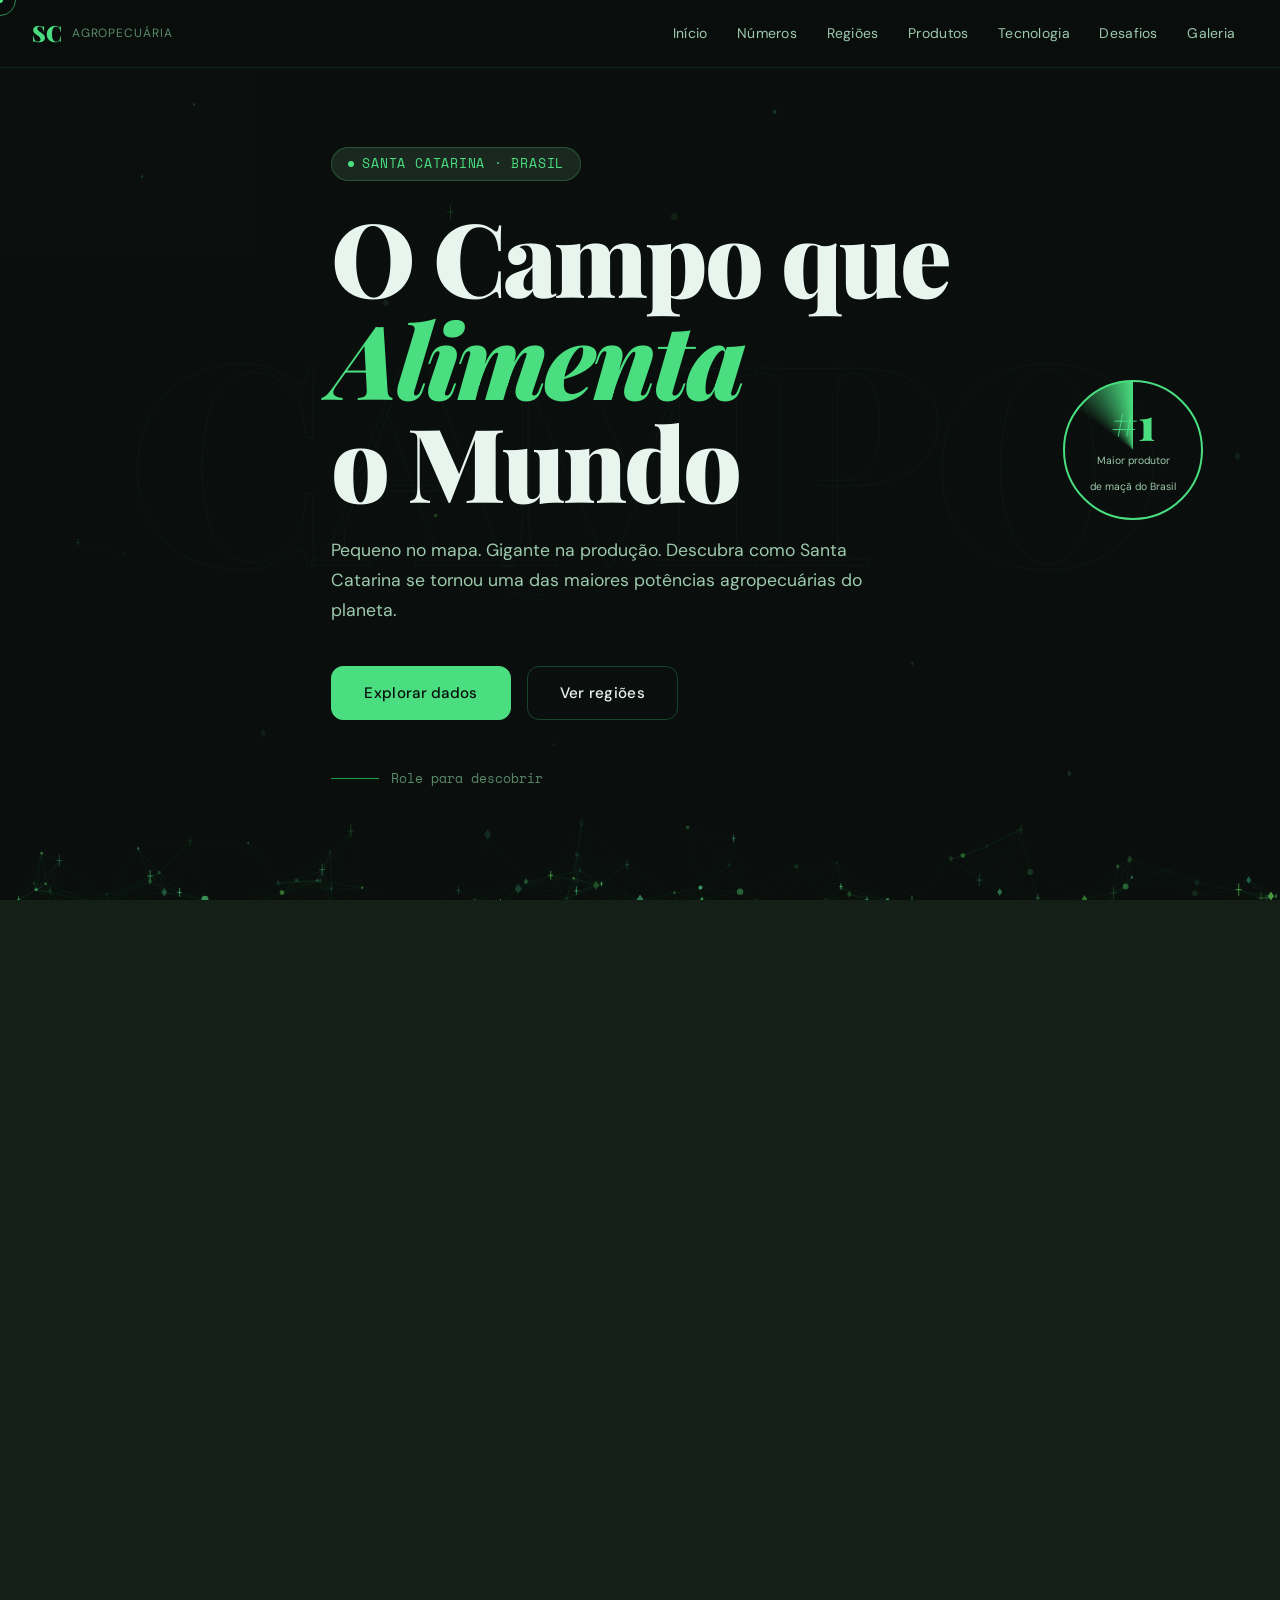
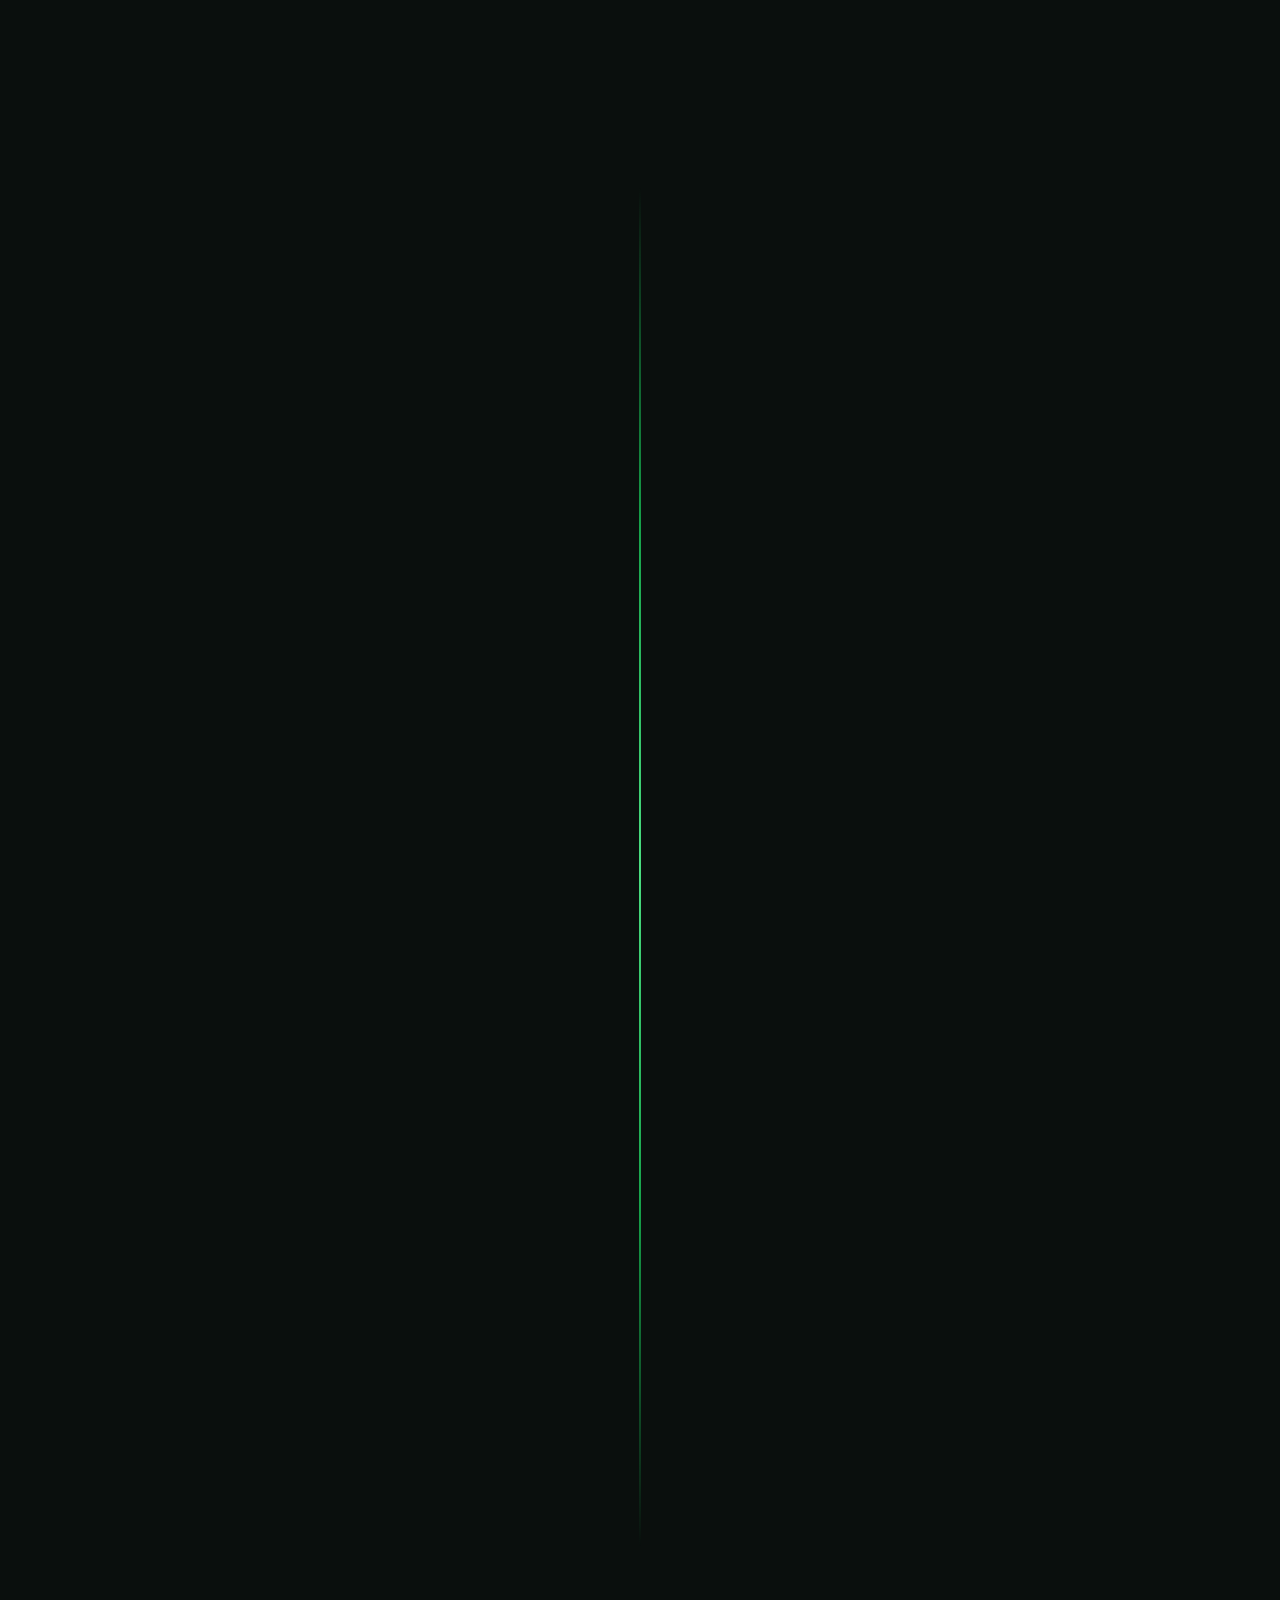
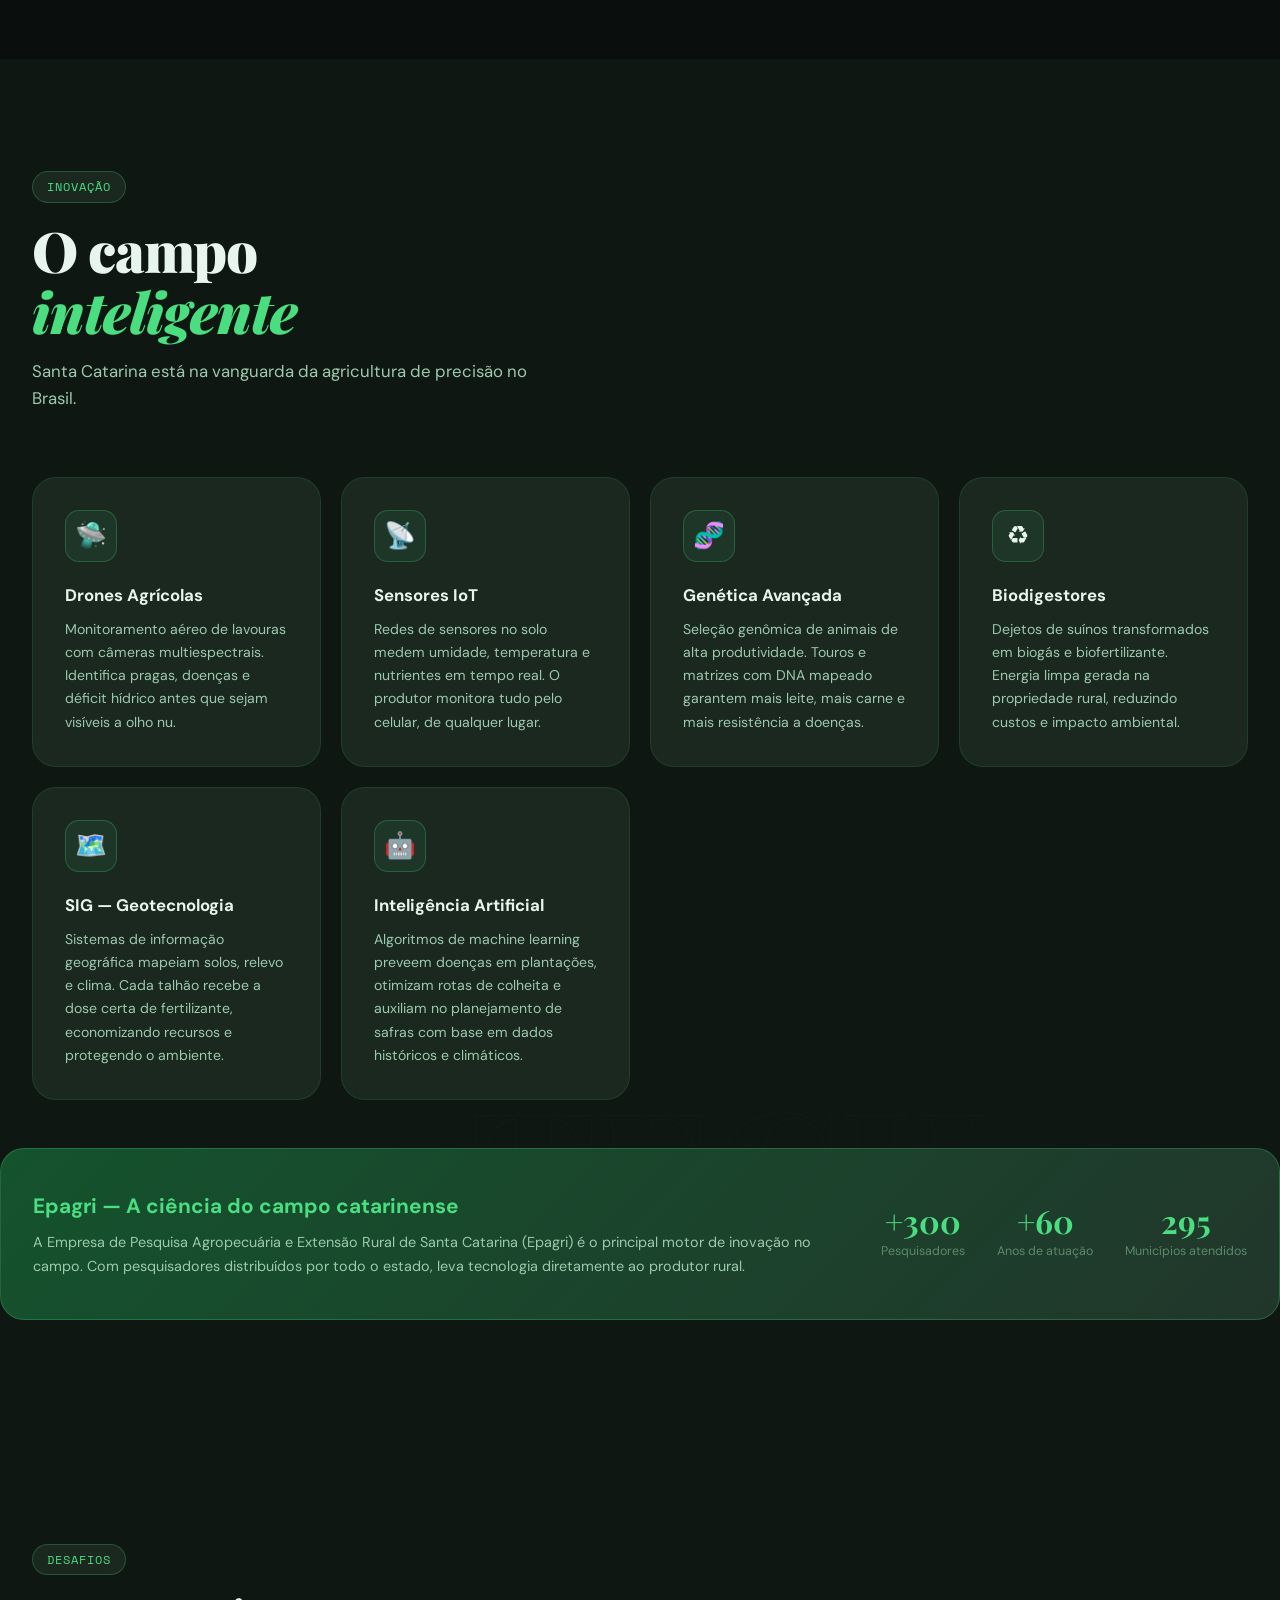
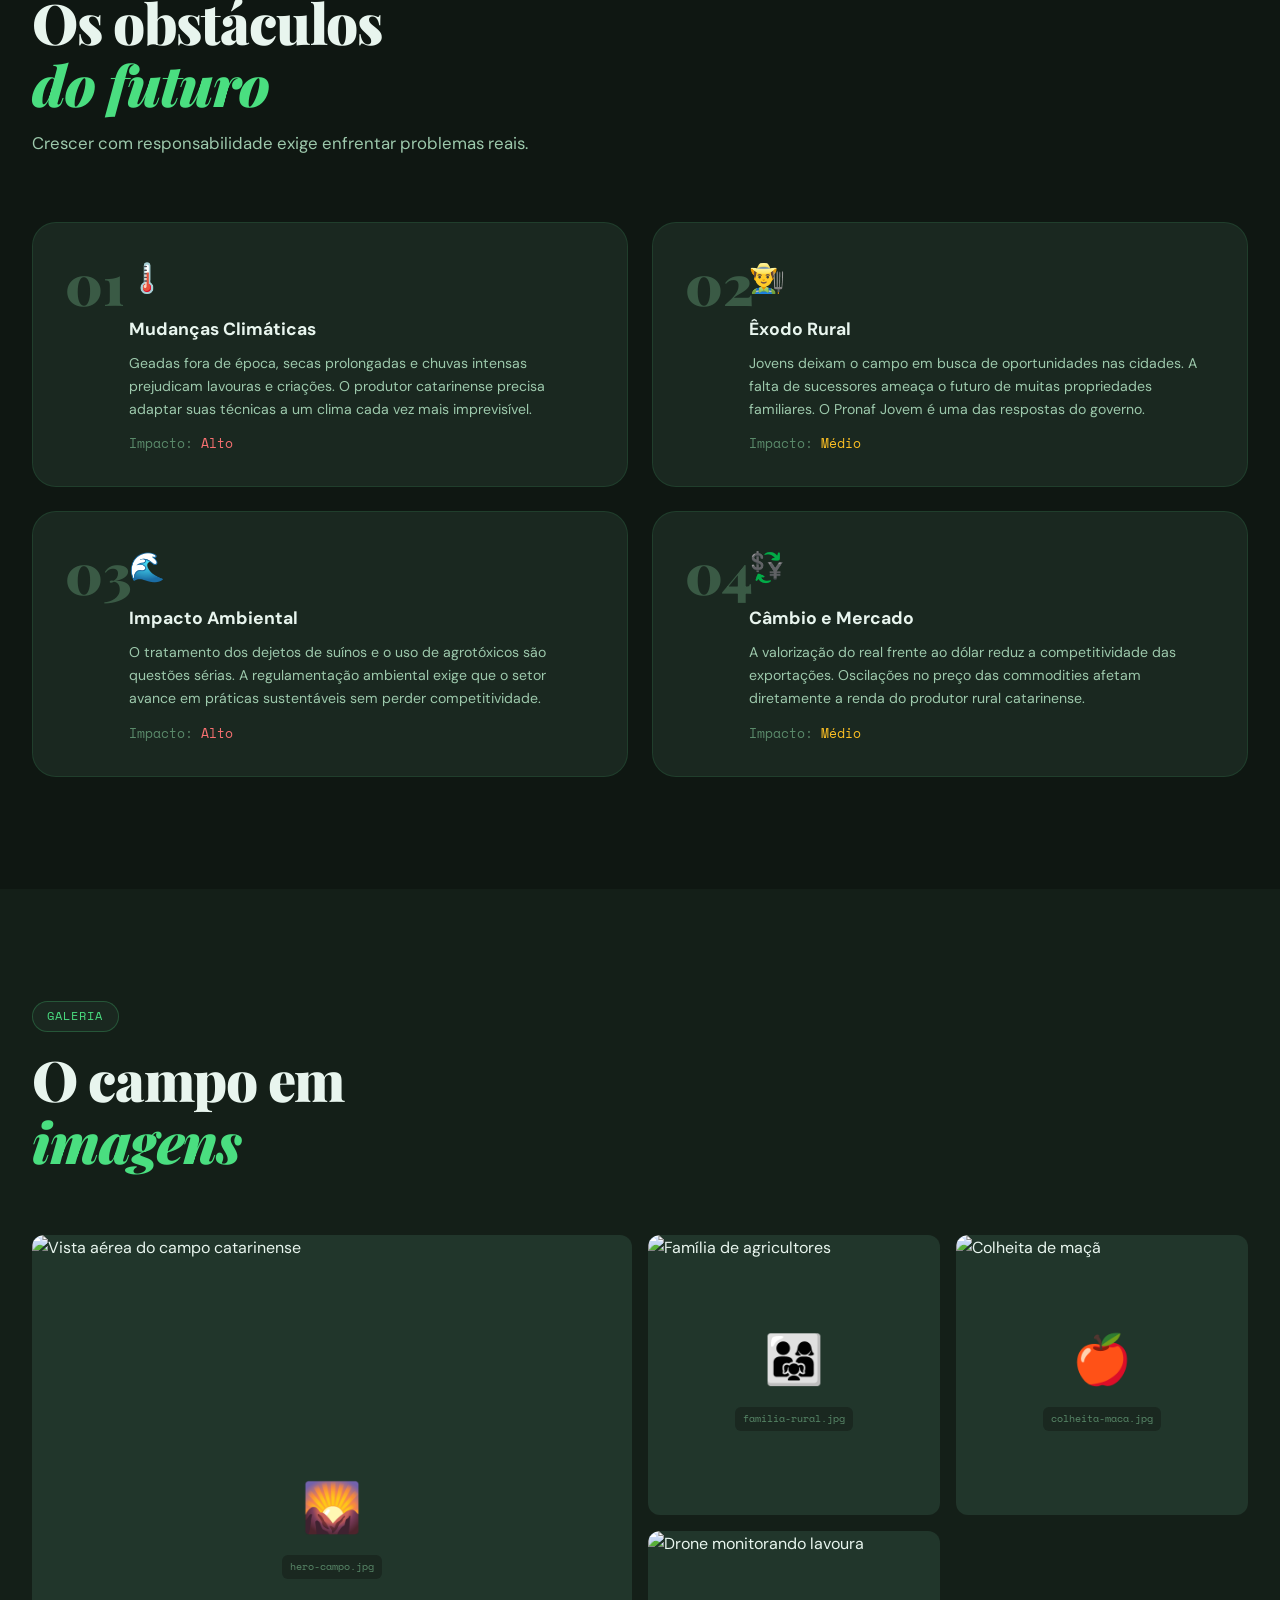
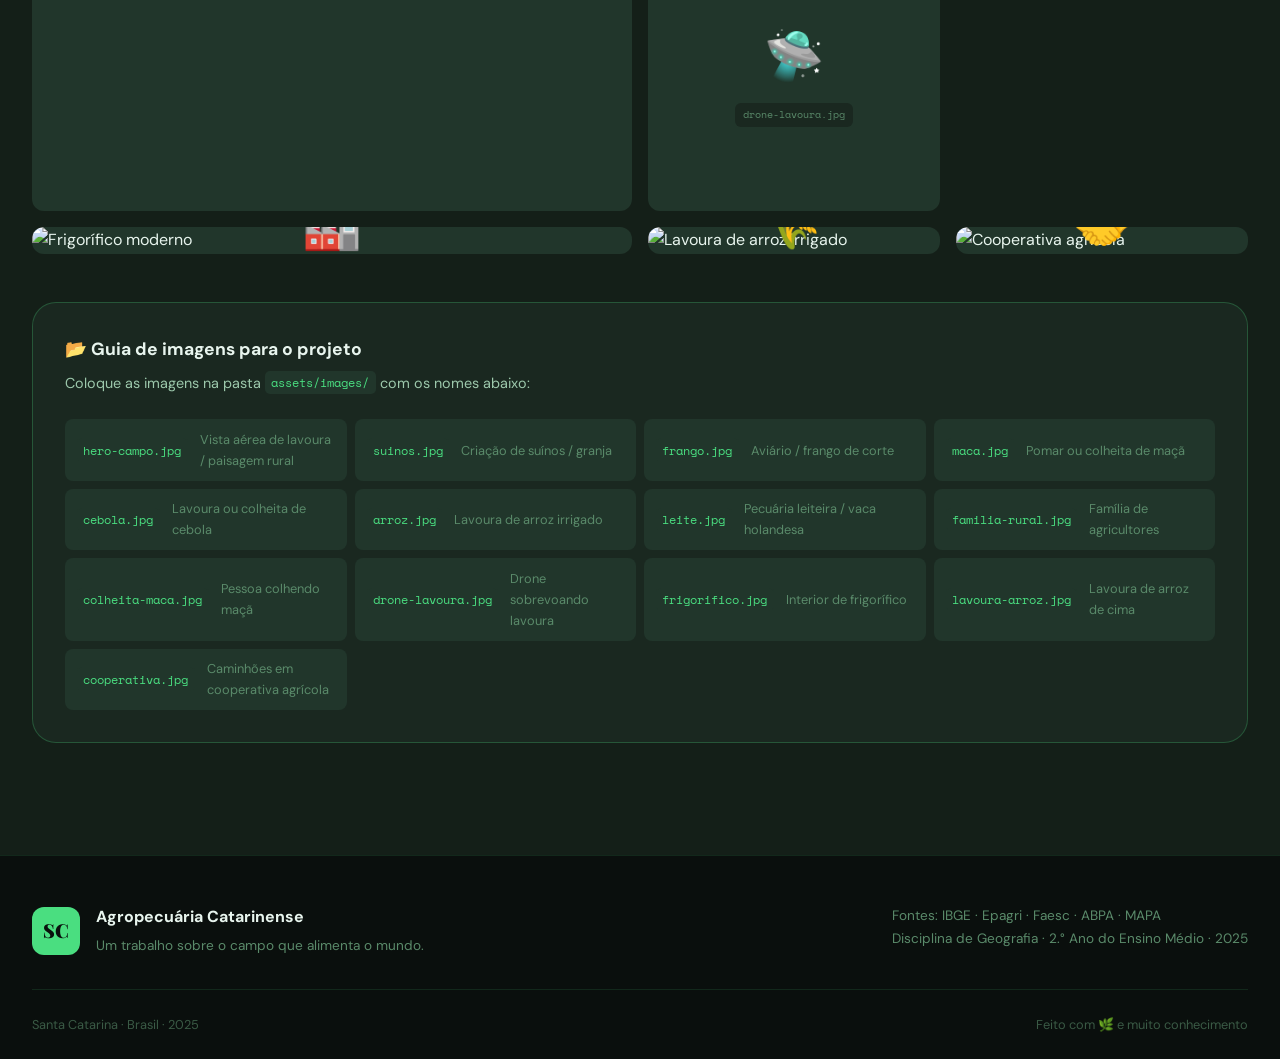
==== index.html @ 9f146b2c "Rename agropecuaria-preview.html to index.html" ====
<!DOCTYPE html>
<html lang="pt-BR">
<head>
  <meta charset="UTF-8" />
  <meta name="viewport" content="width=device-width, initial-scale=1.0" />
  <title>Agropecuária Catarinense — O Campo que Alimenta o Mundo</title>
  <style>
/* ═══════════════════════════════════════════════════════════════════
   AGROPECUÁRIA CATARINENSE — CSS
   Dark editorial × natural × data sci-fi
═══════════════════════════════════════════════════════════════════ */

/* ── TOKENS ──────────────────────────────────────────────────────── */
:root {
  --bg:          #0a0f0d;
  --bg2:         #0f1712;
  --bg3:         #141f18;
  --surface:     #1a2820;
  --surface2:    #21362b;

  --green:       #4ade80;
  --green-mid:   #22c55e;
  --green-dark:  #16a34a;
  --green-deep:  #14532d;
  --green-glow:  rgba(74,222,128,.18);

  --amber:       #fbbf24;
  --amber-dark:  #d97706;
  --red:         #f87171;

  --text:        #e8f5ee;
  --text2:       #9dc9ac;
  --text3:       #5a8a6a;
  --muted:       #3a5a45;

  --border:      rgba(74,222,128,.12);
  --border2:     rgba(74,222,128,.25);

  /* regions */
  --region-oeste:    #2d6a4f;
  --region-meio:     #40916c;
  --region-planalto: #52b788;
  --region-vale:     #74c69d;
  --region-litoral-n:#95d5b2;
  --region-sul:      #1b4332;
  --region-floripa:  #b7e4c7;

  --font-display: 'Playfair Display', Georgia, serif;
  --font-body:    'DM Sans', system-ui, sans-serif;
  --font-mono:    'Space Mono', monospace;

  --radius:  12px;
  --radius2: 24px;
  --shadow:  0 4px 32px rgba(0,0,0,.4);
  --glow:    0 0 40px rgba(74,222,128,.15);

  --nav-h: 68px;
}

/* ── RESET ───────────────────────────────────────────────────────── */
*, *::before, *::after { box-sizing: border-box; margin: 0; padding: 0; }
html { scroll-behavior: smooth; scroll-padding-top: calc(var(--nav-h) + 16px); }
body {
  background: var(--bg);
  color: var(--text);
  font-family: var(--font-body);
  font-size: 16px;
  line-height: 1.65;
  overflow-x: hidden;
  cursor: none;
}
img { display: block; max-width: 100%; }
a { color: inherit; text-decoration: none; }
em { font-style: italic; color: var(--green); }

/* ── SCROLLBAR ───────────────────────────────────────────────────── */
::-webkit-scrollbar { width: 4px; }
::-webkit-scrollbar-track { background: var(--bg); }
::-webkit-scrollbar-thumb { background: var(--green-dark); border-radius: 99px; }

/* ── SELECTION ───────────────────────────────────────────────────── */
::selection { background: var(--green-glow); color: var(--green); }

/* ═══════════════════════════════════════════════════════════════════
   CURSOR
═══════════════════════════════════════════════════════════════════ */
.cursor-dot {
  position: fixed; top: 0; left: 0; z-index: 9999;
  width: 6px; height: 6px;
  background: var(--green);
  border-radius: 50%;
  pointer-events: none;
  transform: translate(-50%, -50%);
  transition: transform .1s;
  mix-blend-mode: screen;
}
.cursor-ring {
  position: fixed; top: 0; left: 0; z-index: 9998;
  width: 32px; height: 32px;
  border: 1.5px solid var(--green);
  border-radius: 50%;
  pointer-events: none;
  transform: translate(-50%, -50%);
  transition: width .2s, height .2s, transform .08s, border-color .2s, opacity .2s;
  opacity: .6;
}
body:has(a:hover) .cursor-ring,
body:has(button:hover) .cursor-ring {
  width: 48px; height: 48px; opacity: 1; border-color: var(--amber);
}
@media (pointer: coarse) {
  .cursor-dot, .cursor-ring { display: none; }
  body { cursor: auto; }
}

/* ═══════════════════════════════════════════════════════════════════
   LOADER
═══════════════════════════════════════════════════════════════════ */
#loader {
  position: fixed; inset: 0; z-index: 8000;
  background: var(--bg);
  display: flex; align-items: center; justify-content: center;
  transition: opacity .5s, visibility .5s;
}
#loader.hidden { opacity: 0; visibility: hidden; }
.loader-inner { text-align: center; }
.loader-logo {
  font-family: var(--font-display);
  font-size: 4rem;
  font-weight: 900;
  color: var(--green);
  margin-bottom: 2rem;
  animation: pulse-glow 1.5s ease-in-out infinite;
}
.loader-bar {
  width: 200px; height: 2px;
  background: var(--surface2);
  border-radius: 99px;
  overflow: hidden;
  margin: 0 auto 1rem;
}
.loader-fill {
  height: 100%;
  background: linear-gradient(90deg, var(--green-dark), var(--green));
  border-radius: 99px;
  animation: load-fill 1.8s ease-out forwards;
}
@keyframes load-fill { from { width: 0 } to { width: 100% } }
.loader-text {
  color: var(--text3);
  font-size: .875rem;
  font-family: var(--font-mono);
  animation: blink .8s ease-in-out infinite;
}
@keyframes blink { 0%,100%{opacity:1} 50%{opacity:.4} }
@keyframes pulse-glow { 0%,100%{text-shadow:0 0 20px rgba(74,222,128,.3)} 50%{text-shadow:0 0 60px rgba(74,222,128,.8)} }

/* ═══════════════════════════════════════════════════════════════════
   NAV
═══════════════════════════════════════════════════════════════════ */
#navbar {
  position: fixed; top: 0; left: 0; right: 0; z-index: 500;
  height: var(--nav-h);
  background: rgba(10,15,13,.85);
  backdrop-filter: blur(20px) saturate(1.4);
  border-bottom: 1px solid var(--border);
  transition: background .3s, box-shadow .3s;
}
#navbar.scrolled {
  background: rgba(10,15,13,.97);
  box-shadow: 0 4px 32px rgba(0,0,0,.5);
}
.nav-inner {
  max-width: 1400px; margin: 0 auto;
  padding: 0 2rem;
  height: 100%;
  display: flex; align-items: center; gap: 2rem;
}
.nav-brand {
  display: flex; align-items: center; gap: .6rem;
  flex-shrink: 0;
}
.brand-sc {
  font-family: var(--font-display);
  font-size: 1.4rem;
  font-weight: 900;
  color: var(--green);
  line-height: 1;
}
.brand-label {
  font-size: .75rem;
  color: var(--text3);
  letter-spacing: .08em;
  text-transform: uppercase;
}
.nav-links {
  display: flex; gap: .25rem;
  list-style: none;
  margin-left: auto;
}
.nav-link {
  display: block;
  padding: .4rem .8rem;
  font-size: .875rem;
  color: var(--text2);
  border-radius: 8px;
  transition: color .2s, background .2s;
  letter-spacing: .02em;
}
.nav-link:hover { color: var(--green); background: var(--green-glow); }
.nav-menu-btn {
  display: none;
  flex-direction: column; gap: 5px;
  background: none; border: none;
  cursor: pointer; padding: 8px; margin-left: auto;
}
.nav-menu-btn span {
  display: block; width: 24px; height: 2px;
  background: var(--text); border-radius: 99px;
  transition: transform .3s, opacity .3s;
}
.nav-menu-btn.open span:nth-child(1) { transform: translateY(7px) rotate(45deg); }
.nav-menu-btn.open span:nth-child(2) { opacity: 0; }
.nav-menu-btn.open span:nth-child(3) { transform: translateY(-7px) rotate(-45deg); }
.nav-mobile {
  display: none;
  flex-direction: column;
  padding: 1rem 2rem;
  gap: .25rem;
  background: var(--bg2);
  border-top: 1px solid var(--border);
}
.nav-mobile.open { display: flex; }
.nav-mobile a {
  padding: .7rem 1rem;
  color: var(--text2);
  border-radius: 8px;
  font-size: .95rem;
  transition: background .2s, color .2s;
}
.nav-mobile a:hover { background: var(--surface); color: var(--green); }

/* ═══════════════════════════════════════════════════════════════════
   HERO
═══════════════════════════════════════════════════════════════════ */
#hero {
  position: relative;
  min-height: 100vh;
  display: flex; align-items: center;
  overflow: hidden;
  padding: var(--nav-h) 2rem 4rem;
}
#particleCanvas {
  position: absolute; inset: 0;
  width: 100%; height: 100%;
  pointer-events: none;
}
.hero-bg-text {
  position: absolute;
  top: 50%; left: 50%;
  transform: translate(-50%, -50%);
  font-family: var(--font-display);
  font-size: clamp(120px, 22vw, 280px);
  font-weight: 900;
  color: transparent;
  -webkit-text-stroke: 1px rgba(74,222,128,.04);
  user-select: none;
  pointer-events: none;
  white-space: nowrap;
  letter-spacing: -.04em;
}
.hero-content {
  position: relative; z-index: 2;
  max-width: 1400px; margin: 0 auto;
  padding: 4rem 0 2rem;
}
.hero-tag {
  display: inline-flex; align-items: center; gap: .5rem;
  padding: .35rem 1rem;
  background: var(--surface);
  border: 1px solid var(--border2);
  border-radius: 99px;
  font-size: .8rem;
  color: var(--green);
  font-family: var(--font-mono);
  letter-spacing: .06em;
  text-transform: uppercase;
  margin-bottom: 1.5rem;
}
.tag-dot {
  width: 6px; height: 6px;
  border-radius: 50%;
  background: var(--green);
  animation: blink 1.2s ease-in-out infinite;
}
.hero-title {
  font-family: var(--font-display);
  font-size: clamp(3rem, 8vw, 7.5rem);
  font-weight: 900;
  line-height: 1.0;
  letter-spacing: -.03em;
  color: var(--text);
  margin-bottom: 1.5rem;
}
.hero-title em { color: var(--green); font-style: italic; }
.hero-sub {
  max-width: 560px;
  color: var(--text2);
  font-size: 1.1rem;
  line-height: 1.7;
  margin-bottom: 2.5rem;
}
.hero-ctas { display: flex; gap: 1rem; flex-wrap: wrap; margin-bottom: 3rem; }
.btn {
  display: inline-flex; align-items: center; gap: .5rem;
  padding: .85rem 2rem;
  border-radius: var(--radius);
  font-size: .95rem;
  font-weight: 500;
  letter-spacing: .02em;
  transition: all .25s;
  border: 1px solid transparent;
  cursor: pointer;
}
.btn-primary {
  background: var(--green);
  color: var(--bg);
  border-color: var(--green);
}
.btn-primary:hover { background: var(--green-mid); box-shadow: 0 0 30px rgba(74,222,128,.35); transform: translateY(-2px); }
.btn-ghost {
  background: transparent;
  color: var(--text);
  border-color: var(--border2);
}
.btn-ghost:hover { border-color: var(--green); color: var(--green); transform: translateY(-2px); }
.hero-scroll-hint {
  display: flex; align-items: center; gap: .75rem;
  color: var(--text3);
  font-size: .8rem;
  font-family: var(--font-mono);
}
.scroll-line {
  width: 48px; height: 1px;
  background: var(--green-dark);
  position: relative; overflow: hidden;
}
.scroll-line::after {
  content: '';
  position: absolute; top: 0; left: -100%;
  width: 100%; height: 100%;
  background: var(--green);
  animation: slide-right 2s ease-in-out infinite;
}
@keyframes slide-right { to { left: 100%; } }

.hero-badge {
  position: absolute;
  right: clamp(2rem, 6vw, 8rem);
  top: 50%;
  transform: translateY(-50%);
  display: flex; flex-direction: column; align-items: center; justify-content: center;
  width: 140px; height: 140px;
  z-index: 2;
}
.badge-ring {
  position: absolute; inset: 0;
  border: 2px solid var(--green);
  border-radius: 50%;
  animation: spin 12s linear infinite;
  background: conic-gradient(from 0deg, transparent 85%, var(--green) 100%);
}
.badge-text {
  text-align: center;
  z-index: 1;
}
.badge-text span {
  display: block;
  font-family: var(--font-display);
  font-size: 2.8rem;
  font-weight: 900;
  color: var(--green);
  line-height: 1;
}
.badge-text small {
  font-size: .65rem;
  color: var(--text2);
  line-height: 1.3;
}
@keyframes spin { to { transform: rotate(360deg); } }

/* ═══════════════════════════════════════════════════════════════════
   SECTIONS COMMON
═══════════════════════════════════════════════════════════════════ */
section {
  padding: 7rem 2rem;
  max-width: 1400px;
  margin: 0 auto;
  position: relative;
}
#tech, #challenges {
  max-width: 100%;
  padding-left: 0; padding-right: 0;
}
#tech > *, #challenges > * { max-width: 1400px; margin-left: auto; margin-right: auto; padding-left: 2rem; padding-right: 2rem; }
#tech > .tech-grid, #challenges > .challenges-layout { padding-left: 2rem; padding-right: 2rem; }
#tech, #challenges { background: var(--bg2); }
#numbers, #gallery { background: var(--bg3); max-width: 100%; padding-left: 2rem; padding-right: 2rem; }
#numbers > *, #gallery > * { max-width: 1400px; margin-left: auto; margin-right: auto; }

.section-tag {
  display: inline-block;
  padding: .3rem .9rem;
  background: var(--surface);
  border: 1px solid var(--border2);
  border-radius: 99px;
  font-size: .75rem;
  color: var(--green);
  font-family: var(--font-mono);
  letter-spacing: .08em;
  text-transform: uppercase;
  margin-bottom: 1rem;
}
.section-header { margin-bottom: 4rem; }
.section-title {
  font-family: var(--font-display);
  font-size: clamp(2rem, 5vw, 3.5rem);
  font-weight: 900;
  line-height: 1.1;
  letter-spacing: -.02em;
  margin-bottom: 1rem;
}
.section-sub {
  max-width: 520px;
  color: var(--text2);
  font-size: 1.05rem;
}

/* ═══════════════════════════════════════════════════════════════════
   REVEAL ANIMATIONS
═══════════════════════════════════════════════════════════════════ */
.reveal-up, .reveal-left, .reveal-right {
  opacity: 0;
  transition: opacity .7s ease, transform .7s ease;
}
.reveal-up    { transform: translateY(40px); }
.reveal-left  { transform: translateX(-50px); }
.reveal-right { transform: translateX(50px); }

.reveal-up.visible,
.reveal-left.visible,
.reveal-right.visible {
  opacity: 1;
  transform: translate(0);
}

/* ═══════════════════════════════════════════════════════════════════
   NUMBERS / STATS
═══════════════════════════════════════════════════════════════════ */
.stats-grid {
  display: grid;
  grid-template-columns: repeat(auto-fit, minmax(280px, 1fr));
  gap: 1.25rem;
  max-width: 1400px; margin: 0 auto;
}
.stat-card {
  background: var(--surface);
  border: 1px solid var(--border);
  border-radius: var(--radius2);
  padding: 2rem;
  position: relative;
  overflow: hidden;
  transition: transform .3s, box-shadow .3s, border-color .3s;
}
.stat-card::before {
  content: '';
  position: absolute; inset: 0;
  background: radial-gradient(ellipse at top left, var(--green-glow), transparent 60%);
  opacity: 0;
  transition: opacity .3s;
}
.stat-card:hover { transform: translateY(-6px); box-shadow: var(--glow); border-color: var(--border2); }
.stat-card:hover::before { opacity: 1; }
.stat-icon { font-size: 2.5rem; margin-bottom: 1rem; }
.stat-number {
  font-family: var(--font-display);
  font-size: 3.2rem;
  font-weight: 900;
  color: var(--green);
  line-height: 1;
  margin-bottom: .5rem;
  letter-spacing: -.02em;
}
.stat-label { color: var(--text2); font-size: .9rem; line-height: 1.4; margin-bottom: .75rem; }
.stat-rank {
  display: inline-block;
  padding: .2rem .7rem;
  background: rgba(74,222,128,.1);
  border: 1px solid var(--border2);
  border-radius: 99px;
  font-size: .7rem;
  color: var(--green);
  font-family: var(--font-mono);
  text-transform: uppercase;
  letter-spacing: .06em;
}

/* ═══════════════════════════════════════════════════════════════════
   REGIONS / MAP
═══════════════════════════════════════════════════════════════════ */
.regions-layout {
  display: grid;
  grid-template-columns: 1fr 1fr;
  gap: 3rem;
  align-items: start;
}
.map-wrapper { position: sticky; top: calc(var(--nav-h) + 2rem); }
.map-container {
  background: var(--surface);
  border: 1px solid var(--border);
  border-radius: var(--radius2);
  padding: 2rem;
  box-shadow: var(--shadow);
}
.sc-map { width: 100%; }
.map-region {
  cursor: pointer;
  transition: opacity .2s, filter .2s;
  filter: brightness(.9);
}
.map-region:hover, .map-region.active {
  opacity: 1; filter: brightness(1.3) drop-shadow(0 0 12px currentColor);
}
.map-label {
  font-family: var(--font-mono);
  font-size: 9px;
  fill: rgba(255,255,255,.7);
  pointer-events: none;
  text-anchor: middle;
  dominant-baseline: middle;
}
.city-dot { fill: var(--amber); filter: drop-shadow(0 0 4px var(--amber)); animation: city-pulse 2s ease-in-out infinite; }
@keyframes city-pulse { 0%,100%{opacity:1;r:4px} 50%{opacity:.6;r:5px} }

.region-info-panel {
  min-height: 300px;
  display: flex; flex-direction: column; justify-content: center;
}
.region-placeholder {
  text-align: center; padding: 3rem;
  color: var(--text3);
  border: 1px dashed var(--muted);
  border-radius: var(--radius2);
}
.placeholder-icon { font-size: 3rem; margin-bottom: 1rem; opacity: .5; }
.region-detail {
  background: var(--surface);
  border: 1px solid var(--border2);
  border-radius: var(--radius2);
  padding: 2rem;
  animation: fade-in .4s ease;
}
@keyframes fade-in { from{opacity:0;transform:translateY(10px)} to{opacity:1;transform:none} }
.rd-tag {
  font-size: .7rem; font-family: var(--font-mono);
  color: var(--green); text-transform: uppercase;
  letter-spacing: .1em; margin-bottom: .5rem;
}
.rd-title {
  font-family: var(--font-display);
  font-size: 1.8rem; font-weight: 700;
  margin-bottom: .75rem;
}
.rd-desc { color: var(--text2); line-height: 1.7; margin-bottom: 1.25rem; }
.rd-products { display: flex; flex-wrap: wrap; gap: .5rem; margin-bottom: 1.25rem; }
.rd-products span {
  padding: .3rem .75rem;
  background: var(--surface2);
  border: 1px solid var(--border);
  border-radius: 99px;
  font-size: .8rem; color: var(--text2);
}
.rd-highlight {
  padding: 1rem 1.25rem;
  background: rgba(74,222,128,.07);
  border-left: 3px solid var(--green);
  border-radius: 0 8px 8px 0;
  font-size: .9rem; color: var(--text2); font-style: italic;
}

/* ═══════════════════════════════════════════════════════════════════
   PRODUCTS
═══════════════════════════════════════════════════════════════════ */
.products-grid {
  display: grid;
  grid-template-columns: repeat(auto-fit, minmax(320px, 1fr));
  gap: 1.5rem;
}
.product-card {
  background: var(--surface);
  border: 1px solid var(--border);
  border-radius: var(--radius2);
  overflow: hidden;
  position: relative;
  transition: transform .3s, box-shadow .3s;
}
.product-card:hover { transform: translateY(-8px) rotateX(2deg); box-shadow: 0 20px 60px rgba(0,0,0,.5), var(--glow); }
.pc-image {
  height: 200px;
  background: var(--surface2);
  overflow: hidden;
  display: flex; align-items: center; justify-content: center;
  position: relative;
}
.pc-image img {
  width: 100%; height: 100%;
  object-fit: cover;
  transition: transform .5s;
}
.product-card:hover .pc-image img { transform: scale(1.08); }
.pc-img-fallback {
  font-size: 4rem;
  position: absolute;
  opacity: .4;
}
.pc-image.img-placeholder { background: var(--surface2); }
.pc-image.img-placeholder .pc-img-fallback { opacity: 1; }
.pc-rank {
  position: absolute;
  top: 1rem; right: 1rem;
  padding: .25rem .7rem;
  background: var(--green);
  color: var(--bg);
  border-radius: 99px;
  font-size: .7rem;
  font-weight: 700;
  font-family: var(--font-mono);
  letter-spacing: .04em;
}
.pc-content { padding: 1.5rem; }
.pc-title {
  font-family: var(--font-display);
  font-size: 1.5rem; font-weight: 700;
  margin-bottom: .75rem;
}
.pc-desc { color: var(--text2); font-size: .9rem; line-height: 1.65; margin-bottom: 1rem; }
.pc-tags { display: flex; flex-wrap: wrap; gap: .35rem; margin-bottom: 1rem; }
.pc-tags span {
  padding: .2rem .6rem;
  background: var(--surface2);
  border: 1px solid var(--border);
  border-radius: 99px;
  font-size: .72rem; color: var(--text3);
}
.pc-bar {
  height: 6px; background: var(--surface2);
  border-radius: 99px; overflow: hidden; position: relative;
}
.pc-bar-fill {
  height: 100%;
  width: 0;
  border-radius: 99px;
  background: linear-gradient(90deg, var(--green-dark), var(--green));
  transition: width 1.4s cubic-bezier(.25,.46,.45,.94);
  position: relative;
}
.pc-bar-fill span {
  position: absolute;
  bottom: 12px; left: 0;
  font-size: .65rem;
  color: var(--text3);
  font-family: var(--font-mono);
  white-space: nowrap;
}

/* ═══════════════════════════════════════════════════════════════════
   TIMELINE
═══════════════════════════════════════════════════════════════════ */
#timeline { overflow: hidden; }
.timeline-track {
  position: relative;
  padding: 2rem 0;
}
.timeline-line {
  position: absolute;
  left: 50%; top: 0; bottom: 0;
  width: 2px;
  background: linear-gradient(to bottom, transparent, var(--green-dark), var(--green), var(--green-dark), transparent);
  transform: translateX(-50%);
}
.tl-item {
  display: flex;
  width: 50%;
  margin-bottom: 3rem;
  position: relative;
}
.tl-left {
  left: 0;
  padding-right: 3rem;
  justify-content: flex-end;
}
.tl-right {
  left: 50%;
  padding-left: 3rem;
  justify-content: flex-start;
}
.tl-dot {
  position: absolute;
  top: 1.5rem;
  width: 14px; height: 14px;
  border-radius: 50%;
  background: var(--green);
  border: 3px solid var(--bg);
  box-shadow: 0 0 12px var(--green);
}
.tl-left .tl-dot  { right: -7px; }
.tl-right .tl-dot { left: -7px; }
.tl-card {
  background: var(--surface);
  border: 1px solid var(--border);
  border-radius: var(--radius2);
  padding: 1.5rem;
  max-width: 400px;
  transition: border-color .3s, box-shadow .3s;
}
.tl-card:hover { border-color: var(--border2); box-shadow: var(--glow); }
.tl-year {
  font-family: var(--font-mono);
  font-size: .8rem;
  color: var(--green);
  letter-spacing: .06em;
  margin-bottom: .5rem;
}
.tl-card h4 { font-size: 1.1rem; margin-bottom: .5rem; }
.tl-card p { color: var(--text2); font-size: .9rem; line-height: 1.65; }

/* ═══════════════════════════════════════════════════════════════════
   TECH
═══════════════════════════════════════════════════════════════════ */
#tech { position: relative; overflow: hidden; padding-top: 7rem; padding-bottom: 7rem; }
.tech-bg-text {
  position: absolute;
  bottom: -2rem; right: -2rem;
  font-family: var(--font-display);
  font-size: clamp(80px, 14vw, 200px);
  font-weight: 900;
  color: transparent;
  -webkit-text-stroke: 1px rgba(74,222,128,.03);
  pointer-events: none;
  user-select: none;
}
.tech-grid {
  display: grid;
  grid-template-columns: repeat(auto-fit, minmax(260px, 1fr));
  gap: 1.25rem;
  margin-bottom: 3rem;
}
.tech-card {
  background: var(--surface);
  border: 1px solid var(--border);
  border-radius: var(--radius2);
  padding: 2rem;
  transition: transform .3s, box-shadow .3s, border-color .3s;
  position: relative; overflow: hidden;
}
.tech-card::after {
  content: '';
  position: absolute; bottom: 0; left: 0;
  width: 0; height: 2px;
  background: linear-gradient(90deg, var(--green-dark), var(--green));
  transition: width .4s;
}
.tech-card:hover { transform: translateY(-6px); box-shadow: var(--glow); border-color: var(--border2); }
.tech-card:hover::after { width: 100%; }
.tech-icon-wrap {
  width: 52px; height: 52px;
  background: rgba(74,222,128,.08);
  border: 1px solid var(--border2);
  border-radius: 14px;
  display: flex; align-items: center; justify-content: center;
  margin-bottom: 1.25rem;
}
.tech-icon { font-size: 1.6rem; }
.tech-card h4 { font-size: 1.05rem; margin-bottom: .5rem; }
.tech-card p { color: var(--text2); font-size: .88rem; line-height: 1.65; }
.epagri-banner {
  background: linear-gradient(135deg, var(--green-deep), var(--surface2));
  border: 1px solid var(--border2);
  border-radius: var(--radius2);
  padding: 2.5rem;
  display: flex; gap: 3rem; align-items: center;
  flex-wrap: wrap;
}
.epagri-text { flex: 1; min-width: 200px; }
.epagri-text h4 { font-size: 1.3rem; margin-bottom: .5rem; color: var(--green); }
.epagri-text p { color: var(--text2); font-size: .9rem; line-height: 1.65; }
.epagri-numbers { display: flex; gap: 2rem; flex-shrink: 0; }
.epagri-num { text-align: center; }
.epagri-num strong { display: block; font-family: var(--font-display); font-size: 2rem; color: var(--green); line-height: 1; }
.epagri-num span { font-size: .78rem; color: var(--text3); }

/* ═══════════════════════════════════════════════════════════════════
   CHALLENGES
═══════════════════════════════════════════════════════════════════ */
#challenges { padding-top: 7rem; padding-bottom: 7rem; }
.challenges-layout { display: grid; grid-template-columns: 1fr 1fr; gap: 1.5rem; }
.challenge-item {
  background: var(--surface);
  border: 1px solid var(--border);
  border-radius: var(--radius2);
  padding: 2rem;
  display: flex; gap: 1.5rem;
  transition: transform .3s, border-color .3s;
}
.challenge-item:hover { transform: translateY(-4px); border-color: var(--border2); }
.ch-number {
  font-family: var(--font-display);
  font-size: 3.5rem;
  font-weight: 900;
  color: var(--muted);
  line-height: 1;
  flex-shrink: 0;
  width: 2.5rem;
}
.ch-icon { font-size: 1.8rem; margin-bottom: .75rem; }
.ch-content h4 { font-size: 1.1rem; margin-bottom: .5rem; }
.ch-content p { color: var(--text2); font-size: .88rem; line-height: 1.65; margin-bottom: .75rem; }
.ch-impact { font-size: .8rem; font-family: var(--font-mono); color: var(--text3); }
.impact-alto { color: var(--red); }
.impact-medio { color: var(--amber); }

/* ═══════════════════════════════════════════════════════════════════
   GALLERY
═══════════════════════════════════════════════════════════════════ */
#gallery { padding-top: 7rem; padding-bottom: 7rem; }
.gallery-grid {
  display: grid;
  grid-template-columns: repeat(4, 1fr);
  grid-template-rows: 280px 280px;
  gap: 1rem;
  margin-bottom: 3rem;
}
.gi-large { grid-column: span 2; grid-row: span 2; }
.gi-wide  { grid-column: span 2; }
.gallery-item {
  position: relative;
  border-radius: var(--radius);
  overflow: hidden;
  background: var(--surface2);
  display: flex; align-items: center; justify-content: center;
  cursor: pointer;
}
.gallery-item img {
  width: 100%; height: 100%;
  object-fit: cover;
  transition: transform .5s;
}
.gallery-item:hover img { transform: scale(1.08); }
.gi-overlay {
  position: absolute; inset: 0;
  background: linear-gradient(to top, rgba(10,15,13,.9), transparent);
  display: flex; align-items: flex-end;
  padding: 1.25rem;
  opacity: 0;
  transition: opacity .3s;
}
.gallery-item:hover .gi-overlay { opacity: 1; }
.gi-overlay p { color: var(--text); font-size: .85rem; }
.gi-no-img { background: var(--surface2) !important; }
.gi-no-img .gi-no-img-content {
  display: flex !important;
}
.gi-no-img-content {
  display: none;
  flex-direction: column; align-items: center; gap: .5rem;
  font-size: 3rem;
  position: absolute;
  color: var(--text3);
}
.gi-no-img-content span {
  font-family: var(--font-mono);
  font-size: .65rem;
  color: var(--text3);
  background: var(--surface);
  padding: .2rem .5rem;
  border-radius: 6px;
}

.img-guide {
  background: var(--surface);
  border: 1px solid var(--border2);
  border-radius: var(--radius2);
  padding: 2rem;
}
.img-guide h4 { font-size: 1.1rem; margin-bottom: .5rem; }
.img-guide > p { color: var(--text2); font-size: .9rem; margin-bottom: 1.5rem; }
code {
  font-family: var(--font-mono);
  font-size: .85em;
  background: var(--surface2);
  padding: .15rem .4rem;
  border-radius: 5px;
  color: var(--green);
}
.img-guide-grid {
  display: grid;
  grid-template-columns: repeat(auto-fill, minmax(280px, 1fr));
  gap: .5rem;
}
.ig-item {
  display: flex; align-items: center; gap: .75rem;
  padding: .6rem .75rem;
  background: var(--surface2);
  border-radius: 8px;
  font-size: .85rem;
}
.ig-item code { flex-shrink: 0; }
.ig-item span { color: var(--text3); font-size: .8rem; }

/* ═══════════════════════════════════════════════════════════════════
   FOOTER
═══════════════════════════════════════════════════════════════════ */
footer {
  background: var(--bg);
  border-top: 1px solid var(--border);
  padding: 3rem 2rem 1.5rem;
}
.footer-inner {
  max-width: 1400px; margin: 0 auto;
  display: flex; gap: 2rem;
  justify-content: space-between;
  align-items: flex-start;
  flex-wrap: wrap;
  margin-bottom: 2rem;
}
.footer-brand { display: flex; gap: 1rem; align-items: center; }
.fb-logo {
  width: 48px; height: 48px;
  background: var(--green);
  color: var(--bg);
  border-radius: 12px;
  display: flex; align-items: center; justify-content: center;
  font-family: var(--font-display);
  font-size: 1.2rem;
  font-weight: 900;
  flex-shrink: 0;
}
.footer-brand strong { display: block; margin-bottom: .25rem; }
.footer-brand p { font-size: .85rem; color: var(--text3); }
.footer-info p { color: var(--text3); font-size: .85rem; line-height: 1.7; }
.footer-bottom {
  max-width: 1400px; margin: 0 auto;
  display: flex; justify-content: space-between;
  align-items: center;
  padding-top: 1.5rem;
  border-top: 1px solid var(--border);
  font-size: .8rem;
  color: var(--muted);
}

/* ═══════════════════════════════════════════════════════════════════
   RESPONSIVE
═══════════════════════════════════════════════════════════════════ */
@media (max-width: 1100px) {
  .regions-layout { grid-template-columns: 1fr; }
  .map-wrapper { position: static; }
  .timeline-line { left: 1.5rem; }
  .tl-item { width: 100%; left: 0 !important; padding-left: 3.5rem; padding-right: 0; justify-content: flex-start; }
  .tl-dot { left: -6px !important; right: auto !important; }
  .challenges-layout { grid-template-columns: 1fr; }
}
@media (max-width: 768px) {
  :root { --nav-h: 60px; }
  .nav-links { display: none; }
  .nav-menu-btn { display: flex; }
  .hero-badge { display: none; }
  .gallery-grid { grid-template-columns: 1fr 1fr; grid-template-rows: auto; }
  .gi-large, .gi-wide { grid-column: span 2; }
  .stats-grid { grid-template-columns: 1fr 1fr; }
  .products-grid { grid-template-columns: 1fr; }
  .epagri-numbers { gap: 1rem; }
  .footer-bottom { flex-direction: column; gap: .5rem; text-align: center; }
}
@media (max-width: 480px) {
  .stats-grid { grid-template-columns: 1fr; }
  .gallery-grid { grid-template-columns: 1fr; }
  .gi-large, .gi-wide { grid-column: span 1; }
  .challenge-item { flex-direction: column; }
  .ch-number { font-size: 2rem; }
  .epagri-banner { flex-direction: column; }
  .epagri-numbers { flex-wrap: wrap; justify-content: center; }
}

</style>
  <link rel="preconnect" href="https://fonts.googleapis.com" />
  <link rel="preconnect" href="https://fonts.gstatic.com" crossorigin />
  <link href="https://fonts.googleapis.com/css2?family=Playfair+Display:ital,wght@0,400;0,700;0,900;1,400;1,700&family=DM+Sans:wght@300;400;500;600&family=Space+Mono:wght@400;700&display=swap" rel="stylesheet" />
</head>
<body>

<!-- ══════════════════════════════════════════════════════ CURSOR PERSONALIZADO -->
<div class="cursor-dot"></div>
<div class="cursor-ring"></div>

<!-- ══════════════════════════════════════════════════════ LOADER -->
<div id="loader">
  <div class="loader-inner">
    <div class="loader-logo">SC</div>
    <div class="loader-bar"><div class="loader-fill"></div></div>
    <p class="loader-text">Carregando o campo catarinense...</p>
  </div>
</div>

<!-- ══════════════════════════════════════════════════════ NAV -->
<nav id="navbar">
  <div class="nav-inner">
    <div class="nav-brand">
      <span class="brand-sc">SC</span>
      <span class="brand-label">Agropecuária</span>
    </div>
    <ul class="nav-links">
      <li><a href="#hero" class="nav-link">Início</a></li>
      <li><a href="#numbers" class="nav-link">Números</a></li>
      <li><a href="#regions" class="nav-link">Regiões</a></li>
      <li><a href="#products" class="nav-link">Produtos</a></li>
      <li><a href="#tech" class="nav-link">Tecnologia</a></li>
      <li><a href="#challenges" class="nav-link">Desafios</a></li>
      <li><a href="#gallery" class="nav-link">Galeria</a></li>
    </ul>
    <button class="nav-menu-btn" id="menuBtn" aria-label="Menu">
      <span></span><span></span><span></span>
    </button>
  </div>
  <!-- mobile -->
  <div class="nav-mobile" id="mobileMenu">
    <a href="#hero">Início</a>
    <a href="#numbers">Números</a>
    <a href="#regions">Regiões</a>
    <a href="#products">Produtos</a>
    <a href="#tech">Tecnologia</a>
    <a href="#challenges">Desafios</a>
    <a href="#gallery">Galeria</a>
  </div>
</nav>

<!-- ══════════════════════════════════════════════════════ HERO -->
<section id="hero">
  <canvas id="particleCanvas"></canvas>

  <div class="hero-bg-text" aria-hidden="true">CAMPO</div>

  <div class="hero-content">
    <div class="hero-tag reveal-up" data-delay="0">
      <span class="tag-dot"></span> Santa Catarina · Brasil
    </div>
    <h1 class="hero-title reveal-up" data-delay="100">
      O Campo que<br/>
      <em>Alimenta</em><br/>
      o Mundo
    </h1>
    <p class="hero-sub reveal-up" data-delay="200">
      Pequeno no mapa. Gigante na produção. Descubra como Santa Catarina
      se tornou uma das maiores potências agropecuárias do planeta.
    </p>
    <div class="hero-ctas reveal-up" data-delay="300">
      <a href="#numbers" class="btn btn-primary">Explorar dados</a>
      <a href="#regions" class="btn btn-ghost">Ver regiões</a>
    </div>
    <div class="hero-scroll-hint reveal-up" data-delay="400">
      <div class="scroll-line"></div>
      <span>Role para descobrir</span>
    </div>
  </div>

  <div class="hero-badge">
    <div class="badge-ring"></div>
    <div class="badge-text">
      <span>#1</span>
      <small>Maior produtor<br/>de maçã do Brasil</small>
    </div>
  </div>
</section>

<!-- ══════════════════════════════════════════════════════ NUMBERS -->
<section id="numbers">
  <div class="section-header">
    <div class="section-tag reveal-up">Em Números</div>
    <h2 class="section-title reveal-up">Resultados que<br/><em>impressionam</em></h2>
    <p class="section-sub reveal-up">
      Um estado de 95 mil km² que coloca comida na mesa de bilhões de pessoas.
    </p>
  </div>

  <div class="stats-grid">
    <div class="stat-card reveal-up" data-delay="0">
      <div class="stat-icon">🐷</div>
      <div class="stat-number" data-target="6800" data-suffix="mil">0</div>
      <div class="stat-label">Toneladas de carne suína exportadas por ano</div>
      <div class="stat-rank">#1 do Brasil</div>
    </div>
    <div class="stat-card reveal-up" data-delay="80">
      <div class="stat-icon">🍎</div>
      <div class="stat-number" data-target="700" data-suffix="mil ton">0</div>
      <div class="stat-label">Toneladas de maçã produzidas anualmente</div>
      <div class="stat-rank">#1 do Brasil</div>
    </div>
    <div class="stat-card reveal-up" data-delay="160">
      <div class="stat-icon">🧅</div>
      <div class="stat-number" data-target="500" data-suffix="mil ton">0</div>
      <div class="stat-label">Toneladas de cebola por ano</div>
      <div class="stat-rank">#1 do Brasil</div>
    </div>
    <div class="stat-card reveal-up" data-delay="240">
      <div class="stat-icon">🐔</div>
      <div class="stat-number" data-target="15" data-suffix="%">0</div>
      <div class="stat-label">Das exportações brasileiras de proteína animal</div>
      <div class="stat-rank">Em apenas 1,1% do território</div>
    </div>
    <div class="stat-card reveal-up" data-delay="320">
      <div class="stat-icon">💰</div>
      <div class="stat-number" data-target="50" data-prefix="R$" data-suffix="bi">0</div>
      <div class="stat-label">Movimentados pelo agronegócio por ano</div>
      <div class="stat-rank">~30% do PIB estadual</div>
    </div>
    <div class="stat-card reveal-up" data-delay="400">
      <div class="stat-icon">🌾</div>
      <div class="stat-number" data-target="87" data-suffix="%">0</div>
      <div class="stat-label">Dos estabelecimentos são de agricultura familiar</div>
      <div class="stat-rank">Força do pequeno produtor</div>
    </div>
  </div>
</section>

<!-- ══════════════════════════════════════════════════════ REGIONS -->
<section id="regions">
  <div class="section-header">
    <div class="section-tag reveal-up">Mapa Regional</div>
    <h2 class="section-title reveal-up">Cada região,<br/><em>uma vocação</em></h2>
    <p class="section-sub reveal-up">
      A diversidade geográfica de SC é seu maior trunfo. Clique nas regiões para explorar.
    </p>
  </div>

  <div class="regions-layout">
    <!-- SVG Map -->
    <div class="map-wrapper reveal-left">
      <div class="map-container">
        <svg viewBox="0 0 500 420" class="sc-map" id="scMap" xmlns="http://www.w3.org/2000/svg">
          <!-- simplified SC map regions -->
          <!-- OESTE -->
          <path id="reg-oeste" class="map-region" data-region="oeste"
            d="M60,100 L180,90 L190,160 L185,220 L170,260 L80,270 L55,230 L50,170 Z"
            fill="var(--region-oeste)" stroke="var(--bg)" stroke-width="2"/>
          <text x="118" y="185" class="map-label">Oeste</text>

          <!-- MEIO-OESTE -->
          <path id="reg-meio-oeste" class="map-region" data-region="meio-oeste"
            d="M180,90 L270,85 L280,150 L285,200 L190,160 Z"
            fill="var(--region-meio)" stroke="var(--bg)" stroke-width="2"/>
          <text x="220" y="130" class="map-label">Meio-Oeste</text>

          <!-- PLANALTO SERRANO -->
          <path id="reg-planalto" class="map-region" data-region="planalto"
            d="M270,85 L360,80 L370,140 L360,190 L285,200 L280,150 Z"
            fill="var(--region-planalto)" stroke="var(--bg)" stroke-width="2"/>
          <text x="310" y="140" class="map-label">Planalto</text>

          <!-- VALE DO ITAJAI -->
          <path id="reg-vale" class="map-region" data-region="vale"
            d="M280,150 L360,140 L390,190 L380,240 L285,200 Z"
            fill="var(--region-vale)" stroke="var(--bg)" stroke-width="2"/>
          <text x="325" y="195" class="map-label">Vale do Itajaí</text>

          <!-- LITORAL NORTE -->
          <path id="reg-litoral-norte" class="map-region" data-region="litoral-norte"
            d="M360,80 L430,90 L440,170 L390,190 L370,140 Z"
            fill="var(--region-litoral-n)" stroke="var(--bg)" stroke-width="2"/>
          <text x="395" y="138" class="map-label" style="font-size:8px">Litoral Norte</text>

          <!-- SUL -->
          <path id="reg-sul" class="map-region" data-region="sul"
            d="M190,160 L285,200 L380,240 L370,320 L320,360 L240,370 L180,340 L160,280 L170,260 L185,220 Z"
            fill="var(--region-sul)" stroke="var(--bg)" stroke-width="2"/>
          <text x="270" y="290" class="map-label">Sul</text>

          <!-- GRANDE FLORIANOPOLIS -->
          <path id="reg-floripa" class="map-region" data-region="floripa"
            d="M380,240 L440,230 L450,300 L420,340 L370,320 Z"
            fill="var(--region-floripa)" stroke="var(--bg)" stroke-width="2"/>
          <text x="405" y="285" class="map-label" style="font-size:7px">Gr. Florianópolis</text>

          <!-- dots for cities -->
          <circle cx="118" cy="185" r="4" class="city-dot"/>
          <circle cx="220" cy="145" r="4" class="city-dot"/>
          <circle cx="310" cy="140" r="4" class="city-dot"/>
          <circle cx="330" cy="200" r="4" class="city-dot"/>
          <circle cx="270" cy="290" r="4" class="city-dot"/>
          <circle cx="410" cy="275" r="4" class="city-dot"/>
          <circle cx="400" cy="135" r="4" class="city-dot"/>
        </svg>
      </div>
    </div>

    <!-- Info panel -->
    <div class="region-info-panel reveal-right">
      <div class="region-placeholder" id="regionPlaceholder">
        <div class="placeholder-icon">🗺️</div>
        <p>Clique em uma região no mapa para ver detalhes</p>
      </div>
      <div class="region-detail" id="regionDetail" style="display:none">
        <div class="rd-tag" id="rdTag"></div>
        <h3 class="rd-title" id="rdTitle"></h3>
        <p class="rd-desc" id="rdDesc"></p>
        <div class="rd-products" id="rdProducts"></div>
        <div class="rd-highlight" id="rdHighlight"></div>
      </div>
    </div>
  </div>
</section>

<!-- ══════════════════════════════════════════════════════ PRODUCTS -->
<section id="products">
  <div class="section-header">
    <div class="section-tag reveal-up">Principais Produtos</div>
    <h2 class="section-title reveal-up">Do campo<br/><em>ao mundo</em></h2>
    <p class="section-sub reveal-up">
      Produtos catarinenses que chegam à mesa de bilhões de pessoas em dezenas de países.
    </p>
  </div>

  <div class="products-grid">

    <div class="product-card tilt-card reveal-up" data-delay="0">
      <div class="pc-image">
        <img src="assets/images/suinos.jpg" alt="Suinocultura catarinense" loading="lazy" onerror="this.parentElement.classList.add('img-placeholder');this.style.display='none'"/>
        <div class="pc-img-fallback">🐷</div>
      </div>
      <div class="pc-rank">#1 do Brasil</div>
      <div class="pc-content">
        <h3 class="pc-title">Suinocultura</h3>
        <p class="pc-desc">O oeste catarinense é o maior polo suinícola do mundo. Chapecó e Concórdia abrigam gigantes como BRF, Aurora e Seara. O sistema de integração conecta milhares de pequenos produtores às grandes empresas.</p>
        <div class="pc-tags">
          <span>Chapecó</span><span>Concórdia</span><span>BRF · Aurora · Seara</span>
        </div>
        <div class="pc-bar">
          <div class="pc-bar-fill" style="--pct:92%">
            <span>Participação no mercado nacional: 92%</span>
          </div>
        </div>
      </div>
    </div>

    <div class="product-card tilt-card reveal-up" data-delay="80">
      <div class="pc-image">
        <img src="assets/images/frango.jpg" alt="Avicultura catarinense" loading="lazy" onerror="this.parentElement.classList.add('img-placeholder');this.style.display='none'"/>
        <div class="pc-img-fallback">🐔</div>
      </div>
      <div class="pc-rank">#2 do Brasil</div>
      <div class="pc-content">
        <h3 class="pc-title">Avicultura</h3>
        <p class="pc-desc">O frango catarinense voa para mais de 150 países. O meio-oeste e o oeste do estado concentram os maiores frigoríficos de aves do hemisfério sul, com tecnologia de ponta em toda a cadeia produtiva.</p>
        <div class="pc-tags">
          <span>Videira</span><span>Caçador</span><span>Exportação global</span>
        </div>
        <div class="pc-bar">
          <div class="pc-bar-fill" style="--pct:78%">
            <span>Participação nas exportações BR: 78%</span>
          </div>
        </div>
      </div>
    </div>

    <div class="product-card tilt-card reveal-up" data-delay="160">
      <div class="pc-image">
        <img src="assets/images/maca.jpg" alt="Produção de maçã em SC" loading="lazy" onerror="this.parentElement.classList.add('img-placeholder');this.style.display='none'"/>
        <div class="pc-img-fallback">🍎</div>
      </div>
      <div class="pc-rank">#1 do Brasil</div>
      <div class="pc-content">
        <h3 class="pc-title">Maçã</h3>
        <p class="pc-desc">São Joaquim e Fraiburgo produzem as maçãs mais famosas do Brasil. O clima frio da serra catarinense cria condições únicas para o cultivo. A maçã SC é exportada para Europa, EUA e Ásia.</p>
        <div class="pc-tags">
          <span>São Joaquim</span><span>Fraiburgo</span><span>Clima serrano</span>
        </div>
        <div class="pc-bar">
          <div class="pc-bar-fill" style="--pct:95%">
            <span>Participação nacional: 95%</span>
          </div>
        </div>
      </div>
    </div>

    <div class="product-card tilt-card reveal-up" data-delay="240">
      <div class="pc-image">
        <img src="assets/images/cebola.jpg" alt="Produção de cebola no Alto Vale" loading="lazy" onerror="this.parentElement.classList.add('img-placeholder');this.style.display='none'"/>
        <div class="pc-img-fallback">🧅</div>
      </div>
      <div class="pc-rank">#1 do Brasil</div>
      <div class="pc-content">
        <h3 class="pc-title">Cebola</h3>
        <p class="pc-desc">O Alto Vale do Itajaí é o maior produtor de cebola do Brasil. Ituporanga é a "capital nacional da cebola" — uma cultura que chegou com os imigrantes alemães e se tornou tradição.</p>
        <div class="pc-tags">
          <span>Ituporanga</span><span>Alto Vale</span><span>Tradição alemã</span>
        </div>
        <div class="pc-bar">
          <div class="pc-bar-fill" style="--pct:55%">
            <span>Participação nacional: 55%</span>
          </div>
        </div>
      </div>
    </div>

    <div class="product-card tilt-card reveal-up" data-delay="320">
      <div class="pc-image">
        <img src="assets/images/arroz.jpg" alt="Lavouras de arroz no sul de SC" loading="lazy" onerror="this.parentElement.classList.add('img-placeholder');this.style.display='none'"/>
        <div class="pc-img-fallback">🌾</div>
      </div>
      <div class="pc-rank">#3 do Brasil</div>
      <div class="pc-content">
        <h3 class="pc-title">Arroz Irrigado</h3>
        <p class="pc-desc">As planícies do sul catarinense abrigam extensas lavouras de arroz irrigado. Araranguá e Tubarão são os maiores produtores. O arroz catarinense é reconhecido pela alta qualidade e produtividade.</p>
        <div class="pc-tags">
          <span>Araranguá</span><span>Tubarão</span><span>Arroz irrigado</span>
        </div>
        <div class="pc-bar">
          <div class="pc-bar-fill" style="--pct:62%">
            <span>Produtividade acima da média BR: 62%</span>
          </div>
        </div>
      </div>
    </div>

    <div class="product-card tilt-card reveal-up" data-delay="400">
      <div class="pc-image">
        <img src="assets/images/leite.jpg" alt="Pecuária leiteira em SC" loading="lazy" onerror="this.parentElement.classList.add('img-placeholder');this.style.display='none'"/>
        <div class="pc-img-fallback">🥛</div>
      </div>
      <div class="pc-rank">#5 do Brasil</div>
      <div class="pc-content">
        <h3 class="pc-title">Pecuária Leiteira</h3>
        <p class="pc-desc">O planalto serrano e o oeste catarinense têm forte tradição na produção de leite. O estado tem uma das maiores produtividades por vaca do país, graças ao clima ameno e à genética de alto padrão.</p>
        <div class="pc-tags">
          <span>Lages</span><span>Oeste SC</span><span>Genética avançada</span>
        </div>
        <div class="pc-bar">
          <div class="pc-bar-fill" style="--pct:48%">
            <span>Produtividade/vaca vs média BR: +48%</span>
          </div>
        </div>
      </div>
    </div>

  </div>
</section>

<!-- ══════════════════════════════════════════════════════ TIMELINE -->
<section id="timeline">
  <div class="section-header">
    <div class="section-tag reveal-up">História</div>
    <h2 class="section-title reveal-up">Uma jornada de<br/><em>séculos</em></h2>
  </div>

  <div class="timeline-track">
    <div class="timeline-line"></div>

    <div class="tl-item tl-left reveal-left">
      <div class="tl-dot"></div>
      <div class="tl-card">
        <div class="tl-year">Séc. XIX</div>
        <h4>A chegada dos imigrantes</h4>
        <p>Alemães e italianos chegam ao sul do Brasil trazendo sementes, técnicas e vontade de trabalhar. Fundam colônias que viriam a ser os maiores polos agropecuários do estado.</p>
      </div>
    </div>

    <div class="tl-item tl-right reveal-right">
      <div class="tl-dot"></div>
      <div class="tl-card">
        <div class="tl-year">1950–70</div>
        <h4>A revolução suinícola</h4>
        <p>O oeste catarinense se consolida como polo suinícola. Surgem as primeiras frigoríficas e cooperativas. O sistema de integração entre produtor e indústria começa a tomar forma.</p>
      </div>
    </div>

    <div class="tl-item tl-left reveal-left">
      <div class="tl-dot"></div>
      <div class="tl-card">
        <div class="tl-year">1970–90</div>
        <h4>Expansão das exportações</h4>
        <p>Sadia, Perdigão e Aurora começam a exportar para o mundo. A maçã catarinense conquista mercados internacionais. SC entra no mapa do agronegócio global.</p>
      </div>
    </div>

    <div class="tl-item tl-right reveal-right">
      <div class="tl-dot"></div>
      <div class="tl-card">
        <div class="tl-year">2000–10</div>
        <h4>Modernização tecnológica</h4>
        <p>Chegada da agricultura de precisão, máquinas modernas, genética avançada. A Epagri leva pesquisa ao campo. SC aumenta produtividade sem expandir área plantada.</p>
      </div>
    </div>

    <div class="tl-item tl-left reveal-left">
      <div class="tl-dot"></div>
      <div class="tl-card">
        <div class="tl-year">2020+</div>
        <h4>Sustentabilidade e inovação</h4>
        <p>Tratamento de dejetos, energia biogas, drones e sensores no campo. SC investe em ser referência mundial em agropecuária sustentável e de alta tecnologia.</p>
      </div>
    </div>

  </div>
</section>

<!-- ══════════════════════════════════════════════════════ TECH -->
<section id="tech">
  <div class="tech-bg-text" aria-hidden="true">TECH</div>
  <div class="section-header">
    <div class="section-tag reveal-up">Inovação</div>
    <h2 class="section-title reveal-up">O campo<br/><em>inteligente</em></h2>
    <p class="section-sub reveal-up">
      Santa Catarina está na vanguarda da agricultura de precisão no Brasil.
    </p>
  </div>

  <div class="tech-grid">
    <div class="tech-card reveal-up" data-delay="0">
      <div class="tech-icon-wrap">
        <div class="tech-icon">🛸</div>
      </div>
      <h4>Drones Agrícolas</h4>
      <p>Monitoramento aéreo de lavouras com câmeras multiespectrais. Identifica pragas, doenças e déficit hídrico antes que sejam visíveis a olho nu.</p>
    </div>
    <div class="tech-card reveal-up" data-delay="80">
      <div class="tech-icon-wrap">
        <div class="tech-icon">📡</div>
      </div>
      <h4>Sensores IoT</h4>
      <p>Redes de sensores no solo medem umidade, temperatura e nutrientes em tempo real. O produtor monitora tudo pelo celular, de qualquer lugar.</p>
    </div>
    <div class="tech-card reveal-up" data-delay="160">
      <div class="tech-icon-wrap">
        <div class="tech-icon">🧬</div>
      </div>
      <h4>Genética Avançada</h4>
      <p>Seleção genômica de animais de alta produtividade. Touros e matrizes com DNA mapeado garantem mais leite, mais carne e mais resistência a doenças.</p>
    </div>
    <div class="tech-card reveal-up" data-delay="240">
      <div class="tech-icon-wrap">
        <div class="tech-icon">♻️</div>
      </div>
      <h4>Biodigestores</h4>
      <p>Dejetos de suínos transformados em biogás e biofertilizante. Energia limpa gerada na propriedade rural, reduzindo custos e impacto ambiental.</p>
    </div>
    <div class="tech-card reveal-up" data-delay="320">
      <div class="tech-icon-wrap">
        <div class="tech-icon">🗺️</div>
      </div>
      <h4>SIG — Geotecnologia</h4>
      <p>Sistemas de informação geográfica mapeiam solos, relevo e clima. Cada talhão recebe a dose certa de fertilizante, economizando recursos e protegendo o ambiente.</p>
    </div>
    <div class="tech-card reveal-up" data-delay="400">
      <div class="tech-icon-wrap">
        <div class="tech-icon">🤖</div>
      </div>
      <h4>Inteligência Artificial</h4>
      <p>Algoritmos de machine learning preveem doenças em plantações, otimizam rotas de colheita e auxiliam no planejamento de safras com base em dados históricos e climáticos.</p>
    </div>
  </div>

  <div class="epagri-banner reveal-up">
    <div class="epagri-text">
      <h4>Epagri — A ciência do campo catarinense</h4>
      <p>A Empresa de Pesquisa Agropecuária e Extensão Rural de Santa Catarina (Epagri) é o principal motor de inovação no campo. Com pesquisadores distribuídos por todo o estado, leva tecnologia diretamente ao produtor rural.</p>
    </div>
    <div class="epagri-numbers">
      <div class="epagri-num">
        <strong>+300</strong>
        <span>Pesquisadores</span>
      </div>
      <div class="epagri-num">
        <strong>+60</strong>
        <span>Anos de atuação</span>
      </div>
      <div class="epagri-num">
        <strong>295</strong>
        <span>Municípios atendidos</span>
      </div>
    </div>
  </div>
</section>

<!-- ══════════════════════════════════════════════════════ CHALLENGES -->
<section id="challenges">
  <div class="section-header">
    <div class="section-tag reveal-up">Desafios</div>
    <h2 class="section-title reveal-up">Os obstáculos<br/><em>do futuro</em></h2>
    <p class="section-sub reveal-up">
      Crescer com responsabilidade exige enfrentar problemas reais.
    </p>
  </div>

  <div class="challenges-layout">
    <div class="challenge-item reveal-left" data-delay="0">
      <div class="ch-number">01</div>
      <div class="ch-content">
        <div class="ch-icon">🌡️</div>
        <h4>Mudanças Climáticas</h4>
        <p>Geadas fora de época, secas prolongadas e chuvas intensas prejudicam lavouras e criações. O produtor catarinense precisa adaptar suas técnicas a um clima cada vez mais imprevisível.</p>
        <div class="ch-impact">Impacto: <span class="impact-alto">Alto</span></div>
      </div>
    </div>
    <div class="challenge-item reveal-right" data-delay="80">
      <div class="ch-number">02</div>
      <div class="ch-content">
        <div class="ch-icon">👨‍🌾</div>
        <h4>Êxodo Rural</h4>
        <p>Jovens deixam o campo em busca de oportunidades nas cidades. A falta de sucessores ameaça o futuro de muitas propriedades familiares. O Pronaf Jovem é uma das respostas do governo.</p>
        <div class="ch-impact">Impacto: <span class="impact-medio">Médio</span></div>
      </div>
    </div>
    <div class="challenge-item reveal-left" data-delay="160">
      <div class="ch-number">03</div>
      <div class="ch-content">
        <div class="ch-icon">🌊</div>
        <h4>Impacto Ambiental</h4>
        <p>O tratamento dos dejetos de suínos e o uso de agrotóxicos são questões sérias. A regulamentação ambiental exige que o setor avance em práticas sustentáveis sem perder competitividade.</p>
        <div class="ch-impact">Impacto: <span class="impact-alto">Alto</span></div>
      </div>
    </div>
    <div class="challenge-item reveal-right" data-delay="240">
      <div class="ch-number">04</div>
      <div class="ch-content">
        <div class="ch-icon">💱</div>
        <h4>Câmbio e Mercado</h4>
        <p>A valorização do real frente ao dólar reduz a competitividade das exportações. Oscilações no preço das commodities afetam diretamente a renda do produtor rural catarinense.</p>
        <div class="ch-impact">Impacto: <span class="impact-medio">Médio</span></div>
      </div>
    </div>
  </div>
</section>

<!-- ══════════════════════════════════════════════════════ GALLERY -->
<section id="gallery">
  <div class="section-header">
    <div class="section-tag reveal-up">Galeria</div>
    <h2 class="section-title reveal-up">O campo em<br/><em>imagens</em></h2>
  </div>

  <div class="gallery-grid">
    <div class="gallery-item gi-large reveal-up" data-delay="0">
      <img src="assets/images/hero-campo.jpg" alt="Vista aérea do campo catarinense" loading="lazy" onerror="this.parentElement.classList.add('gi-no-img')"/>
      <div class="gi-no-img-content">🌄<span>hero-campo.jpg</span></div>
      <div class="gi-overlay">
        <p>Vista aérea das lavouras do oeste catarinense ao entardecer</p>
      </div>
    </div>
    <div class="gallery-item reveal-up" data-delay="60">
      <img src="assets/images/familia-rural.jpg" alt="Família de agricultores" loading="lazy" onerror="this.parentElement.classList.add('gi-no-img')"/>
      <div class="gi-no-img-content">👨‍👩‍👧<span>familia-rural.jpg</span></div>
      <div class="gi-overlay"><p>Família agricultora no oeste catarinense</p></div>
    </div>
    <div class="gallery-item reveal-up" data-delay="120">
      <img src="assets/images/colheita-maca.jpg" alt="Colheita de maçã" loading="lazy" onerror="this.parentElement.classList.add('gi-no-img')"/>
      <div class="gi-no-img-content">🍎<span>colheita-maca.jpg</span></div>
      <div class="gi-overlay"><p>Colheita de maçã em São Joaquim</p></div>
    </div>
    <div class="gallery-item reveal-up" data-delay="180">
      <img src="assets/images/drone-lavoura.jpg" alt="Drone monitorando lavoura" loading="lazy" onerror="this.parentElement.classList.add('gi-no-img')"/>
      <div class="gi-no-img-content">🛸<span>drone-lavoura.jpg</span></div>
      <div class="gi-overlay"><p>Monitoramento de lavoura com drone agrícola</p></div>
    </div>
    <div class="gallery-item gi-wide reveal-up" data-delay="240">
      <img src="assets/images/frigorifico.jpg" alt="Frigorífico moderno" loading="lazy" onerror="this.parentElement.classList.add('gi-no-img')"/>
      <div class="gi-no-img-content">🏭<span>frigorifico.jpg</span></div>
      <div class="gi-overlay"><p>Linha de produção em frigorífico do oeste catarinense</p></div>
    </div>
    <div class="gallery-item reveal-up" data-delay="300">
      <img src="assets/images/lavoura-arroz.jpg" alt="Lavoura de arroz irrigado" loading="lazy" onerror="this.parentElement.classList.add('gi-no-img')"/>
      <div class="gi-no-img-content">🌾<span>lavoura-arroz.jpg</span></div>
      <div class="gi-overlay"><p>Lavoura de arroz irrigado no sul do estado</p></div>
    </div>
    <div class="gallery-item reveal-up" data-delay="360">
      <img src="assets/images/cooperativa.jpg" alt="Cooperativa agrícola" loading="lazy" onerror="this.parentElement.classList.add('gi-no-img')"/>
      <div class="gi-no-img-content">🤝<span>cooperativa.jpg</span></div>
      <div class="gi-overlay"><p>Cooperativa agrícola recebendo a produção dos associados</p></div>
    </div>
  </div>

  <!-- image naming guide -->
  <div class="img-guide reveal-up">
    <h4>📂 Guia de imagens para o projeto</h4>
    <p>Coloque as imagens na pasta <code>assets/images/</code> com os nomes abaixo:</p>
    <div class="img-guide-grid">
      <div class="ig-item"><code>hero-campo.jpg</code><span>Vista aérea de lavoura / paisagem rural</span></div>
      <div class="ig-item"><code>suinos.jpg</code><span>Criação de suínos / granja</span></div>
      <div class="ig-item"><code>frango.jpg</code><span>Aviário / frango de corte</span></div>
      <div class="ig-item"><code>maca.jpg</code><span>Pomar ou colheita de maçã</span></div>
      <div class="ig-item"><code>cebola.jpg</code><span>Lavoura ou colheita de cebola</span></div>
      <div class="ig-item"><code>arroz.jpg</code><span>Lavoura de arroz irrigado</span></div>
      <div class="ig-item"><code>leite.jpg</code><span>Pecuária leiteira / vaca holandesa</span></div>
      <div class="ig-item"><code>familia-rural.jpg</code><span>Família de agricultores</span></div>
      <div class="ig-item"><code>colheita-maca.jpg</code><span>Pessoa colhendo maçã</span></div>
      <div class="ig-item"><code>drone-lavoura.jpg</code><span>Drone sobrevoando lavoura</span></div>
      <div class="ig-item"><code>frigorifico.jpg</code><span>Interior de frigorífico</span></div>
      <div class="ig-item"><code>lavoura-arroz.jpg</code><span>Lavoura de arroz de cima</span></div>
      <div class="ig-item"><code>cooperativa.jpg</code><span>Caminhões em cooperativa agrícola</span></div>
    </div>
  </div>
</section>

<!-- ══════════════════════════════════════════════════════ FOOTER -->
<footer id="footer">
  <div class="footer-inner">
    <div class="footer-brand">
      <div class="fb-logo">SC</div>
      <div>
        <strong>Agropecuária Catarinense</strong>
        <p>Um trabalho sobre o campo que alimenta o mundo.</p>
      </div>
    </div>
    <div class="footer-info">
      <p>Fontes: IBGE · Epagri · Faesc · ABPA · MAPA</p>
      <p>Disciplina de Geografia · 2.° Ano do Ensino Médio · 2025</p>
    </div>
  </div>
  <div class="footer-bottom">
    <span>Santa Catarina · Brasil · 2025</span>
    <span>Feito com 🌿 e muito conhecimento</span>
  </div>
</footer>

<script>
/* ═══════════════════════════════════════════════════════════════════
   AGROPECUÁRIA CATARINENSE — JS
   Particles · Counter · Tilt · Scroll Reveal · Map · Nav
═══════════════════════════════════════════════════════════════════ */

'use strict';

/* ─── UTIL ─────────────────────────────────────────────────────────── */
const $ = (sel, ctx = document) => ctx.querySelector(sel);
const $$ = (sel, ctx = document) => [...ctx.querySelectorAll(sel)];
const lerp = (a, b, t) => a + (b - a) * t;
const clamp = (v, lo, hi) => Math.max(lo, Math.min(hi, v));
const rnd = (a, b) => Math.random() * (b - a) + a;

/* ═══════════════════════════════════════════════════════════════════
   LOADER
═══════════════════════════════════════════════════════════════════ */
window.addEventListener('load', () => {
  setTimeout(() => {
    $('#loader').classList.add('hidden');
    document.body.style.overflow = 'visible';
    initReveal();
    triggerHeroReveals();
  }, 1900);
});
document.body.style.overflow = 'hidden';

/* ═══════════════════════════════════════════════════════════════════
   CURSOR
═══════════════════════════════════════════════════════════════════ */
(function initCursor() {
  const dot = $('.cursor-dot');
  const ring = $('.cursor-ring');
  if (!dot || !ring) return;
  if (window.matchMedia('(pointer:coarse)').matches) return;

  let mx = 0, my = 0, rx = 0, ry = 0;
  document.addEventListener('mousemove', e => { mx = e.clientX; my = e.clientY; });

  const tick = () => {
    dot.style.left  = mx + 'px';
    dot.style.top   = my + 'px';
    rx = lerp(rx, mx, .12);
    ry = lerp(ry, my, .12);
    ring.style.left = rx + 'px';
    ring.style.top  = ry + 'px';
    requestAnimationFrame(tick);
  };
  tick();
})();

/* ═══════════════════════════════════════════════════════════════════
   NAVBAR
═══════════════════════════════════════════════════════════════════ */
(function initNav() {
  const nav = $('#navbar');
  const btn = $('#menuBtn');
  const mob = $('#mobileMenu');
  if (!nav) return;

  window.addEventListener('scroll', () => {
    nav.classList.toggle('scrolled', window.scrollY > 60);
  }, { passive: true });

  btn?.addEventListener('click', () => {
    btn.classList.toggle('open');
    mob.classList.toggle('open');
  });

  // close mobile on link click
  $$('.nav-mobile a').forEach(a => {
    a.addEventListener('click', () => {
      btn.classList.remove('open');
      mob.classList.remove('open');
    });
  });

  // active nav link on scroll
  const links = $$('.nav-link');
  const sections = links.map(l => $(l.getAttribute('href'))).filter(Boolean);

  const io = new IntersectionObserver(entries => {
    entries.forEach(e => {
      if (e.isIntersecting) {
        links.forEach(l => l.classList.remove('active'));
        const link = links.find(l => l.getAttribute('href') === '#' + e.target.id);
        link?.classList.add('active');
      }
    });
  }, { threshold: .35 });

  sections.forEach(s => io.observe(s));
})();

/* ═══════════════════════════════════════════════════════════════════
   SCROLL REVEAL
═══════════════════════════════════════════════════════════════════ */
function initReveal() {
  const els = $$('.reveal-up, .reveal-left, .reveal-right');
  const io = new IntersectionObserver(entries => {
    entries.forEach(e => {
      if (e.isIntersecting) {
        const delay = parseInt(e.target.dataset.delay || 0);
        setTimeout(() => e.target.classList.add('visible'), delay);
        io.unobserve(e.target);
      }
    });
  }, { threshold: .1, rootMargin: '0px 0px -60px 0px' });

  els.forEach(el => io.observe(el));
}

function triggerHeroReveals() {
  $$('#hero .reveal-up').forEach(el => {
    const d = parseInt(el.dataset.delay || 0);
    setTimeout(() => el.classList.add('visible'), d + 200);
  });
}

/* ═══════════════════════════════════════════════════════════════════
   PARTICLE CANVAS
═══════════════════════════════════════════════════════════════════ */
(function initParticles() {
  const canvas = $('#particleCanvas');
  if (!canvas) return;
  const ctx = canvas.getContext('2d');

  let W, H, particles = [], mouse = { x: -9999, y: -9999 };

  const resize = () => {
    W = canvas.width  = canvas.offsetWidth;
    H = canvas.height = canvas.offsetHeight;
  };
  resize();
  window.addEventListener('resize', resize, { passive: true });

  canvas.parentElement.addEventListener('mousemove', e => {
    const r = canvas.getBoundingClientRect();
    mouse.x = e.clientX - r.left;
    mouse.y = e.clientY - r.top;
  });

  class Particle {
    constructor() { this.reset(true); }
    reset(init) {
      this.x  = rnd(0, W);
      this.y  = init ? rnd(0, H) : H + 10;
      this.vy = rnd(-0.3, -1.0);
      this.vx = rnd(-0.2, 0.2);
      this.r  = rnd(1, 3.5);
      this.a  = rnd(0.2, 0.7);
      this.life = rnd(0.003, 0.006);
      this.fa   = this.a;
      // shape: 0=circle 1=cross/grain 2=diamond
      this.shape = Math.floor(rnd(0, 3));
      this.hue   = rnd(110, 160);
    }
    update() {
      // mouse repulsion
      const dx = this.x - mouse.x, dy = this.y - mouse.y;
      const dist = Math.sqrt(dx * dx + dy * dy);
      if (dist < 120) {
        const force = (120 - dist) / 120;
        this.vx += (dx / dist) * force * .4;
        this.vy += (dy / dist) * force * .4;
      }
      this.vx = clamp(this.vx, -1.5, 1.5);
      this.vy = clamp(this.vy, -1.8, 0.2);
      this.x += this.vx;
      this.y += this.vy;
      this.vx *= .98;
      this.fa -= this.life;
      if (this.fa <= 0 || this.y < -20) this.reset(false);
    }
    draw() {
      ctx.save();
      ctx.globalAlpha = Math.max(0, this.fa);
      ctx.strokeStyle = `hsl(${this.hue},80%,65%)`;
      ctx.fillStyle   = `hsl(${this.hue},80%,65%)`;

      if (this.shape === 0) {
        ctx.beginPath();
        ctx.arc(this.x, this.y, this.r, 0, Math.PI * 2);
        ctx.fill();
      } else if (this.shape === 1) {
        // grain/seed shape
        ctx.lineWidth = 1;
        ctx.beginPath();
        ctx.moveTo(this.x, this.y - this.r * 2);
        ctx.lineTo(this.x, this.y + this.r * 2);
        ctx.moveTo(this.x - this.r, this.y);
        ctx.lineTo(this.x + this.r, this.y);
        ctx.stroke();
      } else {
        // diamond
        ctx.beginPath();
        ctx.moveTo(this.x, this.y - this.r * 1.5);
        ctx.lineTo(this.x + this.r, this.y);
        ctx.lineTo(this.x, this.y + this.r * 1.5);
        ctx.lineTo(this.x - this.r, this.y);
        ctx.closePath();
        ctx.fill();
      }
      ctx.restore();
    }
  }

  // init pool
  for (let i = 0; i < 120; i++) particles.push(new Particle());

  // connect nearby
  const connect = () => {
    for (let i = 0; i < particles.length; i++) {
      for (let j = i + 1; j < particles.length; j++) {
        const dx = particles[i].x - particles[j].x;
        const dy = particles[i].y - particles[j].y;
        const d  = Math.sqrt(dx * dx + dy * dy);
        if (d < 90) {
          ctx.save();
          ctx.globalAlpha = (1 - d / 90) * .12;
          ctx.strokeStyle = '#4ade80';
          ctx.lineWidth   = .5;
          ctx.beginPath();
          ctx.moveTo(particles[i].x, particles[i].y);
          ctx.lineTo(particles[j].x, particles[j].y);
          ctx.stroke();
          ctx.restore();
        }
      }
    }
  };

  const loop = () => {
    ctx.clearRect(0, 0, W, H);
    connect();
    particles.forEach(p => { p.update(); p.draw(); });
    requestAnimationFrame(loop);
  };
  loop();
})();

/* ═══════════════════════════════════════════════════════════════════
   COUNTER ANIMATION
═══════════════════════════════════════════════════════════════════ */
(function initCounters() {
  const els = $$('.stat-number');
  const io = new IntersectionObserver(entries => {
    entries.forEach(e => {
      if (!e.isIntersecting) return;
      const el = e.target;
      const target = parseFloat(el.dataset.target);
      const prefix = el.dataset.prefix || '';
      const suffix = el.dataset.suffix || '';
      const isFloat = !Number.isInteger(target);
      const duration = 2000;
      const start = performance.now();

      const tick = (now) => {
        const progress = clamp((now - start) / duration, 0, 1);
        const ease = 1 - Math.pow(1 - progress, 3); // cubic ease-out
        const val = ease * target;
        el.textContent = prefix + (isFloat ? val.toFixed(1) : Math.round(val)) + suffix;
        if (progress < 1) requestAnimationFrame(tick);
      };
      requestAnimationFrame(tick);
      io.unobserve(el);
    });
  }, { threshold: .4 });

  els.forEach(el => io.observe(el));
})();

/* ═══════════════════════════════════════════════════════════════════
   PRODUCT BAR ANIMATION
═══════════════════════════════════════════════════════════════════ */
(function initBars() {
  const bars = $$('.pc-bar-fill');
  const io = new IntersectionObserver(entries => {
    entries.forEach(e => {
      if (e.isIntersecting) {
        e.target.style.width = e.target.style.getPropertyValue('--pct') ||
          getComputedStyle(e.target).getPropertyValue('--pct');
        io.unobserve(e.target);
      }
    });
  }, { threshold: .3 });
  bars.forEach(b => io.observe(b));
})();

/* ═══════════════════════════════════════════════════════════════════
   TILT CARDS (3D hover)
═══════════════════════════════════════════════════════════════════ */
(function initTilt() {
  $$('.tilt-card').forEach(card => {
    card.addEventListener('mousemove', e => {
      const r = card.getBoundingClientRect();
      const cx = r.left + r.width / 2;
      const cy = r.top  + r.height / 2;
      const dx = (e.clientX - cx) / (r.width  / 2);
      const dy = (e.clientY - cy) / (r.height / 2);
      card.style.transform = `perspective(800px) rotateY(${dx * 6}deg) rotateX(${-dy * 6}deg) translateZ(4px)`;
    });
    card.addEventListener('mouseleave', () => {
      card.style.transform = '';
    });
  });
})();

/* ═══════════════════════════════════════════════════════════════════
   MAP INTERACTION
═══════════════════════════════════════════════════════════════════ */
(function initMap() {
  const data = {
    oeste: {
      tag: 'Região Oeste',
      title: 'Oeste Catarinense',
      desc: 'O coração da proteína animal do Brasil. Chapecó, Concórdia e São Miguel do Oeste são referência mundial em suinocultura e avicultura. Grandes frigoríficos e cooperativas estruturam a economia regional.',
      products: ['🐷 Suinocultura', '🐔 Avicultura', '🥛 Leite', '🌽 Milho'],
      highlight: 'Chapecó é conhecida como a "Capital do Agronegócio" do Sul do Brasil.'
    },
    'meio-oeste': {
      tag: 'Região Meio-Oeste',
      title: 'Meio-Oeste Catarinense',
      desc: 'Zona de transição entre o litoral e o interior, com forte produção de aves, suínos e grãos. Videira e Caçador se destacam pela indústria frigorífica e pelo cultivo de uvas e maçãs.',
      products: ['🐔 Frango', '🍇 Uva', '🍎 Maçã', '🌾 Grãos'],
      highlight: 'Videira é o maior polo de processamento de frango do hemisfério sul.'
    },
    planalto: {
      tag: 'Planalto Serrano',
      title: 'Planalto Serrano',
      desc: 'O clima frio e as noites geladas criam condições ideais para a produção de maçã, pera e kiwi. Lages é o principal centro, combinando pecuária de corte e produção fruticultora de alta qualidade.',
      products: ['🍎 Maçã', '🐄 Gado de corte', '🌲 Reflorestamento', '🥛 Leite'],
      highlight: 'São Joaquim possui as maiores altitudes para cultivo de maçã do Brasil, garantindo sabor incomparável.'
    },
    vale: {
      tag: 'Vale do Itajaí',
      title: 'Vale do Itajaí',
      desc: 'Forte influência da colonização alemã e italiana. O Alto Vale concentra a produção de cebola, alho e pêssego. Destaque para a agricultura familiar de pequenas propriedades altamente produtivas.',
      products: ['🧅 Cebola', '🧄 Alho', '🍑 Pêssego', '🥦 Hortaliças'],
      highlight: 'Ituporanga é a "Capital Nacional da Cebola" — SC produz mais de 55% de toda a cebola brasileira.'
    },
    'litoral-norte': {
      tag: 'Litoral Norte',
      title: 'Litoral Norte',
      desc: 'Região com forte horticultura e produção de arroz em algumas planícies. A proximidade do mar favorece o cultivo de plantas tropicais e a produção de banana e mandioca.',
      products: ['🍌 Banana', '🥬 Hortaliças', '🌿 Mandioca', '🦞 Aquicultura'],
      highlight: 'A região é referência em aquicultura — criação de camarão, ostra e mexilhão.'
    },
    sul: {
      tag: 'Região Sul',
      title: 'Sul Catarinense',
      desc: 'Planícies extensas, ideais para a rizicultura irrigada de alta produtividade. Araranguá e Tubarão lideram a produção de arroz. O sul também tem forte tradição na produção de fumo/tabaco.',
      products: ['🌾 Arroz irrigado', '🚬 Fumo/Tabaco', '🐄 Pecuária', '🌽 Milho'],
      highlight: 'O arroz do sul de SC tem produtividade 40% acima da média nacional, graças ao solo e clima favoráveis.'
    },
    floripa: {
      tag: 'Grande Florianópolis',
      title: 'Grande Florianópolis',
      desc: 'Área periurbana com destaque para a ostreicultura — Santa Catarina é o maior produtor de ostras e mexilhões do Brasil. Municípios como Palhoça e Santo Amaro da Imperatriz têm produção hortifrutigranjeira relevante.',
      products: ['🦪 Ostras e mexilhões', '🥬 Horticultura', '🌹 Floricultura', '🍓 Frutas'],
      highlight: 'Florianópolis e região respondem por 90% das ostras produzidas no Brasil.'
    },
  };

  const regions = $$('.map-region');
  const detail  = $('#regionDetail');
  const placeholder = $('#regionPlaceholder');

  regions.forEach(r => {
    r.addEventListener('click', () => {
      const id = r.dataset.region;
      const d  = data[id];
      if (!d) return;

      regions.forEach(x => x.classList.remove('active'));
      r.classList.add('active');

      $('#rdTag').textContent = d.tag;
      $('#rdTitle').textContent = d.title;
      $('#rdDesc').textContent = d.desc;
      $('#rdProducts').innerHTML = d.products.map(p => `<span>${p}</span>`).join('');
      $('#rdHighlight').textContent = d.highlight;

      placeholder.style.display = 'none';
      detail.style.display = 'block';
      detail.style.animation = 'none';
      void detail.offsetWidth;
      detail.style.animation = '';
    });
  });
})();

/* ═══════════════════════════════════════════════════════════════════
   PARALLAX BACKGROUND TEXTS
═══════════════════════════════════════════════════════════════════ */
(function initParallax() {
  const bgTexts = $$('.hero-bg-text, .tech-bg-text');
  window.addEventListener('scroll', () => {
    const sy = window.scrollY;
    bgTexts.forEach(el => {
      const rate = el.classList.contains('hero-bg-text') ? .3 : -.15;
      el.style.transform = `translate(-50%, calc(-50% + ${sy * rate}px))`;
    });
  }, { passive: true });
})();

/* ═══════════════════════════════════════════════════════════════════
   SMOOTH ANCHOR SCROLL
═══════════════════════════════════════════════════════════════════ */
document.querySelectorAll('a[href^="#"]').forEach(a => {
  a.addEventListener('click', e => {
    const target = document.querySelector(a.getAttribute('href'));
    if (!target) return;
    e.preventDefault();
    target.scrollIntoView({ behavior: 'smooth', block: 'start' });
  });
});

/* ═══════════════════════════════════════════════════════════════════
   GALLERY LIGHTBOX (simple)
═══════════════════════════════════════════════════════════════════ */
(function initLightbox() {
  const items = $$('.gallery-item');

  const overlay = document.createElement('div');
  overlay.style.cssText = `
    position:fixed;inset:0;z-index:9000;
    background:rgba(0,0,0,.92);
    display:none;align-items:center;justify-content:center;
    backdrop-filter:blur(12px);
    cursor:zoom-out;
  `;
  const img = document.createElement('img');
  img.style.cssText = `
    max-width:90vw;max-height:88vh;
    border-radius:16px;
    box-shadow:0 0 80px rgba(0,0,0,.8);
    transition:transform .3s;
    object-fit:contain;
  `;
  const cap = document.createElement('p');
  cap.style.cssText = `
    position:absolute;bottom:2rem;left:50%;transform:translateX(-50%);
    color:rgba(255,255,255,.7);font-family:var(--font-body,sans-serif);
    font-size:.9rem;text-align:center;
  `;
  overlay.appendChild(img);
  overlay.appendChild(cap);
  document.body.appendChild(overlay);

  overlay.addEventListener('click', () => {
    overlay.style.display = 'none';
    document.body.style.overflow = '';
  });

  items.forEach(item => {
    item.style.cursor = 'zoom-in';
    item.addEventListener('click', () => {
      const src = item.querySelector('img')?.src;
      if (!src) return;
      const isPlaceholder = item.classList.contains('gi-no-img');
      if (isPlaceholder) return;
      img.src = src;
      cap.textContent = item.querySelector('.gi-overlay p')?.textContent || '';
      overlay.style.display = 'flex';
      document.body.style.overflow = 'hidden';
    });
  });
})();

/* ═══════════════════════════════════════════════════════════════════
   FLOATING GRAIN BACKGROUND (subtle)
═══════════════════════════════════════════════════════════════════ */
(function initGrain() {
  const canvas = document.createElement('canvas');
  canvas.style.cssText = `
    position:fixed;inset:0;z-index:1;
    pointer-events:none;opacity:.025;
    mix-blend-mode:overlay;
  `;
  canvas.width  = 256;
  canvas.height = 256;
  document.body.appendChild(canvas);
  const ctx = canvas.getContext('2d');
  const imageData = ctx.createImageData(256, 256);
  for (let i = 0; i < imageData.data.length; i += 4) {
    const v = Math.random() * 255 | 0;
    imageData.data[i] = imageData.data[i+1] = imageData.data[i+2] = v;
    imageData.data[i+3] = 255;
  }
  ctx.putImageData(imageData, 0, 0);
})();

/* ═══════════════════════════════════════════════════════════════════
   KEYBOARD ACCESSIBILITY
═══════════════════════════════════════════════════════════════════ */
document.addEventListener('keydown', e => {
  if (e.key === 'Escape') {
    // close lightbox
    const overlay = document.querySelector('div[style*="z-index:9000"]');
    if (overlay) { overlay.style.display = 'none'; document.body.style.overflow = ''; }
  }
});

</script>
</body>
</html>
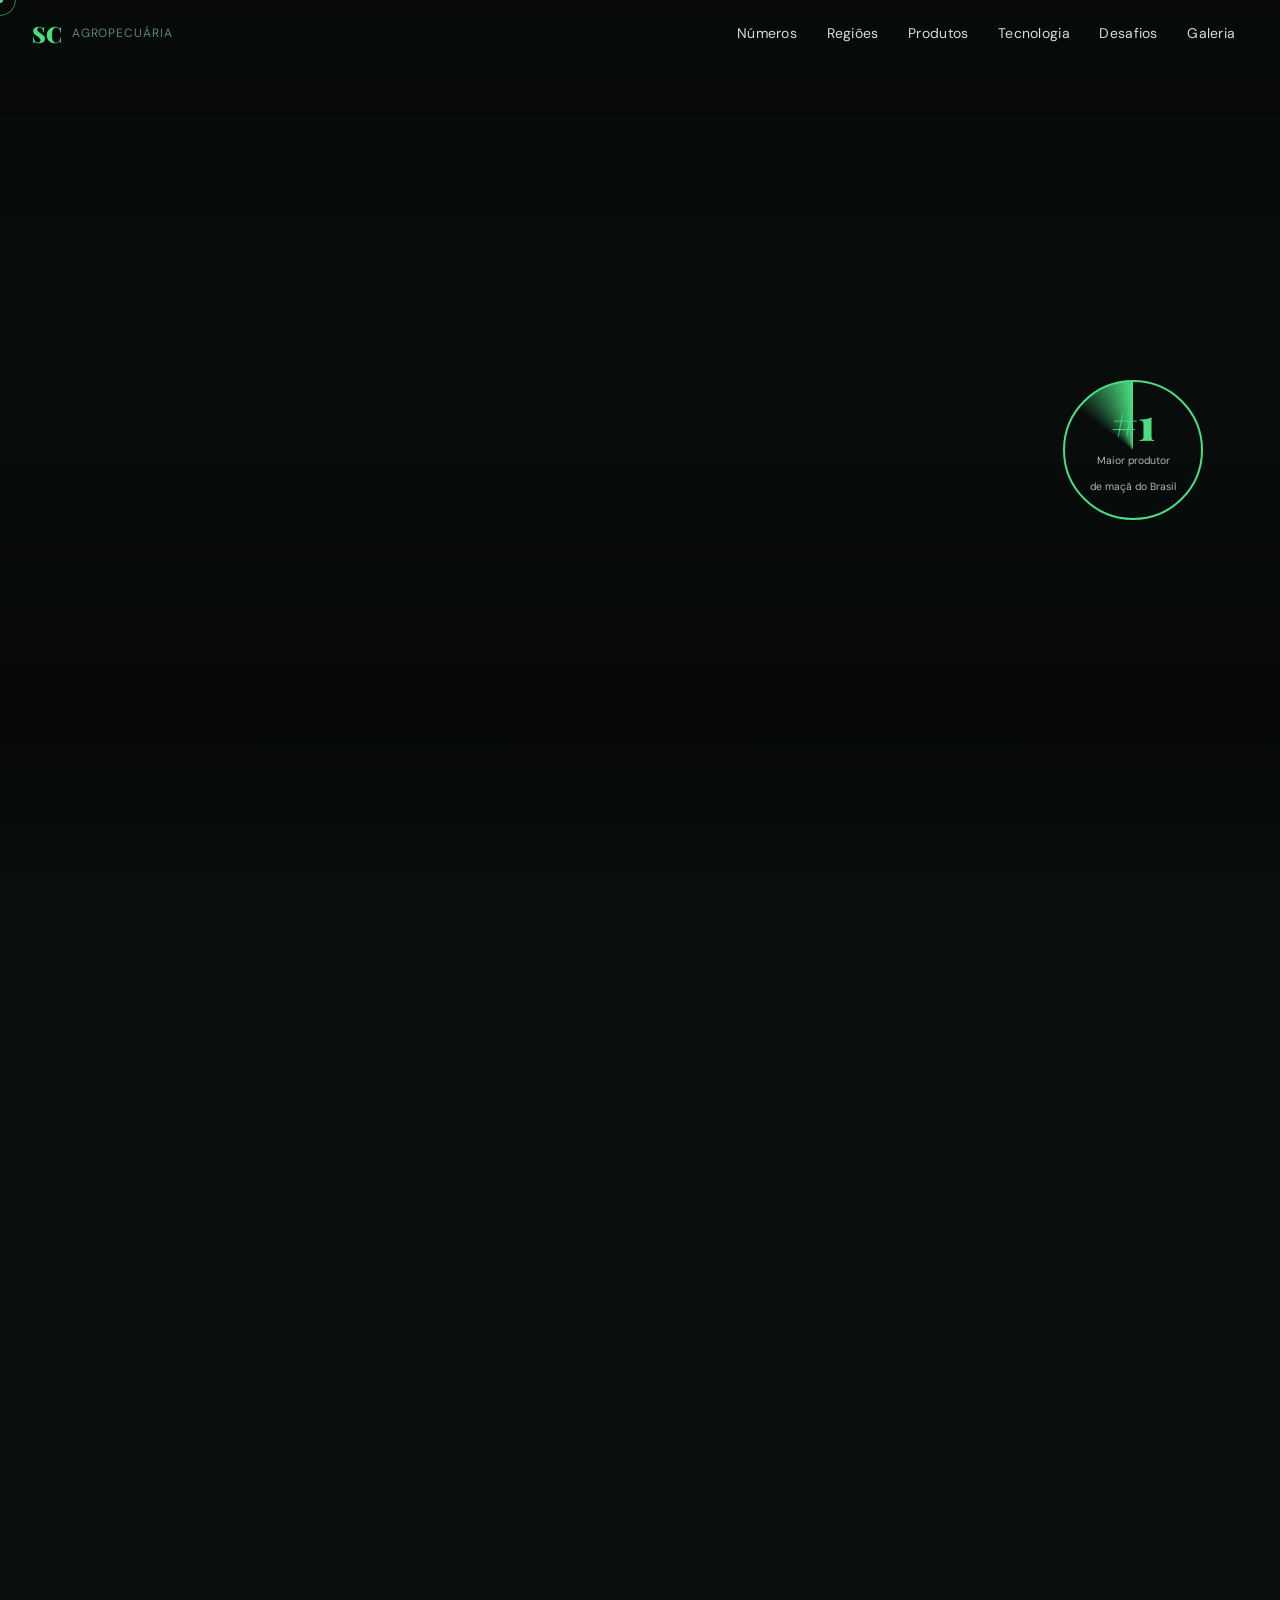
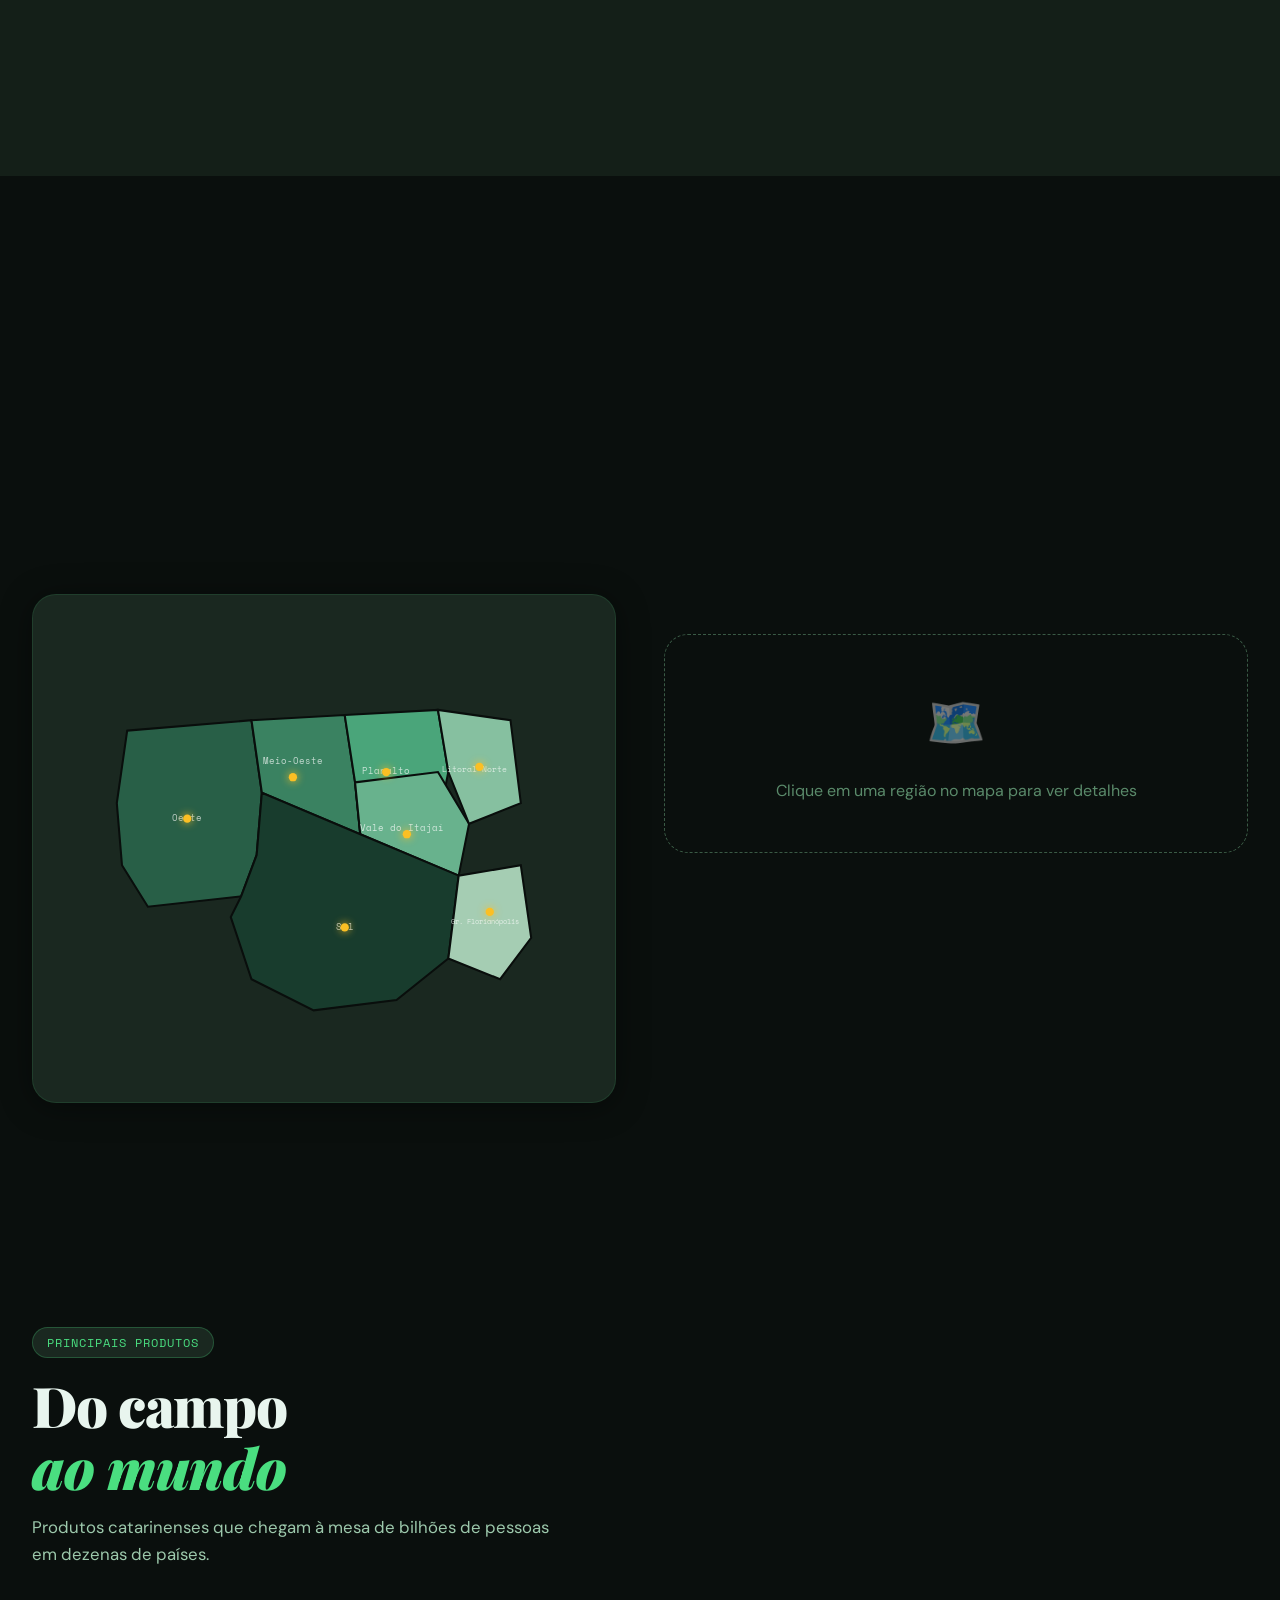
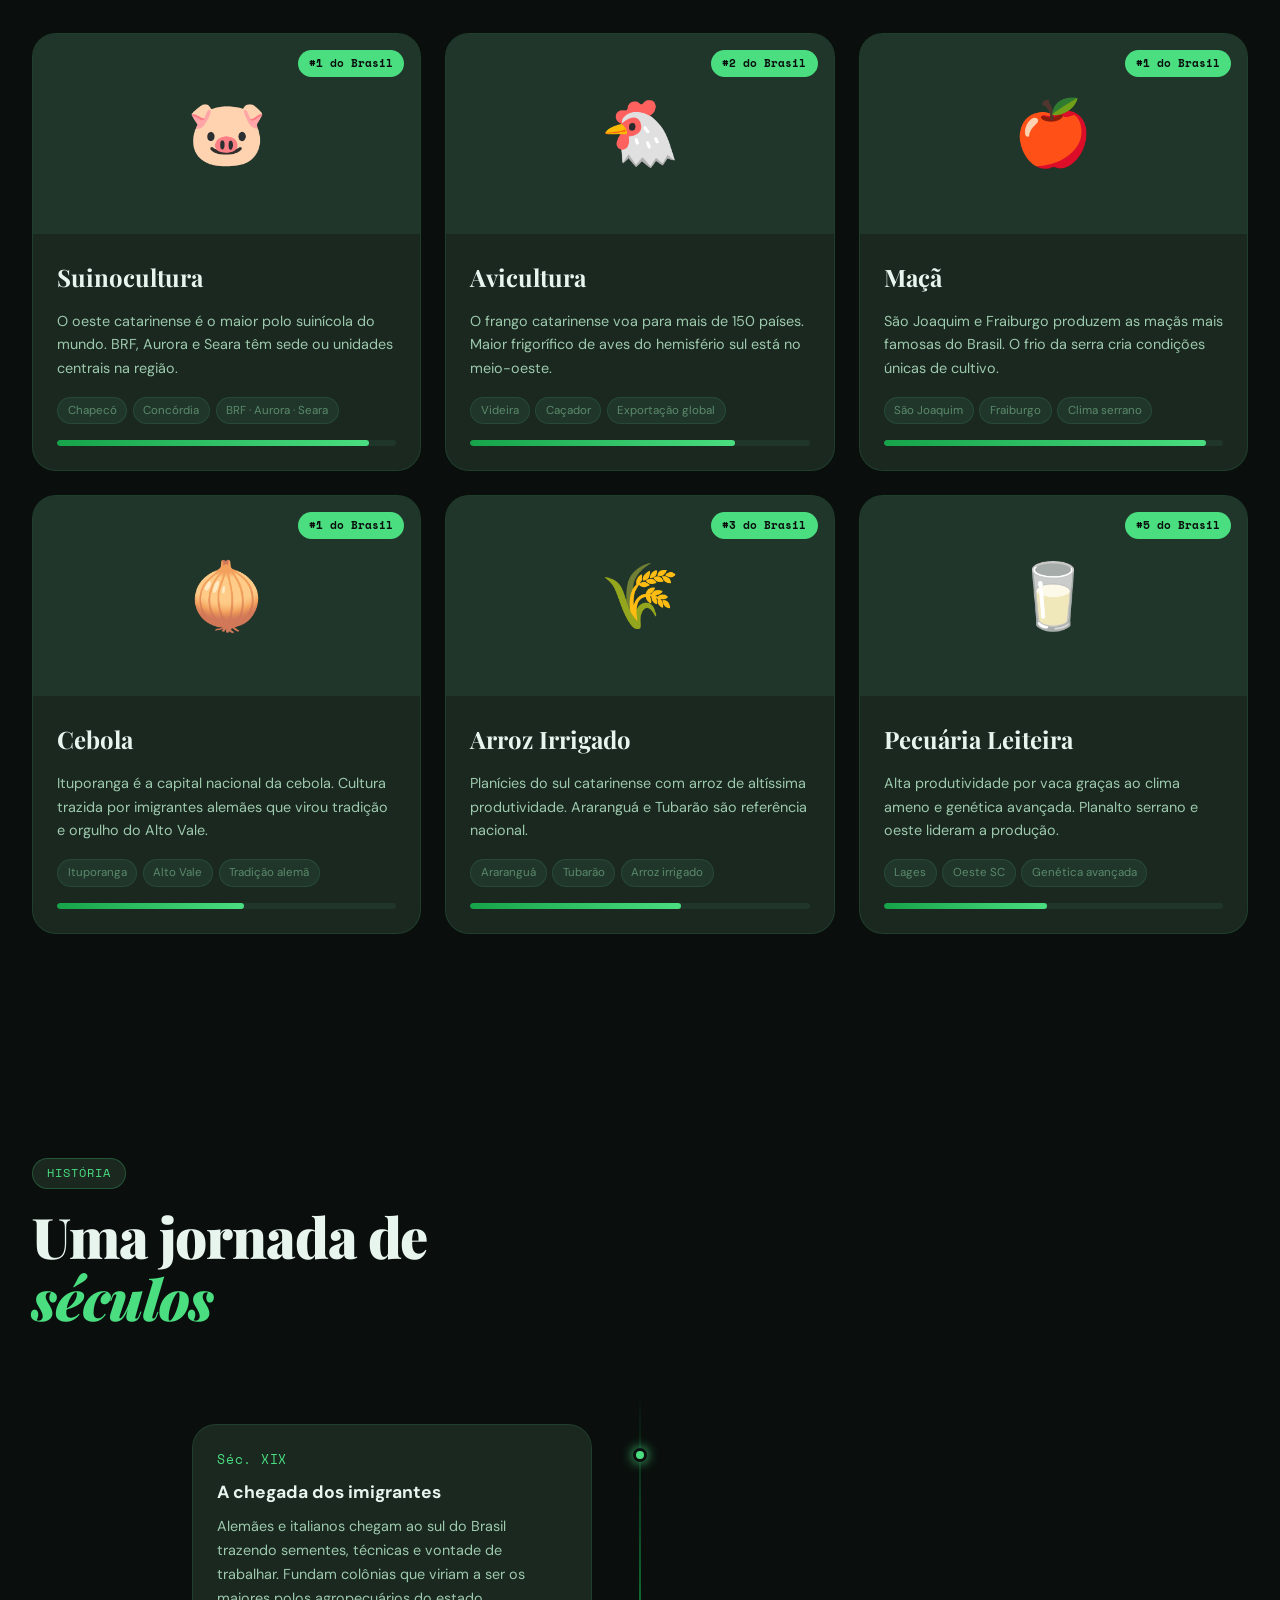
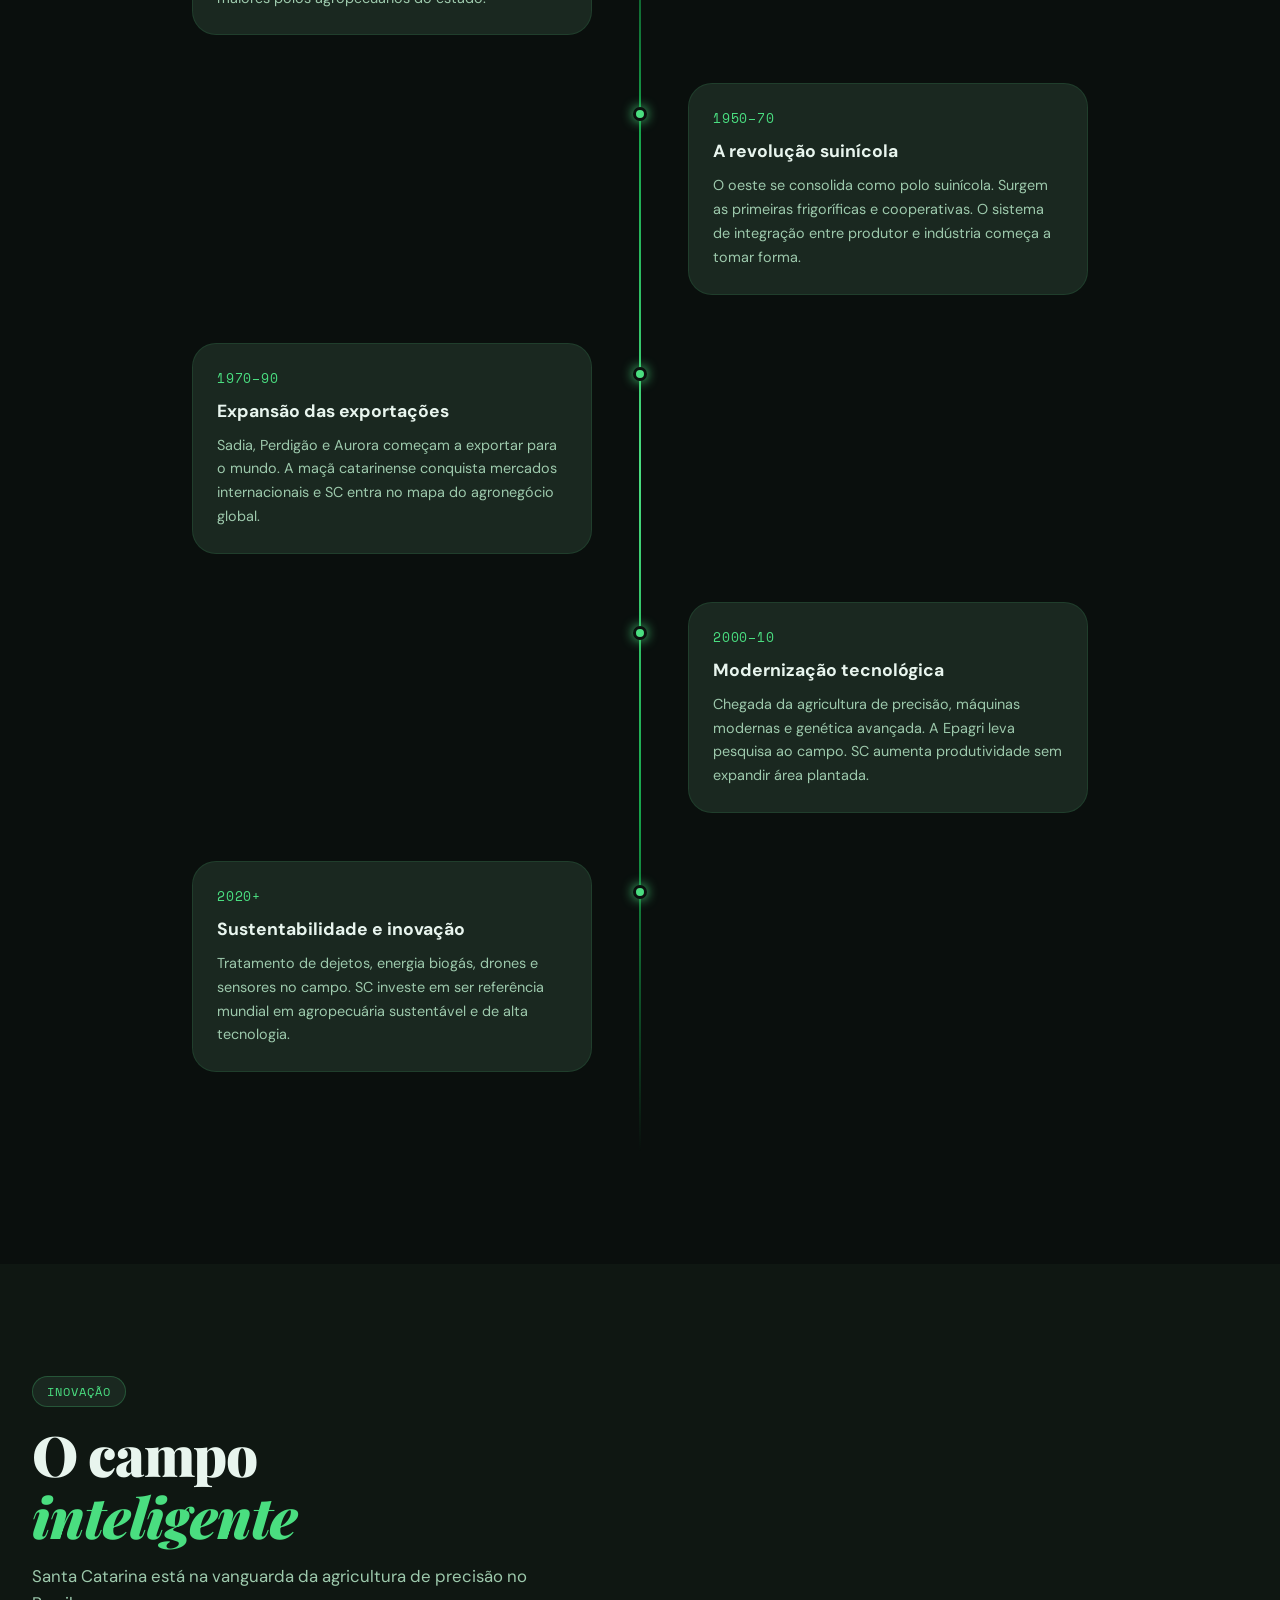
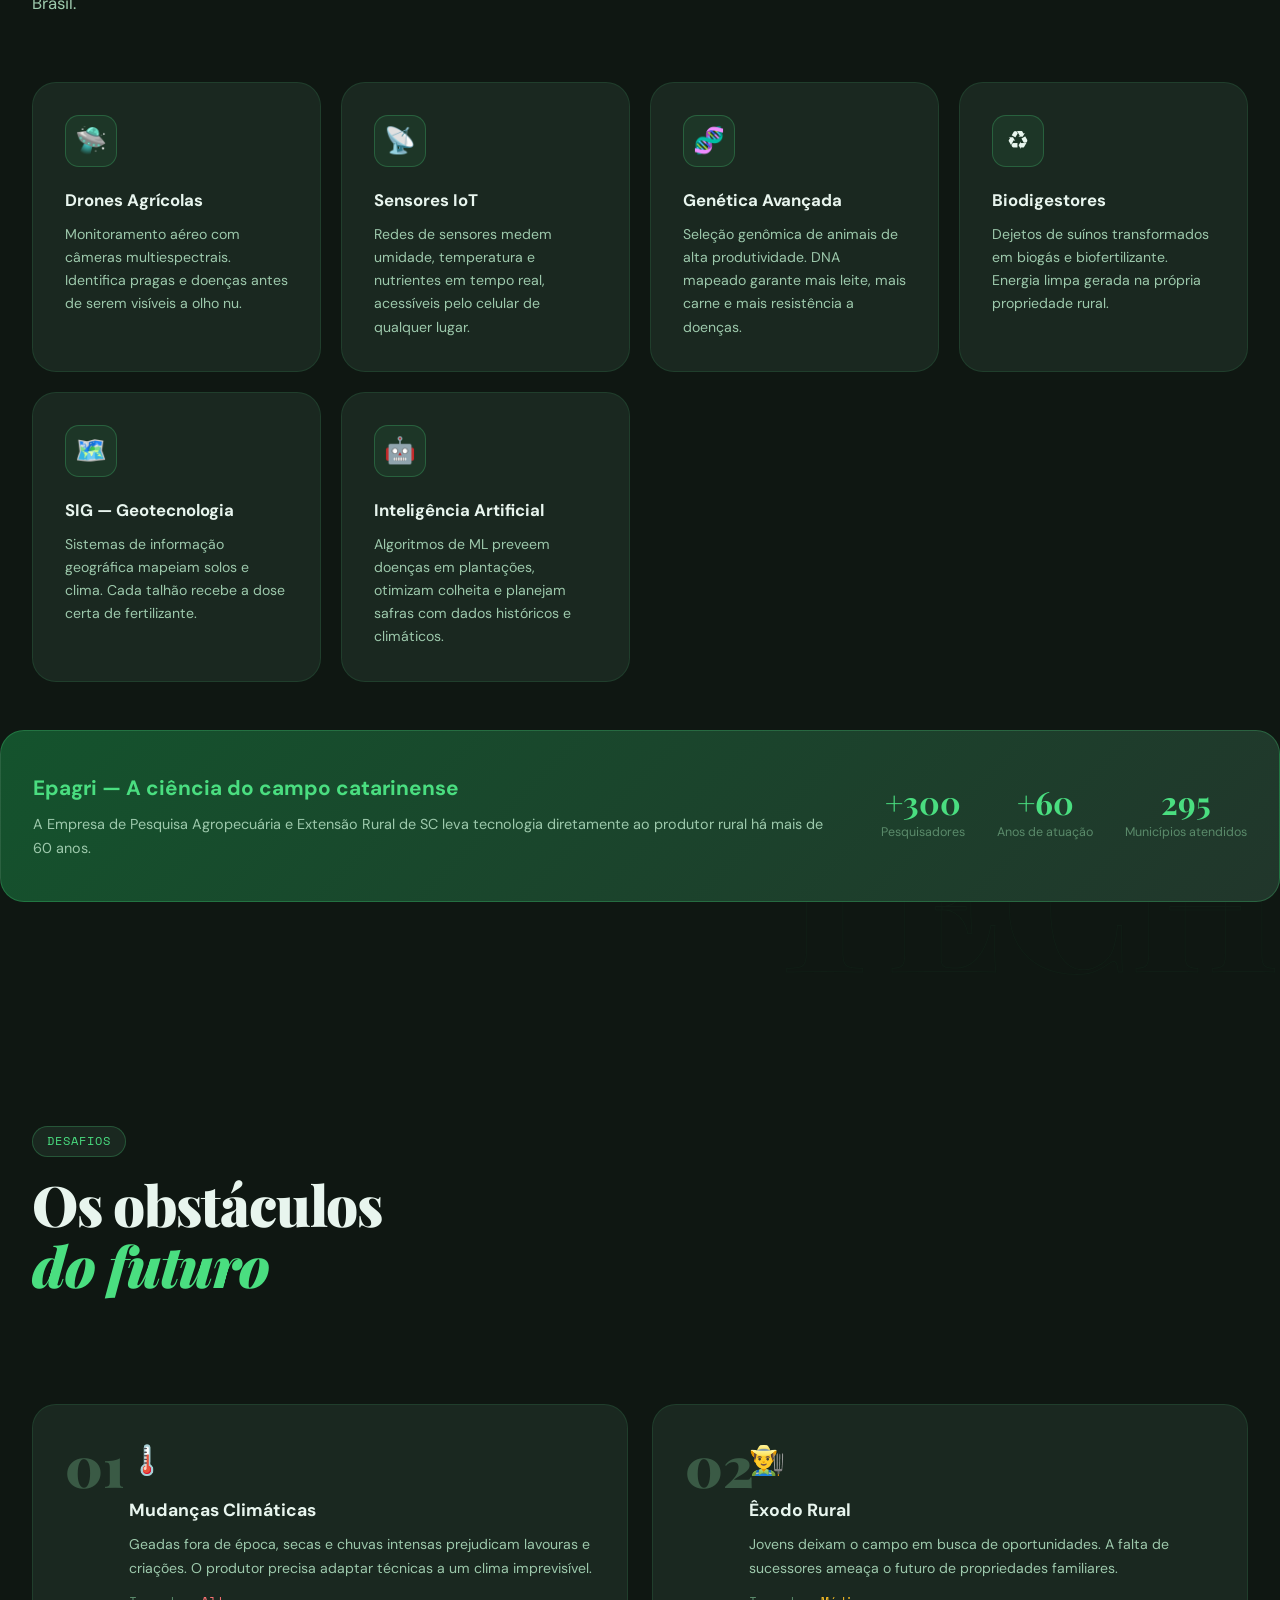
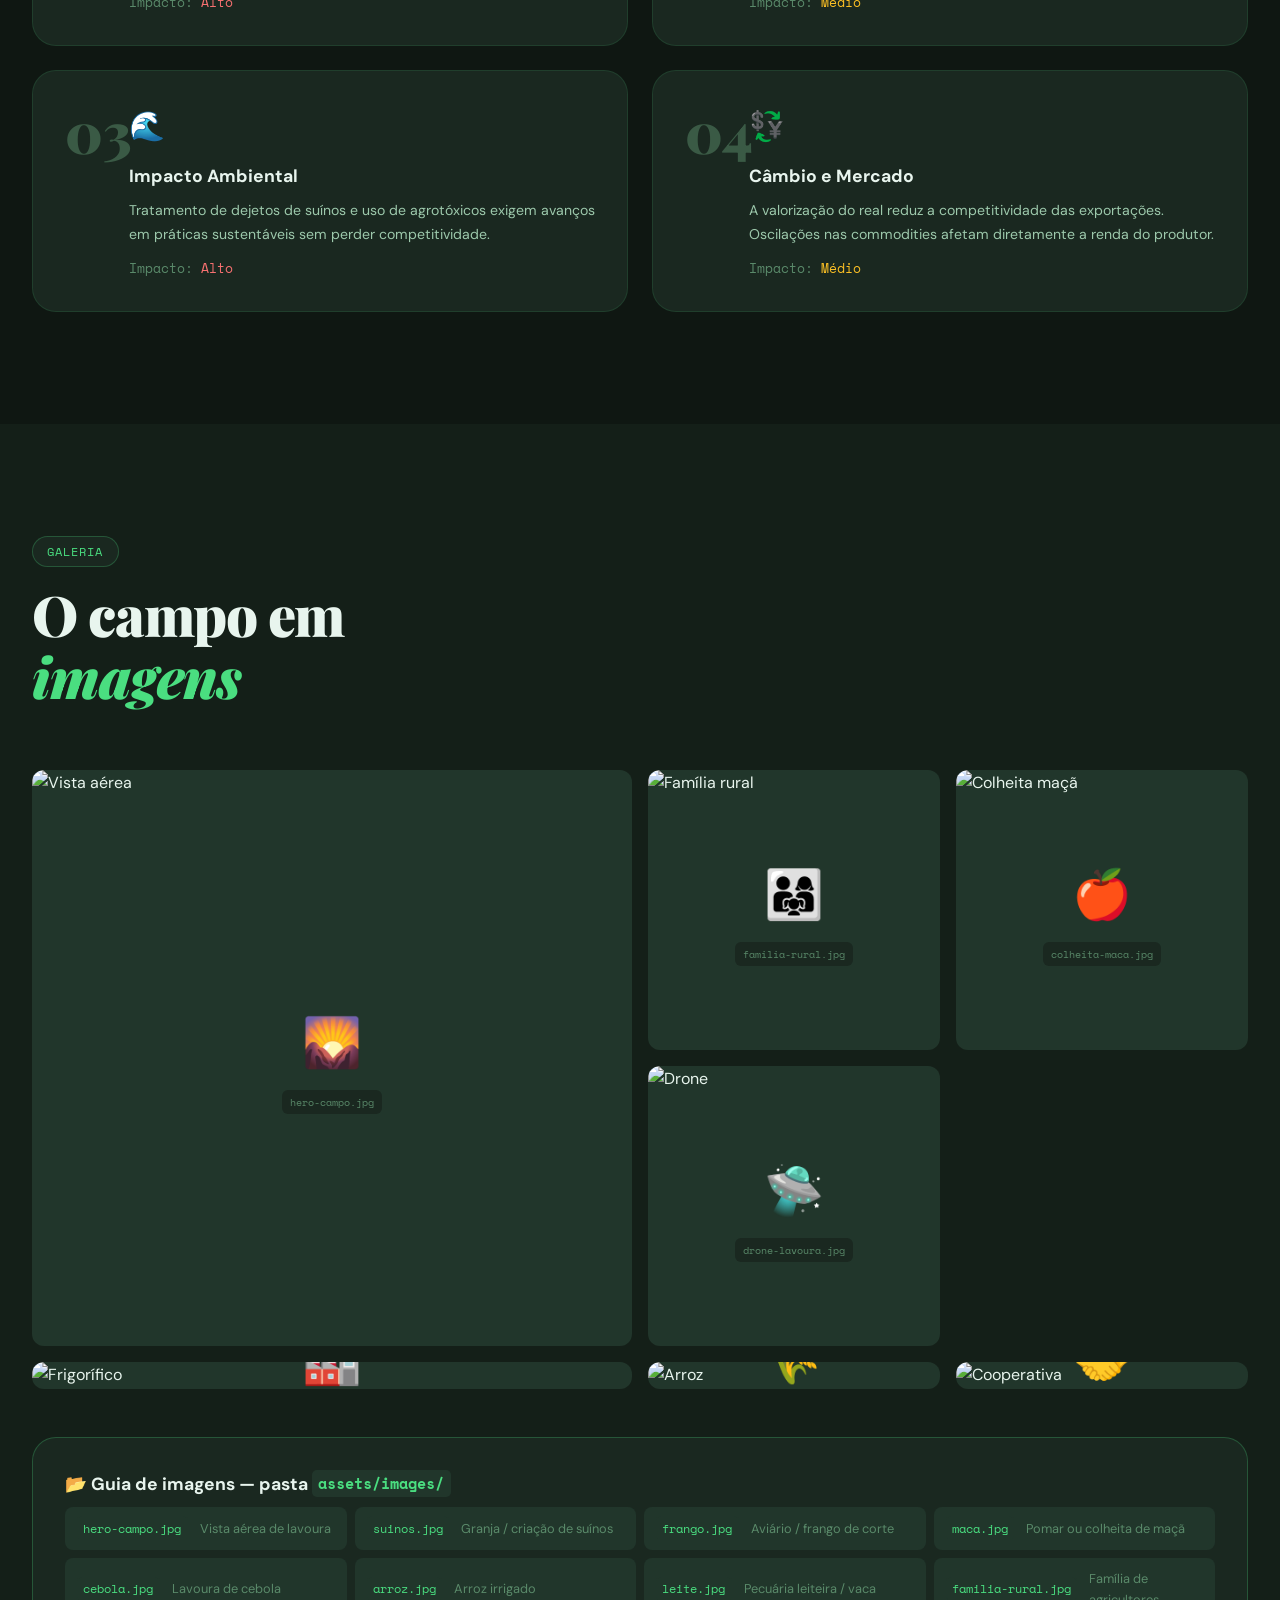
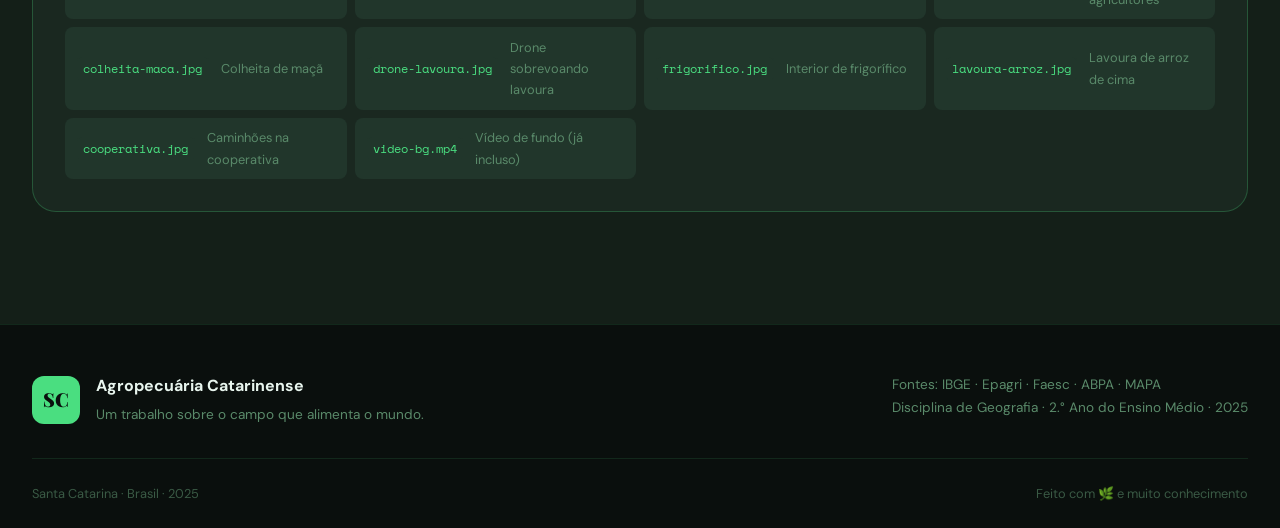
==== commit 2bcdc602: "Add files via upload" ====
--- a/index.html
+++ b/index.html
@@ -4,1005 +4,15 @@
   <meta charset="UTF-8" />
   <meta name="viewport" content="width=device-width, initial-scale=1.0" />
   <title>Agropecuária Catarinense — O Campo que Alimenta o Mundo</title>
-  <style>
-/* ═══════════════════════════════════════════════════════════════════
-   AGROPECUÁRIA CATARINENSE — CSS
-   Dark editorial × natural × data sci-fi
-═══════════════════════════════════════════════════════════════════ */
-
-/* ── TOKENS ──────────────────────────────────────────────────────── */
-:root {
-  --bg:          #0a0f0d;
-  --bg2:         #0f1712;
-  --bg3:         #141f18;
-  --surface:     #1a2820;
-  --surface2:    #21362b;
-
-  --green:       #4ade80;
-  --green-mid:   #22c55e;
-  --green-dark:  #16a34a;
-  --green-deep:  #14532d;
-  --green-glow:  rgba(74,222,128,.18);
-
-  --amber:       #fbbf24;
-  --amber-dark:  #d97706;
-  --red:         #f87171;
-
-  --text:        #e8f5ee;
-  --text2:       #9dc9ac;
-  --text3:       #5a8a6a;
-  --muted:       #3a5a45;
-
-  --border:      rgba(74,222,128,.12);
-  --border2:     rgba(74,222,128,.25);
-
-  /* regions */
-  --region-oeste:    #2d6a4f;
-  --region-meio:     #40916c;
-  --region-planalto: #52b788;
-  --region-vale:     #74c69d;
-  --region-litoral-n:#95d5b2;
-  --region-sul:      #1b4332;
-  --region-floripa:  #b7e4c7;
-
-  --font-display: 'Playfair Display', Georgia, serif;
-  --font-body:    'DM Sans', system-ui, sans-serif;
-  --font-mono:    'Space Mono', monospace;
-
-  --radius:  12px;
-  --radius2: 24px;
-  --shadow:  0 4px 32px rgba(0,0,0,.4);
-  --glow:    0 0 40px rgba(74,222,128,.15);
-
-  --nav-h: 68px;
-}
-
-/* ── RESET ───────────────────────────────────────────────────────── */
-*, *::before, *::after { box-sizing: border-box; margin: 0; padding: 0; }
-html { scroll-behavior: smooth; scroll-padding-top: calc(var(--nav-h) + 16px); }
-body {
-  background: var(--bg);
-  color: var(--text);
-  font-family: var(--font-body);
-  font-size: 16px;
-  line-height: 1.65;
-  overflow-x: hidden;
-  cursor: none;
-}
-img { display: block; max-width: 100%; }
-a { color: inherit; text-decoration: none; }
-em { font-style: italic; color: var(--green); }
-
-/* ── SCROLLBAR ───────────────────────────────────────────────────── */
-::-webkit-scrollbar { width: 4px; }
-::-webkit-scrollbar-track { background: var(--bg); }
-::-webkit-scrollbar-thumb { background: var(--green-dark); border-radius: 99px; }
-
-/* ── SELECTION ───────────────────────────────────────────────────── */
-::selection { background: var(--green-glow); color: var(--green); }
-
-/* ═══════════════════════════════════════════════════════════════════
-   CURSOR
-═══════════════════════════════════════════════════════════════════ */
-.cursor-dot {
-  position: fixed; top: 0; left: 0; z-index: 9999;
-  width: 6px; height: 6px;
-  background: var(--green);
-  border-radius: 50%;
-  pointer-events: none;
-  transform: translate(-50%, -50%);
-  transition: transform .1s;
-  mix-blend-mode: screen;
-}
-.cursor-ring {
-  position: fixed; top: 0; left: 0; z-index: 9998;
-  width: 32px; height: 32px;
-  border: 1.5px solid var(--green);
-  border-radius: 50%;
-  pointer-events: none;
-  transform: translate(-50%, -50%);
-  transition: width .2s, height .2s, transform .08s, border-color .2s, opacity .2s;
-  opacity: .6;
-}
-body:has(a:hover) .cursor-ring,
-body:has(button:hover) .cursor-ring {
-  width: 48px; height: 48px; opacity: 1; border-color: var(--amber);
-}
-@media (pointer: coarse) {
-  .cursor-dot, .cursor-ring { display: none; }
-  body { cursor: auto; }
-}
-
-/* ═══════════════════════════════════════════════════════════════════
-   LOADER
-═══════════════════════════════════════════════════════════════════ */
-#loader {
-  position: fixed; inset: 0; z-index: 8000;
-  background: var(--bg);
-  display: flex; align-items: center; justify-content: center;
-  transition: opacity .5s, visibility .5s;
-}
-#loader.hidden { opacity: 0; visibility: hidden; }
-.loader-inner { text-align: center; }
-.loader-logo {
-  font-family: var(--font-display);
-  font-size: 4rem;
-  font-weight: 900;
-  color: var(--green);
-  margin-bottom: 2rem;
-  animation: pulse-glow 1.5s ease-in-out infinite;
-}
-.loader-bar {
-  width: 200px; height: 2px;
-  background: var(--surface2);
-  border-radius: 99px;
-  overflow: hidden;
-  margin: 0 auto 1rem;
-}
-.loader-fill {
-  height: 100%;
-  background: linear-gradient(90deg, var(--green-dark), var(--green));
-  border-radius: 99px;
-  animation: load-fill 1.8s ease-out forwards;
-}
-@keyframes load-fill { from { width: 0 } to { width: 100% } }
-.loader-text {
-  color: var(--text3);
-  font-size: .875rem;
-  font-family: var(--font-mono);
-  animation: blink .8s ease-in-out infinite;
-}
-@keyframes blink { 0%,100%{opacity:1} 50%{opacity:.4} }
-@keyframes pulse-glow { 0%,100%{text-shadow:0 0 20px rgba(74,222,128,.3)} 50%{text-shadow:0 0 60px rgba(74,222,128,.8)} }
-
-/* ═══════════════════════════════════════════════════════════════════
-   NAV
-═══════════════════════════════════════════════════════════════════ */
-#navbar {
-  position: fixed; top: 0; left: 0; right: 0; z-index: 500;
-  height: var(--nav-h);
-  background: rgba(10,15,13,.85);
-  backdrop-filter: blur(20px) saturate(1.4);
-  border-bottom: 1px solid var(--border);
-  transition: background .3s, box-shadow .3s;
-}
-#navbar.scrolled {
-  background: rgba(10,15,13,.97);
-  box-shadow: 0 4px 32px rgba(0,0,0,.5);
-}
-.nav-inner {
-  max-width: 1400px; margin: 0 auto;
-  padding: 0 2rem;
-  height: 100%;
-  display: flex; align-items: center; gap: 2rem;
-}
-.nav-brand {
-  display: flex; align-items: center; gap: .6rem;
-  flex-shrink: 0;
-}
-.brand-sc {
-  font-family: var(--font-display);
-  font-size: 1.4rem;
-  font-weight: 900;
-  color: var(--green);
-  line-height: 1;
-}
-.brand-label {
-  font-size: .75rem;
-  color: var(--text3);
-  letter-spacing: .08em;
-  text-transform: uppercase;
-}
-.nav-links {
-  display: flex; gap: .25rem;
-  list-style: none;
-  margin-left: auto;
-}
-.nav-link {
-  display: block;
-  padding: .4rem .8rem;
-  font-size: .875rem;
-  color: var(--text2);
-  border-radius: 8px;
-  transition: color .2s, background .2s;
-  letter-spacing: .02em;
-}
-.nav-link:hover { color: var(--green); background: var(--green-glow); }
-.nav-menu-btn {
-  display: none;
-  flex-direction: column; gap: 5px;
-  background: none; border: none;
-  cursor: pointer; padding: 8px; margin-left: auto;
-}
-.nav-menu-btn span {
-  display: block; width: 24px; height: 2px;
-  background: var(--text); border-radius: 99px;
-  transition: transform .3s, opacity .3s;
-}
-.nav-menu-btn.open span:nth-child(1) { transform: translateY(7px) rotate(45deg); }
-.nav-menu-btn.open span:nth-child(2) { opacity: 0; }
-.nav-menu-btn.open span:nth-child(3) { transform: translateY(-7px) rotate(-45deg); }
-.nav-mobile {
-  display: none;
-  flex-direction: column;
-  padding: 1rem 2rem;
-  gap: .25rem;
-  background: var(--bg2);
-  border-top: 1px solid var(--border);
-}
-.nav-mobile.open { display: flex; }
-.nav-mobile a {
-  padding: .7rem 1rem;
-  color: var(--text2);
-  border-radius: 8px;
-  font-size: .95rem;
-  transition: background .2s, color .2s;
-}
-.nav-mobile a:hover { background: var(--surface); color: var(--green); }
-
-/* ═══════════════════════════════════════════════════════════════════
-   HERO
-═══════════════════════════════════════════════════════════════════ */
-#hero {
-  position: relative;
-  min-height: 100vh;
-  display: flex; align-items: center;
-  overflow: hidden;
-  padding: var(--nav-h) 2rem 4rem;
-}
-#particleCanvas {
-  position: absolute; inset: 0;
-  width: 100%; height: 100%;
-  pointer-events: none;
-}
-.hero-bg-text {
-  position: absolute;
-  top: 50%; left: 50%;
-  transform: translate(-50%, -50%);
-  font-family: var(--font-display);
-  font-size: clamp(120px, 22vw, 280px);
-  font-weight: 900;
-  color: transparent;
-  -webkit-text-stroke: 1px rgba(74,222,128,.04);
-  user-select: none;
-  pointer-events: none;
-  white-space: nowrap;
-  letter-spacing: -.04em;
-}
-.hero-content {
-  position: relative; z-index: 2;
-  max-width: 1400px; margin: 0 auto;
-  padding: 4rem 0 2rem;
-}
-.hero-tag {
-  display: inline-flex; align-items: center; gap: .5rem;
-  padding: .35rem 1rem;
-  background: var(--surface);
-  border: 1px solid var(--border2);
-  border-radius: 99px;
-  font-size: .8rem;
-  color: var(--green);
-  font-family: var(--font-mono);
-  letter-spacing: .06em;
-  text-transform: uppercase;
-  margin-bottom: 1.5rem;
-}
-.tag-dot {
-  width: 6px; height: 6px;
-  border-radius: 50%;
-  background: var(--green);
-  animation: blink 1.2s ease-in-out infinite;
-}
-.hero-title {
-  font-family: var(--font-display);
-  font-size: clamp(3rem, 8vw, 7.5rem);
-  font-weight: 900;
-  line-height: 1.0;
-  letter-spacing: -.03em;
-  color: var(--text);
-  margin-bottom: 1.5rem;
-}
-.hero-title em { color: var(--green); font-style: italic; }
-.hero-sub {
-  max-width: 560px;
-  color: var(--text2);
-  font-size: 1.1rem;
-  line-height: 1.7;
-  margin-bottom: 2.5rem;
-}
-.hero-ctas { display: flex; gap: 1rem; flex-wrap: wrap; margin-bottom: 3rem; }
-.btn {
-  display: inline-flex; align-items: center; gap: .5rem;
-  padding: .85rem 2rem;
-  border-radius: var(--radius);
-  font-size: .95rem;
-  font-weight: 500;
-  letter-spacing: .02em;
-  transition: all .25s;
-  border: 1px solid transparent;
-  cursor: pointer;
-}
-.btn-primary {
-  background: var(--green);
-  color: var(--bg);
-  border-color: var(--green);
-}
-.btn-primary:hover { background: var(--green-mid); box-shadow: 0 0 30px rgba(74,222,128,.35); transform: translateY(-2px); }
-.btn-ghost {
-  background: transparent;
-  color: var(--text);
-  border-color: var(--border2);
-}
-.btn-ghost:hover { border-color: var(--green); color: var(--green); transform: translateY(-2px); }
-.hero-scroll-hint {
-  display: flex; align-items: center; gap: .75rem;
-  color: var(--text3);
-  font-size: .8rem;
-  font-family: var(--font-mono);
-}
-.scroll-line {
-  width: 48px; height: 1px;
-  background: var(--green-dark);
-  position: relative; overflow: hidden;
-}
-.scroll-line::after {
-  content: '';
-  position: absolute; top: 0; left: -100%;
-  width: 100%; height: 100%;
-  background: var(--green);
-  animation: slide-right 2s ease-in-out infinite;
-}
-@keyframes slide-right { to { left: 100%; } }
-
-.hero-badge {
-  position: absolute;
-  right: clamp(2rem, 6vw, 8rem);
-  top: 50%;
-  transform: translateY(-50%);
-  display: flex; flex-direction: column; align-items: center; justify-content: center;
-  width: 140px; height: 140px;
-  z-index: 2;
-}
-.badge-ring {
-  position: absolute; inset: 0;
-  border: 2px solid var(--green);
-  border-radius: 50%;
-  animation: spin 12s linear infinite;
-  background: conic-gradient(from 0deg, transparent 85%, var(--green) 100%);
-}
-.badge-text {
-  text-align: center;
-  z-index: 1;
-}
-.badge-text span {
-  display: block;
-  font-family: var(--font-display);
-  font-size: 2.8rem;
-  font-weight: 900;
-  color: var(--green);
-  line-height: 1;
-}
-.badge-text small {
-  font-size: .65rem;
-  color: var(--text2);
-  line-height: 1.3;
-}
-@keyframes spin { to { transform: rotate(360deg); } }
-
-/* ═══════════════════════════════════════════════════════════════════
-   SECTIONS COMMON
-═══════════════════════════════════════════════════════════════════ */
-section {
-  padding: 7rem 2rem;
-  max-width: 1400px;
-  margin: 0 auto;
-  position: relative;
-}
-#tech, #challenges {
-  max-width: 100%;
-  padding-left: 0; padding-right: 0;
-}
-#tech > *, #challenges > * { max-width: 1400px; margin-left: auto; margin-right: auto; padding-left: 2rem; padding-right: 2rem; }
-#tech > .tech-grid, #challenges > .challenges-layout { padding-left: 2rem; padding-right: 2rem; }
-#tech, #challenges { background: var(--bg2); }
-#numbers, #gallery { background: var(--bg3); max-width: 100%; padding-left: 2rem; padding-right: 2rem; }
-#numbers > *, #gallery > * { max-width: 1400px; margin-left: auto; margin-right: auto; }
-
-.section-tag {
-  display: inline-block;
-  padding: .3rem .9rem;
-  background: var(--surface);
-  border: 1px solid var(--border2);
-  border-radius: 99px;
-  font-size: .75rem;
-  color: var(--green);
-  font-family: var(--font-mono);
-  letter-spacing: .08em;
-  text-transform: uppercase;
-  margin-bottom: 1rem;
-}
-.section-header { margin-bottom: 4rem; }
-.section-title {
-  font-family: var(--font-display);
-  font-size: clamp(2rem, 5vw, 3.5rem);
-  font-weight: 900;
-  line-height: 1.1;
-  letter-spacing: -.02em;
-  margin-bottom: 1rem;
-}
-.section-sub {
-  max-width: 520px;
-  color: var(--text2);
-  font-size: 1.05rem;
-}
-
-/* ═══════════════════════════════════════════════════════════════════
-   REVEAL ANIMATIONS
-═══════════════════════════════════════════════════════════════════ */
-.reveal-up, .reveal-left, .reveal-right {
-  opacity: 0;
-  transition: opacity .7s ease, transform .7s ease;
-}
-.reveal-up    { transform: translateY(40px); }
-.reveal-left  { transform: translateX(-50px); }
-.reveal-right { transform: translateX(50px); }
-
-.reveal-up.visible,
-.reveal-left.visible,
-.reveal-right.visible {
-  opacity: 1;
-  transform: translate(0);
-}
-
-/* ═══════════════════════════════════════════════════════════════════
-   NUMBERS / STATS
-═══════════════════════════════════════════════════════════════════ */
-.stats-grid {
-  display: grid;
-  grid-template-columns: repeat(auto-fit, minmax(280px, 1fr));
-  gap: 1.25rem;
-  max-width: 1400px; margin: 0 auto;
-}
-.stat-card {
-  background: var(--surface);
-  border: 1px solid var(--border);
-  border-radius: var(--radius2);
-  padding: 2rem;
-  position: relative;
-  overflow: hidden;
-  transition: transform .3s, box-shadow .3s, border-color .3s;
-}
-.stat-card::before {
-  content: '';
-  position: absolute; inset: 0;
-  background: radial-gradient(ellipse at top left, var(--green-glow), transparent 60%);
-  opacity: 0;
-  transition: opacity .3s;
-}
-.stat-card:hover { transform: translateY(-6px); box-shadow: var(--glow); border-color: var(--border2); }
-.stat-card:hover::before { opacity: 1; }
-.stat-icon { font-size: 2.5rem; margin-bottom: 1rem; }
-.stat-number {
-  font-family: var(--font-display);
-  font-size: 3.2rem;
-  font-weight: 900;
-  color: var(--green);
-  line-height: 1;
-  margin-bottom: .5rem;
-  letter-spacing: -.02em;
-}
-.stat-label { color: var(--text2); font-size: .9rem; line-height: 1.4; margin-bottom: .75rem; }
-.stat-rank {
-  display: inline-block;
-  padding: .2rem .7rem;
-  background: rgba(74,222,128,.1);
-  border: 1px solid var(--border2);
-  border-radius: 99px;
-  font-size: .7rem;
-  color: var(--green);
-  font-family: var(--font-mono);
-  text-transform: uppercase;
-  letter-spacing: .06em;
-}
-
-/* ═══════════════════════════════════════════════════════════════════
-   REGIONS / MAP
-═══════════════════════════════════════════════════════════════════ */
-.regions-layout {
-  display: grid;
-  grid-template-columns: 1fr 1fr;
-  gap: 3rem;
-  align-items: start;
-}
-.map-wrapper { position: sticky; top: calc(var(--nav-h) + 2rem); }
-.map-container {
-  background: var(--surface);
-  border: 1px solid var(--border);
-  border-radius: var(--radius2);
-  padding: 2rem;
-  box-shadow: var(--shadow);
-}
-.sc-map { width: 100%; }
-.map-region {
-  cursor: pointer;
-  transition: opacity .2s, filter .2s;
-  filter: brightness(.9);
-}
-.map-region:hover, .map-region.active {
-  opacity: 1; filter: brightness(1.3) drop-shadow(0 0 12px currentColor);
-}
-.map-label {
-  font-family: var(--font-mono);
-  font-size: 9px;
-  fill: rgba(255,255,255,.7);
-  pointer-events: none;
-  text-anchor: middle;
-  dominant-baseline: middle;
-}
-.city-dot { fill: var(--amber); filter: drop-shadow(0 0 4px var(--amber)); animation: city-pulse 2s ease-in-out infinite; }
-@keyframes city-pulse { 0%,100%{opacity:1;r:4px} 50%{opacity:.6;r:5px} }
-
-.region-info-panel {
-  min-height: 300px;
-  display: flex; flex-direction: column; justify-content: center;
-}
-.region-placeholder {
-  text-align: center; padding: 3rem;
-  color: var(--text3);
-  border: 1px dashed var(--muted);
-  border-radius: var(--radius2);
-}
-.placeholder-icon { font-size: 3rem; margin-bottom: 1rem; opacity: .5; }
-.region-detail {
-  background: var(--surface);
-  border: 1px solid var(--border2);
-  border-radius: var(--radius2);
-  padding: 2rem;
-  animation: fade-in .4s ease;
-}
-@keyframes fade-in { from{opacity:0;transform:translateY(10px)} to{opacity:1;transform:none} }
-.rd-tag {
-  font-size: .7rem; font-family: var(--font-mono);
-  color: var(--green); text-transform: uppercase;
-  letter-spacing: .1em; margin-bottom: .5rem;
-}
-.rd-title {
-  font-family: var(--font-display);
-  font-size: 1.8rem; font-weight: 700;
-  margin-bottom: .75rem;
-}
-.rd-desc { color: var(--text2); line-height: 1.7; margin-bottom: 1.25rem; }
-.rd-products { display: flex; flex-wrap: wrap; gap: .5rem; margin-bottom: 1.25rem; }
-.rd-products span {
-  padding: .3rem .75rem;
-  background: var(--surface2);
-  border: 1px solid var(--border);
-  border-radius: 99px;
-  font-size: .8rem; color: var(--text2);
-}
-.rd-highlight {
-  padding: 1rem 1.25rem;
-  background: rgba(74,222,128,.07);
-  border-left: 3px solid var(--green);
-  border-radius: 0 8px 8px 0;
-  font-size: .9rem; color: var(--text2); font-style: italic;
-}
-
-/* ═══════════════════════════════════════════════════════════════════
-   PRODUCTS
-═══════════════════════════════════════════════════════════════════ */
-.products-grid {
-  display: grid;
-  grid-template-columns: repeat(auto-fit, minmax(320px, 1fr));
-  gap: 1.5rem;
-}
-.product-card {
-  background: var(--surface);
-  border: 1px solid var(--border);
-  border-radius: var(--radius2);
-  overflow: hidden;
-  position: relative;
-  transition: transform .3s, box-shadow .3s;
-}
-.product-card:hover { transform: translateY(-8px) rotateX(2deg); box-shadow: 0 20px 60px rgba(0,0,0,.5), var(--glow); }
-.pc-image {
-  height: 200px;
-  background: var(--surface2);
-  overflow: hidden;
-  display: flex; align-items: center; justify-content: center;
-  position: relative;
-}
-.pc-image img {
-  width: 100%; height: 100%;
-  object-fit: cover;
-  transition: transform .5s;
-}
-.product-card:hover .pc-image img { transform: scale(1.08); }
-.pc-img-fallback {
-  font-size: 4rem;
-  position: absolute;
-  opacity: .4;
-}
-.pc-image.img-placeholder { background: var(--surface2); }
-.pc-image.img-placeholder .pc-img-fallback { opacity: 1; }
-.pc-rank {
-  position: absolute;
-  top: 1rem; right: 1rem;
-  padding: .25rem .7rem;
-  background: var(--green);
-  color: var(--bg);
-  border-radius: 99px;
-  font-size: .7rem;
-  font-weight: 700;
-  font-family: var(--font-mono);
-  letter-spacing: .04em;
-}
-.pc-content { padding: 1.5rem; }
-.pc-title {
-  font-family: var(--font-display);
-  font-size: 1.5rem; font-weight: 700;
-  margin-bottom: .75rem;
-}
-.pc-desc { color: var(--text2); font-size: .9rem; line-height: 1.65; margin-bottom: 1rem; }
-.pc-tags { display: flex; flex-wrap: wrap; gap: .35rem; margin-bottom: 1rem; }
-.pc-tags span {
-  padding: .2rem .6rem;
-  background: var(--surface2);
-  border: 1px solid var(--border);
-  border-radius: 99px;
-  font-size: .72rem; color: var(--text3);
-}
-.pc-bar {
-  height: 6px; background: var(--surface2);
-  border-radius: 99px; overflow: hidden; position: relative;
-}
-.pc-bar-fill {
-  height: 100%;
-  width: 0;
-  border-radius: 99px;
-  background: linear-gradient(90deg, var(--green-dark), var(--green));
-  transition: width 1.4s cubic-bezier(.25,.46,.45,.94);
-  position: relative;
-}
-.pc-bar-fill span {
-  position: absolute;
-  bottom: 12px; left: 0;
-  font-size: .65rem;
-  color: var(--text3);
-  font-family: var(--font-mono);
-  white-space: nowrap;
-}
-
-/* ═══════════════════════════════════════════════════════════════════
-   TIMELINE
-═══════════════════════════════════════════════════════════════════ */
-#timeline { overflow: hidden; }
-.timeline-track {
-  position: relative;
-  padding: 2rem 0;
-}
-.timeline-line {
-  position: absolute;
-  left: 50%; top: 0; bottom: 0;
-  width: 2px;
-  background: linear-gradient(to bottom, transparent, var(--green-dark), var(--green), var(--green-dark), transparent);
-  transform: translateX(-50%);
-}
-.tl-item {
-  display: flex;
-  width: 50%;
-  margin-bottom: 3rem;
-  position: relative;
-}
-.tl-left {
-  left: 0;
-  padding-right: 3rem;
-  justify-content: flex-end;
-}
-.tl-right {
-  left: 50%;
-  padding-left: 3rem;
-  justify-content: flex-start;
-}
-.tl-dot {
-  position: absolute;
-  top: 1.5rem;
-  width: 14px; height: 14px;
-  border-radius: 50%;
-  background: var(--green);
-  border: 3px solid var(--bg);
-  box-shadow: 0 0 12px var(--green);
-}
-.tl-left .tl-dot  { right: -7px; }
-.tl-right .tl-dot { left: -7px; }
-.tl-card {
-  background: var(--surface);
-  border: 1px solid var(--border);
-  border-radius: var(--radius2);
-  padding: 1.5rem;
-  max-width: 400px;
-  transition: border-color .3s, box-shadow .3s;
-}
-.tl-card:hover { border-color: var(--border2); box-shadow: var(--glow); }
-.tl-year {
-  font-family: var(--font-mono);
-  font-size: .8rem;
-  color: var(--green);
-  letter-spacing: .06em;
-  margin-bottom: .5rem;
-}
-.tl-card h4 { font-size: 1.1rem; margin-bottom: .5rem; }
-.tl-card p { color: var(--text2); font-size: .9rem; line-height: 1.65; }
-
-/* ═══════════════════════════════════════════════════════════════════
-   TECH
-═══════════════════════════════════════════════════════════════════ */
-#tech { position: relative; overflow: hidden; padding-top: 7rem; padding-bottom: 7rem; }
-.tech-bg-text {
-  position: absolute;
-  bottom: -2rem; right: -2rem;
-  font-family: var(--font-display);
-  font-size: clamp(80px, 14vw, 200px);
-  font-weight: 900;
-  color: transparent;
-  -webkit-text-stroke: 1px rgba(74,222,128,.03);
-  pointer-events: none;
-  user-select: none;
-}
-.tech-grid {
-  display: grid;
-  grid-template-columns: repeat(auto-fit, minmax(260px, 1fr));
-  gap: 1.25rem;
-  margin-bottom: 3rem;
-}
-.tech-card {
-  background: var(--surface);
-  border: 1px solid var(--border);
-  border-radius: var(--radius2);
-  padding: 2rem;
-  transition: transform .3s, box-shadow .3s, border-color .3s;
-  position: relative; overflow: hidden;
-}
-.tech-card::after {
-  content: '';
-  position: absolute; bottom: 0; left: 0;
-  width: 0; height: 2px;
-  background: linear-gradient(90deg, var(--green-dark), var(--green));
-  transition: width .4s;
-}
-.tech-card:hover { transform: translateY(-6px); box-shadow: var(--glow); border-color: var(--border2); }
-.tech-card:hover::after { width: 100%; }
-.tech-icon-wrap {
-  width: 52px; height: 52px;
-  background: rgba(74,222,128,.08);
-  border: 1px solid var(--border2);
-  border-radius: 14px;
-  display: flex; align-items: center; justify-content: center;
-  margin-bottom: 1.25rem;
-}
-.tech-icon { font-size: 1.6rem; }
-.tech-card h4 { font-size: 1.05rem; margin-bottom: .5rem; }
-.tech-card p { color: var(--text2); font-size: .88rem; line-height: 1.65; }
-.epagri-banner {
-  background: linear-gradient(135deg, var(--green-deep), var(--surface2));
-  border: 1px solid var(--border2);
-  border-radius: var(--radius2);
-  padding: 2.5rem;
-  display: flex; gap: 3rem; align-items: center;
-  flex-wrap: wrap;
-}
-.epagri-text { flex: 1; min-width: 200px; }
-.epagri-text h4 { font-size: 1.3rem; margin-bottom: .5rem; color: var(--green); }
-.epagri-text p { color: var(--text2); font-size: .9rem; line-height: 1.65; }
-.epagri-numbers { display: flex; gap: 2rem; flex-shrink: 0; }
-.epagri-num { text-align: center; }
-.epagri-num strong { display: block; font-family: var(--font-display); font-size: 2rem; color: var(--green); line-height: 1; }
-.epagri-num span { font-size: .78rem; color: var(--text3); }
-
-/* ═══════════════════════════════════════════════════════════════════
-   CHALLENGES
-═══════════════════════════════════════════════════════════════════ */
-#challenges { padding-top: 7rem; padding-bottom: 7rem; }
-.challenges-layout { display: grid; grid-template-columns: 1fr 1fr; gap: 1.5rem; }
-.challenge-item {
-  background: var(--surface);
-  border: 1px solid var(--border);
-  border-radius: var(--radius2);
-  padding: 2rem;
-  display: flex; gap: 1.5rem;
-  transition: transform .3s, border-color .3s;
-}
-.challenge-item:hover { transform: translateY(-4px); border-color: var(--border2); }
-.ch-number {
-  font-family: var(--font-display);
-  font-size: 3.5rem;
-  font-weight: 900;
-  color: var(--muted);
-  line-height: 1;
-  flex-shrink: 0;
-  width: 2.5rem;
-}
-.ch-icon { font-size: 1.8rem; margin-bottom: .75rem; }
-.ch-content h4 { font-size: 1.1rem; margin-bottom: .5rem; }
-.ch-content p { color: var(--text2); font-size: .88rem; line-height: 1.65; margin-bottom: .75rem; }
-.ch-impact { font-size: .8rem; font-family: var(--font-mono); color: var(--text3); }
-.impact-alto { color: var(--red); }
-.impact-medio { color: var(--amber); }
-
-/* ═══════════════════════════════════════════════════════════════════
-   GALLERY
-═══════════════════════════════════════════════════════════════════ */
-#gallery { padding-top: 7rem; padding-bottom: 7rem; }
-.gallery-grid {
-  display: grid;
-  grid-template-columns: repeat(4, 1fr);
-  grid-template-rows: 280px 280px;
-  gap: 1rem;
-  margin-bottom: 3rem;
-}
-.gi-large { grid-column: span 2; grid-row: span 2; }
-.gi-wide  { grid-column: span 2; }
-.gallery-item {
-  position: relative;
-  border-radius: var(--radius);
-  overflow: hidden;
-  background: var(--surface2);
-  display: flex; align-items: center; justify-content: center;
-  cursor: pointer;
-}
-.gallery-item img {
-  width: 100%; height: 100%;
-  object-fit: cover;
-  transition: transform .5s;
-}
-.gallery-item:hover img { transform: scale(1.08); }
-.gi-overlay {
-  position: absolute; inset: 0;
-  background: linear-gradient(to top, rgba(10,15,13,.9), transparent);
-  display: flex; align-items: flex-end;
-  padding: 1.25rem;
-  opacity: 0;
-  transition: opacity .3s;
-}
-.gallery-item:hover .gi-overlay { opacity: 1; }
-.gi-overlay p { color: var(--text); font-size: .85rem; }
-.gi-no-img { background: var(--surface2) !important; }
-.gi-no-img .gi-no-img-content {
-  display: flex !important;
-}
-.gi-no-img-content {
-  display: none;
-  flex-direction: column; align-items: center; gap: .5rem;
-  font-size: 3rem;
-  position: absolute;
-  color: var(--text3);
-}
-.gi-no-img-content span {
-  font-family: var(--font-mono);
-  font-size: .65rem;
-  color: var(--text3);
-  background: var(--surface);
-  padding: .2rem .5rem;
-  border-radius: 6px;
-}
-
-.img-guide {
-  background: var(--surface);
-  border: 1px solid var(--border2);
-  border-radius: var(--radius2);
-  padding: 2rem;
-}
-.img-guide h4 { font-size: 1.1rem; margin-bottom: .5rem; }
-.img-guide > p { color: var(--text2); font-size: .9rem; margin-bottom: 1.5rem; }
-code {
-  font-family: var(--font-mono);
-  font-size: .85em;
-  background: var(--surface2);
-  padding: .15rem .4rem;
-  border-radius: 5px;
-  color: var(--green);
-}
-.img-guide-grid {
-  display: grid;
-  grid-template-columns: repeat(auto-fill, minmax(280px, 1fr));
-  gap: .5rem;
-}
-.ig-item {
-  display: flex; align-items: center; gap: .75rem;
-  padding: .6rem .75rem;
-  background: var(--surface2);
-  border-radius: 8px;
-  font-size: .85rem;
-}
-.ig-item code { flex-shrink: 0; }
-.ig-item span { color: var(--text3); font-size: .8rem; }
-
-/* ═══════════════════════════════════════════════════════════════════
-   FOOTER
-═══════════════════════════════════════════════════════════════════ */
-footer {
-  background: var(--bg);
-  border-top: 1px solid var(--border);
-  padding: 3rem 2rem 1.5rem;
-}
-.footer-inner {
-  max-width: 1400px; margin: 0 auto;
-  display: flex; gap: 2rem;
-  justify-content: space-between;
-  align-items: flex-start;
-  flex-wrap: wrap;
-  margin-bottom: 2rem;
-}
-.footer-brand { display: flex; gap: 1rem; align-items: center; }
-.fb-logo {
-  width: 48px; height: 48px;
-  background: var(--green);
-  color: var(--bg);
-  border-radius: 12px;
-  display: flex; align-items: center; justify-content: center;
-  font-family: var(--font-display);
-  font-size: 1.2rem;
-  font-weight: 900;
-  flex-shrink: 0;
-}
-.footer-brand strong { display: block; margin-bottom: .25rem; }
-.footer-brand p { font-size: .85rem; color: var(--text3); }
-.footer-info p { color: var(--text3); font-size: .85rem; line-height: 1.7; }
-.footer-bottom {
-  max-width: 1400px; margin: 0 auto;
-  display: flex; justify-content: space-between;
-  align-items: center;
-  padding-top: 1.5rem;
-  border-top: 1px solid var(--border);
-  font-size: .8rem;
-  color: var(--muted);
-}
-
-/* ═══════════════════════════════════════════════════════════════════
-   RESPONSIVE
-═══════════════════════════════════════════════════════════════════ */
-@media (max-width: 1100px) {
-  .regions-layout { grid-template-columns: 1fr; }
-  .map-wrapper { position: static; }
-  .timeline-line { left: 1.5rem; }
-  .tl-item { width: 100%; left: 0 !important; padding-left: 3.5rem; padding-right: 0; justify-content: flex-start; }
-  .tl-dot { left: -6px !important; right: auto !important; }
-  .challenges-layout { grid-template-columns: 1fr; }
-}
-@media (max-width: 768px) {
-  :root { --nav-h: 60px; }
-  .nav-links { display: none; }
-  .nav-menu-btn { display: flex; }
-  .hero-badge { display: none; }
-  .gallery-grid { grid-template-columns: 1fr 1fr; grid-template-rows: auto; }
-  .gi-large, .gi-wide { grid-column: span 2; }
-  .stats-grid { grid-template-columns: 1fr 1fr; }
-  .products-grid { grid-template-columns: 1fr; }
-  .epagri-numbers { gap: 1rem; }
-  .footer-bottom { flex-direction: column; gap: .5rem; text-align: center; }
-}
-@media (max-width: 480px) {
-  .stats-grid { grid-template-columns: 1fr; }
-  .gallery-grid { grid-template-columns: 1fr; }
-  .gi-large, .gi-wide { grid-column: span 1; }
-  .challenge-item { flex-direction: column; }
-  .ch-number { font-size: 2rem; }
-  .epagri-banner { flex-direction: column; }
-  .epagri-numbers { flex-wrap: wrap; justify-content: center; }
-}
-
-</style>
   <link rel="preconnect" href="https://fonts.googleapis.com" />
   <link rel="preconnect" href="https://fonts.gstatic.com" crossorigin />
   <link href="https://fonts.googleapis.com/css2?family=Playfair+Display:ital,wght@0,400;0,700;0,900;1,400;1,700&family=DM+Sans:wght@300;400;500;600&family=Space+Mono:wght@400;700&display=swap" rel="stylesheet" />
+  <link rel="stylesheet" href="css/style.css" />
 </head>
 <body>
-
-<!-- ══════════════════════════════════════════════════════ CURSOR PERSONALIZADO -->
 <div class="cursor-dot"></div>
 <div class="cursor-ring"></div>
 
-<!-- ══════════════════════════════════════════════════════ LOADER -->
 <div id="loader">
   <div class="loader-inner">
     <div class="loader-logo">SC</div>
@@ -1011,7 +21,6 @@
   </div>
 </div>
 
-<!-- ══════════════════════════════════════════════════════ NAV -->
 <nav id="navbar">
   <div class="nav-inner">
     <div class="nav-brand">
@@ -1019,177 +28,123 @@
       <span class="brand-label">Agropecuária</span>
     </div>
     <ul class="nav-links">
-      <li><a href="#hero" class="nav-link">Início</a></li>
-      <li><a href="#numbers" class="nav-link">Números</a></li>
-      <li><a href="#regions" class="nav-link">Regiões</a></li>
-      <li><a href="#products" class="nav-link">Produtos</a></li>
-      <li><a href="#tech" class="nav-link">Tecnologia</a></li>
+      <li><a href="#numbers"    class="nav-link">Números</a></li>
+      <li><a href="#regions"    class="nav-link">Regiões</a></li>
+      <li><a href="#products"   class="nav-link">Produtos</a></li>
+      <li><a href="#tech"       class="nav-link">Tecnologia</a></li>
       <li><a href="#challenges" class="nav-link">Desafios</a></li>
-      <li><a href="#gallery" class="nav-link">Galeria</a></li>
+      <li><a href="#gallery"    class="nav-link">Galeria</a></li>
     </ul>
     <button class="nav-menu-btn" id="menuBtn" aria-label="Menu">
       <span></span><span></span><span></span>
     </button>
   </div>
-  <!-- mobile -->
   <div class="nav-mobile" id="mobileMenu">
-    <a href="#hero">Início</a>
-    <a href="#numbers">Números</a>
-    <a href="#regions">Regiões</a>
-    <a href="#products">Produtos</a>
-    <a href="#tech">Tecnologia</a>
-    <a href="#challenges">Desafios</a>
-    <a href="#gallery">Galeria</a>
+    <a href="#numbers">Números</a><a href="#regions">Regiões</a>
+    <a href="#products">Produtos</a><a href="#tech">Tecnologia</a>
+    <a href="#challenges">Desafios</a><a href="#gallery">Galeria</a>
   </div>
 </nav>
 
-<!-- ══════════════════════════════════════════════════════ HERO -->
-<section id="hero">
-  <canvas id="particleCanvas"></canvas>
-
-  <div class="hero-bg-text" aria-hidden="true">CAMPO</div>
-
-  <div class="hero-content">
-    <div class="hero-tag reveal-up" data-delay="0">
-      <span class="tag-dot"></span> Santa Catarina · Brasil
-    </div>
-    <h1 class="hero-title reveal-up" data-delay="100">
-      O Campo que<br/>
-      <em>Alimenta</em><br/>
-      o Mundo
-    </h1>
-    <p class="hero-sub reveal-up" data-delay="200">
-      Pequeno no mapa. Gigante na produção. Descubra como Santa Catarina
-      se tornou uma das maiores potências agropecuárias do planeta.
-    </p>
-    <div class="hero-ctas reveal-up" data-delay="300">
-      <a href="#numbers" class="btn btn-primary">Explorar dados</a>
-      <a href="#regions" class="btn btn-ghost">Ver regiões</a>
-    </div>
-    <div class="hero-scroll-hint reveal-up" data-delay="400">
-      <div class="scroll-line"></div>
-      <span>Role para descobrir</span>
-    </div>
-  </div>
-
-  <div class="hero-badge">
-    <div class="badge-ring"></div>
-    <div class="badge-text">
-      <span>#1</span>
-      <small>Maior produtor<br/>de maçã do Brasil</small>
-    </div>
-  </div>
-</section>
-
-<!-- ══════════════════════════════════════════════════════ NUMBERS -->
+<!-- ═══ VIDEO SCROLL SCRUB HERO ═══ -->
+<div id="videoScrollWrapper">
+  <div id="videoStickyPanel">
+    <video id="bgVideo" src="assets/video-bg.mp4" muted playsinline preload="auto"
+      disablePictureInPicture controlsList="nodownload nofullscreen noremoteplayback"
+      oncontextmenu="return false"></video>
+    <div class="video-overlay"></div>
+    <div class="scroll-progress-bar" id="scrollProgressBar"></div>
+
+    <div class="vs-block" id="vsBlock0" data-from="0" data-to="0.25">
+      <div class="vs-tag"><span class="tag-dot"></span> Santa Catarina · Brasil</div>
+      <h1 class="vs-title">O Campo que<br/><em>Alimenta</em><br/>o Mundo</h1>
+      <p class="vs-sub">Pequeno no mapa. Gigante na produção.<br/>Role para descobrir.</p>
+      <div class="vs-scroll-hint">
+        <div class="scroll-wheel"><div class="scroll-wheel-dot"></div></div>
+        <span>Role para explorar</span>
+      </div>
+    </div>
+
+    <div class="vs-block" id="vsBlock1" data-from="0.22" data-to="0.48">
+      <div class="vs-tag"><span class="tag-dot"></span> Em números</div>
+      <h2 class="vs-heading">1,1% do<br/>território nacional.</h2>
+      <p class="vs-stat-line">
+        <em class="big-num">15%</em>
+        <span>das exportações brasileiras<br/>de proteína animal</span>
+      </p>
+    </div>
+
+    <div class="vs-block" id="vsBlock2" data-from="0.44" data-to="0.70">
+      <div class="vs-tag"><span class="tag-dot"></span> Liderança</div>
+      <h2 class="vs-heading">Três vezes<br/><em>#1</em> do Brasil.</h2>
+      <div class="vs-trio">
+        <div class="vs-trio-item">🍎 Maçã</div>
+        <div class="vs-trio-item">🧅 Cebola</div>
+        <div class="vs-trio-item">🐷 Suíno</div>
+      </div>
+    </div>
+
+    <div class="vs-block" id="vsBlock3" data-from="0.66" data-to="0.92">
+      <div class="vs-tag"><span class="tag-dot"></span> Economia</div>
+      <h2 class="vs-heading"><em class="big-num">R$&nbsp;50bi</em><br/>movimentados por ano.</h2>
+      <p class="vs-sub">~30% do PIB catarinense vem do campo.</p>
+    </div>
+
+    <div class="vs-block" id="vsBlock4" data-from="0.88" data-to="1.0">
+      <div class="vs-tag"><span class="tag-dot"></span> Continue</div>
+      <h2 class="vs-heading">Explore o campo<br/>que alimenta<br/>o mundo.</h2>
+      <a href="#numbers" class="btn btn-primary vs-cta">Ver todos os dados ↓</a>
+    </div>
+
+    <div class="hero-badge">
+      <div class="badge-ring"></div>
+      <div class="badge-text"><span>#1</span><small>Maior produtor<br/>de maçã do Brasil</small></div>
+    </div>
+  </div>
+</div>
+
+<!-- ═══ NUMBERS ═══ -->
 <section id="numbers">
   <div class="section-header">
     <div class="section-tag reveal-up">Em Números</div>
     <h2 class="section-title reveal-up">Resultados que<br/><em>impressionam</em></h2>
-    <p class="section-sub reveal-up">
-      Um estado de 95 mil km² que coloca comida na mesa de bilhões de pessoas.
-    </p>
-  </div>
-
+    <p class="section-sub reveal-up">Um estado de 95 mil km² que coloca comida na mesa de bilhões de pessoas.</p>
+  </div>
   <div class="stats-grid">
-    <div class="stat-card reveal-up" data-delay="0">
-      <div class="stat-icon">🐷</div>
-      <div class="stat-number" data-target="6800" data-suffix="mil">0</div>
-      <div class="stat-label">Toneladas de carne suína exportadas por ano</div>
-      <div class="stat-rank">#1 do Brasil</div>
-    </div>
-    <div class="stat-card reveal-up" data-delay="80">
-      <div class="stat-icon">🍎</div>
-      <div class="stat-number" data-target="700" data-suffix="mil ton">0</div>
-      <div class="stat-label">Toneladas de maçã produzidas anualmente</div>
-      <div class="stat-rank">#1 do Brasil</div>
-    </div>
-    <div class="stat-card reveal-up" data-delay="160">
-      <div class="stat-icon">🧅</div>
-      <div class="stat-number" data-target="500" data-suffix="mil ton">0</div>
-      <div class="stat-label">Toneladas de cebola por ano</div>
-      <div class="stat-rank">#1 do Brasil</div>
-    </div>
-    <div class="stat-card reveal-up" data-delay="240">
-      <div class="stat-icon">🐔</div>
-      <div class="stat-number" data-target="15" data-suffix="%">0</div>
-      <div class="stat-label">Das exportações brasileiras de proteína animal</div>
-      <div class="stat-rank">Em apenas 1,1% do território</div>
-    </div>
-    <div class="stat-card reveal-up" data-delay="320">
-      <div class="stat-icon">💰</div>
-      <div class="stat-number" data-target="50" data-prefix="R$" data-suffix="bi">0</div>
-      <div class="stat-label">Movimentados pelo agronegócio por ano</div>
-      <div class="stat-rank">~30% do PIB estadual</div>
-    </div>
-    <div class="stat-card reveal-up" data-delay="400">
-      <div class="stat-icon">🌾</div>
-      <div class="stat-number" data-target="87" data-suffix="%">0</div>
-      <div class="stat-label">Dos estabelecimentos são de agricultura familiar</div>
-      <div class="stat-rank">Força do pequeno produtor</div>
-    </div>
-  </div>
-</section>
-
-<!-- ══════════════════════════════════════════════════════ REGIONS -->
+    <div class="stat-card reveal-up" data-delay="0"><div class="stat-icon">🐷</div><div class="stat-number" data-target="6800" data-suffix="mil">0</div><div class="stat-label">Toneladas de carne suína exportadas por ano</div><div class="stat-rank">#1 do Brasil</div></div>
+    <div class="stat-card reveal-up" data-delay="80"><div class="stat-icon">🍎</div><div class="stat-number" data-target="700" data-suffix="mil ton">0</div><div class="stat-label">Toneladas de maçã produzidas anualmente</div><div class="stat-rank">#1 do Brasil</div></div>
+    <div class="stat-card reveal-up" data-delay="160"><div class="stat-icon">🧅</div><div class="stat-number" data-target="500" data-suffix="mil ton">0</div><div class="stat-label">Toneladas de cebola por ano</div><div class="stat-rank">#1 do Brasil</div></div>
+    <div class="stat-card reveal-up" data-delay="240"><div class="stat-icon">🐔</div><div class="stat-number" data-target="15" data-suffix="%">0</div><div class="stat-label">Das exportações brasileiras de proteína animal</div><div class="stat-rank">Em apenas 1,1% do território</div></div>
+    <div class="stat-card reveal-up" data-delay="320"><div class="stat-icon">💰</div><div class="stat-number" data-target="50" data-prefix="R$" data-suffix="bi">0</div><div class="stat-label">Movimentados pelo agronegócio por ano</div><div class="stat-rank">~30% do PIB estadual</div></div>
+    <div class="stat-card reveal-up" data-delay="400"><div class="stat-icon">🌾</div><div class="stat-number" data-target="87" data-suffix="%">0</div><div class="stat-label">Dos estabelecimentos são de agricultura familiar</div><div class="stat-rank">Força do pequeno produtor</div></div>
+  </div>
+</section>
+
+<!-- ═══ REGIONS ═══ -->
 <section id="regions">
   <div class="section-header">
     <div class="section-tag reveal-up">Mapa Regional</div>
     <h2 class="section-title reveal-up">Cada região,<br/><em>uma vocação</em></h2>
-    <p class="section-sub reveal-up">
-      A diversidade geográfica de SC é seu maior trunfo. Clique nas regiões para explorar.
-    </p>
-  </div>
-
+    <p class="section-sub reveal-up">A diversidade geográfica de SC é seu maior trunfo. Clique nas regiões para explorar.</p>
+  </div>
   <div class="regions-layout">
-    <!-- SVG Map -->
     <div class="map-wrapper reveal-left">
       <div class="map-container">
-        <svg viewBox="0 0 500 420" class="sc-map" id="scMap" xmlns="http://www.w3.org/2000/svg">
-          <!-- simplified SC map regions -->
-          <!-- OESTE -->
-          <path id="reg-oeste" class="map-region" data-region="oeste"
-            d="M60,100 L180,90 L190,160 L185,220 L170,260 L80,270 L55,230 L50,170 Z"
-            fill="var(--region-oeste)" stroke="var(--bg)" stroke-width="2"/>
+        <svg viewBox="0 0 500 420" class="sc-map" xmlns="http://www.w3.org/2000/svg">
+          <path class="map-region" data-region="oeste" d="M60,100 L180,90 L190,160 L185,220 L170,260 L80,270 L55,230 L50,170 Z" fill="var(--region-oeste)" stroke="var(--bg)" stroke-width="2"/>
           <text x="118" y="185" class="map-label">Oeste</text>
-
-          <!-- MEIO-OESTE -->
-          <path id="reg-meio-oeste" class="map-region" data-region="meio-oeste"
-            d="M180,90 L270,85 L280,150 L285,200 L190,160 Z"
-            fill="var(--region-meio)" stroke="var(--bg)" stroke-width="2"/>
+          <path class="map-region" data-region="meio-oeste" d="M180,90 L270,85 L280,150 L285,200 L190,160 Z" fill="var(--region-meio)" stroke="var(--bg)" stroke-width="2"/>
           <text x="220" y="130" class="map-label">Meio-Oeste</text>
-
-          <!-- PLANALTO SERRANO -->
-          <path id="reg-planalto" class="map-region" data-region="planalto"
-            d="M270,85 L360,80 L370,140 L360,190 L285,200 L280,150 Z"
-            fill="var(--region-planalto)" stroke="var(--bg)" stroke-width="2"/>
+          <path class="map-region" data-region="planalto" d="M270,85 L360,80 L370,140 L360,190 L285,200 L280,150 Z" fill="var(--region-planalto)" stroke="var(--bg)" stroke-width="2"/>
           <text x="310" y="140" class="map-label">Planalto</text>
-
-          <!-- VALE DO ITAJAI -->
-          <path id="reg-vale" class="map-region" data-region="vale"
-            d="M280,150 L360,140 L390,190 L380,240 L285,200 Z"
-            fill="var(--region-vale)" stroke="var(--bg)" stroke-width="2"/>
+          <path class="map-region" data-region="vale" d="M280,150 L360,140 L390,190 L380,240 L285,200 Z" fill="var(--region-vale)" stroke="var(--bg)" stroke-width="2"/>
           <text x="325" y="195" class="map-label">Vale do Itajaí</text>
-
-          <!-- LITORAL NORTE -->
-          <path id="reg-litoral-norte" class="map-region" data-region="litoral-norte"
-            d="M360,80 L430,90 L440,170 L390,190 L370,140 Z"
-            fill="var(--region-litoral-n)" stroke="var(--bg)" stroke-width="2"/>
+          <path class="map-region" data-region="litoral-norte" d="M360,80 L430,90 L440,170 L390,190 L370,140 Z" fill="var(--region-litoral-n)" stroke="var(--bg)" stroke-width="2"/>
           <text x="395" y="138" class="map-label" style="font-size:8px">Litoral Norte</text>
-
-          <!-- SUL -->
-          <path id="reg-sul" class="map-region" data-region="sul"
-            d="M190,160 L285,200 L380,240 L370,320 L320,360 L240,370 L180,340 L160,280 L170,260 L185,220 Z"
-            fill="var(--region-sul)" stroke="var(--bg)" stroke-width="2"/>
+          <path class="map-region" data-region="sul" d="M190,160 L285,200 L380,240 L370,320 L320,360 L240,370 L180,340 L160,280 L170,260 L185,220 Z" fill="var(--region-sul)" stroke="var(--bg)" stroke-width="2"/>
           <text x="270" y="290" class="map-label">Sul</text>
-
-          <!-- GRANDE FLORIANOPOLIS -->
-          <path id="reg-floripa" class="map-region" data-region="floripa"
-            d="M380,240 L440,230 L450,300 L420,340 L370,320 Z"
-            fill="var(--region-floripa)" stroke="var(--bg)" stroke-width="2"/>
+          <path class="map-region" data-region="floripa" d="M380,240 L440,230 L450,300 L420,340 L370,320 Z" fill="var(--region-floripa)" stroke="var(--bg)" stroke-width="2"/>
           <text x="405" y="285" class="map-label" style="font-size:7px">Gr. Florianópolis</text>
-
-          <!-- dots for cities -->
           <circle cx="118" cy="185" r="4" class="city-dot"/>
           <circle cx="220" cy="145" r="4" class="city-dot"/>
           <circle cx="310" cy="140" r="4" class="city-dot"/>
@@ -1200,13 +155,8 @@
         </svg>
       </div>
     </div>
-
-    <!-- Info panel -->
     <div class="region-info-panel reveal-right">
-      <div class="region-placeholder" id="regionPlaceholder">
-        <div class="placeholder-icon">🗺️</div>
-        <p>Clique em uma região no mapa para ver detalhes</p>
-      </div>
+      <div class="region-placeholder" id="regionPlaceholder"><div class="placeholder-icon">🗺️</div><p>Clique em uma região no mapa para ver detalhes</p></div>
       <div class="region-detail" id="regionDetail" style="display:none">
         <div class="rd-tag" id="rdTag"></div>
         <h3 class="rd-title" id="rdTitle"></h3>
@@ -1218,922 +168,125 @@
   </div>
 </section>
 
-<!-- ══════════════════════════════════════════════════════ PRODUCTS -->
+<!-- ═══ PRODUCTS ═══ -->
 <section id="products">
   <div class="section-header">
     <div class="section-tag reveal-up">Principais Produtos</div>
     <h2 class="section-title reveal-up">Do campo<br/><em>ao mundo</em></h2>
-    <p class="section-sub reveal-up">
-      Produtos catarinenses que chegam à mesa de bilhões de pessoas em dezenas de países.
-    </p>
-  </div>
-
+    <p class="section-sub reveal-up">Produtos catarinenses que chegam à mesa de bilhões de pessoas em dezenas de países.</p>
+  </div>
   <div class="products-grid">
-
-    <div class="product-card tilt-card reveal-up" data-delay="0">
-      <div class="pc-image">
-        <img src="assets/images/suinos.jpg" alt="Suinocultura catarinense" loading="lazy" onerror="this.parentElement.classList.add('img-placeholder');this.style.display='none'"/>
-        <div class="pc-img-fallback">🐷</div>
-      </div>
-      <div class="pc-rank">#1 do Brasil</div>
-      <div class="pc-content">
-        <h3 class="pc-title">Suinocultura</h3>
-        <p class="pc-desc">O oeste catarinense é o maior polo suinícola do mundo. Chapecó e Concórdia abrigam gigantes como BRF, Aurora e Seara. O sistema de integração conecta milhares de pequenos produtores às grandes empresas.</p>
-        <div class="pc-tags">
-          <span>Chapecó</span><span>Concórdia</span><span>BRF · Aurora · Seara</span>
-        </div>
-        <div class="pc-bar">
-          <div class="pc-bar-fill" style="--pct:92%">
-            <span>Participação no mercado nacional: 92%</span>
-          </div>
-        </div>
-      </div>
-    </div>
-
-    <div class="product-card tilt-card reveal-up" data-delay="80">
-      <div class="pc-image">
-        <img src="assets/images/frango.jpg" alt="Avicultura catarinense" loading="lazy" onerror="this.parentElement.classList.add('img-placeholder');this.style.display='none'"/>
-        <div class="pc-img-fallback">🐔</div>
-      </div>
-      <div class="pc-rank">#2 do Brasil</div>
-      <div class="pc-content">
-        <h3 class="pc-title">Avicultura</h3>
-        <p class="pc-desc">O frango catarinense voa para mais de 150 países. O meio-oeste e o oeste do estado concentram os maiores frigoríficos de aves do hemisfério sul, com tecnologia de ponta em toda a cadeia produtiva.</p>
-        <div class="pc-tags">
-          <span>Videira</span><span>Caçador</span><span>Exportação global</span>
-        </div>
-        <div class="pc-bar">
-          <div class="pc-bar-fill" style="--pct:78%">
-            <span>Participação nas exportações BR: 78%</span>
-          </div>
-        </div>
-      </div>
-    </div>
-
-    <div class="product-card tilt-card reveal-up" data-delay="160">
-      <div class="pc-image">
-        <img src="assets/images/maca.jpg" alt="Produção de maçã em SC" loading="lazy" onerror="this.parentElement.classList.add('img-placeholder');this.style.display='none'"/>
-        <div class="pc-img-fallback">🍎</div>
-      </div>
-      <div class="pc-rank">#1 do Brasil</div>
-      <div class="pc-content">
-        <h3 class="pc-title">Maçã</h3>
-        <p class="pc-desc">São Joaquim e Fraiburgo produzem as maçãs mais famosas do Brasil. O clima frio da serra catarinense cria condições únicas para o cultivo. A maçã SC é exportada para Europa, EUA e Ásia.</p>
-        <div class="pc-tags">
-          <span>São Joaquim</span><span>Fraiburgo</span><span>Clima serrano</span>
-        </div>
-        <div class="pc-bar">
-          <div class="pc-bar-fill" style="--pct:95%">
-            <span>Participação nacional: 95%</span>
-          </div>
-        </div>
-      </div>
-    </div>
-
-    <div class="product-card tilt-card reveal-up" data-delay="240">
-      <div class="pc-image">
-        <img src="assets/images/cebola.jpg" alt="Produção de cebola no Alto Vale" loading="lazy" onerror="this.parentElement.classList.add('img-placeholder');this.style.display='none'"/>
-        <div class="pc-img-fallback">🧅</div>
-      </div>
-      <div class="pc-rank">#1 do Brasil</div>
-      <div class="pc-content">
-        <h3 class="pc-title">Cebola</h3>
-        <p class="pc-desc">O Alto Vale do Itajaí é o maior produtor de cebola do Brasil. Ituporanga é a "capital nacional da cebola" — uma cultura que chegou com os imigrantes alemães e se tornou tradição.</p>
-        <div class="pc-tags">
-          <span>Ituporanga</span><span>Alto Vale</span><span>Tradição alemã</span>
-        </div>
-        <div class="pc-bar">
-          <div class="pc-bar-fill" style="--pct:55%">
-            <span>Participação nacional: 55%</span>
-          </div>
-        </div>
-      </div>
-    </div>
-
-    <div class="product-card tilt-card reveal-up" data-delay="320">
-      <div class="pc-image">
-        <img src="assets/images/arroz.jpg" alt="Lavouras de arroz no sul de SC" loading="lazy" onerror="this.parentElement.classList.add('img-placeholder');this.style.display='none'"/>
-        <div class="pc-img-fallback">🌾</div>
-      </div>
-      <div class="pc-rank">#3 do Brasil</div>
-      <div class="pc-content">
-        <h3 class="pc-title">Arroz Irrigado</h3>
-        <p class="pc-desc">As planícies do sul catarinense abrigam extensas lavouras de arroz irrigado. Araranguá e Tubarão são os maiores produtores. O arroz catarinense é reconhecido pela alta qualidade e produtividade.</p>
-        <div class="pc-tags">
-          <span>Araranguá</span><span>Tubarão</span><span>Arroz irrigado</span>
-        </div>
-        <div class="pc-bar">
-          <div class="pc-bar-fill" style="--pct:62%">
-            <span>Produtividade acima da média BR: 62%</span>
-          </div>
-        </div>
-      </div>
-    </div>
-
-    <div class="product-card tilt-card reveal-up" data-delay="400">
-      <div class="pc-image">
-        <img src="assets/images/leite.jpg" alt="Pecuária leiteira em SC" loading="lazy" onerror="this.parentElement.classList.add('img-placeholder');this.style.display='none'"/>
-        <div class="pc-img-fallback">🥛</div>
-      </div>
-      <div class="pc-rank">#5 do Brasil</div>
-      <div class="pc-content">
-        <h3 class="pc-title">Pecuária Leiteira</h3>
-        <p class="pc-desc">O planalto serrano e o oeste catarinense têm forte tradição na produção de leite. O estado tem uma das maiores produtividades por vaca do país, graças ao clima ameno e à genética de alto padrão.</p>
-        <div class="pc-tags">
-          <span>Lages</span><span>Oeste SC</span><span>Genética avançada</span>
-        </div>
-        <div class="pc-bar">
-          <div class="pc-bar-fill" style="--pct:48%">
-            <span>Produtividade/vaca vs média BR: +48%</span>
-          </div>
-        </div>
-      </div>
-    </div>
-
-  </div>
-</section>
-
-<!-- ══════════════════════════════════════════════════════ TIMELINE -->
+    <div class="product-card tilt-card reveal-up" data-delay="0"><div class="pc-image"><img src="assets/images/suinos.jpg" alt="Suinocultura" loading="lazy" onerror="this.parentElement.classList.add('img-placeholder');this.style.display='none'"/><div class="pc-img-fallback">🐷</div></div><div class="pc-rank">#1 do Brasil</div><div class="pc-content"><h3 class="pc-title">Suinocultura</h3><p class="pc-desc">O oeste catarinense é o maior polo suinícola do mundo. BRF, Aurora e Seara têm sede ou unidades centrais na região.</p><div class="pc-tags"><span>Chapecó</span><span>Concórdia</span><span>BRF · Aurora · Seara</span></div><div class="pc-bar"><div class="pc-bar-fill" style="--pct:92%"><span>Mercado nacional: 92%</span></div></div></div></div>
+    <div class="product-card tilt-card reveal-up" data-delay="80"><div class="pc-image"><img src="assets/images/frango.jpg" alt="Avicultura" loading="lazy" onerror="this.parentElement.classList.add('img-placeholder');this.style.display='none'"/><div class="pc-img-fallback">🐔</div></div><div class="pc-rank">#2 do Brasil</div><div class="pc-content"><h3 class="pc-title">Avicultura</h3><p class="pc-desc">O frango catarinense voa para mais de 150 países. Maior frigorífico de aves do hemisfério sul está no meio-oeste.</p><div class="pc-tags"><span>Videira</span><span>Caçador</span><span>Exportação global</span></div><div class="pc-bar"><div class="pc-bar-fill" style="--pct:78%"><span>Exportações BR: 78%</span></div></div></div></div>
+    <div class="product-card tilt-card reveal-up" data-delay="160"><div class="pc-image"><img src="assets/images/maca.jpg" alt="Maçã" loading="lazy" onerror="this.parentElement.classList.add('img-placeholder');this.style.display='none'"/><div class="pc-img-fallback">🍎</div></div><div class="pc-rank">#1 do Brasil</div><div class="pc-content"><h3 class="pc-title">Maçã</h3><p class="pc-desc">São Joaquim e Fraiburgo produzem as maçãs mais famosas do Brasil. O frio da serra cria condições únicas de cultivo.</p><div class="pc-tags"><span>São Joaquim</span><span>Fraiburgo</span><span>Clima serrano</span></div><div class="pc-bar"><div class="pc-bar-fill" style="--pct:95%"><span>Participação nacional: 95%</span></div></div></div></div>
+    <div class="product-card tilt-card reveal-up" data-delay="240"><div class="pc-image"><img src="assets/images/cebola.jpg" alt="Cebola" loading="lazy" onerror="this.parentElement.classList.add('img-placeholder');this.style.display='none'"/><div class="pc-img-fallback">🧅</div></div><div class="pc-rank">#1 do Brasil</div><div class="pc-content"><h3 class="pc-title">Cebola</h3><p class="pc-desc">Ituporanga é a capital nacional da cebola. Cultura trazida por imigrantes alemães que virou tradição e orgulho do Alto Vale.</p><div class="pc-tags"><span>Ituporanga</span><span>Alto Vale</span><span>Tradição alemã</span></div><div class="pc-bar"><div class="pc-bar-fill" style="--pct:55%"><span>Participação nacional: 55%</span></div></div></div></div>
+    <div class="product-card tilt-card reveal-up" data-delay="320"><div class="pc-image"><img src="assets/images/arroz.jpg" alt="Arroz" loading="lazy" onerror="this.parentElement.classList.add('img-placeholder');this.style.display='none'"/><div class="pc-img-fallback">🌾</div></div><div class="pc-rank">#3 do Brasil</div><div class="pc-content"><h3 class="pc-title">Arroz Irrigado</h3><p class="pc-desc">Planícies do sul catarinense com arroz de altíssima produtividade. Araranguá e Tubarão são referência nacional.</p><div class="pc-tags"><span>Araranguá</span><span>Tubarão</span><span>Arroz irrigado</span></div><div class="pc-bar"><div class="pc-bar-fill" style="--pct:62%"><span>Produtividade acima da média: 62%</span></div></div></div></div>
+    <div class="product-card tilt-card reveal-up" data-delay="400"><div class="pc-image"><img src="assets/images/leite.jpg" alt="Leite" loading="lazy" onerror="this.parentElement.classList.add('img-placeholder');this.style.display='none'"/><div class="pc-img-fallback">🥛</div></div><div class="pc-rank">#5 do Brasil</div><div class="pc-content"><h3 class="pc-title">Pecuária Leiteira</h3><p class="pc-desc">Alta produtividade por vaca graças ao clima ameno e genética avançada. Planalto serrano e oeste lideram a produção.</p><div class="pc-tags"><span>Lages</span><span>Oeste SC</span><span>Genética avançada</span></div><div class="pc-bar"><div class="pc-bar-fill" style="--pct:48%"><span>Produtividade vs média BR: +48%</span></div></div></div></div>
+  </div>
+</section>
+
+<!-- ═══ TIMELINE ═══ -->
 <section id="timeline">
   <div class="section-header">
     <div class="section-tag reveal-up">História</div>
     <h2 class="section-title reveal-up">Uma jornada de<br/><em>séculos</em></h2>
   </div>
-
   <div class="timeline-track">
     <div class="timeline-line"></div>
-
-    <div class="tl-item tl-left reveal-left">
-      <div class="tl-dot"></div>
-      <div class="tl-card">
-        <div class="tl-year">Séc. XIX</div>
-        <h4>A chegada dos imigrantes</h4>
-        <p>Alemães e italianos chegam ao sul do Brasil trazendo sementes, técnicas e vontade de trabalhar. Fundam colônias que viriam a ser os maiores polos agropecuários do estado.</p>
-      </div>
-    </div>
-
-    <div class="tl-item tl-right reveal-right">
-      <div class="tl-dot"></div>
-      <div class="tl-card">
-        <div class="tl-year">1950–70</div>
-        <h4>A revolução suinícola</h4>
-        <p>O oeste catarinense se consolida como polo suinícola. Surgem as primeiras frigoríficas e cooperativas. O sistema de integração entre produtor e indústria começa a tomar forma.</p>
-      </div>
-    </div>
-
-    <div class="tl-item tl-left reveal-left">
-      <div class="tl-dot"></div>
-      <div class="tl-card">
-        <div class="tl-year">1970–90</div>
-        <h4>Expansão das exportações</h4>
-        <p>Sadia, Perdigão e Aurora começam a exportar para o mundo. A maçã catarinense conquista mercados internacionais. SC entra no mapa do agronegócio global.</p>
-      </div>
-    </div>
-
-    <div class="tl-item tl-right reveal-right">
-      <div class="tl-dot"></div>
-      <div class="tl-card">
-        <div class="tl-year">2000–10</div>
-        <h4>Modernização tecnológica</h4>
-        <p>Chegada da agricultura de precisão, máquinas modernas, genética avançada. A Epagri leva pesquisa ao campo. SC aumenta produtividade sem expandir área plantada.</p>
-      </div>
-    </div>
-
-    <div class="tl-item tl-left reveal-left">
-      <div class="tl-dot"></div>
-      <div class="tl-card">
-        <div class="tl-year">2020+</div>
-        <h4>Sustentabilidade e inovação</h4>
-        <p>Tratamento de dejetos, energia biogas, drones e sensores no campo. SC investe em ser referência mundial em agropecuária sustentável e de alta tecnologia.</p>
-      </div>
-    </div>
-
-  </div>
-</section>
-
-<!-- ══════════════════════════════════════════════════════ TECH -->
+    <div class="tl-item tl-left reveal-left"><div class="tl-dot"></div><div class="tl-card"><div class="tl-year">Séc. XIX</div><h4>A chegada dos imigrantes</h4><p>Alemães e italianos chegam ao sul do Brasil trazendo sementes, técnicas e vontade de trabalhar. Fundam colônias que viriam a ser os maiores polos agropecuários do estado.</p></div></div>
+    <div class="tl-item tl-right reveal-right"><div class="tl-dot"></div><div class="tl-card"><div class="tl-year">1950–70</div><h4>A revolução suinícola</h4><p>O oeste se consolida como polo suinícola. Surgem as primeiras frigoríficas e cooperativas. O sistema de integração entre produtor e indústria começa a tomar forma.</p></div></div>
+    <div class="tl-item tl-left reveal-left"><div class="tl-dot"></div><div class="tl-card"><div class="tl-year">1970–90</div><h4>Expansão das exportações</h4><p>Sadia, Perdigão e Aurora começam a exportar para o mundo. A maçã catarinense conquista mercados internacionais e SC entra no mapa do agronegócio global.</p></div></div>
+    <div class="tl-item tl-right reveal-right"><div class="tl-dot"></div><div class="tl-card"><div class="tl-year">2000–10</div><h4>Modernização tecnológica</h4><p>Chegada da agricultura de precisão, máquinas modernas e genética avançada. A Epagri leva pesquisa ao campo. SC aumenta produtividade sem expandir área plantada.</p></div></div>
+    <div class="tl-item tl-left reveal-left"><div class="tl-dot"></div><div class="tl-card"><div class="tl-year">2020+</div><h4>Sustentabilidade e inovação</h4><p>Tratamento de dejetos, energia biogás, drones e sensores no campo. SC investe em ser referência mundial em agropecuária sustentável e de alta tecnologia.</p></div></div>
+  </div>
+</section>
+
+<!-- ═══ TECH ═══ -->
 <section id="tech">
   <div class="tech-bg-text" aria-hidden="true">TECH</div>
   <div class="section-header">
     <div class="section-tag reveal-up">Inovação</div>
     <h2 class="section-title reveal-up">O campo<br/><em>inteligente</em></h2>
-    <p class="section-sub reveal-up">
-      Santa Catarina está na vanguarda da agricultura de precisão no Brasil.
-    </p>
-  </div>
-
+    <p class="section-sub reveal-up">Santa Catarina está na vanguarda da agricultura de precisão no Brasil.</p>
+  </div>
   <div class="tech-grid">
-    <div class="tech-card reveal-up" data-delay="0">
-      <div class="tech-icon-wrap">
-        <div class="tech-icon">🛸</div>
-      </div>
-      <h4>Drones Agrícolas</h4>
-      <p>Monitoramento aéreo de lavouras com câmeras multiespectrais. Identifica pragas, doenças e déficit hídrico antes que sejam visíveis a olho nu.</p>
-    </div>
-    <div class="tech-card reveal-up" data-delay="80">
-      <div class="tech-icon-wrap">
-        <div class="tech-icon">📡</div>
-      </div>
-      <h4>Sensores IoT</h4>
-      <p>Redes de sensores no solo medem umidade, temperatura e nutrientes em tempo real. O produtor monitora tudo pelo celular, de qualquer lugar.</p>
-    </div>
-    <div class="tech-card reveal-up" data-delay="160">
-      <div class="tech-icon-wrap">
-        <div class="tech-icon">🧬</div>
-      </div>
-      <h4>Genética Avançada</h4>
-      <p>Seleção genômica de animais de alta produtividade. Touros e matrizes com DNA mapeado garantem mais leite, mais carne e mais resistência a doenças.</p>
-    </div>
-    <div class="tech-card reveal-up" data-delay="240">
-      <div class="tech-icon-wrap">
-        <div class="tech-icon">♻️</div>
-      </div>
-      <h4>Biodigestores</h4>
-      <p>Dejetos de suínos transformados em biogás e biofertilizante. Energia limpa gerada na propriedade rural, reduzindo custos e impacto ambiental.</p>
-    </div>
-    <div class="tech-card reveal-up" data-delay="320">
-      <div class="tech-icon-wrap">
-        <div class="tech-icon">🗺️</div>
-      </div>
-      <h4>SIG — Geotecnologia</h4>
-      <p>Sistemas de informação geográfica mapeiam solos, relevo e clima. Cada talhão recebe a dose certa de fertilizante, economizando recursos e protegendo o ambiente.</p>
-    </div>
-    <div class="tech-card reveal-up" data-delay="400">
-      <div class="tech-icon-wrap">
-        <div class="tech-icon">🤖</div>
-      </div>
-      <h4>Inteligência Artificial</h4>
-      <p>Algoritmos de machine learning preveem doenças em plantações, otimizam rotas de colheita e auxiliam no planejamento de safras com base em dados históricos e climáticos.</p>
-    </div>
-  </div>
-
+    <div class="tech-card reveal-up" data-delay="0"><div class="tech-icon-wrap"><div class="tech-icon">🛸</div></div><h4>Drones Agrícolas</h4><p>Monitoramento aéreo com câmeras multiespectrais. Identifica pragas e doenças antes de serem visíveis a olho nu.</p></div>
+    <div class="tech-card reveal-up" data-delay="80"><div class="tech-icon-wrap"><div class="tech-icon">📡</div></div><h4>Sensores IoT</h4><p>Redes de sensores medem umidade, temperatura e nutrientes em tempo real, acessíveis pelo celular de qualquer lugar.</p></div>
+    <div class="tech-card reveal-up" data-delay="160"><div class="tech-icon-wrap"><div class="tech-icon">🧬</div></div><h4>Genética Avançada</h4><p>Seleção genômica de animais de alta produtividade. DNA mapeado garante mais leite, mais carne e mais resistência a doenças.</p></div>
+    <div class="tech-card reveal-up" data-delay="240"><div class="tech-icon-wrap"><div class="tech-icon">♻️</div></div><h4>Biodigestores</h4><p>Dejetos de suínos transformados em biogás e biofertilizante. Energia limpa gerada na própria propriedade rural.</p></div>
+    <div class="tech-card reveal-up" data-delay="320"><div class="tech-icon-wrap"><div class="tech-icon">🗺️</div></div><h4>SIG — Geotecnologia</h4><p>Sistemas de informação geográfica mapeiam solos e clima. Cada talhão recebe a dose certa de fertilizante.</p></div>
+    <div class="tech-card reveal-up" data-delay="400"><div class="tech-icon-wrap"><div class="tech-icon">🤖</div></div><h4>Inteligência Artificial</h4><p>Algoritmos de ML preveem doenças em plantações, otimizam colheita e planejam safras com dados históricos e climáticos.</p></div>
+  </div>
   <div class="epagri-banner reveal-up">
-    <div class="epagri-text">
-      <h4>Epagri — A ciência do campo catarinense</h4>
-      <p>A Empresa de Pesquisa Agropecuária e Extensão Rural de Santa Catarina (Epagri) é o principal motor de inovação no campo. Com pesquisadores distribuídos por todo o estado, leva tecnologia diretamente ao produtor rural.</p>
-    </div>
+    <div class="epagri-text"><h4>Epagri — A ciência do campo catarinense</h4><p>A Empresa de Pesquisa Agropecuária e Extensão Rural de SC leva tecnologia diretamente ao produtor rural há mais de 60 anos.</p></div>
     <div class="epagri-numbers">
-      <div class="epagri-num">
-        <strong>+300</strong>
-        <span>Pesquisadores</span>
-      </div>
-      <div class="epagri-num">
-        <strong>+60</strong>
-        <span>Anos de atuação</span>
-      </div>
-      <div class="epagri-num">
-        <strong>295</strong>
-        <span>Municípios atendidos</span>
-      </div>
-    </div>
-  </div>
-</section>
-
-<!-- ══════════════════════════════════════════════════════ CHALLENGES -->
+      <div class="epagri-num"><strong>+300</strong><span>Pesquisadores</span></div>
+      <div class="epagri-num"><strong>+60</strong><span>Anos de atuação</span></div>
+      <div class="epagri-num"><strong>295</strong><span>Municípios atendidos</span></div>
+    </div>
+  </div>
+</section>
+
+<!-- ═══ CHALLENGES ═══ -->
 <section id="challenges">
   <div class="section-header">
     <div class="section-tag reveal-up">Desafios</div>
     <h2 class="section-title reveal-up">Os obstáculos<br/><em>do futuro</em></h2>
-    <p class="section-sub reveal-up">
-      Crescer com responsabilidade exige enfrentar problemas reais.
-    </p>
-  </div>
-
+    <p class="section-sub reveal-up">Crescer com responsabilidade exige enfrentar problemas reais.</p>
+  </div>
   <div class="challenges-layout">
-    <div class="challenge-item reveal-left" data-delay="0">
-      <div class="ch-number">01</div>
-      <div class="ch-content">
-        <div class="ch-icon">🌡️</div>
-        <h4>Mudanças Climáticas</h4>
-        <p>Geadas fora de época, secas prolongadas e chuvas intensas prejudicam lavouras e criações. O produtor catarinense precisa adaptar suas técnicas a um clima cada vez mais imprevisível.</p>
-        <div class="ch-impact">Impacto: <span class="impact-alto">Alto</span></div>
-      </div>
-    </div>
-    <div class="challenge-item reveal-right" data-delay="80">
-      <div class="ch-number">02</div>
-      <div class="ch-content">
-        <div class="ch-icon">👨‍🌾</div>
-        <h4>Êxodo Rural</h4>
-        <p>Jovens deixam o campo em busca de oportunidades nas cidades. A falta de sucessores ameaça o futuro de muitas propriedades familiares. O Pronaf Jovem é uma das respostas do governo.</p>
-        <div class="ch-impact">Impacto: <span class="impact-medio">Médio</span></div>
-      </div>
-    </div>
-    <div class="challenge-item reveal-left" data-delay="160">
-      <div class="ch-number">03</div>
-      <div class="ch-content">
-        <div class="ch-icon">🌊</div>
-        <h4>Impacto Ambiental</h4>
-        <p>O tratamento dos dejetos de suínos e o uso de agrotóxicos são questões sérias. A regulamentação ambiental exige que o setor avance em práticas sustentáveis sem perder competitividade.</p>
-        <div class="ch-impact">Impacto: <span class="impact-alto">Alto</span></div>
-      </div>
-    </div>
-    <div class="challenge-item reveal-right" data-delay="240">
-      <div class="ch-number">04</div>
-      <div class="ch-content">
-        <div class="ch-icon">💱</div>
-        <h4>Câmbio e Mercado</h4>
-        <p>A valorização do real frente ao dólar reduz a competitividade das exportações. Oscilações no preço das commodities afetam diretamente a renda do produtor rural catarinense.</p>
-        <div class="ch-impact">Impacto: <span class="impact-medio">Médio</span></div>
-      </div>
-    </div>
-  </div>
-</section>
-
-<!-- ══════════════════════════════════════════════════════ GALLERY -->
+    <div class="challenge-item reveal-left"><div class="ch-number">01</div><div class="ch-content"><div class="ch-icon">🌡️</div><h4>Mudanças Climáticas</h4><p>Geadas fora de época, secas e chuvas intensas prejudicam lavouras e criações. O produtor precisa adaptar técnicas a um clima imprevisível.</p><div class="ch-impact">Impacto: <span class="impact-alto">Alto</span></div></div></div>
+    <div class="challenge-item reveal-right"><div class="ch-number">02</div><div class="ch-content"><div class="ch-icon">👨‍🌾</div><h4>Êxodo Rural</h4><p>Jovens deixam o campo em busca de oportunidades. A falta de sucessores ameaça o futuro de propriedades familiares.</p><div class="ch-impact">Impacto: <span class="impact-medio">Médio</span></div></div></div>
+    <div class="challenge-item reveal-left"><div class="ch-number">03</div><div class="ch-content"><div class="ch-icon">🌊</div><h4>Impacto Ambiental</h4><p>Tratamento de dejetos de suínos e uso de agrotóxicos exigem avanços em práticas sustentáveis sem perder competitividade.</p><div class="ch-impact">Impacto: <span class="impact-alto">Alto</span></div></div></div>
+    <div class="challenge-item reveal-right"><div class="ch-number">04</div><div class="ch-content"><div class="ch-icon">💱</div><h4>Câmbio e Mercado</h4><p>A valorização do real reduz a competitividade das exportações. Oscilações nas commodities afetam diretamente a renda do produtor.</p><div class="ch-impact">Impacto: <span class="impact-medio">Médio</span></div></div></div>
+  </div>
+</section>
+
+<!-- ═══ GALLERY ═══ -->
 <section id="gallery">
   <div class="section-header">
     <div class="section-tag reveal-up">Galeria</div>
     <h2 class="section-title reveal-up">O campo em<br/><em>imagens</em></h2>
   </div>
-
   <div class="gallery-grid">
-    <div class="gallery-item gi-large reveal-up" data-delay="0">
-      <img src="assets/images/hero-campo.jpg" alt="Vista aérea do campo catarinense" loading="lazy" onerror="this.parentElement.classList.add('gi-no-img')"/>
-      <div class="gi-no-img-content">🌄<span>hero-campo.jpg</span></div>
-      <div class="gi-overlay">
-        <p>Vista aérea das lavouras do oeste catarinense ao entardecer</p>
-      </div>
-    </div>
-    <div class="gallery-item reveal-up" data-delay="60">
-      <img src="assets/images/familia-rural.jpg" alt="Família de agricultores" loading="lazy" onerror="this.parentElement.classList.add('gi-no-img')"/>
-      <div class="gi-no-img-content">👨‍👩‍👧<span>familia-rural.jpg</span></div>
-      <div class="gi-overlay"><p>Família agricultora no oeste catarinense</p></div>
-    </div>
-    <div class="gallery-item reveal-up" data-delay="120">
-      <img src="assets/images/colheita-maca.jpg" alt="Colheita de maçã" loading="lazy" onerror="this.parentElement.classList.add('gi-no-img')"/>
-      <div class="gi-no-img-content">🍎<span>colheita-maca.jpg</span></div>
-      <div class="gi-overlay"><p>Colheita de maçã em São Joaquim</p></div>
-    </div>
-    <div class="gallery-item reveal-up" data-delay="180">
-      <img src="assets/images/drone-lavoura.jpg" alt="Drone monitorando lavoura" loading="lazy" onerror="this.parentElement.classList.add('gi-no-img')"/>
-      <div class="gi-no-img-content">🛸<span>drone-lavoura.jpg</span></div>
-      <div class="gi-overlay"><p>Monitoramento de lavoura com drone agrícola</p></div>
-    </div>
-    <div class="gallery-item gi-wide reveal-up" data-delay="240">
-      <img src="assets/images/frigorifico.jpg" alt="Frigorífico moderno" loading="lazy" onerror="this.parentElement.classList.add('gi-no-img')"/>
-      <div class="gi-no-img-content">🏭<span>frigorifico.jpg</span></div>
-      <div class="gi-overlay"><p>Linha de produção em frigorífico do oeste catarinense</p></div>
-    </div>
-    <div class="gallery-item reveal-up" data-delay="300">
-      <img src="assets/images/lavoura-arroz.jpg" alt="Lavoura de arroz irrigado" loading="lazy" onerror="this.parentElement.classList.add('gi-no-img')"/>
-      <div class="gi-no-img-content">🌾<span>lavoura-arroz.jpg</span></div>
-      <div class="gi-overlay"><p>Lavoura de arroz irrigado no sul do estado</p></div>
-    </div>
-    <div class="gallery-item reveal-up" data-delay="360">
-      <img src="assets/images/cooperativa.jpg" alt="Cooperativa agrícola" loading="lazy" onerror="this.parentElement.classList.add('gi-no-img')"/>
-      <div class="gi-no-img-content">🤝<span>cooperativa.jpg</span></div>
-      <div class="gi-overlay"><p>Cooperativa agrícola recebendo a produção dos associados</p></div>
-    </div>
-  </div>
-
-  <!-- image naming guide -->
+    <div class="gallery-item gi-large reveal-up" data-delay="0"><img src="assets/images/hero-campo.jpg" alt="Vista aérea" loading="lazy" onerror="this.parentElement.classList.add('gi-no-img')"/><div class="gi-no-img-content">🌄<span>hero-campo.jpg</span></div><div class="gi-overlay"><p>Vista aérea das lavouras do oeste ao entardecer</p></div></div>
+    <div class="gallery-item reveal-up" data-delay="60"><img src="assets/images/familia-rural.jpg" alt="Família rural" loading="lazy" onerror="this.parentElement.classList.add('gi-no-img')"/><div class="gi-no-img-content">👨‍👩‍👧<span>familia-rural.jpg</span></div><div class="gi-overlay"><p>Família agricultora no oeste catarinense</p></div></div>
+    <div class="gallery-item reveal-up" data-delay="120"><img src="assets/images/colheita-maca.jpg" alt="Colheita maçã" loading="lazy" onerror="this.parentElement.classList.add('gi-no-img')"/><div class="gi-no-img-content">🍎<span>colheita-maca.jpg</span></div><div class="gi-overlay"><p>Colheita de maçã em São Joaquim</p></div></div>
+    <div class="gallery-item reveal-up" data-delay="180"><img src="assets/images/drone-lavoura.jpg" alt="Drone" loading="lazy" onerror="this.parentElement.classList.add('gi-no-img')"/><div class="gi-no-img-content">🛸<span>drone-lavoura.jpg</span></div><div class="gi-overlay"><p>Monitoramento com drone agrícola</p></div></div>
+    <div class="gallery-item gi-wide reveal-up" data-delay="240"><img src="assets/images/frigorifico.jpg" alt="Frigorífico" loading="lazy" onerror="this.parentElement.classList.add('gi-no-img')"/><div class="gi-no-img-content">🏭<span>frigorifico.jpg</span></div><div class="gi-overlay"><p>Linha de produção em frigorífico do oeste</p></div></div>
+    <div class="gallery-item reveal-up" data-delay="300"><img src="assets/images/lavoura-arroz.jpg" alt="Arroz" loading="lazy" onerror="this.parentElement.classList.add('gi-no-img')"/><div class="gi-no-img-content">🌾<span>lavoura-arroz.jpg</span></div><div class="gi-overlay"><p>Lavoura de arroz irrigado no sul do estado</p></div></div>
+    <div class="gallery-item reveal-up" data-delay="360"><img src="assets/images/cooperativa.jpg" alt="Cooperativa" loading="lazy" onerror="this.parentElement.classList.add('gi-no-img')"/><div class="gi-no-img-content">🤝<span>cooperativa.jpg</span></div><div class="gi-overlay"><p>Cooperativa agrícola recebendo produção</p></div></div>
+  </div>
   <div class="img-guide reveal-up">
-    <h4>📂 Guia de imagens para o projeto</h4>
-    <p>Coloque as imagens na pasta <code>assets/images/</code> com os nomes abaixo:</p>
+    <h4>📂 Guia de imagens — pasta <code>assets/images/</code></h4>
     <div class="img-guide-grid">
-      <div class="ig-item"><code>hero-campo.jpg</code><span>Vista aérea de lavoura / paisagem rural</span></div>
-      <div class="ig-item"><code>suinos.jpg</code><span>Criação de suínos / granja</span></div>
+      <div class="ig-item"><code>hero-campo.jpg</code><span>Vista aérea de lavoura</span></div>
+      <div class="ig-item"><code>suinos.jpg</code><span>Granja / criação de suínos</span></div>
       <div class="ig-item"><code>frango.jpg</code><span>Aviário / frango de corte</span></div>
       <div class="ig-item"><code>maca.jpg</code><span>Pomar ou colheita de maçã</span></div>
-      <div class="ig-item"><code>cebola.jpg</code><span>Lavoura ou colheita de cebola</span></div>
-      <div class="ig-item"><code>arroz.jpg</code><span>Lavoura de arroz irrigado</span></div>
-      <div class="ig-item"><code>leite.jpg</code><span>Pecuária leiteira / vaca holandesa</span></div>
+      <div class="ig-item"><code>cebola.jpg</code><span>Lavoura de cebola</span></div>
+      <div class="ig-item"><code>arroz.jpg</code><span>Arroz irrigado</span></div>
+      <div class="ig-item"><code>leite.jpg</code><span>Pecuária leiteira / vaca</span></div>
       <div class="ig-item"><code>familia-rural.jpg</code><span>Família de agricultores</span></div>
-      <div class="ig-item"><code>colheita-maca.jpg</code><span>Pessoa colhendo maçã</span></div>
+      <div class="ig-item"><code>colheita-maca.jpg</code><span>Colheita de maçã</span></div>
       <div class="ig-item"><code>drone-lavoura.jpg</code><span>Drone sobrevoando lavoura</span></div>
       <div class="ig-item"><code>frigorifico.jpg</code><span>Interior de frigorífico</span></div>
       <div class="ig-item"><code>lavoura-arroz.jpg</code><span>Lavoura de arroz de cima</span></div>
-      <div class="ig-item"><code>cooperativa.jpg</code><span>Caminhões em cooperativa agrícola</span></div>
-    </div>
-  </div>
-</section>
-
-<!-- ══════════════════════════════════════════════════════ FOOTER -->
+      <div class="ig-item"><code>cooperativa.jpg</code><span>Caminhões na cooperativa</span></div>
+      <div class="ig-item"><code>video-bg.mp4</code><span>Vídeo de fundo (já incluso)</span></div>
+    </div>
+  </div>
+</section>
+
 <footer id="footer">
   <div class="footer-inner">
-    <div class="footer-brand">
-      <div class="fb-logo">SC</div>
-      <div>
-        <strong>Agropecuária Catarinense</strong>
-        <p>Um trabalho sobre o campo que alimenta o mundo.</p>
-      </div>
-    </div>
-    <div class="footer-info">
-      <p>Fontes: IBGE · Epagri · Faesc · ABPA · MAPA</p>
-      <p>Disciplina de Geografia · 2.° Ano do Ensino Médio · 2025</p>
-    </div>
-  </div>
-  <div class="footer-bottom">
-    <span>Santa Catarina · Brasil · 2025</span>
-    <span>Feito com 🌿 e muito conhecimento</span>
-  </div>
+    <div class="footer-brand"><div class="fb-logo">SC</div><div><strong>Agropecuária Catarinense</strong><p>Um trabalho sobre o campo que alimenta o mundo.</p></div></div>
+    <div class="footer-info"><p>Fontes: IBGE · Epagri · Faesc · ABPA · MAPA</p><p>Disciplina de Geografia · 2.° Ano do Ensino Médio · 2025</p></div>
+  </div>
+  <div class="footer-bottom"><span>Santa Catarina · Brasil · 2025</span><span>Feito com 🌿 e muito conhecimento</span></div>
 </footer>
 
-<script>
-/* ═══════════════════════════════════════════════════════════════════
-   AGROPECUÁRIA CATARINENSE — JS
-   Particles · Counter · Tilt · Scroll Reveal · Map · Nav
-═══════════════════════════════════════════════════════════════════ */
-
-'use strict';
-
-/* ─── UTIL ─────────────────────────────────────────────────────────── */
-const $ = (sel, ctx = document) => ctx.querySelector(sel);
-const $$ = (sel, ctx = document) => [...ctx.querySelectorAll(sel)];
-const lerp = (a, b, t) => a + (b - a) * t;
-const clamp = (v, lo, hi) => Math.max(lo, Math.min(hi, v));
-const rnd = (a, b) => Math.random() * (b - a) + a;
-
-/* ═══════════════════════════════════════════════════════════════════
-   LOADER
-═══════════════════════════════════════════════════════════════════ */
-window.addEventListener('load', () => {
-  setTimeout(() => {
-    $('#loader').classList.add('hidden');
-    document.body.style.overflow = 'visible';
-    initReveal();
-    triggerHeroReveals();
-  }, 1900);
-});
-document.body.style.overflow = 'hidden';
-
-/* ═══════════════════════════════════════════════════════════════════
-   CURSOR
-═══════════════════════════════════════════════════════════════════ */
-(function initCursor() {
-  const dot = $('.cursor-dot');
-  const ring = $('.cursor-ring');
-  if (!dot || !ring) return;
-  if (window.matchMedia('(pointer:coarse)').matches) return;
-
-  let mx = 0, my = 0, rx = 0, ry = 0;
-  document.addEventListener('mousemove', e => { mx = e.clientX; my = e.clientY; });
-
-  const tick = () => {
-    dot.style.left  = mx + 'px';
-    dot.style.top   = my + 'px';
-    rx = lerp(rx, mx, .12);
-    ry = lerp(ry, my, .12);
-    ring.style.left = rx + 'px';
-    ring.style.top  = ry + 'px';
-    requestAnimationFrame(tick);
-  };
-  tick();
-})();
-
-/* ═══════════════════════════════════════════════════════════════════
-   NAVBAR
-═══════════════════════════════════════════════════════════════════ */
-(function initNav() {
-  const nav = $('#navbar');
-  const btn = $('#menuBtn');
-  const mob = $('#mobileMenu');
-  if (!nav) return;
-
-  window.addEventListener('scroll', () => {
-    nav.classList.toggle('scrolled', window.scrollY > 60);
-  }, { passive: true });
-
-  btn?.addEventListener('click', () => {
-    btn.classList.toggle('open');
-    mob.classList.toggle('open');
-  });
-
-  // close mobile on link click
-  $$('.nav-mobile a').forEach(a => {
-    a.addEventListener('click', () => {
-      btn.classList.remove('open');
-      mob.classList.remove('open');
-    });
-  });
-
-  // active nav link on scroll
-  const links = $$('.nav-link');
-  const sections = links.map(l => $(l.getAttribute('href'))).filter(Boolean);
-
-  const io = new IntersectionObserver(entries => {
-    entries.forEach(e => {
-      if (e.isIntersecting) {
-        links.forEach(l => l.classList.remove('active'));
-        const link = links.find(l => l.getAttribute('href') === '#' + e.target.id);
-        link?.classList.add('active');
-      }
-    });
-  }, { threshold: .35 });
-
-  sections.forEach(s => io.observe(s));
-})();
-
-/* ═══════════════════════════════════════════════════════════════════
-   SCROLL REVEAL
-═══════════════════════════════════════════════════════════════════ */
-function initReveal() {
-  const els = $$('.reveal-up, .reveal-left, .reveal-right');
-  const io = new IntersectionObserver(entries => {
-    entries.forEach(e => {
-      if (e.isIntersecting) {
-        const delay = parseInt(e.target.dataset.delay || 0);
-        setTimeout(() => e.target.classList.add('visible'), delay);
-        io.unobserve(e.target);
-      }
-    });
-  }, { threshold: .1, rootMargin: '0px 0px -60px 0px' });
-
-  els.forEach(el => io.observe(el));
-}
-
-function triggerHeroReveals() {
-  $$('#hero .reveal-up').forEach(el => {
-    const d = parseInt(el.dataset.delay || 0);
-    setTimeout(() => el.classList.add('visible'), d + 200);
-  });
-}
-
-/* ═══════════════════════════════════════════════════════════════════
-   PARTICLE CANVAS
-═══════════════════════════════════════════════════════════════════ */
-(function initParticles() {
-  const canvas = $('#particleCanvas');
-  if (!canvas) return;
-  const ctx = canvas.getContext('2d');
-
-  let W, H, particles = [], mouse = { x: -9999, y: -9999 };
-
-  const resize = () => {
-    W = canvas.width  = canvas.offsetWidth;
-    H = canvas.height = canvas.offsetHeight;
-  };
-  resize();
-  window.addEventListener('resize', resize, { passive: true });
-
-  canvas.parentElement.addEventListener('mousemove', e => {
-    const r = canvas.getBoundingClientRect();
-    mouse.x = e.clientX - r.left;
-    mouse.y = e.clientY - r.top;
-  });
-
-  class Particle {
-    constructor() { this.reset(true); }
-    reset(init) {
-      this.x  = rnd(0, W);
-      this.y  = init ? rnd(0, H) : H + 10;
-      this.vy = rnd(-0.3, -1.0);
-      this.vx = rnd(-0.2, 0.2);
-      this.r  = rnd(1, 3.5);
-      this.a  = rnd(0.2, 0.7);
-      this.life = rnd(0.003, 0.006);
-      this.fa   = this.a;
-      // shape: 0=circle 1=cross/grain 2=diamond
-      this.shape = Math.floor(rnd(0, 3));
-      this.hue   = rnd(110, 160);
-    }
-    update() {
-      // mouse repulsion
-      const dx = this.x - mouse.x, dy = this.y - mouse.y;
-      const dist = Math.sqrt(dx * dx + dy * dy);
-      if (dist < 120) {
-        const force = (120 - dist) / 120;
-        this.vx += (dx / dist) * force * .4;
-        this.vy += (dy / dist) * force * .4;
-      }
-      this.vx = clamp(this.vx, -1.5, 1.5);
-      this.vy = clamp(this.vy, -1.8, 0.2);
-      this.x += this.vx;
-      this.y += this.vy;
-      this.vx *= .98;
-      this.fa -= this.life;
-      if (this.fa <= 0 || this.y < -20) this.reset(false);
-    }
-    draw() {
-      ctx.save();
-      ctx.globalAlpha = Math.max(0, this.fa);
-      ctx.strokeStyle = `hsl(${this.hue},80%,65%)`;
-      ctx.fillStyle   = `hsl(${this.hue},80%,65%)`;
-
-      if (this.shape === 0) {
-        ctx.beginPath();
-        ctx.arc(this.x, this.y, this.r, 0, Math.PI * 2);
-        ctx.fill();
-      } else if (this.shape === 1) {
-        // grain/seed shape
-        ctx.lineWidth = 1;
-        ctx.beginPath();
-        ctx.moveTo(this.x, this.y - this.r * 2);
-        ctx.lineTo(this.x, this.y + this.r * 2);
-        ctx.moveTo(this.x - this.r, this.y);
-        ctx.lineTo(this.x + this.r, this.y);
-        ctx.stroke();
-      } else {
-        // diamond
-        ctx.beginPath();
-        ctx.moveTo(this.x, this.y - this.r * 1.5);
-        ctx.lineTo(this.x + this.r, this.y);
-        ctx.lineTo(this.x, this.y + this.r * 1.5);
-        ctx.lineTo(this.x - this.r, this.y);
-        ctx.closePath();
-        ctx.fill();
-      }
-      ctx.restore();
-    }
-  }
-
-  // init pool
-  for (let i = 0; i < 120; i++) particles.push(new Particle());
-
-  // connect nearby
-  const connect = () => {
-    for (let i = 0; i < particles.length; i++) {
-      for (let j = i + 1; j < particles.length; j++) {
-        const dx = particles[i].x - particles[j].x;
-        const dy = particles[i].y - particles[j].y;
-        const d  = Math.sqrt(dx * dx + dy * dy);
-        if (d < 90) {
-          ctx.save();
-          ctx.globalAlpha = (1 - d / 90) * .12;
-          ctx.strokeStyle = '#4ade80';
-          ctx.lineWidth   = .5;
-          ctx.beginPath();
-          ctx.moveTo(particles[i].x, particles[i].y);
-          ctx.lineTo(particles[j].x, particles[j].y);
-          ctx.stroke();
-          ctx.restore();
-        }
-      }
-    }
-  };
-
-  const loop = () => {
-    ctx.clearRect(0, 0, W, H);
-    connect();
-    particles.forEach(p => { p.update(); p.draw(); });
-    requestAnimationFrame(loop);
-  };
-  loop();
-})();
-
-/* ═══════════════════════════════════════════════════════════════════
-   COUNTER ANIMATION
-═══════════════════════════════════════════════════════════════════ */
-(function initCounters() {
-  const els = $$('.stat-number');
-  const io = new IntersectionObserver(entries => {
-    entries.forEach(e => {
-      if (!e.isIntersecting) return;
-      const el = e.target;
-      const target = parseFloat(el.dataset.target);
-      const prefix = el.dataset.prefix || '';
-      const suffix = el.dataset.suffix || '';
-      const isFloat = !Number.isInteger(target);
-      const duration = 2000;
-      const start = performance.now();
-
-      const tick = (now) => {
-        const progress = clamp((now - start) / duration, 0, 1);
-        const ease = 1 - Math.pow(1 - progress, 3); // cubic ease-out
-        const val = ease * target;
-        el.textContent = prefix + (isFloat ? val.toFixed(1) : Math.round(val)) + suffix;
-        if (progress < 1) requestAnimationFrame(tick);
-      };
-      requestAnimationFrame(tick);
-      io.unobserve(el);
-    });
-  }, { threshold: .4 });
-
-  els.forEach(el => io.observe(el));
-})();
-
-/* ═══════════════════════════════════════════════════════════════════
-   PRODUCT BAR ANIMATION
-═══════════════════════════════════════════════════════════════════ */
-(function initBars() {
-  const bars = $$('.pc-bar-fill');
-  const io = new IntersectionObserver(entries => {
-    entries.forEach(e => {
-      if (e.isIntersecting) {
-        e.target.style.width = e.target.style.getPropertyValue('--pct') ||
-          getComputedStyle(e.target).getPropertyValue('--pct');
-        io.unobserve(e.target);
-      }
-    });
-  }, { threshold: .3 });
-  bars.forEach(b => io.observe(b));
-})();
-
-/* ═══════════════════════════════════════════════════════════════════
-   TILT CARDS (3D hover)
-═══════════════════════════════════════════════════════════════════ */
-(function initTilt() {
-  $$('.tilt-card').forEach(card => {
-    card.addEventListener('mousemove', e => {
-      const r = card.getBoundingClientRect();
-      const cx = r.left + r.width / 2;
-      const cy = r.top  + r.height / 2;
-      const dx = (e.clientX - cx) / (r.width  / 2);
-      const dy = (e.clientY - cy) / (r.height / 2);
-      card.style.transform = `perspective(800px) rotateY(${dx * 6}deg) rotateX(${-dy * 6}deg) translateZ(4px)`;
-    });
-    card.addEventListener('mouseleave', () => {
-      card.style.transform = '';
-    });
-  });
-})();
-
-/* ═══════════════════════════════════════════════════════════════════
-   MAP INTERACTION
-═══════════════════════════════════════════════════════════════════ */
-(function initMap() {
-  const data = {
-    oeste: {
-      tag: 'Região Oeste',
-      title: 'Oeste Catarinense',
-      desc: 'O coração da proteína animal do Brasil. Chapecó, Concórdia e São Miguel do Oeste são referência mundial em suinocultura e avicultura. Grandes frigoríficos e cooperativas estruturam a economia regional.',
-      products: ['🐷 Suinocultura', '🐔 Avicultura', '🥛 Leite', '🌽 Milho'],
-      highlight: 'Chapecó é conhecida como a "Capital do Agronegócio" do Sul do Brasil.'
-    },
-    'meio-oeste': {
-      tag: 'Região Meio-Oeste',
-      title: 'Meio-Oeste Catarinense',
-      desc: 'Zona de transição entre o litoral e o interior, com forte produção de aves, suínos e grãos. Videira e Caçador se destacam pela indústria frigorífica e pelo cultivo de uvas e maçãs.',
-      products: ['🐔 Frango', '🍇 Uva', '🍎 Maçã', '🌾 Grãos'],
-      highlight: 'Videira é o maior polo de processamento de frango do hemisfério sul.'
-    },
-    planalto: {
-      tag: 'Planalto Serrano',
-      title: 'Planalto Serrano',
-      desc: 'O clima frio e as noites geladas criam condições ideais para a produção de maçã, pera e kiwi. Lages é o principal centro, combinando pecuária de corte e produção fruticultora de alta qualidade.',
-      products: ['🍎 Maçã', '🐄 Gado de corte', '🌲 Reflorestamento', '🥛 Leite'],
-      highlight: 'São Joaquim possui as maiores altitudes para cultivo de maçã do Brasil, garantindo sabor incomparável.'
-    },
-    vale: {
-      tag: 'Vale do Itajaí',
-      title: 'Vale do Itajaí',
-      desc: 'Forte influência da colonização alemã e italiana. O Alto Vale concentra a produção de cebola, alho e pêssego. Destaque para a agricultura familiar de pequenas propriedades altamente produtivas.',
-      products: ['🧅 Cebola', '🧄 Alho', '🍑 Pêssego', '🥦 Hortaliças'],
-      highlight: 'Ituporanga é a "Capital Nacional da Cebola" — SC produz mais de 55% de toda a cebola brasileira.'
-    },
-    'litoral-norte': {
-      tag: 'Litoral Norte',
-      title: 'Litoral Norte',
-      desc: 'Região com forte horticultura e produção de arroz em algumas planícies. A proximidade do mar favorece o cultivo de plantas tropicais e a produção de banana e mandioca.',
-      products: ['🍌 Banana', '🥬 Hortaliças', '🌿 Mandioca', '🦞 Aquicultura'],
-      highlight: 'A região é referência em aquicultura — criação de camarão, ostra e mexilhão.'
-    },
-    sul: {
-      tag: 'Região Sul',
-      title: 'Sul Catarinense',
-      desc: 'Planícies extensas, ideais para a rizicultura irrigada de alta produtividade. Araranguá e Tubarão lideram a produção de arroz. O sul também tem forte tradição na produção de fumo/tabaco.',
-      products: ['🌾 Arroz irrigado', '🚬 Fumo/Tabaco', '🐄 Pecuária', '🌽 Milho'],
-      highlight: 'O arroz do sul de SC tem produtividade 40% acima da média nacional, graças ao solo e clima favoráveis.'
-    },
-    floripa: {
-      tag: 'Grande Florianópolis',
-      title: 'Grande Florianópolis',
-      desc: 'Área periurbana com destaque para a ostreicultura — Santa Catarina é o maior produtor de ostras e mexilhões do Brasil. Municípios como Palhoça e Santo Amaro da Imperatriz têm produção hortifrutigranjeira relevante.',
-      products: ['🦪 Ostras e mexilhões', '🥬 Horticultura', '🌹 Floricultura', '🍓 Frutas'],
-      highlight: 'Florianópolis e região respondem por 90% das ostras produzidas no Brasil.'
-    },
-  };
-
-  const regions = $$('.map-region');
-  const detail  = $('#regionDetail');
-  const placeholder = $('#regionPlaceholder');
-
-  regions.forEach(r => {
-    r.addEventListener('click', () => {
-      const id = r.dataset.region;
-      const d  = data[id];
-      if (!d) return;
-
-      regions.forEach(x => x.classList.remove('active'));
-      r.classList.add('active');
-
-      $('#rdTag').textContent = d.tag;
-      $('#rdTitle').textContent = d.title;
-      $('#rdDesc').textContent = d.desc;
-      $('#rdProducts').innerHTML = d.products.map(p => `<span>${p}</span>`).join('');
-      $('#rdHighlight').textContent = d.highlight;
-
-      placeholder.style.display = 'none';
-      detail.style.display = 'block';
-      detail.style.animation = 'none';
-      void detail.offsetWidth;
-      detail.style.animation = '';
-    });
-  });
-})();
-
-/* ═══════════════════════════════════════════════════════════════════
-   PARALLAX BACKGROUND TEXTS
-═══════════════════════════════════════════════════════════════════ */
-(function initParallax() {
-  const bgTexts = $$('.hero-bg-text, .tech-bg-text');
-  window.addEventListener('scroll', () => {
-    const sy = window.scrollY;
-    bgTexts.forEach(el => {
-      const rate = el.classList.contains('hero-bg-text') ? .3 : -.15;
-      el.style.transform = `translate(-50%, calc(-50% + ${sy * rate}px))`;
-    });
-  }, { passive: true });
-})();
-
-/* ═══════════════════════════════════════════════════════════════════
-   SMOOTH ANCHOR SCROLL
-═══════════════════════════════════════════════════════════════════ */
-document.querySelectorAll('a[href^="#"]').forEach(a => {
-  a.addEventListener('click', e => {
-    const target = document.querySelector(a.getAttribute('href'));
-    if (!target) return;
-    e.preventDefault();
-    target.scrollIntoView({ behavior: 'smooth', block: 'start' });
-  });
-});
-
-/* ═══════════════════════════════════════════════════════════════════
-   GALLERY LIGHTBOX (simple)
-═══════════════════════════════════════════════════════════════════ */
-(function initLightbox() {
-  const items = $$('.gallery-item');
-
-  const overlay = document.createElement('div');
-  overlay.style.cssText = `
-    position:fixed;inset:0;z-index:9000;
-    background:rgba(0,0,0,.92);
-    display:none;align-items:center;justify-content:center;
-    backdrop-filter:blur(12px);
-    cursor:zoom-out;
-  `;
-  const img = document.createElement('img');
-  img.style.cssText = `
-    max-width:90vw;max-height:88vh;
-    border-radius:16px;
-    box-shadow:0 0 80px rgba(0,0,0,.8);
-    transition:transform .3s;
-    object-fit:contain;
-  `;
-  const cap = document.createElement('p');
-  cap.style.cssText = `
-    position:absolute;bottom:2rem;left:50%;transform:translateX(-50%);
-    color:rgba(255,255,255,.7);font-family:var(--font-body,sans-serif);
-    font-size:.9rem;text-align:center;
-  `;
-  overlay.appendChild(img);
-  overlay.appendChild(cap);
-  document.body.appendChild(overlay);
-
-  overlay.addEventListener('click', () => {
-    overlay.style.display = 'none';
-    document.body.style.overflow = '';
-  });
-
-  items.forEach(item => {
-    item.style.cursor = 'zoom-in';
-    item.addEventListener('click', () => {
-      const src = item.querySelector('img')?.src;
-      if (!src) return;
-      const isPlaceholder = item.classList.contains('gi-no-img');
-      if (isPlaceholder) return;
-      img.src = src;
-      cap.textContent = item.querySelector('.gi-overlay p')?.textContent || '';
-      overlay.style.display = 'flex';
-      document.body.style.overflow = 'hidden';
-    });
-  });
-})();
-
-/* ═══════════════════════════════════════════════════════════════════
-   FLOATING GRAIN BACKGROUND (subtle)
-═══════════════════════════════════════════════════════════════════ */
-(function initGrain() {
-  const canvas = document.createElement('canvas');
-  canvas.style.cssText = `
-    position:fixed;inset:0;z-index:1;
-    pointer-events:none;opacity:.025;
-    mix-blend-mode:overlay;
-  `;
-  canvas.width  = 256;
-  canvas.height = 256;
-  document.body.appendChild(canvas);
-  const ctx = canvas.getContext('2d');
-  const imageData = ctx.createImageData(256, 256);
-  for (let i = 0; i < imageData.data.length; i += 4) {
-    const v = Math.random() * 255 | 0;
-    imageData.data[i] = imageData.data[i+1] = imageData.data[i+2] = v;
-    imageData.data[i+3] = 255;
-  }
-  ctx.putImageData(imageData, 0, 0);
-})();
-
-/* ═══════════════════════════════════════════════════════════════════
-   KEYBOARD ACCESSIBILITY
-═══════════════════════════════════════════════════════════════════ */
-document.addEventListener('keydown', e => {
-  if (e.key === 'Escape') {
-    // close lightbox
-    const overlay = document.querySelector('div[style*="z-index:9000"]');
-    if (overlay) { overlay.style.display = 'none'; document.body.style.overflow = ''; }
-  }
-});
-
-</script>
+<script src="js/video-scrub.js"></script>
+<script src="js/main.js"></script>
 </body>
 </html>
--- a/css/style.css
+++ b/css/style.css
@@ -0,0 +1,382 @@
+:root {
+  --bg:#0a0f0d; --bg2:#0f1712; --bg3:#141f18; --surface:#1a2820; --surface2:#21362b;
+  --green:#4ade80; --green-mid:#22c55e; --green-dark:#16a34a; --green-deep:#14532d;
+  --green-glow:rgba(74,222,128,.18);
+  --amber:#fbbf24; --red:#f87171;
+  --text:#e8f5ee; --text2:#9dc9ac; --text3:#5a8a6a; --muted:#3a5a45;
+  --border:rgba(74,222,128,.12); --border2:rgba(74,222,128,.25);
+  --region-oeste:#2d6a4f; --region-meio:#40916c; --region-planalto:#52b788;
+  --region-vale:#74c69d; --region-litoral-n:#95d5b2; --region-sul:#1b4332; --region-floripa:#b7e4c7;
+  --font-display:'Playfair Display',Georgia,serif;
+  --font-body:'DM Sans',system-ui,sans-serif;
+  --font-mono:'Space Mono',monospace;
+  --radius:12px; --radius2:24px;
+  --shadow:0 4px 32px rgba(0,0,0,.4);
+  --glow:0 0 40px rgba(74,222,128,.15);
+  --nav-h:68px;
+}
+*,*::before,*::after{box-sizing:border-box;margin:0;padding:0}
+html{scroll-behavior:smooth}
+body{background:var(--bg);color:var(--text);font-family:var(--font-body);font-size:16px;line-height:1.65;overflow-x:hidden;cursor:none}
+img{display:block;max-width:100%}
+a{color:inherit;text-decoration:none}
+em{font-style:italic;color:var(--green)}
+::-webkit-scrollbar{width:4px}
+::-webkit-scrollbar-track{background:var(--bg)}
+::-webkit-scrollbar-thumb{background:var(--green-dark);border-radius:99px}
+::selection{background:var(--green-glow);color:var(--green)}
+
+/* CURSOR */
+.cursor-dot{position:fixed;top:0;left:0;z-index:9999;width:6px;height:6px;background:var(--green);border-radius:50%;pointer-events:none;transform:translate(-50%,-50%);mix-blend-mode:screen}
+.cursor-ring{position:fixed;top:0;left:0;z-index:9998;width:32px;height:32px;border:1.5px solid var(--green);border-radius:50%;pointer-events:none;transform:translate(-50%,-50%);transition:width .2s,height .2s,border-color .2s,opacity .2s;opacity:.6}
+body:has(a:hover) .cursor-ring,body:has(button:hover) .cursor-ring{width:48px;height:48px;opacity:1;border-color:var(--amber)}
+@media(pointer:coarse){.cursor-dot,.cursor-ring{display:none}body{cursor:auto}}
+
+/* LOADER */
+#loader{position:fixed;inset:0;z-index:8000;background:var(--bg);display:flex;align-items:center;justify-content:center;transition:opacity .6s,visibility .6s}
+#loader.hidden{opacity:0;visibility:hidden}
+.loader-inner{text-align:center}
+.loader-logo{font-family:var(--font-display);font-size:4rem;font-weight:900;color:var(--green);margin-bottom:2rem;animation:pulse-glow 1.5s ease-in-out infinite}
+.loader-bar{width:200px;height:2px;background:var(--surface2);border-radius:99px;overflow:hidden;margin:0 auto 1rem}
+.loader-fill{height:100%;background:linear-gradient(90deg,var(--green-dark),var(--green));border-radius:99px;animation:load-fill 1.8s ease-out forwards}
+@keyframes load-fill{from{width:0}to{width:100%}}
+.loader-text{color:var(--text3);font-size:.875rem;font-family:var(--font-mono);animation:blink .8s ease-in-out infinite}
+@keyframes blink{0%,100%{opacity:1}50%{opacity:.4}}
+@keyframes pulse-glow{0%,100%{text-shadow:0 0 20px rgba(74,222,128,.3)}50%{text-shadow:0 0 60px rgba(74,222,128,.8)}}
+
+/* NAV — transparent on video, opaque after */
+#navbar{position:fixed;top:0;left:0;right:0;z-index:500;height:var(--nav-h);background:transparent;transition:background .4s,backdrop-filter .4s,box-shadow .4s}
+#navbar.solid{background:rgba(10,15,13,.92);backdrop-filter:blur(20px) saturate(1.4);box-shadow:0 4px 32px rgba(0,0,0,.5)}
+.nav-inner{max-width:1400px;margin:0 auto;padding:0 2rem;height:100%;display:flex;align-items:center;gap:2rem}
+.nav-brand{display:flex;align-items:center;gap:.6rem;flex-shrink:0}
+.brand-sc{font-family:var(--font-display);font-size:1.4rem;font-weight:900;color:var(--green);line-height:1}
+.brand-label{font-size:.75rem;color:var(--text3);letter-spacing:.08em;text-transform:uppercase}
+.nav-links{display:flex;gap:.25rem;list-style:none;margin-left:auto}
+.nav-link{display:block;padding:.4rem .8rem;font-size:.875rem;color:rgba(255,255,255,.85);border-radius:8px;transition:color .2s,background .2s;letter-spacing:.02em}
+.nav-link:hover{color:var(--green);background:var(--green-glow)}
+.nav-menu-btn{display:none;flex-direction:column;gap:5px;background:none;border:none;cursor:pointer;padding:8px;margin-left:auto}
+.nav-menu-btn span{display:block;width:24px;height:2px;background:var(--text);border-radius:99px;transition:transform .3s,opacity .3s}
+.nav-menu-btn.open span:nth-child(1){transform:translateY(7px) rotate(45deg)}
+.nav-menu-btn.open span:nth-child(2){opacity:0}
+.nav-menu-btn.open span:nth-child(3){transform:translateY(-7px) rotate(-45deg)}
+.nav-mobile{display:none;flex-direction:column;padding:1rem 2rem;gap:.25rem;background:var(--bg2);border-top:1px solid var(--border)}
+.nav-mobile.open{display:flex}
+.nav-mobile a{padding:.7rem 1rem;color:var(--text2);border-radius:8px;font-size:.95rem;transition:background .2s,color .2s}
+.nav-mobile a:hover{background:var(--surface);color:var(--green)}
+
+/* ═══ VIDEO SCROLL SCRUB HERO ═══ */
+#videoScrollWrapper{
+  position:relative;
+  height:600vh; /* scroll room */
+}
+#videoStickyPanel{
+  position:sticky;
+  top:0;
+  height:100vh;
+  width:100%;
+  overflow:hidden;
+}
+#bgVideo{
+  position:absolute;inset:0;
+  width:100%;height:100%;
+  object-fit:cover;
+  pointer-events:none;
+  user-select:none;
+  -webkit-user-select:none;
+}
+.video-overlay{
+  position:absolute;inset:0;
+  background:linear-gradient(
+    to bottom,
+    rgba(0,0,0,.35) 0%,
+    rgba(0,0,0,.1) 40%,
+    rgba(0,0,0,.45) 80%,
+    rgba(10,15,13,.95) 100%
+  );
+  pointer-events:none;
+}
+
+/* scroll progress bar at top */
+.scroll-progress-bar{
+  position:absolute;top:0;left:0;height:3px;width:0%;
+  background:linear-gradient(90deg,var(--green-dark),var(--green));
+  z-index:10;transition:width .1s linear;
+}
+
+/* VS BLOCKS — text panels that fade in/out over video */
+.vs-block{
+  position:absolute;inset:0;
+  display:flex;flex-direction:column;justify-content:center;
+  padding:calc(var(--nav-h) + 3rem) 8vw 5rem;
+  max-width:800px;
+  opacity:0;
+  pointer-events:none;
+  transition:opacity .35s ease, transform .4s ease;
+  transform:translateY(24px);
+}
+.vs-block.vs-visible{
+  opacity:1;
+  pointer-events:auto;
+  transform:translateY(0);
+}
+.vs-tag{
+  display:inline-flex;align-items:center;gap:.5rem;
+  padding:.35rem 1rem;
+  background:rgba(26,40,32,.55);
+  backdrop-filter:blur(8px);
+  border:1px solid var(--border2);
+  border-radius:99px;
+  font-size:.8rem;color:var(--green);font-family:var(--font-mono);
+  letter-spacing:.06em;text-transform:uppercase;
+  margin-bottom:1.5rem;width:fit-content;
+}
+.tag-dot{width:6px;height:6px;border-radius:50%;background:var(--green);animation:blink 1.2s ease-in-out infinite}
+.vs-title{
+  font-family:var(--font-display);
+  font-size:clamp(2.8rem,7vw,6.5rem);
+  font-weight:900;line-height:1.0;letter-spacing:-.03em;
+  color:#fff;
+  text-shadow:0 2px 40px rgba(0,0,0,.6);
+  margin-bottom:1.25rem;
+}
+.vs-title em{color:var(--green);font-style:italic}
+.vs-heading{
+  font-family:var(--font-display);
+  font-size:clamp(2rem,5.5vw,4.5rem);
+  font-weight:900;line-height:1.08;letter-spacing:-.025em;
+  color:#fff;
+  text-shadow:0 2px 30px rgba(0,0,0,.55);
+  margin-bottom:1.25rem;
+}
+.vs-heading em{color:var(--green);font-style:normal}
+.vs-sub{
+  max-width:480px;color:rgba(255,255,255,.8);font-size:1.1rem;line-height:1.7;
+  text-shadow:0 1px 12px rgba(0,0,0,.5);margin-bottom:1.5rem;
+}
+.vs-stat-line{
+  display:flex;align-items:center;gap:1.25rem;
+  background:rgba(26,40,32,.5);backdrop-filter:blur(10px);
+  border:1px solid var(--border2);border-radius:16px;
+  padding:1.25rem 1.5rem;width:fit-content;margin-top:.5rem;
+}
+.vs-stat-line span{color:rgba(255,255,255,.8);font-size:1rem;line-height:1.5}
+.big-num{
+  font-family:var(--font-display);font-size:clamp(2.5rem,6vw,4.5rem);
+  font-weight:900;color:var(--green);line-height:1;display:block;
+  text-shadow:0 0 30px rgba(74,222,128,.4);
+}
+.vs-trio{display:flex;gap:.75rem;flex-wrap:wrap;margin-top:.5rem}
+.vs-trio-item{
+  padding:.6rem 1.2rem;
+  background:rgba(26,40,32,.55);backdrop-filter:blur(8px);
+  border:1px solid var(--border2);border-radius:12px;
+  font-size:1rem;color:#fff;font-weight:500;
+  transition:transform .2s,background .2s;
+}
+.vs-trio-item:hover{transform:translateY(-3px);background:rgba(74,222,128,.15)}
+.vs-scroll-hint{display:flex;align-items:center;gap:.75rem;color:rgba(255,255,255,.6);font-size:.8rem;font-family:var(--font-mono);margin-top:2rem}
+.scroll-wheel{width:22px;height:36px;border:2px solid rgba(255,255,255,.5);border-radius:99px;display:flex;justify-content:center;padding-top:6px}
+.scroll-wheel-dot{width:3px;height:8px;background:#fff;border-radius:99px;animation:scroll-dot 1.6s ease-in-out infinite}
+@keyframes scroll-dot{0%{transform:translateY(0);opacity:1}100%{transform:translateY(10px);opacity:0}}
+.vs-cta{margin-top:1rem;width:fit-content}
+
+/* hero badge */
+.hero-badge{position:absolute;right:clamp(2rem,6vw,8rem);top:50%;transform:translateY(-50%);display:flex;flex-direction:column;align-items:center;justify-content:center;width:140px;height:140px;z-index:2}
+.badge-ring{position:absolute;inset:0;border:2px solid var(--green);border-radius:50%;animation:spin 12s linear infinite;background:conic-gradient(from 0deg,transparent 85%,var(--green) 100%)}
+.badge-text{text-align:center;z-index:1}
+.badge-text span{display:block;font-family:var(--font-display);font-size:2.8rem;font-weight:900;color:var(--green);line-height:1}
+.badge-text small{font-size:.65rem;color:rgba(255,255,255,.7);line-height:1.3}
+@keyframes spin{to{transform:rotate(360deg)}}
+
+/* BUTTONS */
+.btn{display:inline-flex;align-items:center;gap:.5rem;padding:.85rem 2rem;border-radius:var(--radius);font-size:.95rem;font-weight:500;letter-spacing:.02em;transition:all .25s;border:1px solid transparent;cursor:pointer}
+.btn-primary{background:var(--green);color:var(--bg);border-color:var(--green)}
+.btn-primary:hover{background:var(--green-mid);box-shadow:0 0 30px rgba(74,222,128,.35);transform:translateY(-2px)}
+
+/* SECTIONS */
+section{padding:7rem 2rem;max-width:1400px;margin:0 auto;position:relative}
+#tech,#challenges{max-width:100%;padding-left:0;padding-right:0}
+#tech>*,#challenges>*{max-width:1400px;margin-left:auto;margin-right:auto;padding-left:2rem;padding-right:2rem}
+#tech>.tech-grid,#challenges>.challenges-layout{padding-left:2rem;padding-right:2rem}
+#tech,#challenges{background:var(--bg2)}
+#numbers,#gallery{background:var(--bg3);max-width:100%;padding-left:2rem;padding-right:2rem}
+#numbers>*,#gallery>*{max-width:1400px;margin-left:auto;margin-right:auto}
+
+.section-tag{display:inline-block;padding:.3rem .9rem;background:var(--surface);border:1px solid var(--border2);border-radius:99px;font-size:.75rem;color:var(--green);font-family:var(--font-mono);letter-spacing:.08em;text-transform:uppercase;margin-bottom:1rem}
+.section-header{margin-bottom:4rem}
+.section-title{font-family:var(--font-display);font-size:clamp(2rem,5vw,3.5rem);font-weight:900;line-height:1.1;letter-spacing:-.02em;margin-bottom:1rem}
+.section-sub{max-width:520px;color:var(--text2);font-size:1.05rem}
+
+/* REVEAL */
+.reveal-up,.reveal-left,.reveal-right{opacity:0;transition:opacity .7s ease,transform .7s ease}
+.reveal-up{transform:translateY(40px)}
+.reveal-left{transform:translateX(-50px)}
+.reveal-right{transform:translateX(50px)}
+.reveal-up.visible,.reveal-left.visible,.reveal-right.visible{opacity:1;transform:translate(0)}
+
+/* STATS */
+.stats-grid{display:grid;grid-template-columns:repeat(auto-fit,minmax(280px,1fr));gap:1.25rem;max-width:1400px;margin:0 auto}
+.stat-card{background:var(--surface);border:1px solid var(--border);border-radius:var(--radius2);padding:2rem;position:relative;overflow:hidden;transition:transform .3s,box-shadow .3s,border-color .3s}
+.stat-card::before{content:'';position:absolute;inset:0;background:radial-gradient(ellipse at top left,var(--green-glow),transparent 60%);opacity:0;transition:opacity .3s}
+.stat-card:hover{transform:translateY(-6px);box-shadow:var(--glow);border-color:var(--border2)}
+.stat-card:hover::before{opacity:1}
+.stat-icon{font-size:2.5rem;margin-bottom:1rem}
+.stat-number{font-family:var(--font-display);font-size:3.2rem;font-weight:900;color:var(--green);line-height:1;margin-bottom:.5rem;letter-spacing:-.02em}
+.stat-label{color:var(--text2);font-size:.9rem;line-height:1.4;margin-bottom:.75rem}
+.stat-rank{display:inline-block;padding:.2rem .7rem;background:rgba(74,222,128,.1);border:1px solid var(--border2);border-radius:99px;font-size:.7rem;color:var(--green);font-family:var(--font-mono);text-transform:uppercase;letter-spacing:.06em}
+
+/* MAP */
+.regions-layout{display:grid;grid-template-columns:1fr 1fr;gap:3rem;align-items:start}
+.map-wrapper{position:sticky;top:calc(var(--nav-h) + 2rem)}
+.map-container{background:var(--surface);border:1px solid var(--border);border-radius:var(--radius2);padding:2rem;box-shadow:var(--shadow)}
+.sc-map{width:100%}
+.map-region{cursor:pointer;transition:opacity .2s,filter .2s;filter:brightness(.9)}
+.map-region:hover,.map-region.active{opacity:1;filter:brightness(1.3) drop-shadow(0 0 12px currentColor)}
+.map-label{font-family:var(--font-mono);font-size:9px;fill:rgba(255,255,255,.7);pointer-events:none;text-anchor:middle;dominant-baseline:middle}
+.city-dot{fill:var(--amber);filter:drop-shadow(0 0 4px var(--amber));animation:city-pulse 2s ease-in-out infinite}
+@keyframes city-pulse{0%,100%{opacity:1}50%{opacity:.6}}
+.region-info-panel{min-height:300px;display:flex;flex-direction:column;justify-content:center}
+.region-placeholder{text-align:center;padding:3rem;color:var(--text3);border:1px dashed var(--muted);border-radius:var(--radius2)}
+.placeholder-icon{font-size:3rem;margin-bottom:1rem;opacity:.5}
+.region-detail{background:var(--surface);border:1px solid var(--border2);border-radius:var(--radius2);padding:2rem;animation:fade-in .4s ease}
+@keyframes fade-in{from{opacity:0;transform:translateY(10px)}to{opacity:1;transform:none}}
+.rd-tag{font-size:.7rem;font-family:var(--font-mono);color:var(--green);text-transform:uppercase;letter-spacing:.1em;margin-bottom:.5rem}
+.rd-title{font-family:var(--font-display);font-size:1.8rem;font-weight:700;margin-bottom:.75rem}
+.rd-desc{color:var(--text2);line-height:1.7;margin-bottom:1.25rem}
+.rd-products{display:flex;flex-wrap:wrap;gap:.5rem;margin-bottom:1.25rem}
+.rd-products span{padding:.3rem .75rem;background:var(--surface2);border:1px solid var(--border);border-radius:99px;font-size:.8rem;color:var(--text2)}
+.rd-highlight{padding:1rem 1.25rem;background:rgba(74,222,128,.07);border-left:3px solid var(--green);border-radius:0 8px 8px 0;font-size:.9rem;color:var(--text2);font-style:italic}
+
+/* PRODUCTS */
+.products-grid{display:grid;grid-template-columns:repeat(auto-fit,minmax(320px,1fr));gap:1.5rem}
+.product-card{background:var(--surface);border:1px solid var(--border);border-radius:var(--radius2);overflow:hidden;position:relative;transition:transform .3s,box-shadow .3s}
+.product-card:hover{transform:translateY(-8px);box-shadow:0 20px 60px rgba(0,0,0,.5),var(--glow)}
+.pc-image{height:200px;background:var(--surface2);overflow:hidden;display:flex;align-items:center;justify-content:center;position:relative}
+.pc-image img{width:100%;height:100%;object-fit:cover;transition:transform .5s}
+.product-card:hover .pc-image img{transform:scale(1.08)}
+.pc-img-fallback{font-size:4rem;position:absolute;opacity:.4}
+.pc-image.img-placeholder{background:var(--surface2)}
+.pc-image.img-placeholder .pc-img-fallback{opacity:1}
+.pc-rank{position:absolute;top:1rem;right:1rem;padding:.25rem .7rem;background:var(--green);color:var(--bg);border-radius:99px;font-size:.7rem;font-weight:700;font-family:var(--font-mono)}
+.pc-content{padding:1.5rem}
+.pc-title{font-family:var(--font-display);font-size:1.5rem;font-weight:700;margin-bottom:.75rem}
+.pc-desc{color:var(--text2);font-size:.9rem;line-height:1.65;margin-bottom:1rem}
+.pc-tags{display:flex;flex-wrap:wrap;gap:.35rem;margin-bottom:1rem}
+.pc-tags span{padding:.2rem .6rem;background:var(--surface2);border:1px solid var(--border);border-radius:99px;font-size:.72rem;color:var(--text3)}
+.pc-bar{height:6px;background:var(--surface2);border-radius:99px;overflow:hidden;position:relative}
+.pc-bar-fill{height:100%;width:0;border-radius:99px;background:linear-gradient(90deg,var(--green-dark),var(--green));transition:width 1.4s cubic-bezier(.25,.46,.45,.94)}
+.pc-bar-fill span{position:absolute;bottom:12px;left:0;font-size:.65rem;color:var(--text3);font-family:var(--font-mono);white-space:nowrap}
+
+/* TIMELINE */
+#timeline{overflow:hidden}
+.timeline-track{position:relative;padding:2rem 0}
+.timeline-line{position:absolute;left:50%;top:0;bottom:0;width:2px;background:linear-gradient(to bottom,transparent,var(--green-dark),var(--green),var(--green-dark),transparent);transform:translateX(-50%)}
+.tl-item{display:flex;width:50%;margin-bottom:3rem;position:relative}
+.tl-left{left:0;padding-right:3rem;justify-content:flex-end}
+.tl-right{left:50%;padding-left:3rem;justify-content:flex-start}
+.tl-dot{position:absolute;top:1.5rem;width:14px;height:14px;border-radius:50%;background:var(--green);border:3px solid var(--bg);box-shadow:0 0 12px var(--green)}
+.tl-left .tl-dot{right:-7px}
+.tl-right .tl-dot{left:-7px}
+.tl-card{background:var(--surface);border:1px solid var(--border);border-radius:var(--radius2);padding:1.5rem;max-width:400px;transition:border-color .3s,box-shadow .3s}
+.tl-card:hover{border-color:var(--border2);box-shadow:var(--glow)}
+.tl-year{font-family:var(--font-mono);font-size:.8rem;color:var(--green);letter-spacing:.06em;margin-bottom:.5rem}
+.tl-card h4{font-size:1.1rem;margin-bottom:.5rem}
+.tl-card p{color:var(--text2);font-size:.9rem;line-height:1.65}
+
+/* TECH */
+#tech{position:relative;overflow:hidden;padding-top:7rem;padding-bottom:7rem}
+.tech-bg-text{position:absolute;bottom:-2rem;right:-2rem;font-family:var(--font-display);font-size:clamp(80px,14vw,200px);font-weight:900;color:transparent;-webkit-text-stroke:1px rgba(74,222,128,.03);pointer-events:none;user-select:none}
+.tech-grid{display:grid;grid-template-columns:repeat(auto-fit,minmax(260px,1fr));gap:1.25rem;margin-bottom:3rem}
+.tech-card{background:var(--surface);border:1px solid var(--border);border-radius:var(--radius2);padding:2rem;transition:transform .3s,box-shadow .3s,border-color .3s;position:relative;overflow:hidden}
+.tech-card::after{content:'';position:absolute;bottom:0;left:0;width:0;height:2px;background:linear-gradient(90deg,var(--green-dark),var(--green));transition:width .4s}
+.tech-card:hover{transform:translateY(-6px);box-shadow:var(--glow);border-color:var(--border2)}
+.tech-card:hover::after{width:100%}
+.tech-icon-wrap{width:52px;height:52px;background:rgba(74,222,128,.08);border:1px solid var(--border2);border-radius:14px;display:flex;align-items:center;justify-content:center;margin-bottom:1.25rem}
+.tech-icon{font-size:1.6rem}
+.tech-card h4{font-size:1.05rem;margin-bottom:.5rem}
+.tech-card p{color:var(--text2);font-size:.88rem;line-height:1.65}
+.epagri-banner{background:linear-gradient(135deg,var(--green-deep),var(--surface2));border:1px solid var(--border2);border-radius:var(--radius2);padding:2.5rem;display:flex;gap:3rem;align-items:center;flex-wrap:wrap}
+.epagri-text{flex:1;min-width:200px}
+.epagri-text h4{font-size:1.3rem;margin-bottom:.5rem;color:var(--green)}
+.epagri-text p{color:var(--text2);font-size:.9rem;line-height:1.65}
+.epagri-numbers{display:flex;gap:2rem;flex-shrink:0}
+.epagri-num{text-align:center}
+.epagri-num strong{display:block;font-family:var(--font-display);font-size:2rem;color:var(--green);line-height:1}
+.epagri-num span{font-size:.78rem;color:var(--text3)}
+
+/* CHALLENGES */
+#challenges{padding-top:7rem;padding-bottom:7rem}
+.challenges-layout{display:grid;grid-template-columns:1fr 1fr;gap:1.5rem}
+.challenge-item{background:var(--surface);border:1px solid var(--border);border-radius:var(--radius2);padding:2rem;display:flex;gap:1.5rem;transition:transform .3s,border-color .3s}
+.challenge-item:hover{transform:translateY(-4px);border-color:var(--border2)}
+.ch-number{font-family:var(--font-display);font-size:3.5rem;font-weight:900;color:var(--muted);line-height:1;flex-shrink:0;width:2.5rem}
+.ch-icon{font-size:1.8rem;margin-bottom:.75rem}
+.ch-content h4{font-size:1.1rem;margin-bottom:.5rem}
+.ch-content p{color:var(--text2);font-size:.88rem;line-height:1.65;margin-bottom:.75rem}
+.ch-impact{font-size:.8rem;font-family:var(--font-mono);color:var(--text3)}
+.impact-alto{color:var(--red)}
+.impact-medio{color:var(--amber)}
+
+/* GALLERY */
+#gallery{padding-top:7rem;padding-bottom:7rem}
+.gallery-grid{display:grid;grid-template-columns:repeat(4,1fr);grid-template-rows:280px 280px;gap:1rem;margin-bottom:3rem}
+.gi-large{grid-column:span 2;grid-row:span 2}
+.gi-wide{grid-column:span 2}
+.gallery-item{position:relative;border-radius:var(--radius);overflow:hidden;background:var(--surface2);display:flex;align-items:center;justify-content:center;cursor:pointer}
+.gallery-item img{width:100%;height:100%;object-fit:cover;transition:transform .5s}
+.gallery-item:hover img{transform:scale(1.08)}
+.gi-overlay{position:absolute;inset:0;background:linear-gradient(to top,rgba(10,15,13,.9),transparent);display:flex;align-items:flex-end;padding:1.25rem;opacity:0;transition:opacity .3s}
+.gallery-item:hover .gi-overlay{opacity:1}
+.gi-overlay p{color:var(--text);font-size:.85rem}
+.gi-no-img .gi-no-img-content{display:flex!important}
+.gi-no-img-content{display:none;flex-direction:column;align-items:center;gap:.5rem;font-size:3rem;position:absolute;color:var(--text3)}
+.gi-no-img-content span{font-family:var(--font-mono);font-size:.65rem;color:var(--text3);background:var(--surface);padding:.2rem .5rem;border-radius:6px}
+.img-guide{background:var(--surface);border:1px solid var(--border2);border-radius:var(--radius2);padding:2rem}
+.img-guide h4{font-size:1.1rem;margin-bottom:.5rem}
+.img-guide>p{color:var(--text2);font-size:.9rem;margin-bottom:1.5rem}
+code{font-family:var(--font-mono);font-size:.85em;background:var(--surface2);padding:.15rem .4rem;border-radius:5px;color:var(--green)}
+.img-guide-grid{display:grid;grid-template-columns:repeat(auto-fill,minmax(280px,1fr));gap:.5rem}
+.ig-item{display:flex;align-items:center;gap:.75rem;padding:.6rem .75rem;background:var(--surface2);border-radius:8px;font-size:.85rem}
+.ig-item code{flex-shrink:0}
+.ig-item span{color:var(--text3);font-size:.8rem}
+
+/* FOOTER */
+footer{background:var(--bg);border-top:1px solid var(--border);padding:3rem 2rem 1.5rem}
+.footer-inner{max-width:1400px;margin:0 auto;display:flex;gap:2rem;justify-content:space-between;align-items:flex-start;flex-wrap:wrap;margin-bottom:2rem}
+.footer-brand{display:flex;gap:1rem;align-items:center}
+.fb-logo{width:48px;height:48px;background:var(--green);color:var(--bg);border-radius:12px;display:flex;align-items:center;justify-content:center;font-family:var(--font-display);font-size:1.2rem;font-weight:900;flex-shrink:0}
+.footer-brand strong{display:block;margin-bottom:.25rem}
+.footer-brand p{font-size:.85rem;color:var(--text3)}
+.footer-info p{color:var(--text3);font-size:.85rem;line-height:1.7}
+.footer-bottom{max-width:1400px;margin:0 auto;display:flex;justify-content:space-between;align-items:center;padding-top:1.5rem;border-top:1px solid var(--border);font-size:.8rem;color:var(--muted)}
+
+/* RESPONSIVE */
+@media(max-width:1100px){
+  .regions-layout{grid-template-columns:1fr}
+  .map-wrapper{position:static}
+  .timeline-line{left:1.5rem}
+  .tl-item{width:100%;left:0!important;padding-left:3.5rem;padding-right:0;justify-content:flex-start}
+  .tl-dot{left:-6px!important;right:auto!important}
+  .challenges-layout{grid-template-columns:1fr}
+  .hero-badge{display:none}
+}
+@media(max-width:768px){
+  :root{--nav-h:60px}
+  .nav-links{display:none}
+  .nav-menu-btn{display:flex}
+  .gallery-grid{grid-template-columns:1fr 1fr;grid-template-rows:auto}
+  .gi-large,.gi-wide{grid-column:span 2}
+  .stats-grid{grid-template-columns:1fr 1fr}
+  .products-grid{grid-template-columns:1fr}
+  .vs-block{padding:calc(var(--nav-h) + 1.5rem) 5vw 4rem}
+  .footer-bottom{flex-direction:column;gap:.5rem;text-align:center}
+}
+@media(max-width:480px){
+  .stats-grid{grid-template-columns:1fr}
+  .gallery-grid{grid-template-columns:1fr}
+  .gi-large,.gi-wide{grid-column:span 1}
+  .challenge-item{flex-direction:column}
+  .ch-number{font-size:2rem}
+  .epagri-banner{flex-direction:column}
+  .epagri-numbers{flex-wrap:wrap;justify-content:center}
+}
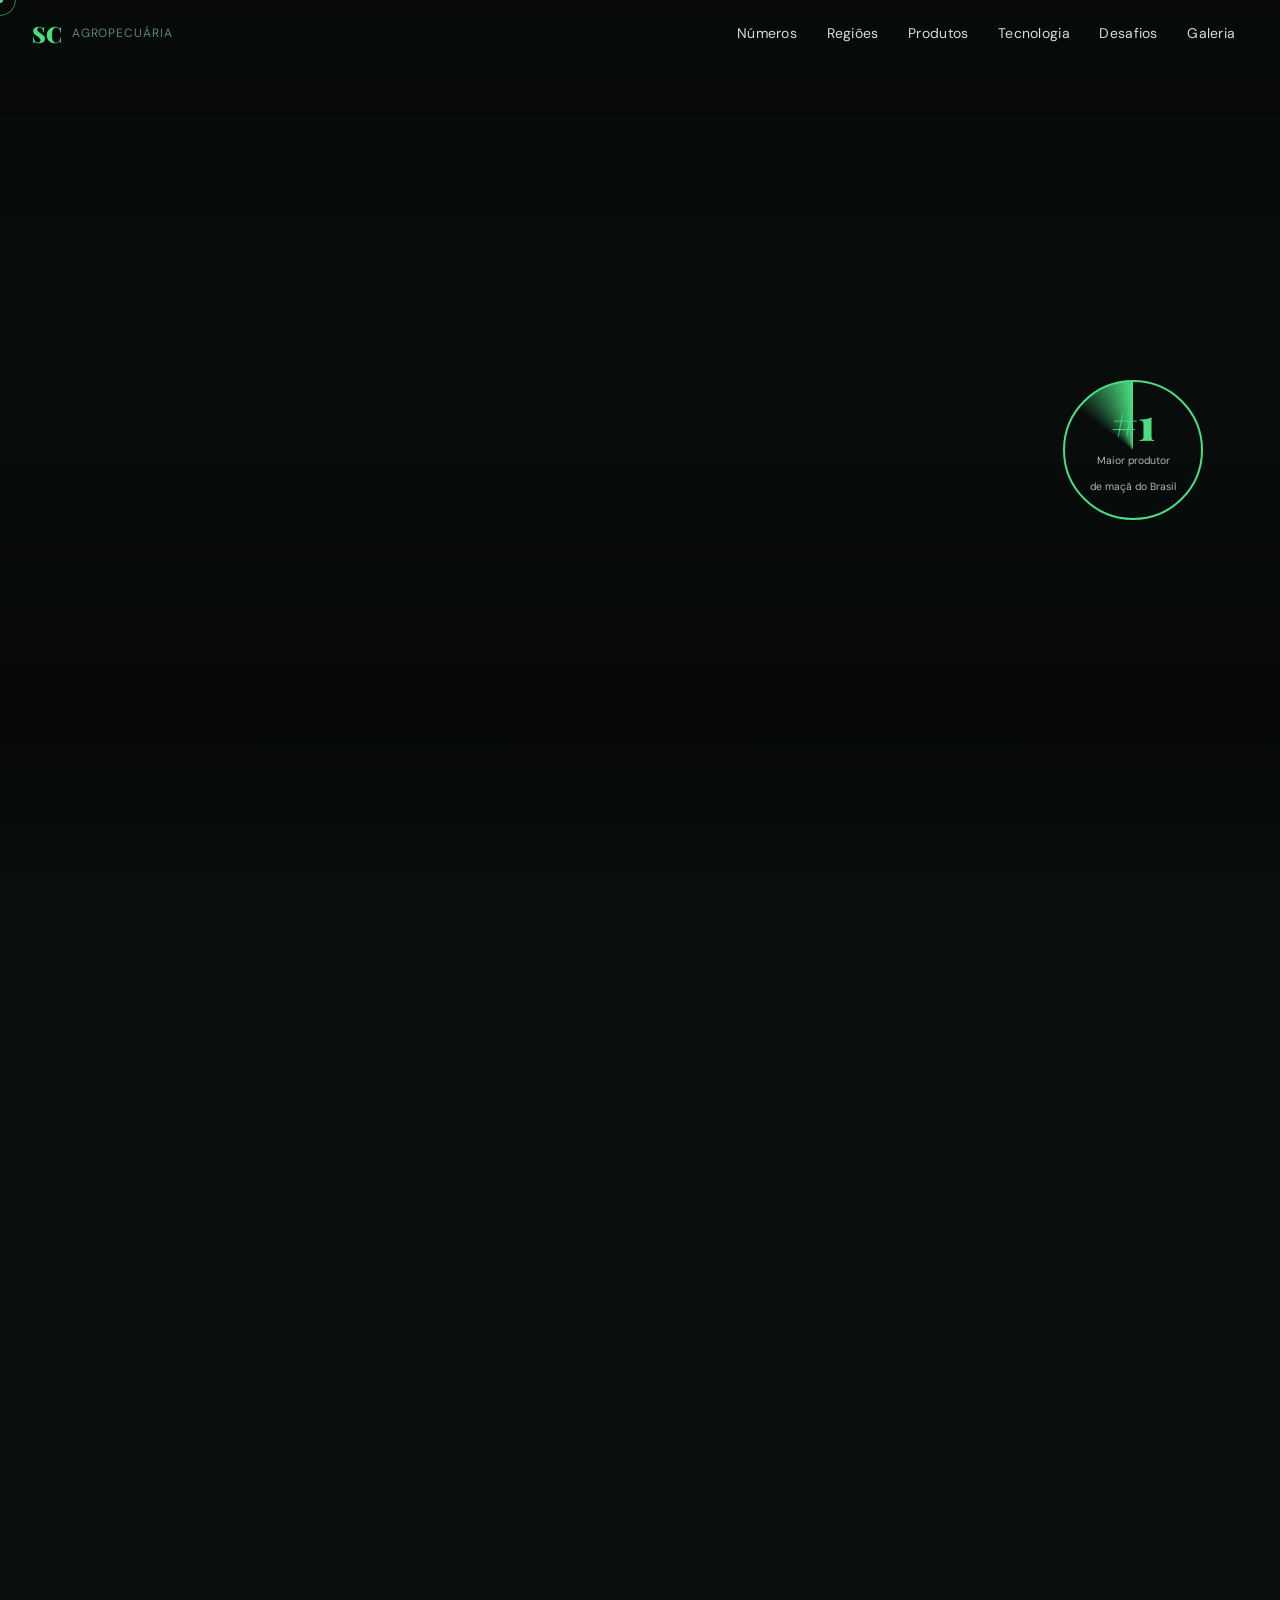
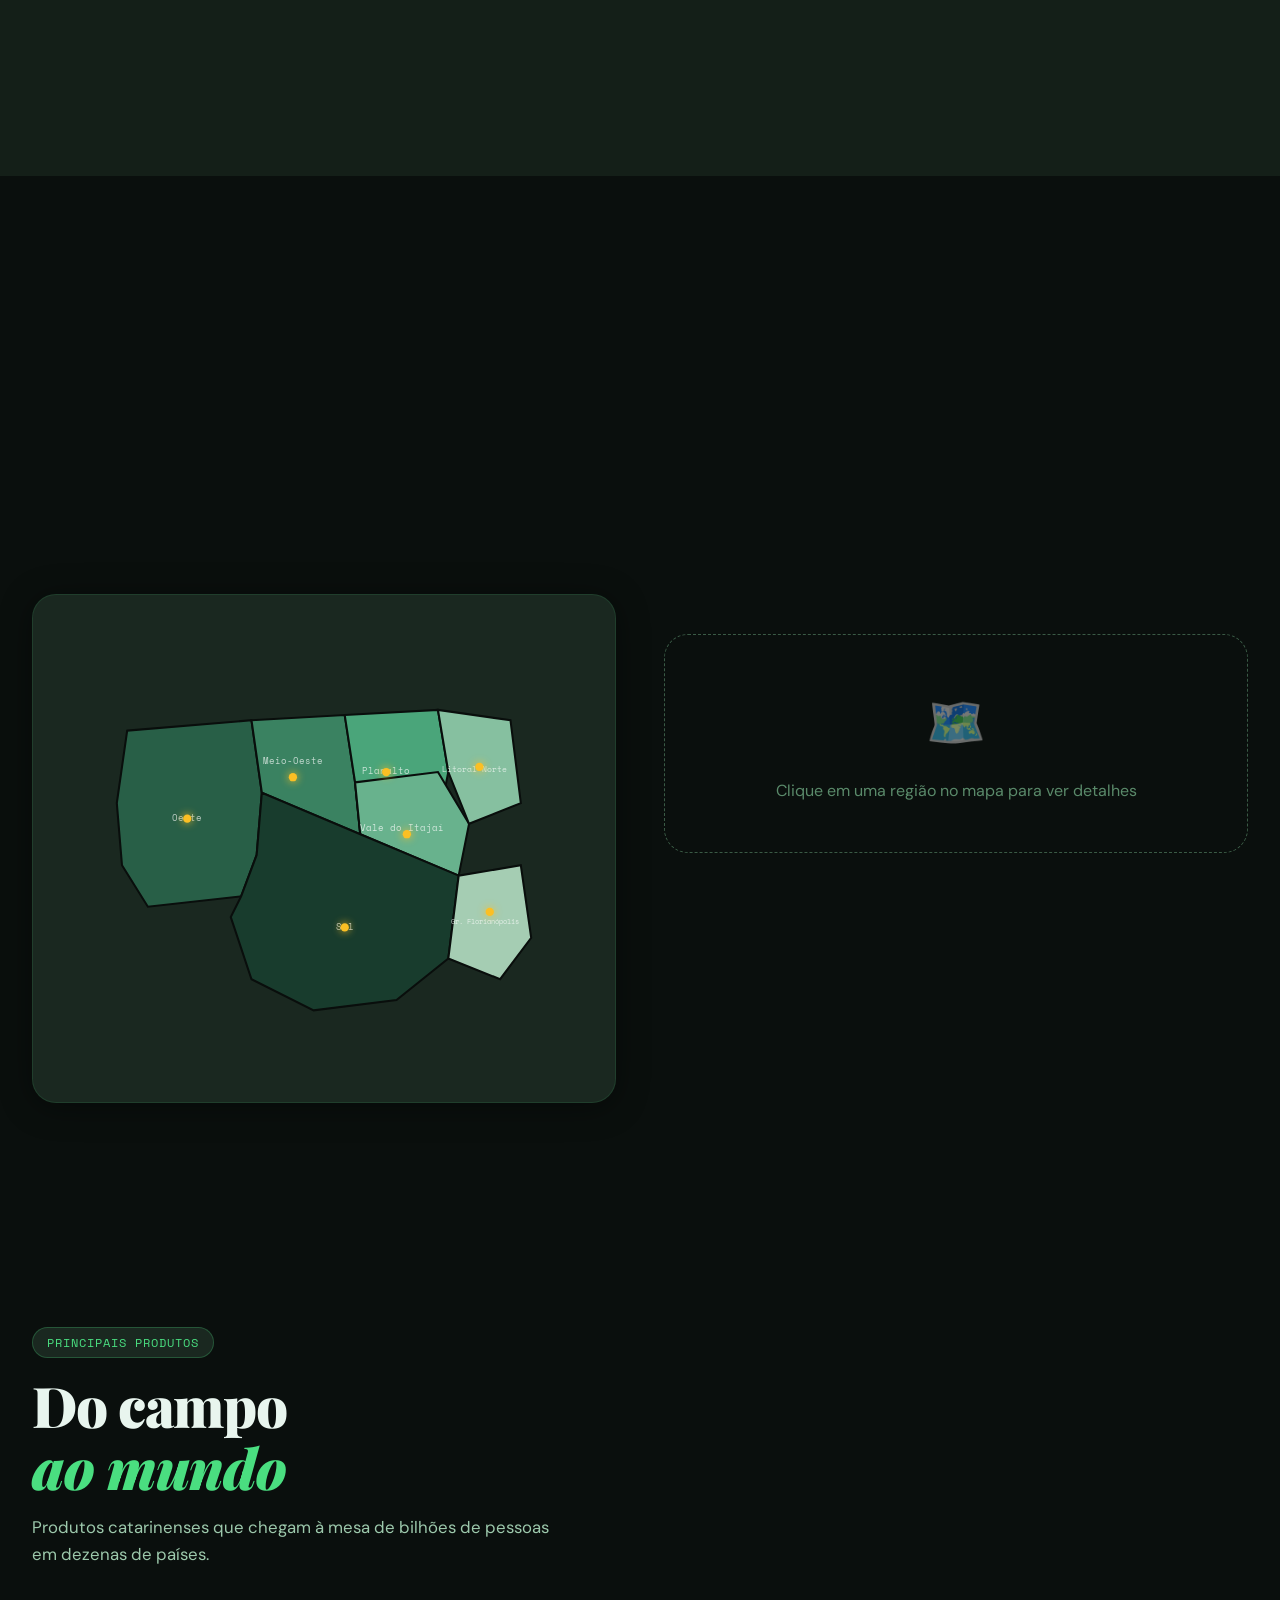
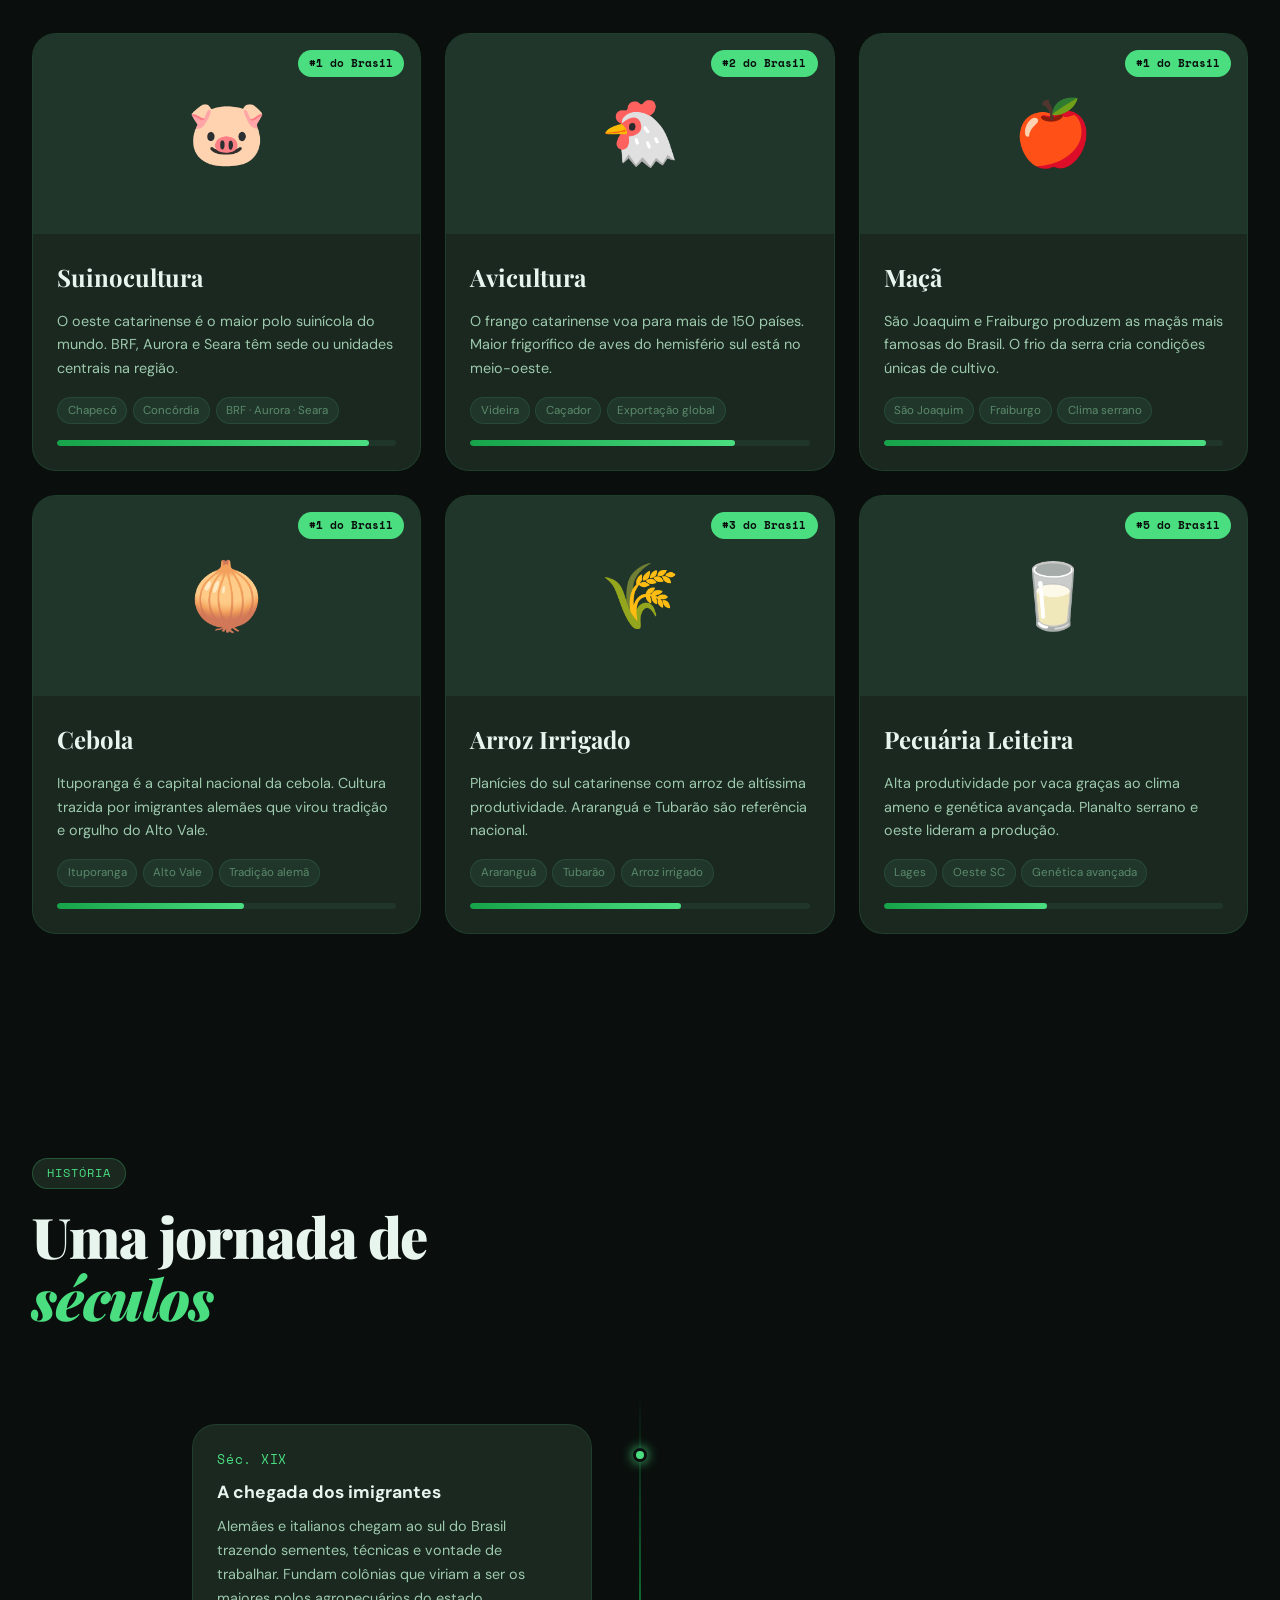
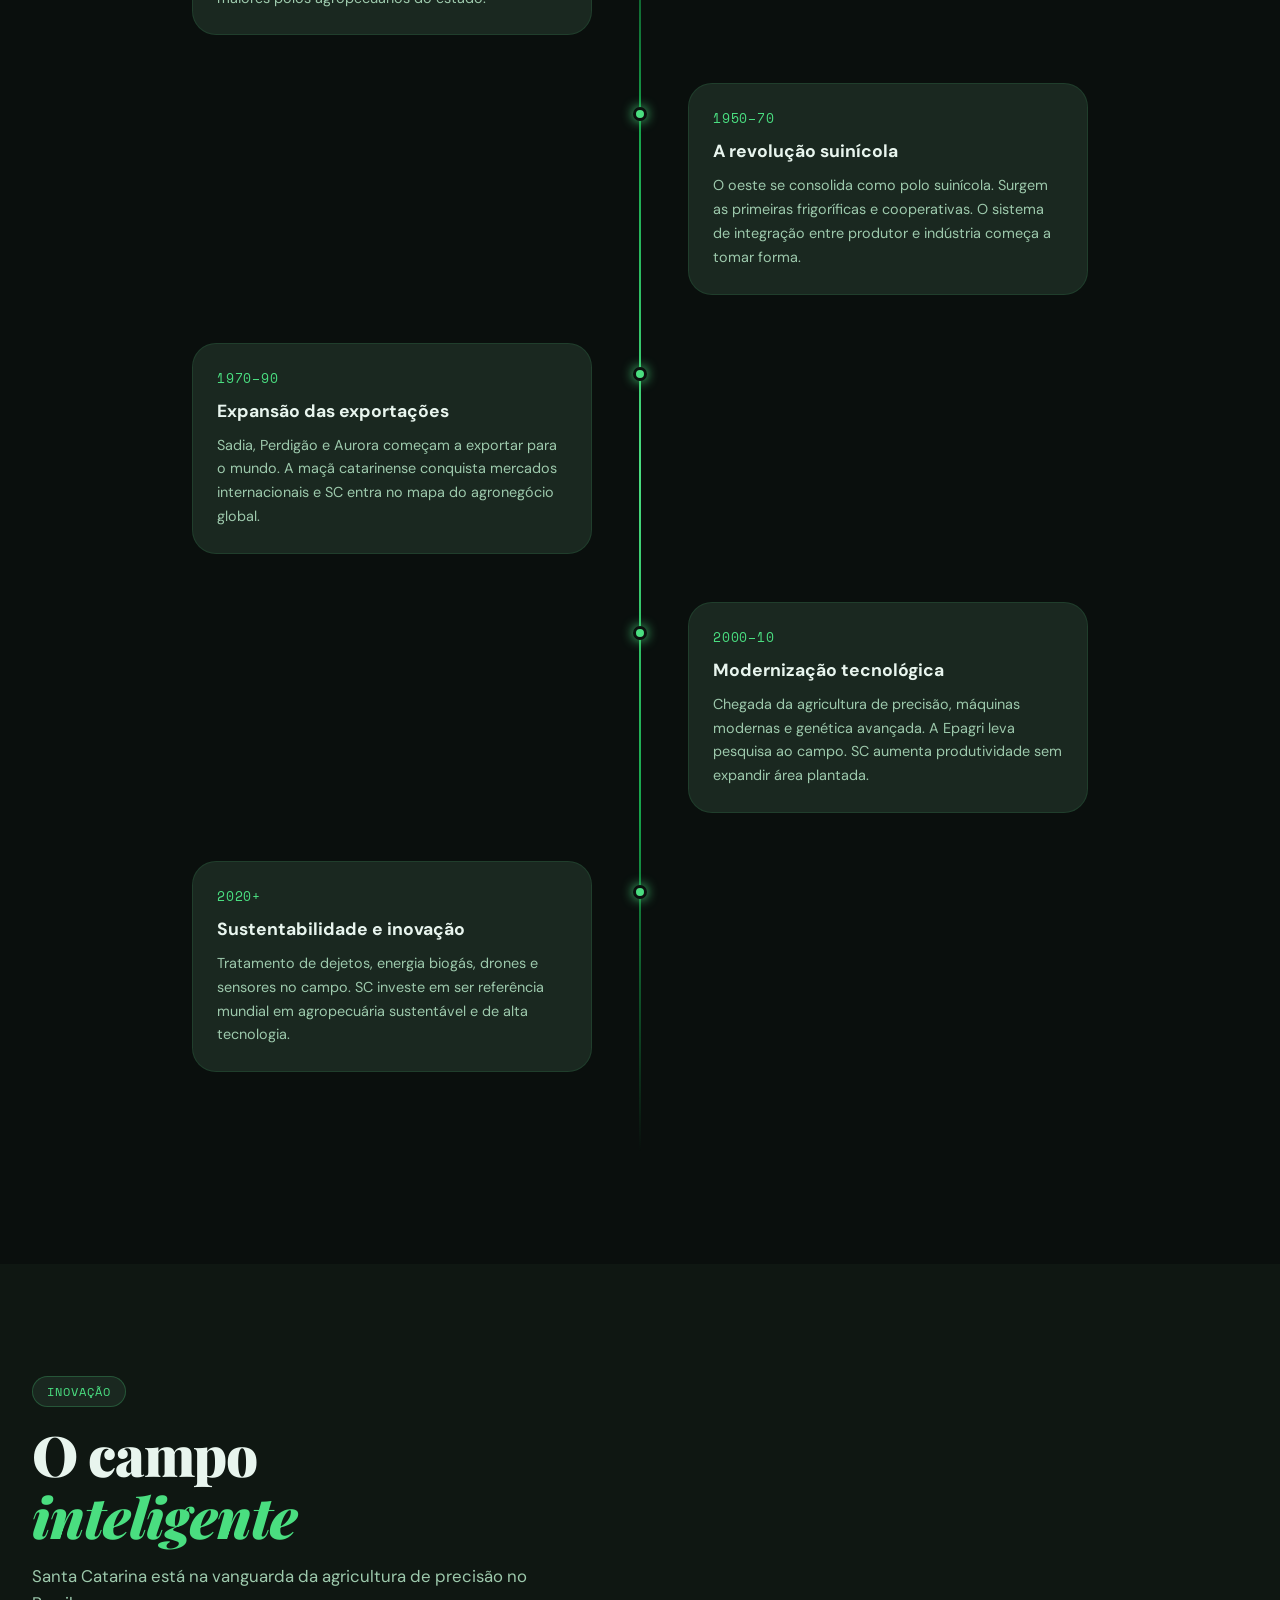
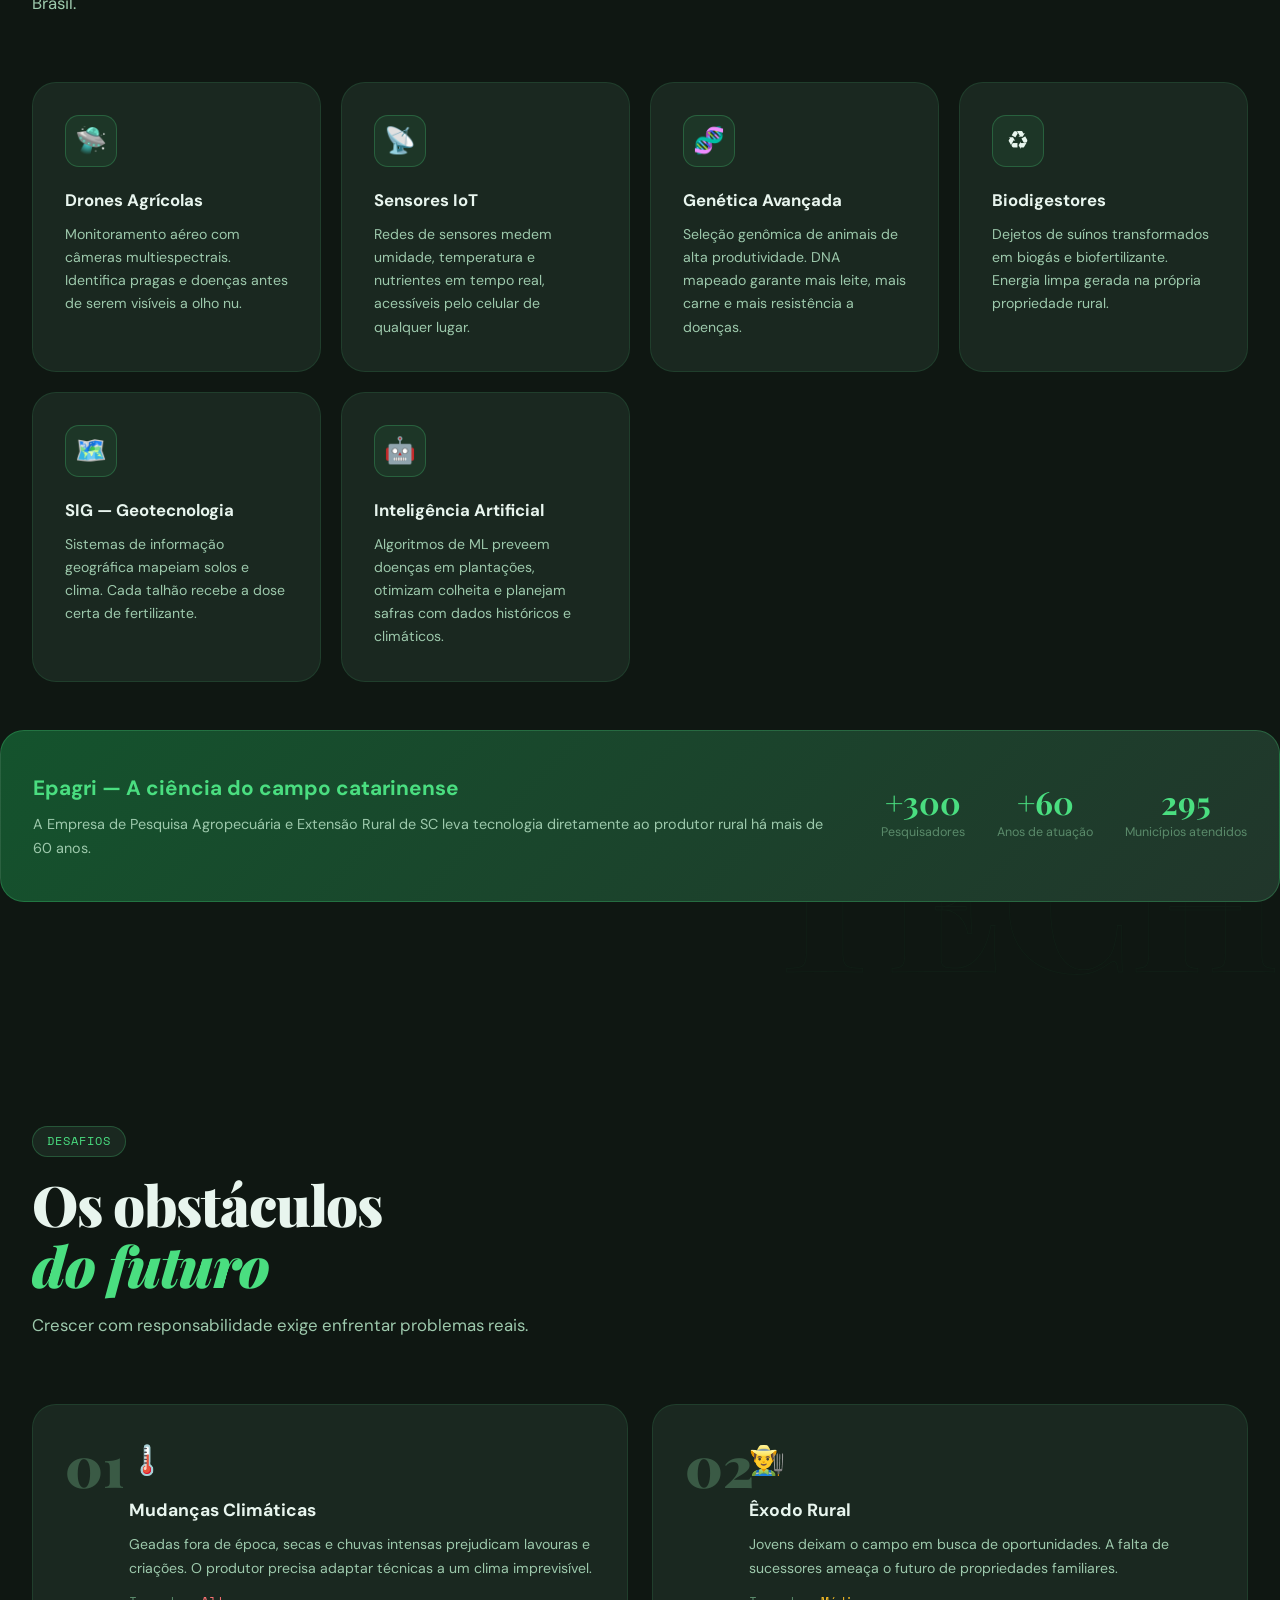
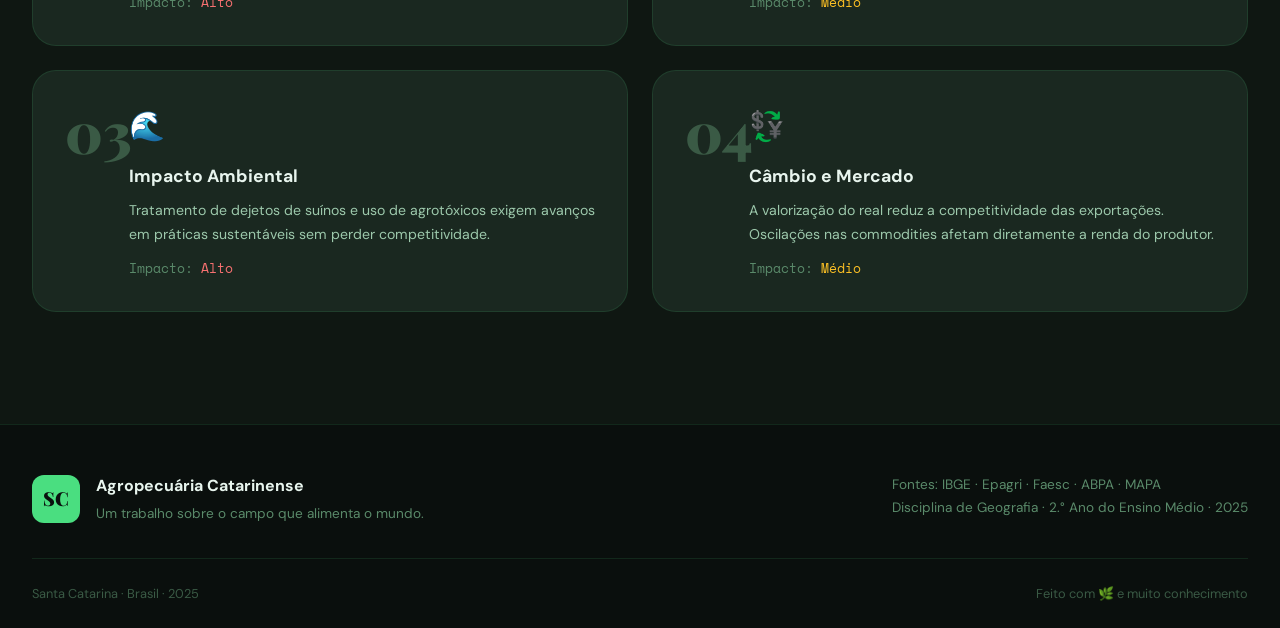
==== commit 706281b4: "Remove gallery section from index.html Removed the gallery section and its related content from the " ====
--- a/index.html
+++ b/index.html
@@ -242,42 +242,6 @@
   </div>
 </section>
 
-<!-- ═══ GALLERY ═══ -->
-<section id="gallery">
-  <div class="section-header">
-    <div class="section-tag reveal-up">Galeria</div>
-    <h2 class="section-title reveal-up">O campo em<br/><em>imagens</em></h2>
-  </div>
-  <div class="gallery-grid">
-    <div class="gallery-item gi-large reveal-up" data-delay="0"><img src="assets/images/hero-campo.jpg" alt="Vista aérea" loading="lazy" onerror="this.parentElement.classList.add('gi-no-img')"/><div class="gi-no-img-content">🌄<span>hero-campo.jpg</span></div><div class="gi-overlay"><p>Vista aérea das lavouras do oeste ao entardecer</p></div></div>
-    <div class="gallery-item reveal-up" data-delay="60"><img src="assets/images/familia-rural.jpg" alt="Família rural" loading="lazy" onerror="this.parentElement.classList.add('gi-no-img')"/><div class="gi-no-img-content">👨‍👩‍👧<span>familia-rural.jpg</span></div><div class="gi-overlay"><p>Família agricultora no oeste catarinense</p></div></div>
-    <div class="gallery-item reveal-up" data-delay="120"><img src="assets/images/colheita-maca.jpg" alt="Colheita maçã" loading="lazy" onerror="this.parentElement.classList.add('gi-no-img')"/><div class="gi-no-img-content">🍎<span>colheita-maca.jpg</span></div><div class="gi-overlay"><p>Colheita de maçã em São Joaquim</p></div></div>
-    <div class="gallery-item reveal-up" data-delay="180"><img src="assets/images/drone-lavoura.jpg" alt="Drone" loading="lazy" onerror="this.parentElement.classList.add('gi-no-img')"/><div class="gi-no-img-content">🛸<span>drone-lavoura.jpg</span></div><div class="gi-overlay"><p>Monitoramento com drone agrícola</p></div></div>
-    <div class="gallery-item gi-wide reveal-up" data-delay="240"><img src="assets/images/frigorifico.jpg" alt="Frigorífico" loading="lazy" onerror="this.parentElement.classList.add('gi-no-img')"/><div class="gi-no-img-content">🏭<span>frigorifico.jpg</span></div><div class="gi-overlay"><p>Linha de produção em frigorífico do oeste</p></div></div>
-    <div class="gallery-item reveal-up" data-delay="300"><img src="assets/images/lavoura-arroz.jpg" alt="Arroz" loading="lazy" onerror="this.parentElement.classList.add('gi-no-img')"/><div class="gi-no-img-content">🌾<span>lavoura-arroz.jpg</span></div><div class="gi-overlay"><p>Lavoura de arroz irrigado no sul do estado</p></div></div>
-    <div class="gallery-item reveal-up" data-delay="360"><img src="assets/images/cooperativa.jpg" alt="Cooperativa" loading="lazy" onerror="this.parentElement.classList.add('gi-no-img')"/><div class="gi-no-img-content">🤝<span>cooperativa.jpg</span></div><div class="gi-overlay"><p>Cooperativa agrícola recebendo produção</p></div></div>
-  </div>
-  <div class="img-guide reveal-up">
-    <h4>📂 Guia de imagens — pasta <code>assets/images/</code></h4>
-    <div class="img-guide-grid">
-      <div class="ig-item"><code>hero-campo.jpg</code><span>Vista aérea de lavoura</span></div>
-      <div class="ig-item"><code>suinos.jpg</code><span>Granja / criação de suínos</span></div>
-      <div class="ig-item"><code>frango.jpg</code><span>Aviário / frango de corte</span></div>
-      <div class="ig-item"><code>maca.jpg</code><span>Pomar ou colheita de maçã</span></div>
-      <div class="ig-item"><code>cebola.jpg</code><span>Lavoura de cebola</span></div>
-      <div class="ig-item"><code>arroz.jpg</code><span>Arroz irrigado</span></div>
-      <div class="ig-item"><code>leite.jpg</code><span>Pecuária leiteira / vaca</span></div>
-      <div class="ig-item"><code>familia-rural.jpg</code><span>Família de agricultores</span></div>
-      <div class="ig-item"><code>colheita-maca.jpg</code><span>Colheita de maçã</span></div>
-      <div class="ig-item"><code>drone-lavoura.jpg</code><span>Drone sobrevoando lavoura</span></div>
-      <div class="ig-item"><code>frigorifico.jpg</code><span>Interior de frigorífico</span></div>
-      <div class="ig-item"><code>lavoura-arroz.jpg</code><span>Lavoura de arroz de cima</span></div>
-      <div class="ig-item"><code>cooperativa.jpg</code><span>Caminhões na cooperativa</span></div>
-      <div class="ig-item"><code>video-bg.mp4</code><span>Vídeo de fundo (já incluso)</span></div>
-    </div>
-  </div>
-</section>
-
 <footer id="footer">
   <div class="footer-inner">
     <div class="footer-brand"><div class="fb-logo">SC</div><div><strong>Agropecuária Catarinense</strong><p>Um trabalho sobre o campo que alimenta o mundo.</p></div></div>
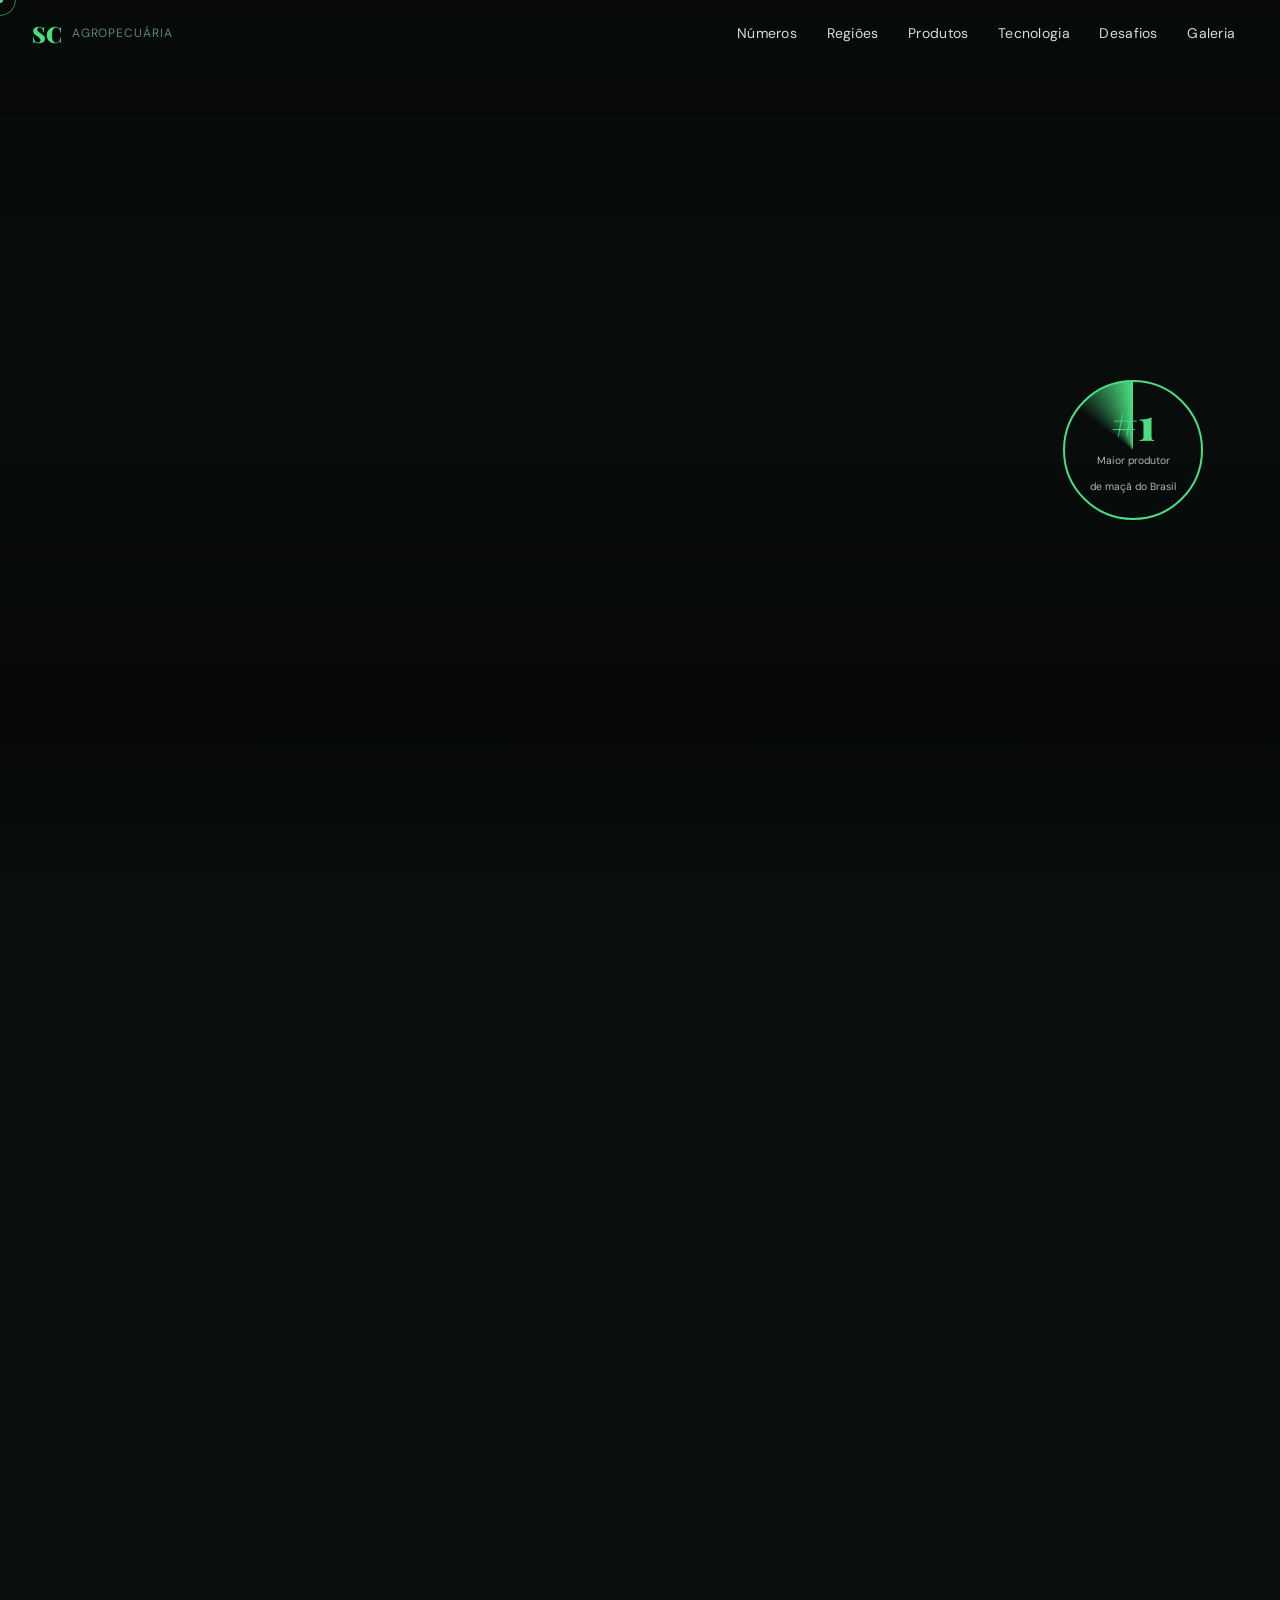
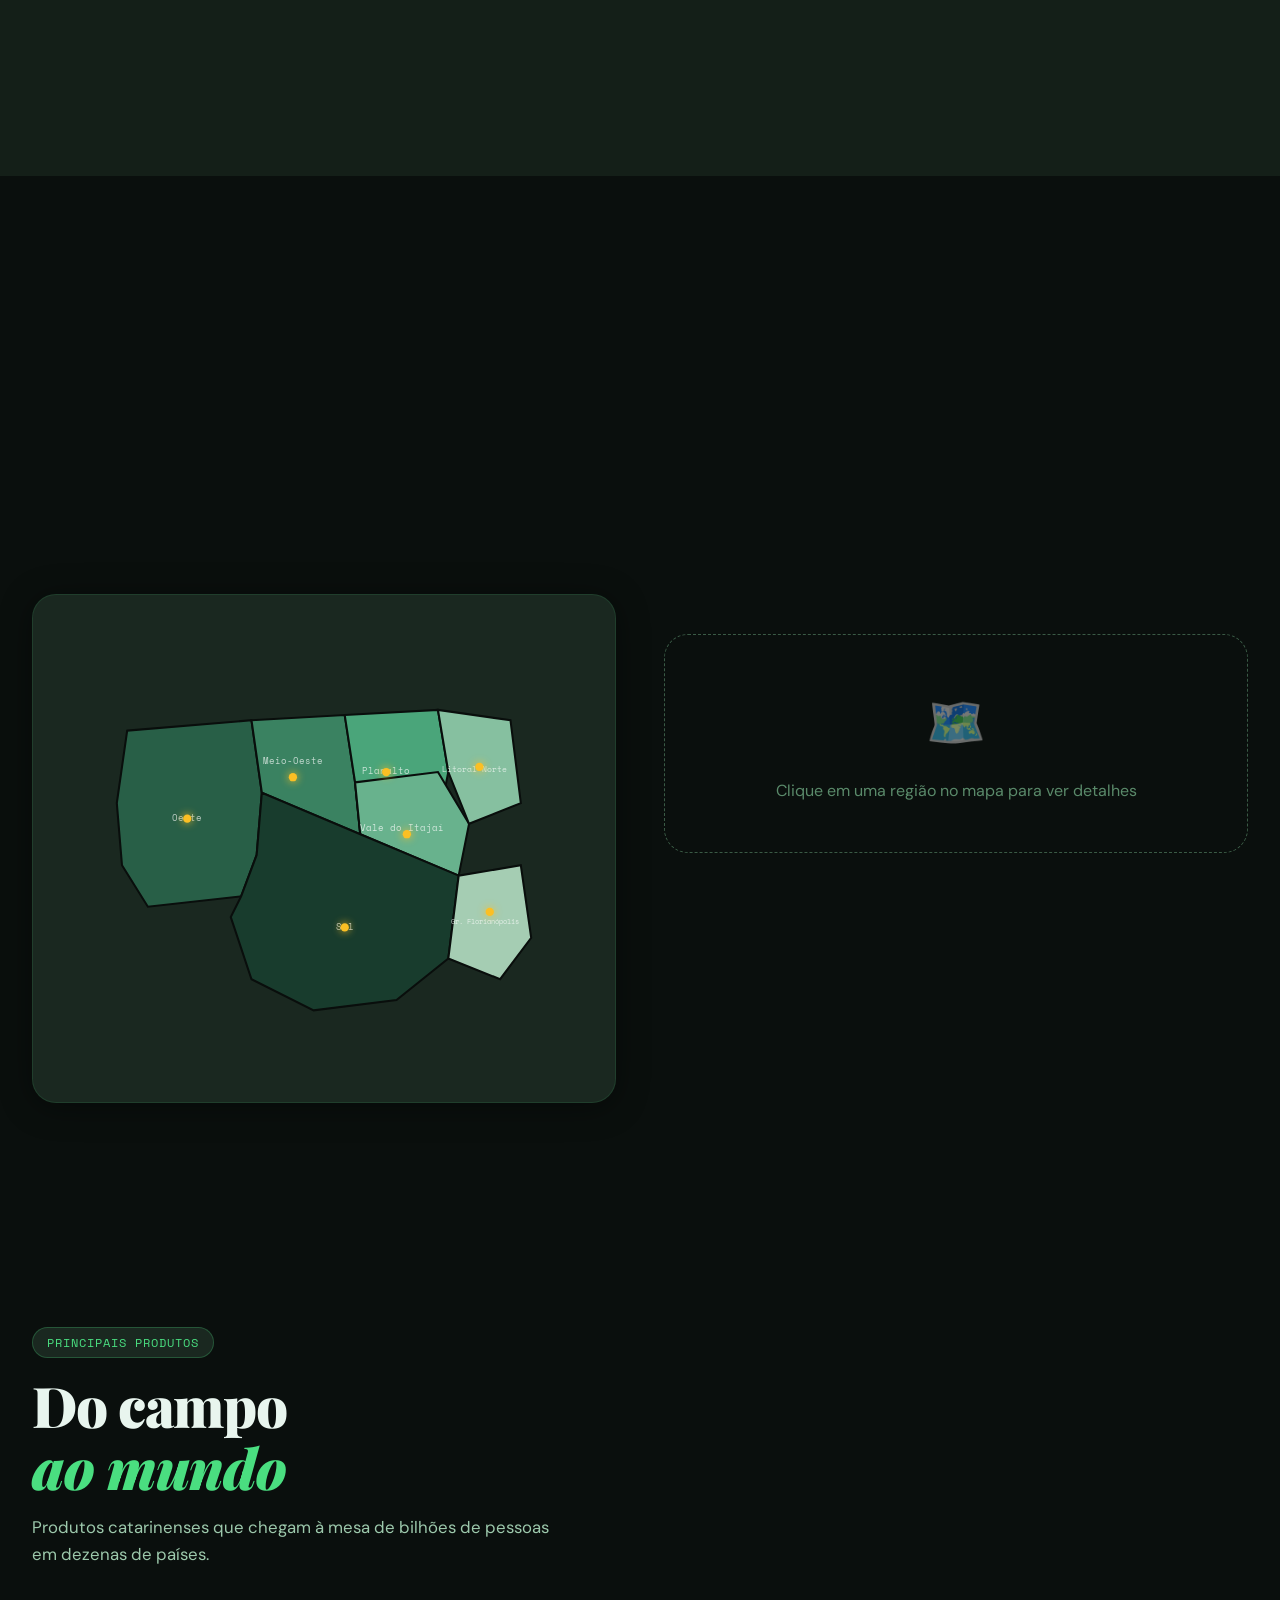
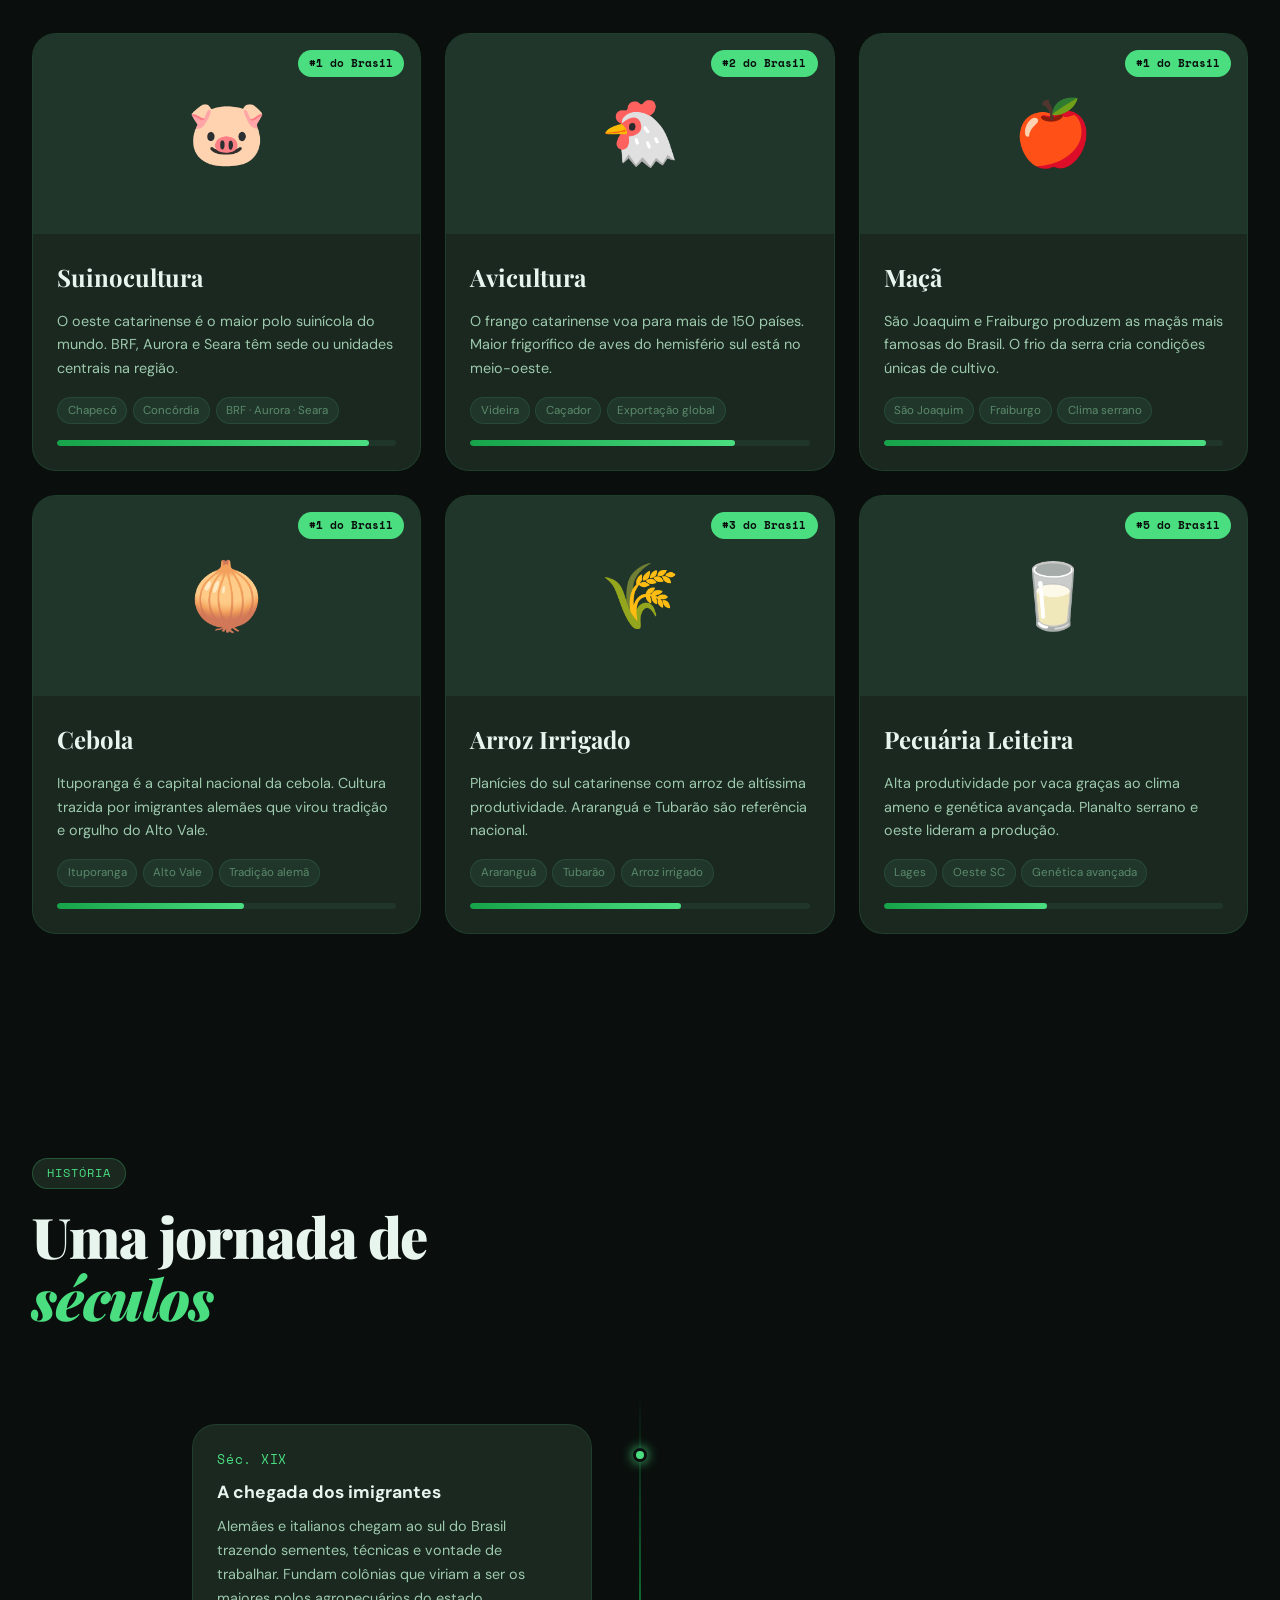
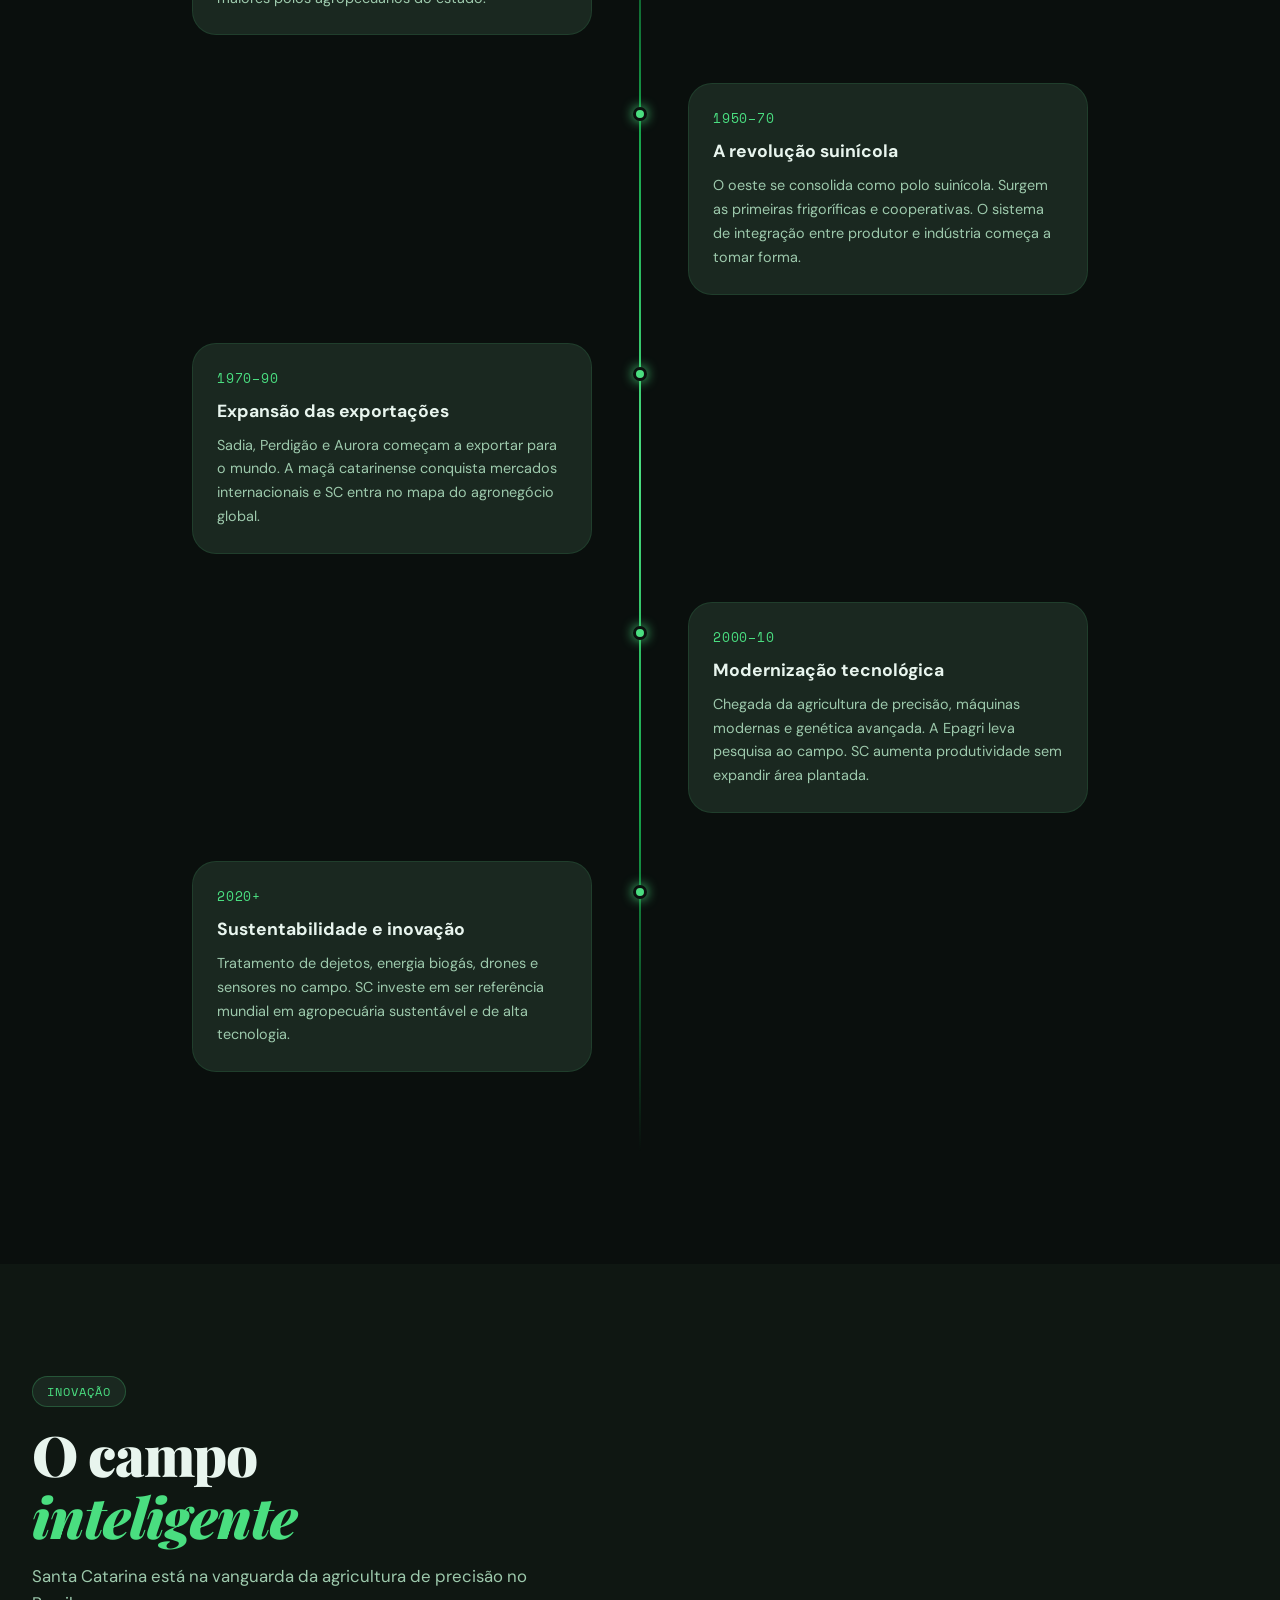
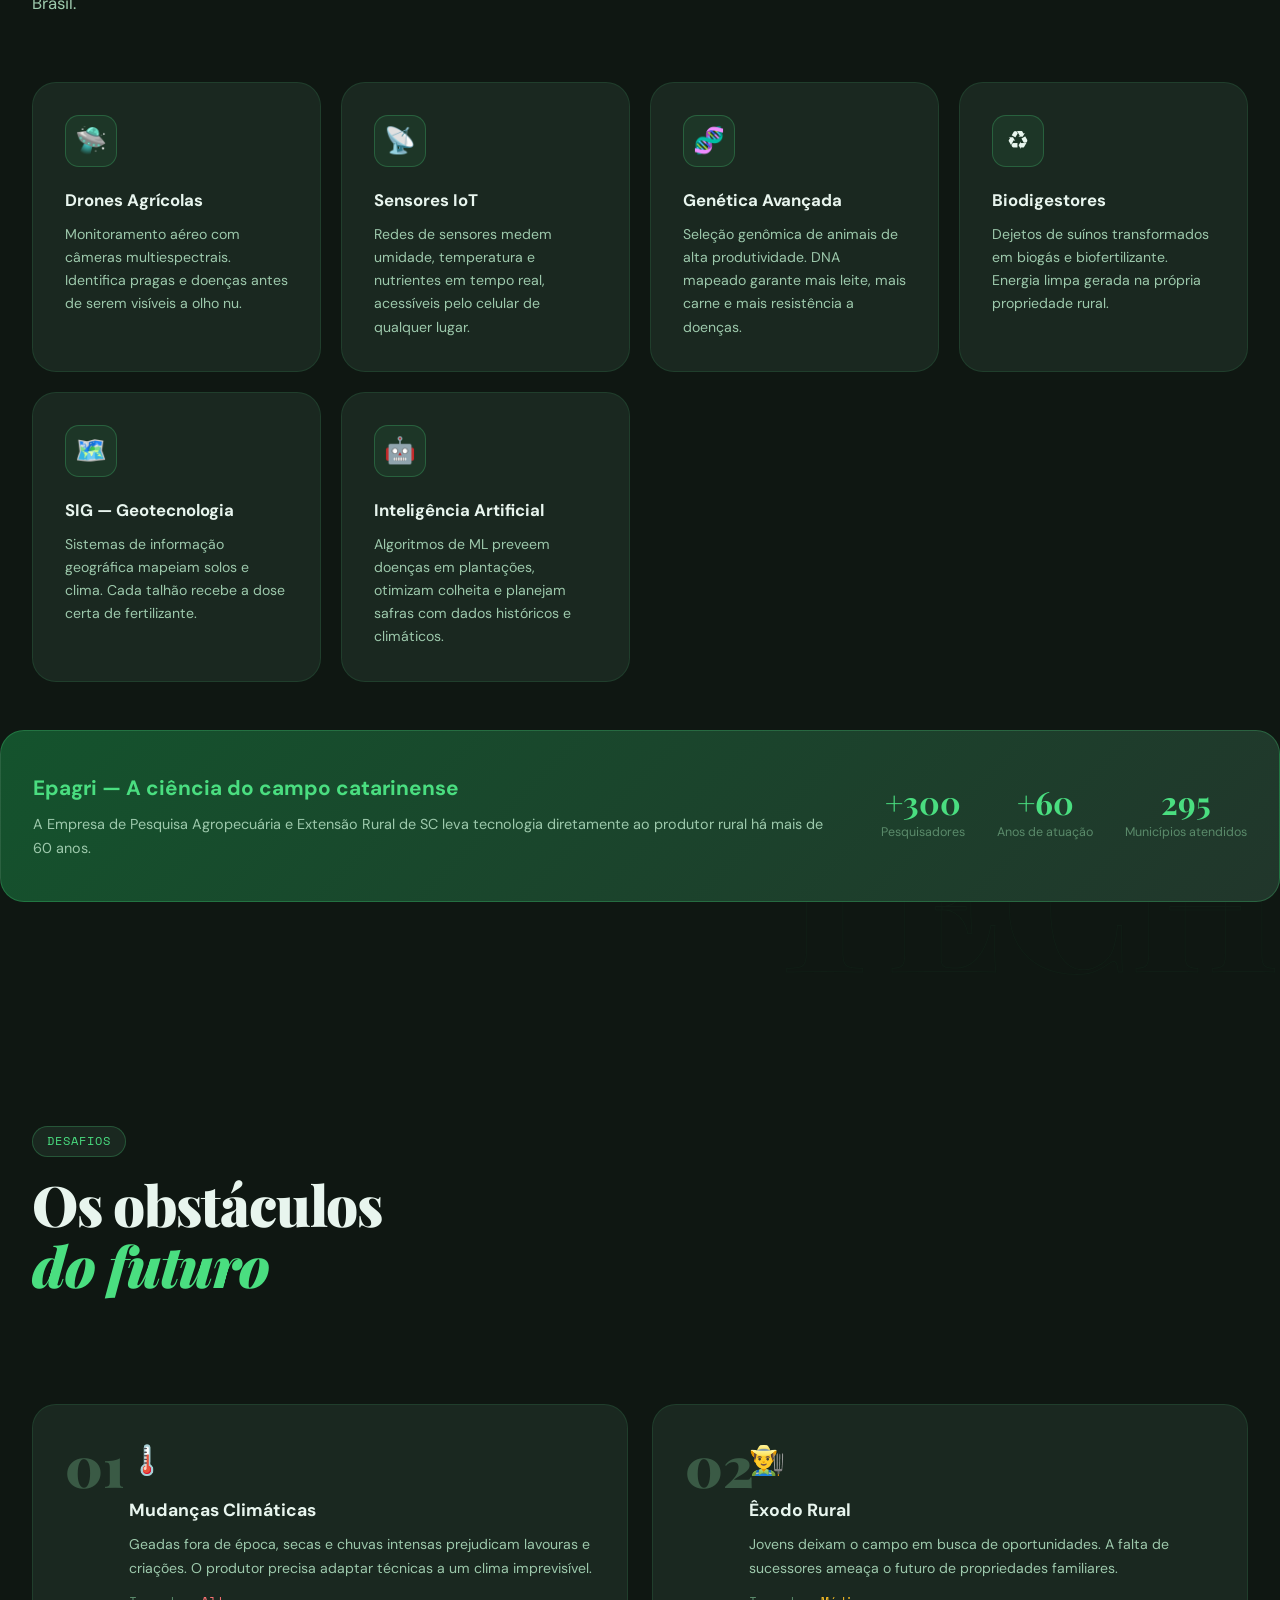
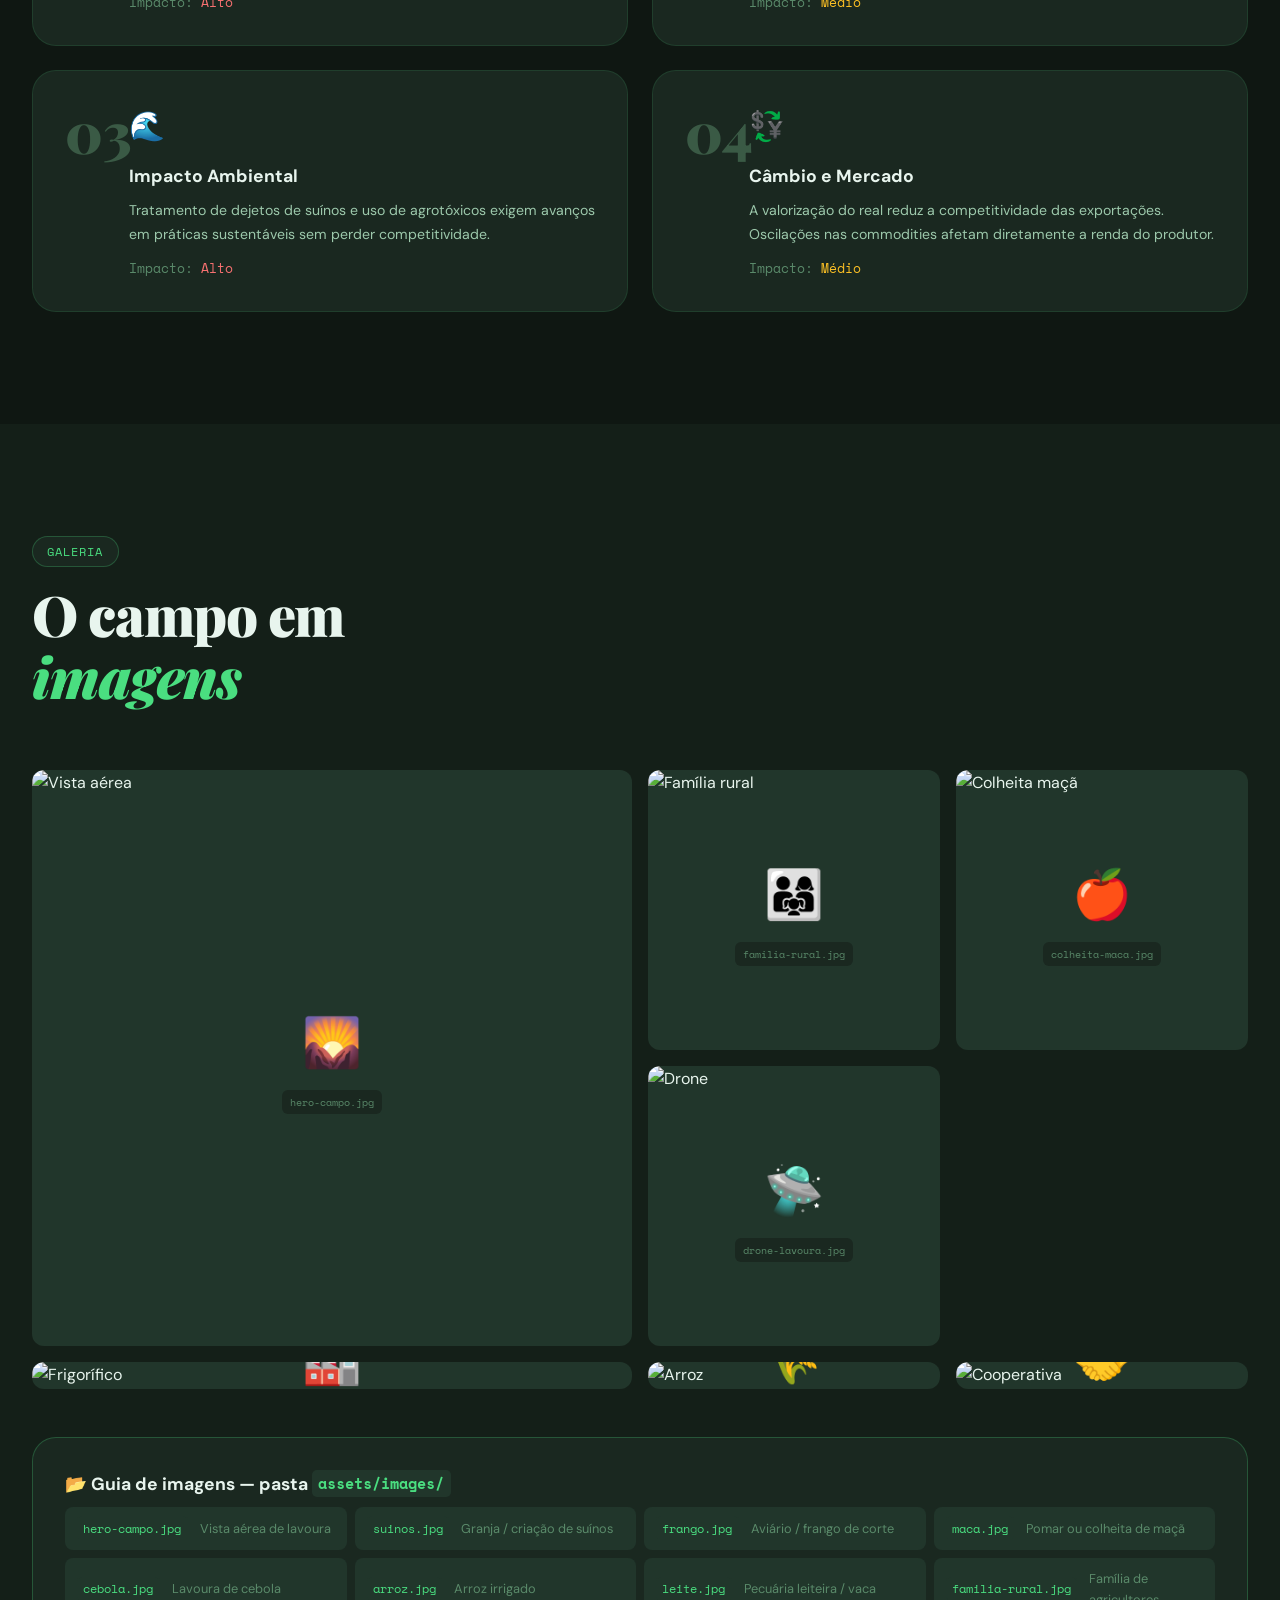
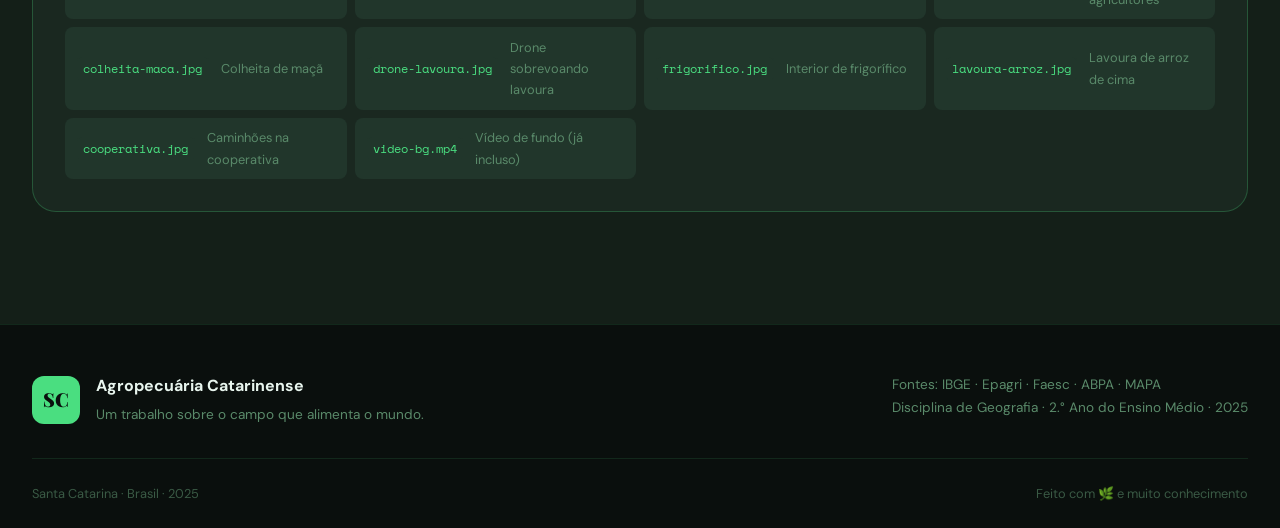
==== commit 833f1a75: "Add gallery section with agricultural images Added a new gallery section with images and description" ====
--- a/index.html
+++ b/index.html
@@ -242,6 +242,42 @@
   </div>
 </section>
 
+<!-- ═══ GALLERY ═══ -->
+<section id="gallery">
+  <div class="section-header">
+    <div class="section-tag reveal-up">Galeria</div>
+    <h2 class="section-title reveal-up">O campo em<br/><em>imagens</em></h2>
+  </div>
+  <div class="gallery-grid">
+    <div class="gallery-item gi-large reveal-up" data-delay="0"><img src="assets/images/hero-campo.jpg" alt="Vista aérea" loading="lazy" onerror="this.parentElement.classList.add('gi-no-img')"/><div class="gi-no-img-content">🌄<span>hero-campo.jpg</span></div><div class="gi-overlay"><p>Vista aérea das lavouras do oeste ao entardecer</p></div></div>
+    <div class="gallery-item reveal-up" data-delay="60"><img src="assets/images/familia-rural.jpg" alt="Família rural" loading="lazy" onerror="this.parentElement.classList.add('gi-no-img')"/><div class="gi-no-img-content">👨‍👩‍👧<span>familia-rural.jpg</span></div><div class="gi-overlay"><p>Família agricultora no oeste catarinense</p></div></div>
+    <div class="gallery-item reveal-up" data-delay="120"><img src="assets/images/colheita-maca.jpg" alt="Colheita maçã" loading="lazy" onerror="this.parentElement.classList.add('gi-no-img')"/><div class="gi-no-img-content">🍎<span>colheita-maca.jpg</span></div><div class="gi-overlay"><p>Colheita de maçã em São Joaquim</p></div></div>
+    <div class="gallery-item reveal-up" data-delay="180"><img src="assets/images/drone-lavoura.jpg" alt="Drone" loading="lazy" onerror="this.parentElement.classList.add('gi-no-img')"/><div class="gi-no-img-content">🛸<span>drone-lavoura.jpg</span></div><div class="gi-overlay"><p>Monitoramento com drone agrícola</p></div></div>
+    <div class="gallery-item gi-wide reveal-up" data-delay="240"><img src="assets/images/frigorifico.jpg" alt="Frigorífico" loading="lazy" onerror="this.parentElement.classList.add('gi-no-img')"/><div class="gi-no-img-content">🏭<span>frigorifico.jpg</span></div><div class="gi-overlay"><p>Linha de produção em frigorífico do oeste</p></div></div>
+    <div class="gallery-item reveal-up" data-delay="300"><img src="assets/images/lavoura-arroz.jpg" alt="Arroz" loading="lazy" onerror="this.parentElement.classList.add('gi-no-img')"/><div class="gi-no-img-content">🌾<span>lavoura-arroz.jpg</span></div><div class="gi-overlay"><p>Lavoura de arroz irrigado no sul do estado</p></div></div>
+    <div class="gallery-item reveal-up" data-delay="360"><img src="assets/images/cooperativa.jpg" alt="Cooperativa" loading="lazy" onerror="this.parentElement.classList.add('gi-no-img')"/><div class="gi-no-img-content">🤝<span>cooperativa.jpg</span></div><div class="gi-overlay"><p>Cooperativa agrícola recebendo produção</p></div></div>
+  </div>
+  <div class="img-guide reveal-up">
+    <h4>📂 Guia de imagens — pasta <code>assets/images/</code></h4>
+    <div class="img-guide-grid">
+      <div class="ig-item"><code>hero-campo.jpg</code><span>Vista aérea de lavoura</span></div>
+      <div class="ig-item"><code>suinos.jpg</code><span>Granja / criação de suínos</span></div>
+      <div class="ig-item"><code>frango.jpg</code><span>Aviário / frango de corte</span></div>
+      <div class="ig-item"><code>maca.jpg</code><span>Pomar ou colheita de maçã</span></div>
+      <div class="ig-item"><code>cebola.jpg</code><span>Lavoura de cebola</span></div>
+      <div class="ig-item"><code>arroz.jpg</code><span>Arroz irrigado</span></div>
+      <div class="ig-item"><code>leite.jpg</code><span>Pecuária leiteira / vaca</span></div>
+      <div class="ig-item"><code>familia-rural.jpg</code><span>Família de agricultores</span></div>
+      <div class="ig-item"><code>colheita-maca.jpg</code><span>Colheita de maçã</span></div>
+      <div class="ig-item"><code>drone-lavoura.jpg</code><span>Drone sobrevoando lavoura</span></div>
+      <div class="ig-item"><code>frigorifico.jpg</code><span>Interior de frigorífico</span></div>
+      <div class="ig-item"><code>lavoura-arroz.jpg</code><span>Lavoura de arroz de cima</span></div>
+      <div class="ig-item"><code>cooperativa.jpg</code><span>Caminhões na cooperativa</span></div>
+      <div class="ig-item"><code>video-bg.mp4</code><span>Vídeo de fundo (já incluso)</span></div>
+    </div>
+  </div>
+</section>
+
 <footer id="footer">
   <div class="footer-inner">
     <div class="footer-brand"><div class="fb-logo">SC</div><div><strong>Agropecuária Catarinense</strong><p>Um trabalho sobre o campo que alimenta o mundo.</p></div></div>
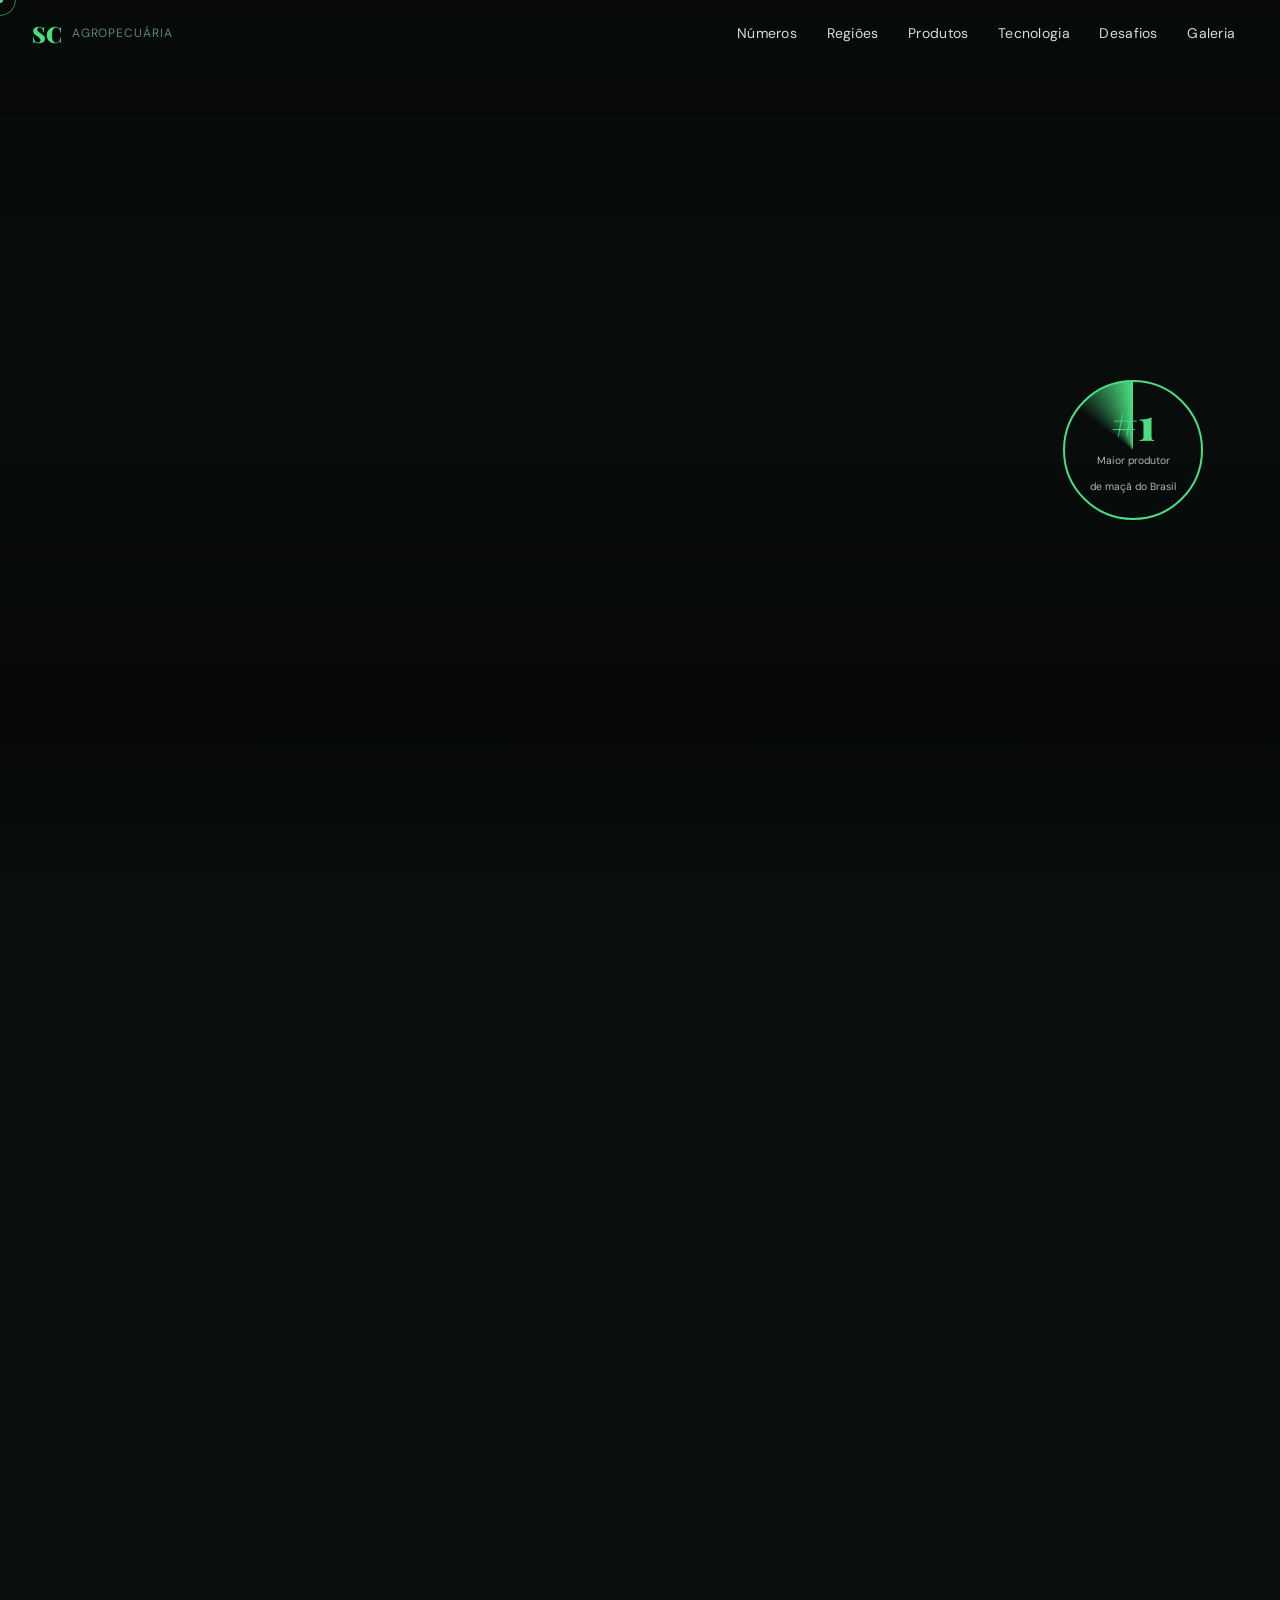
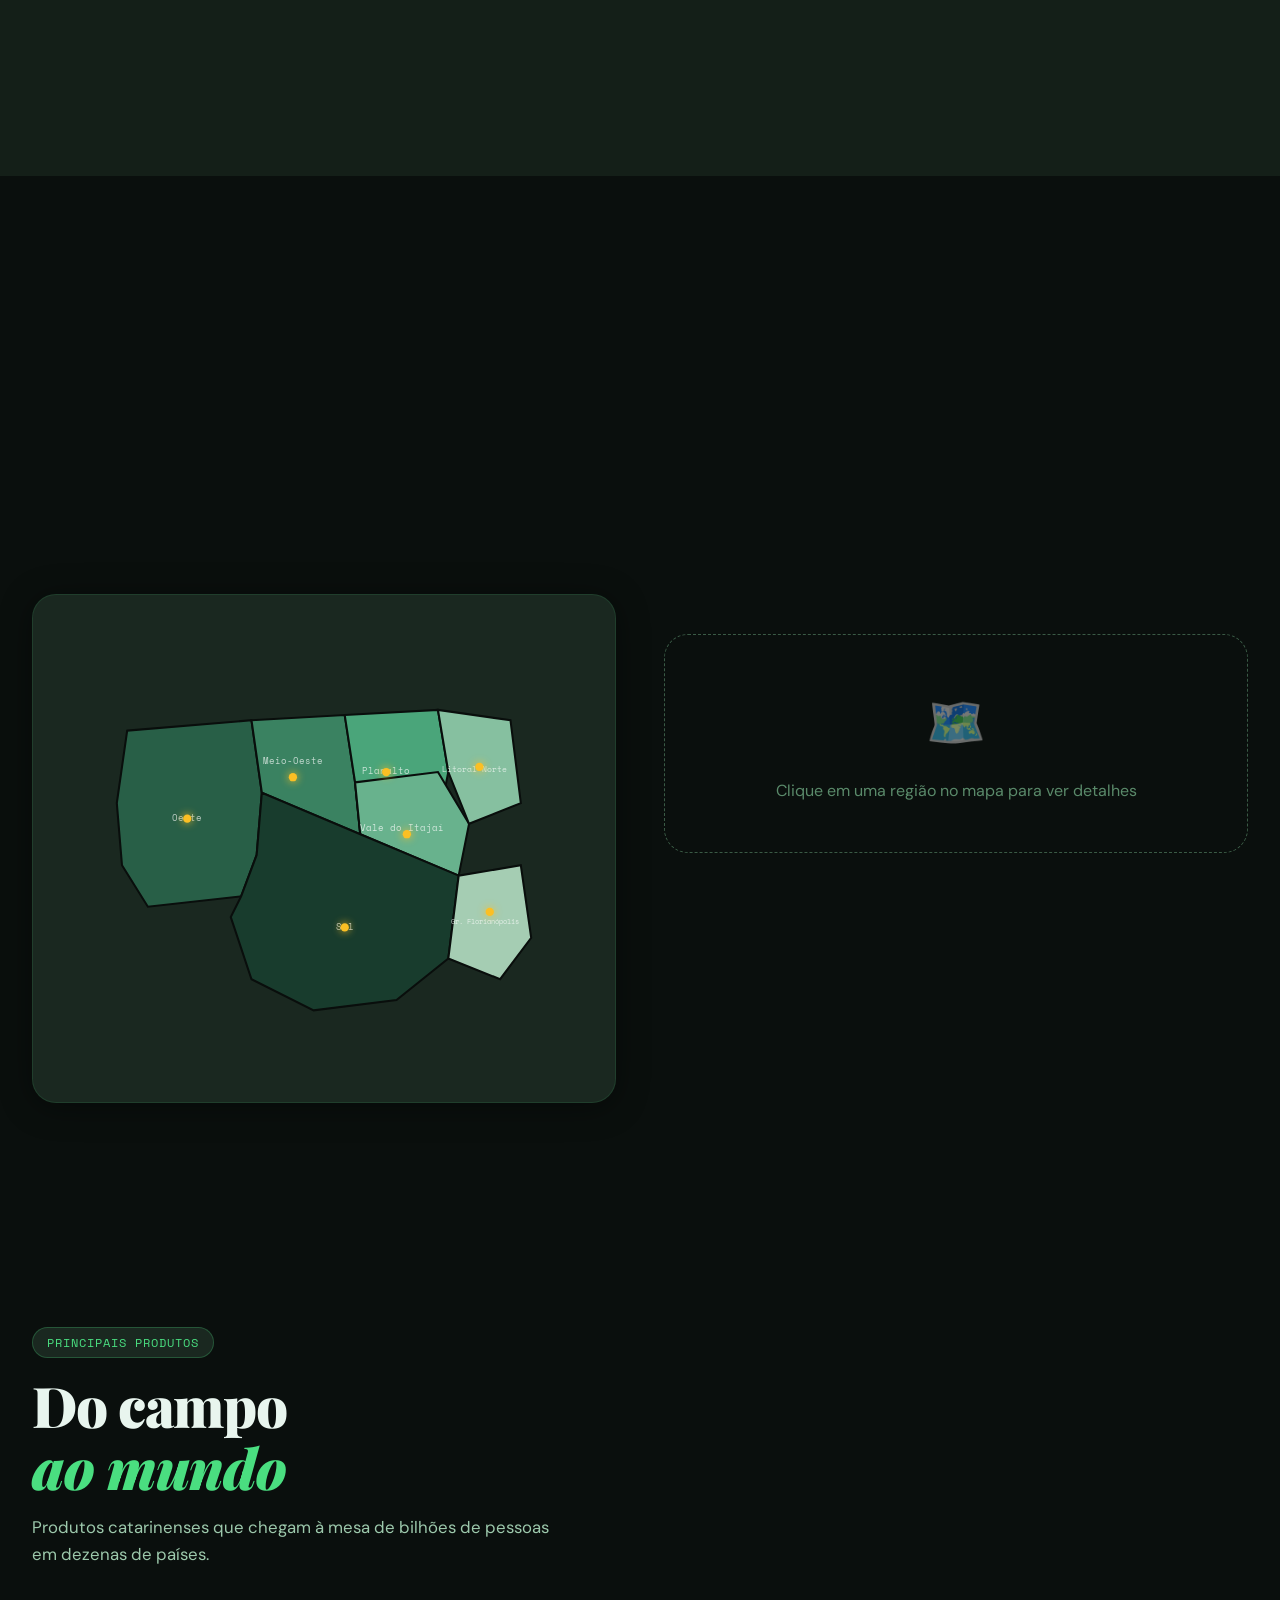
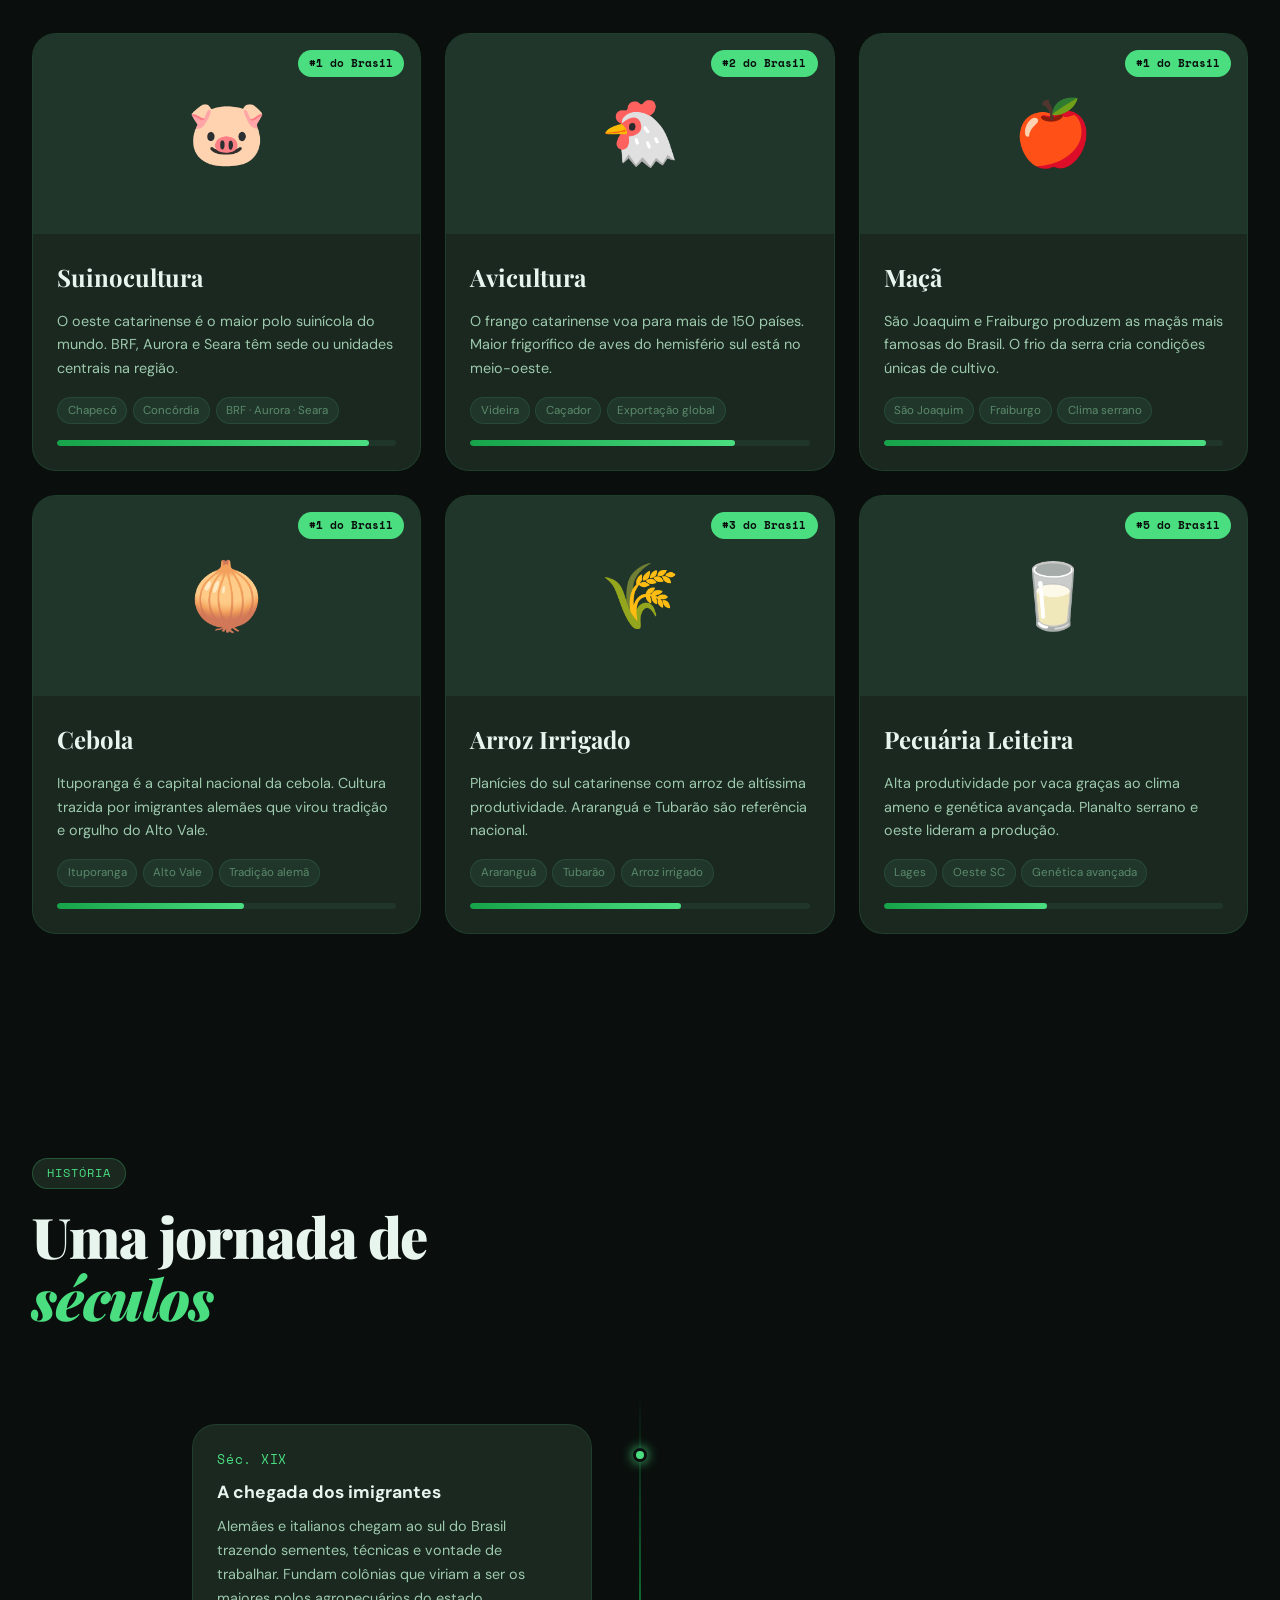
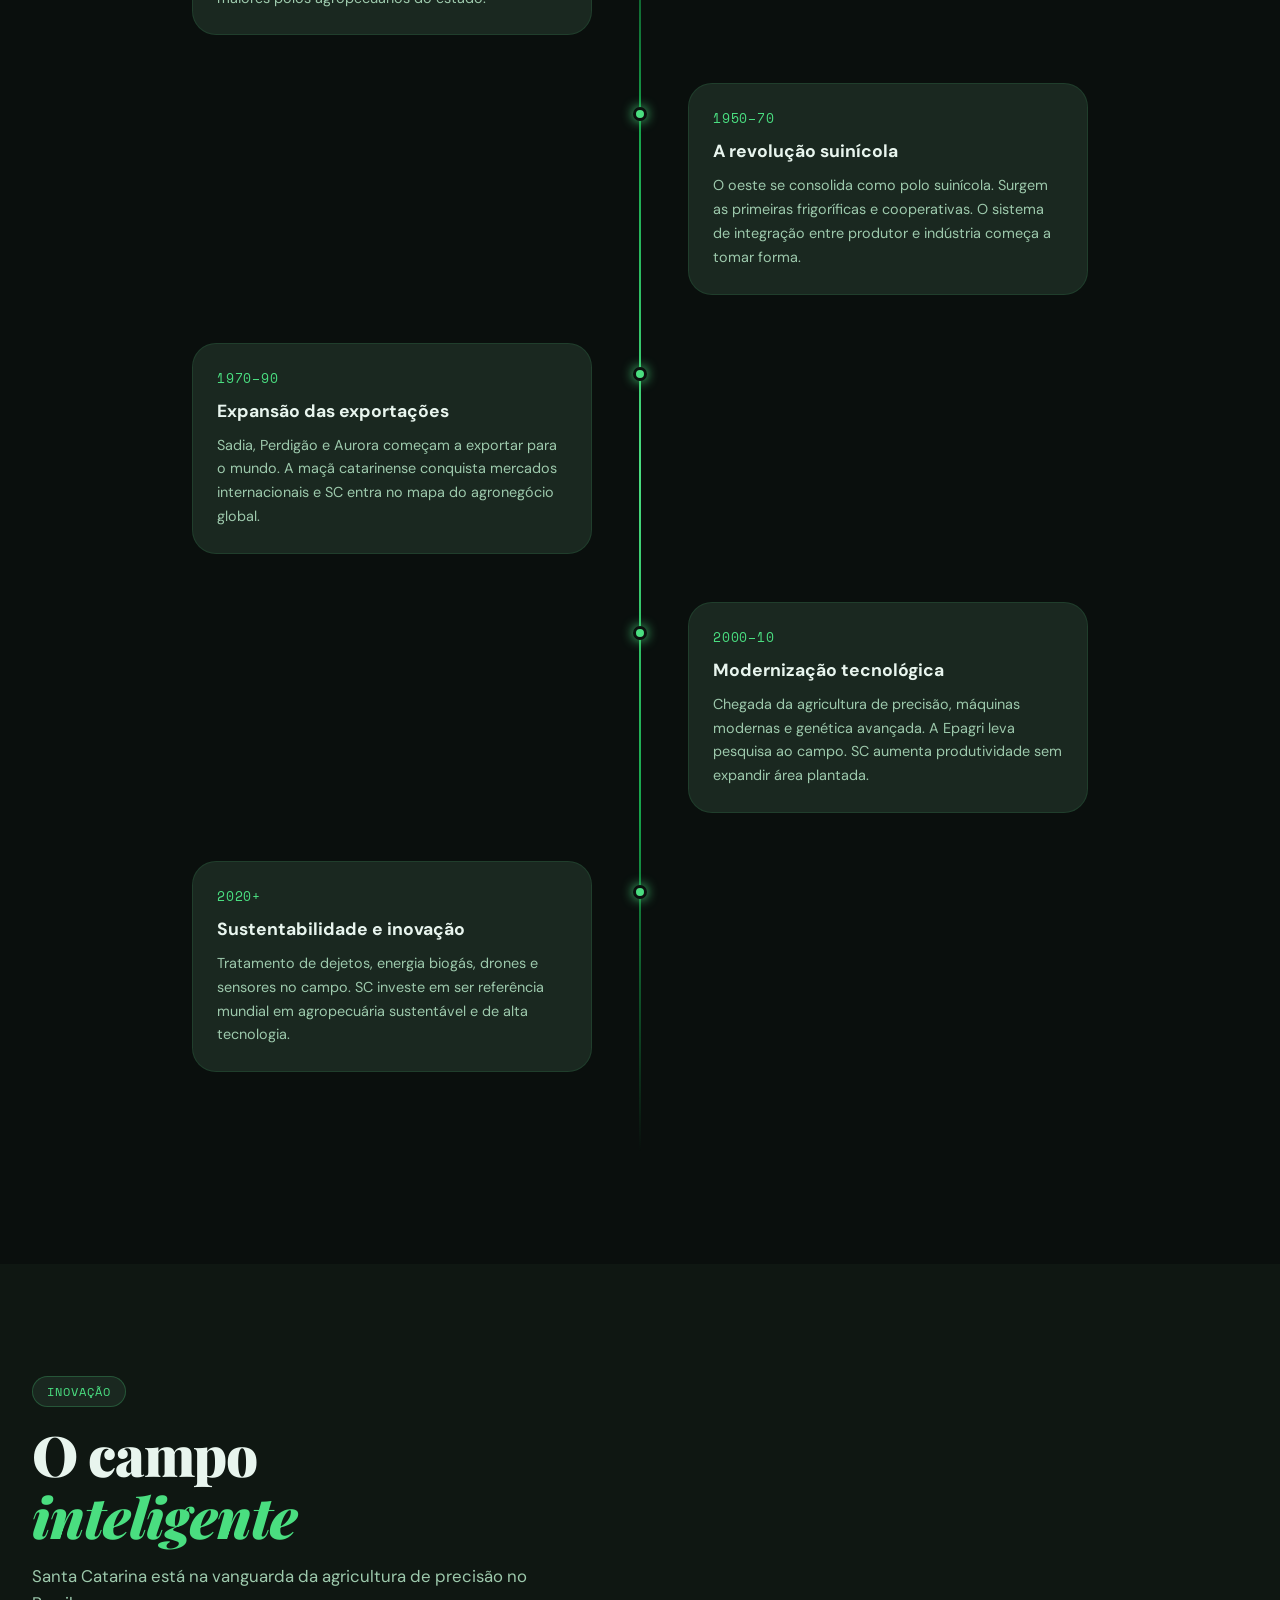
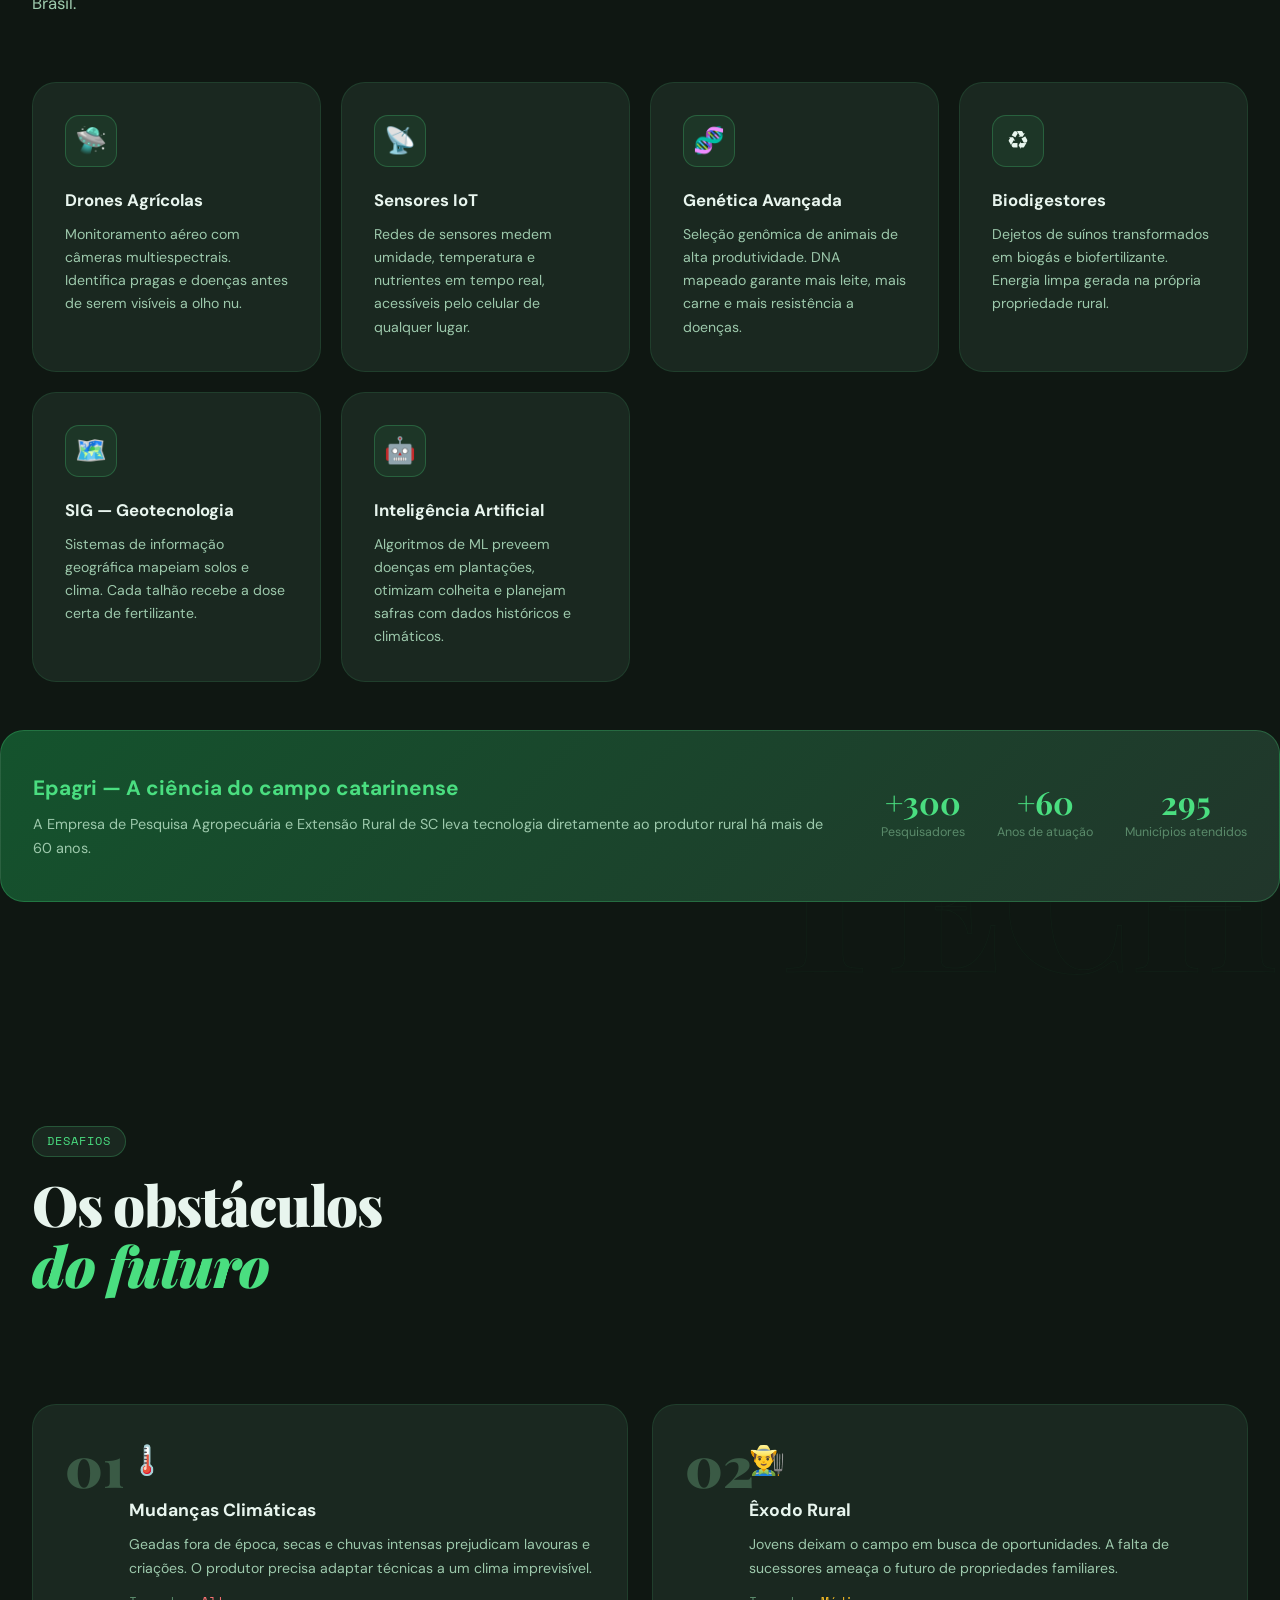
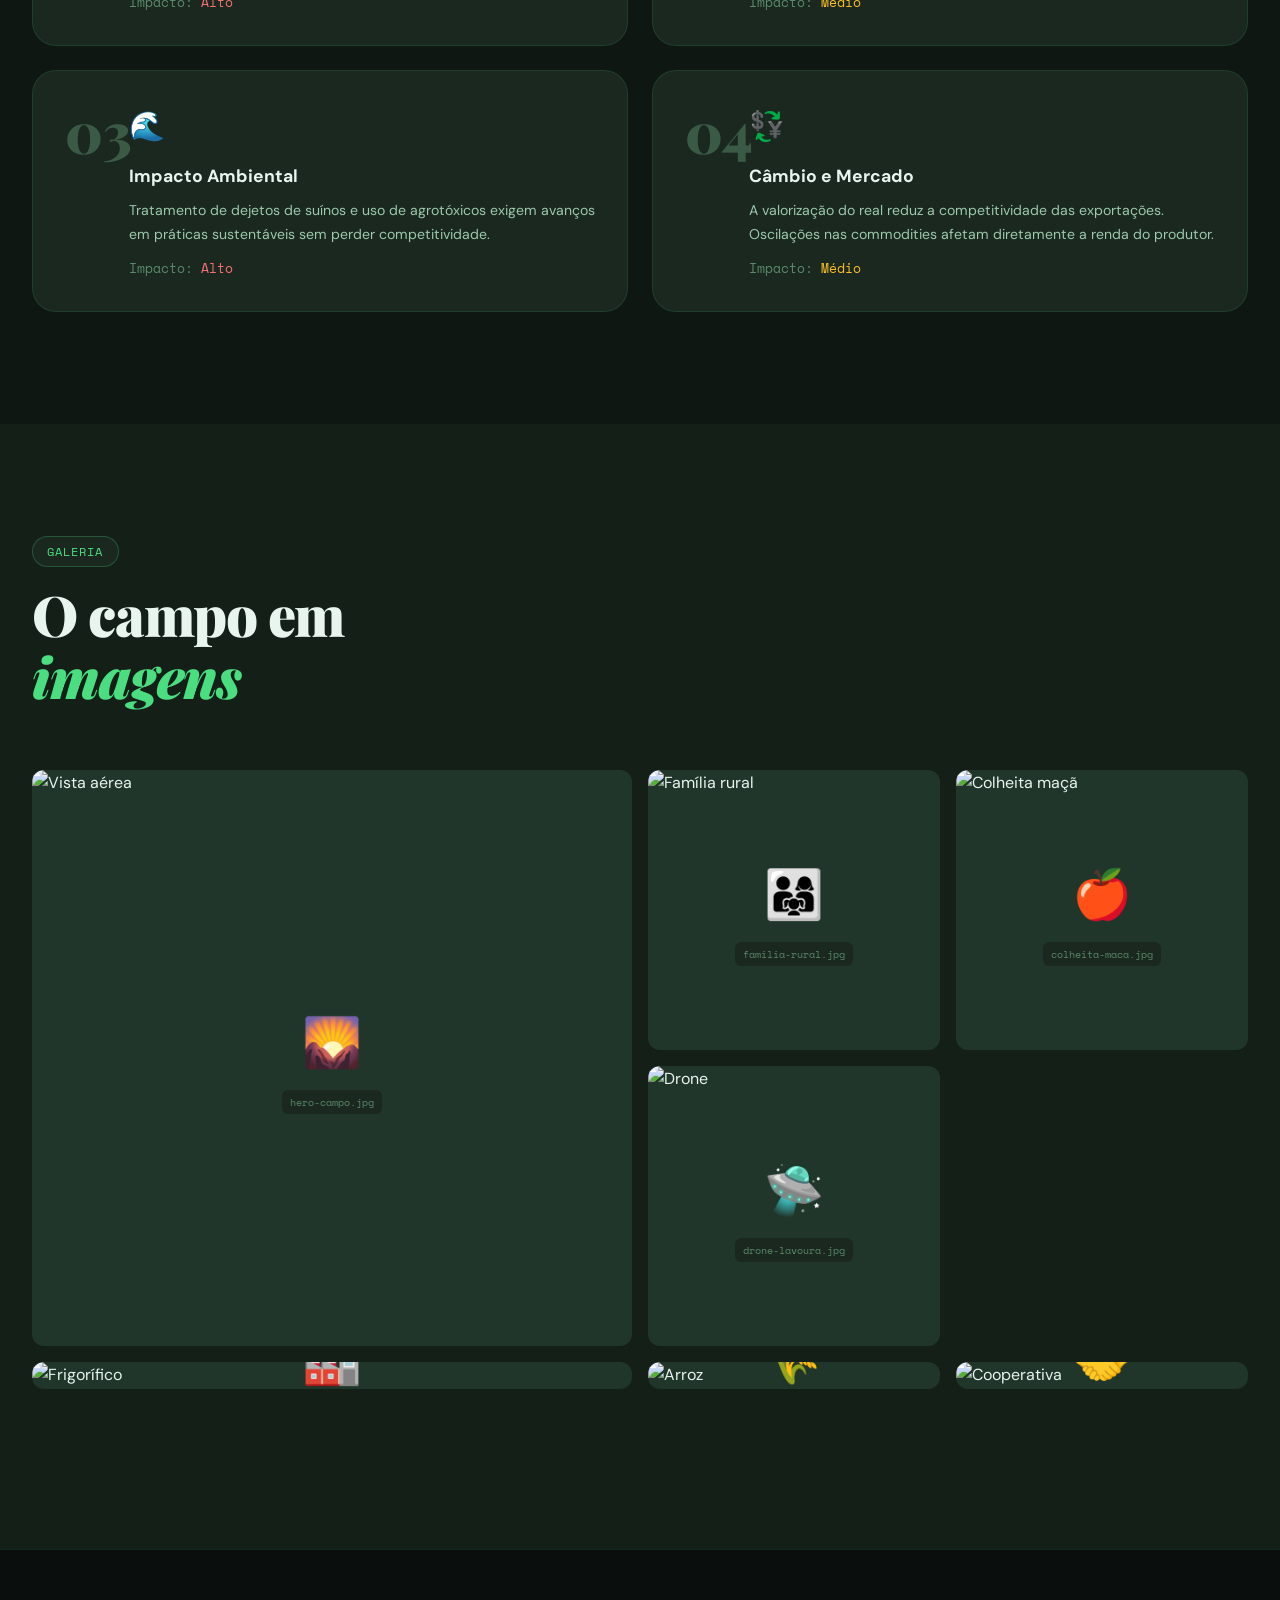
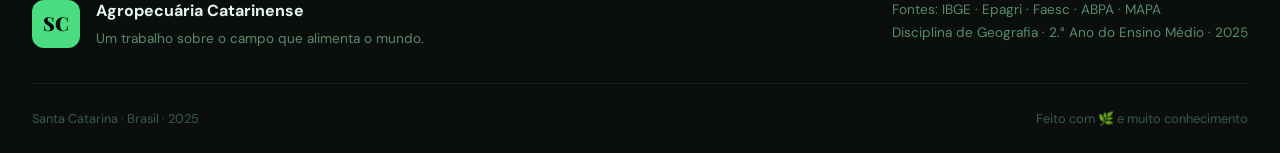
==== commit 3199adee: "Update gallery items and remove image guide" ====
--- a/index.html
+++ b/index.html
@@ -249,32 +249,13 @@
     <h2 class="section-title reveal-up">O campo em<br/><em>imagens</em></h2>
   </div>
   <div class="gallery-grid">
-    <div class="gallery-item gi-large reveal-up" data-delay="0"><img src="assets/images/hero-campo.jpg" alt="Vista aérea" loading="lazy" onerror="this.parentElement.classList.add('gi-no-img')"/><div class="gi-no-img-content">🌄<span>hero-campo.jpg</span></div><div class="gi-overlay"><p>Vista aérea das lavouras do oeste ao entardecer</p></div></div>
-    <div class="gallery-item reveal-up" data-delay="60"><img src="assets/images/familia-rural.jpg" alt="Família rural" loading="lazy" onerror="this.parentElement.classList.add('gi-no-img')"/><div class="gi-no-img-content">👨‍👩‍👧<span>familia-rural.jpg</span></div><div class="gi-overlay"><p>Família agricultora no oeste catarinense</p></div></div>
-    <div class="gallery-item reveal-up" data-delay="120"><img src="assets/images/colheita-maca.jpg" alt="Colheita maçã" loading="lazy" onerror="this.parentElement.classList.add('gi-no-img')"/><div class="gi-no-img-content">🍎<span>colheita-maca.jpg</span></div><div class="gi-overlay"><p>Colheita de maçã em São Joaquim</p></div></div>
-    <div class="gallery-item reveal-up" data-delay="180"><img src="assets/images/drone-lavoura.jpg" alt="Drone" loading="lazy" onerror="this.parentElement.classList.add('gi-no-img')"/><div class="gi-no-img-content">🛸<span>drone-lavoura.jpg</span></div><div class="gi-overlay"><p>Monitoramento com drone agrícola</p></div></div>
-    <div class="gallery-item gi-wide reveal-up" data-delay="240"><img src="assets/images/frigorifico.jpg" alt="Frigorífico" loading="lazy" onerror="this.parentElement.classList.add('gi-no-img')"/><div class="gi-no-img-content">🏭<span>frigorifico.jpg</span></div><div class="gi-overlay"><p>Linha de produção em frigorífico do oeste</p></div></div>
-    <div class="gallery-item reveal-up" data-delay="300"><img src="assets/images/lavoura-arroz.jpg" alt="Arroz" loading="lazy" onerror="this.parentElement.classList.add('gi-no-img')"/><div class="gi-no-img-content">🌾<span>lavoura-arroz.jpg</span></div><div class="gi-overlay"><p>Lavoura de arroz irrigado no sul do estado</p></div></div>
-    <div class="gallery-item reveal-up" data-delay="360"><img src="assets/images/cooperativa.jpg" alt="Cooperativa" loading="lazy" onerror="this.parentElement.classList.add('gi-no-img')"/><div class="gi-no-img-content">🤝<span>cooperativa.jpg</span></div><div class="gi-overlay"><p>Cooperativa agrícola recebendo produção</p></div></div>
-  </div>
-  <div class="img-guide reveal-up">
-    <h4>📂 Guia de imagens — pasta <code>assets/images/</code></h4>
-    <div class="img-guide-grid">
-      <div class="ig-item"><code>hero-campo.jpg</code><span>Vista aérea de lavoura</span></div>
-      <div class="ig-item"><code>suinos.jpg</code><span>Granja / criação de suínos</span></div>
-      <div class="ig-item"><code>frango.jpg</code><span>Aviário / frango de corte</span></div>
-      <div class="ig-item"><code>maca.jpg</code><span>Pomar ou colheita de maçã</span></div>
-      <div class="ig-item"><code>cebola.jpg</code><span>Lavoura de cebola</span></div>
-      <div class="ig-item"><code>arroz.jpg</code><span>Arroz irrigado</span></div>
-      <div class="ig-item"><code>leite.jpg</code><span>Pecuária leiteira / vaca</span></div>
-      <div class="ig-item"><code>familia-rural.jpg</code><span>Família de agricultores</span></div>
-      <div class="ig-item"><code>colheita-maca.jpg</code><span>Colheita de maçã</span></div>
-      <div class="ig-item"><code>drone-lavoura.jpg</code><span>Drone sobrevoando lavoura</span></div>
-      <div class="ig-item"><code>frigorifico.jpg</code><span>Interior de frigorífico</span></div>
-      <div class="ig-item"><code>lavoura-arroz.jpg</code><span>Lavoura de arroz de cima</span></div>
-      <div class="ig-item"><code>cooperativa.jpg</code><span>Caminhões na cooperativa</span></div>
-      <div class="ig-item"><code>video-bg.mp4</code><span>Vídeo de fundo (já incluso)</span></div>
-    </div>
+    <div class="gallery-item gi-large reveal-up" data-delay="0"><img src="/assets/images/hero-campo.jpg" alt="Vista aérea" loading="lazy" onerror="this.parentElement.classList.add('gi-no-img')"/><div class="gi-no-img-content">🌄<span>hero-campo.jpg</span></div><div class="gi-overlay"><p>Vista aérea das lavouras do oeste ao entardecer</p></div></div>
+    <div class="gallery-item reveal-up" data-delay="60"><img src="/assets/images/familia-rural.jpg" alt="Família rural" loading="lazy" onerror="this.parentElement.classList.add('gi-no-img')"/><div class="gi-no-img-content">👨‍👩‍👧<span>familia-rural.jpg</span></div><div class="gi-overlay"><p>Família agricultora no oeste catarinense</p></div></div>
+    <div class="gallery-item reveal-up" data-delay="120"><img src="/assets/images/colheita-maca.jpg" alt="Colheita maçã" loading="lazy" onerror="this.parentElement.classList.add('gi-no-img')"/><div class="gi-no-img-content">🍎<span>colheita-maca.jpg</span></div><div class="gi-overlay"><p>Colheita de maçã em São Joaquim</p></div></div>
+    <div class="gallery-item reveal-up" data-delay="180"><img src="/assets/images/drone-lavoura.jpg" alt="Drone" loading="lazy" onerror="this.parentElement.classList.add('gi-no-img')"/><div class="gi-no-img-content">🛸<span>drone-lavoura.jpg</span></div><div class="gi-overlay"><p>Monitoramento com drone agrícola</p></div></div>
+    <div class="gallery-item gi-wide reveal-up" data-delay="240"><img src="/assets/images/frigorifico.jpg" alt="Frigorífico" loading="lazy" onerror="this.parentElement.classList.add('gi-no-img')"/><div class="gi-no-img-content">🏭<span>frigorifico.jpg</span></div><div class="gi-overlay"><p>Linha de produção em frigorífico do oeste</p></div></div>
+    <div class="gallery-item reveal-up" data-delay="300"><img src="/assets/images/lavoura-arroz.jpg" alt="Arroz" loading="lazy" onerror="this.parentElement.classList.add('gi-no-img')"/><div class="gi-no-img-content">🌾<span>lavoura-arroz.jpg</span></div><div class="gi-overlay"><p>Lavoura de arroz irrigado no sul do estado</p></div></div>
+    <div class="gallery-item reveal-up" data-delay="360"><img src="/assets/images/cooperativa.jpg" alt="Cooperativa" loading="lazy" onerror="this.parentElement.classList.add('gi-no-img')"/><div class="gi-no-img-content">🤝<span>cooperativa.jpg</span></div><div class="gi-overlay"><p>Cooperativa agrícola recebendo produção</p></div></div>
   </div>
 </section>
 
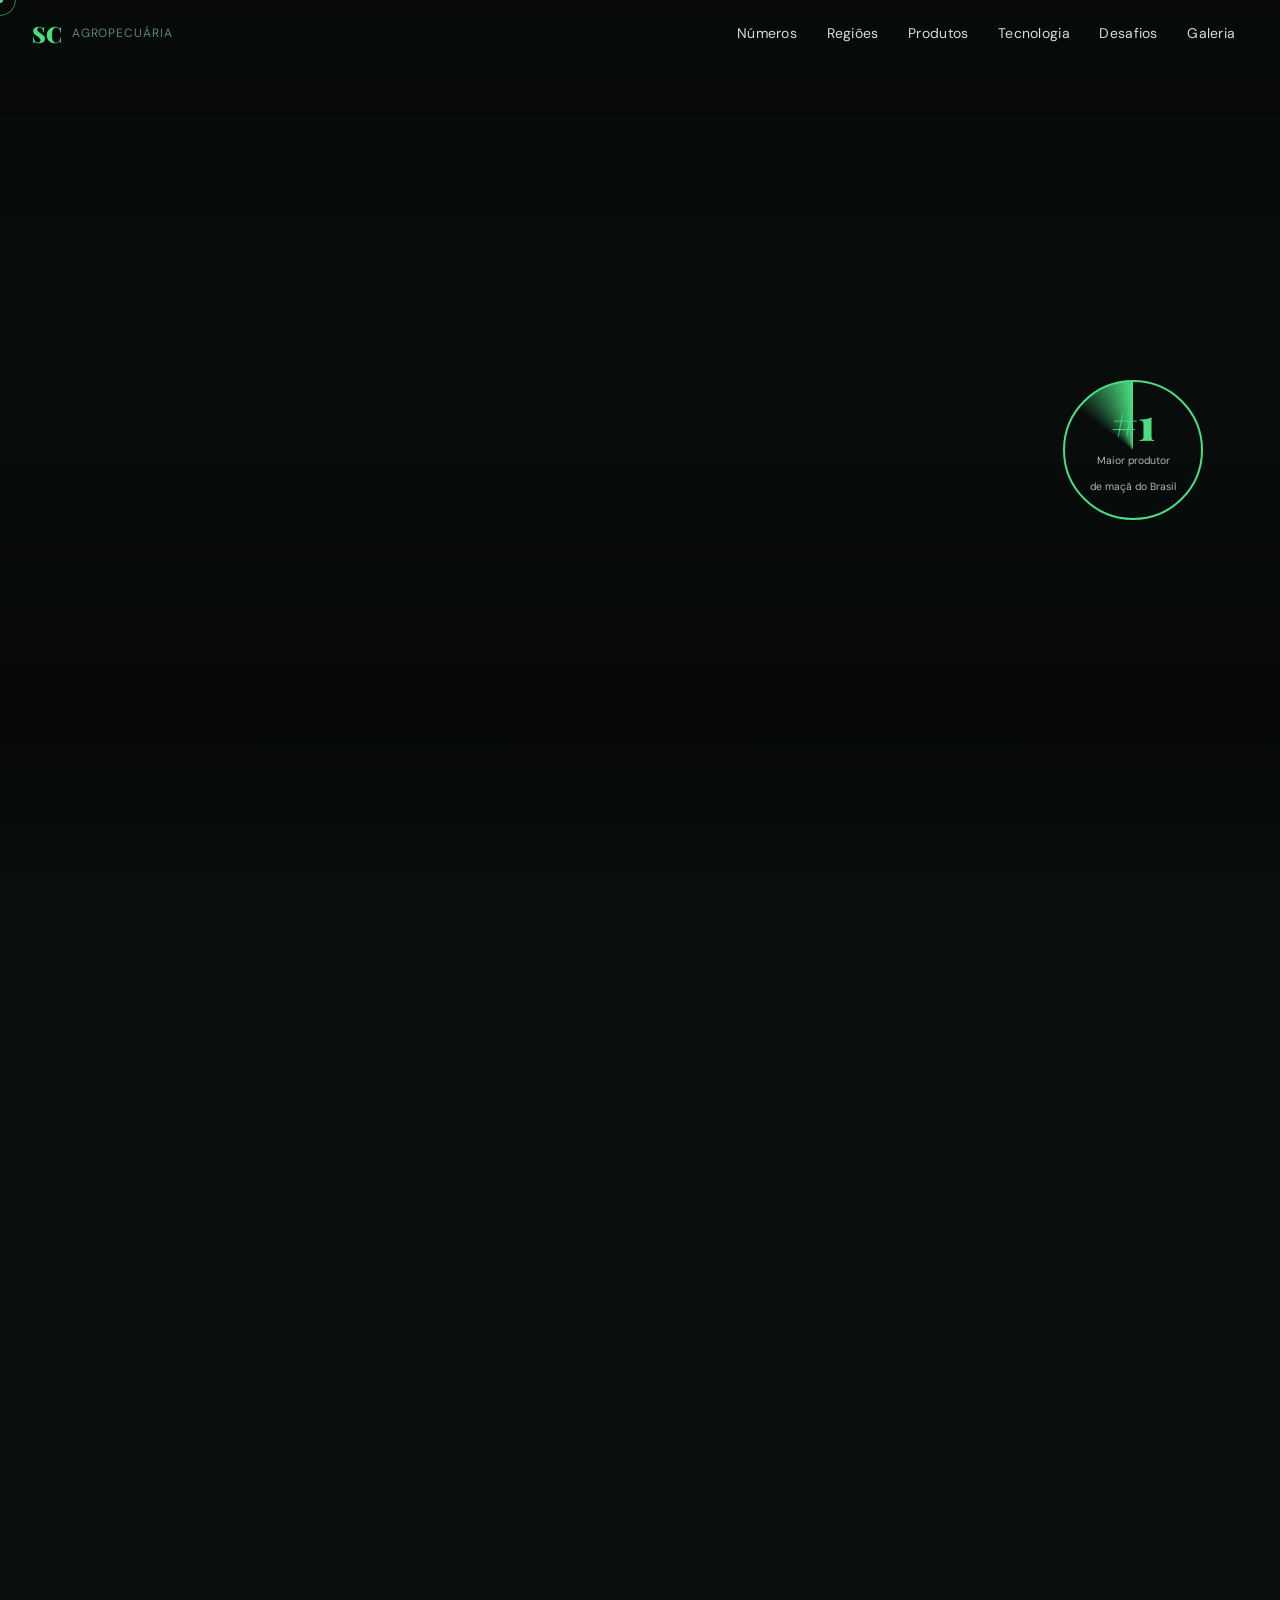
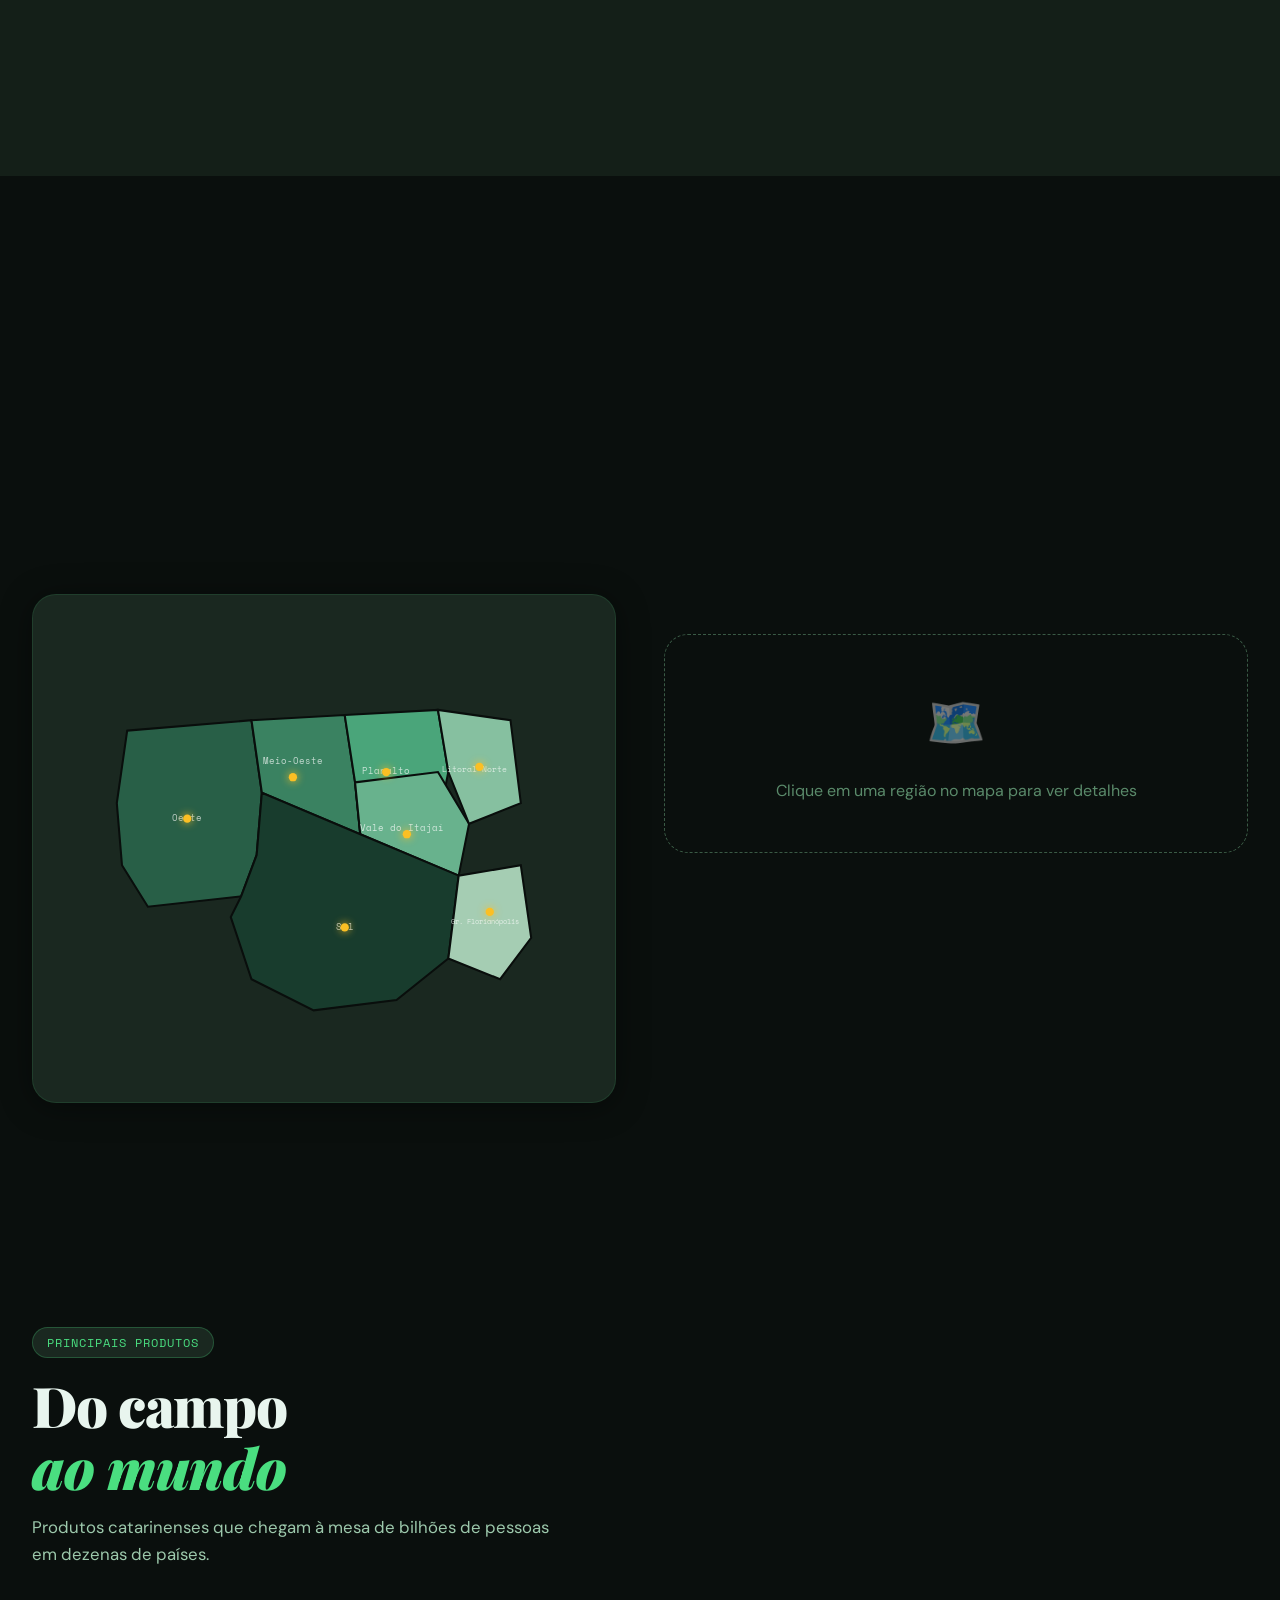
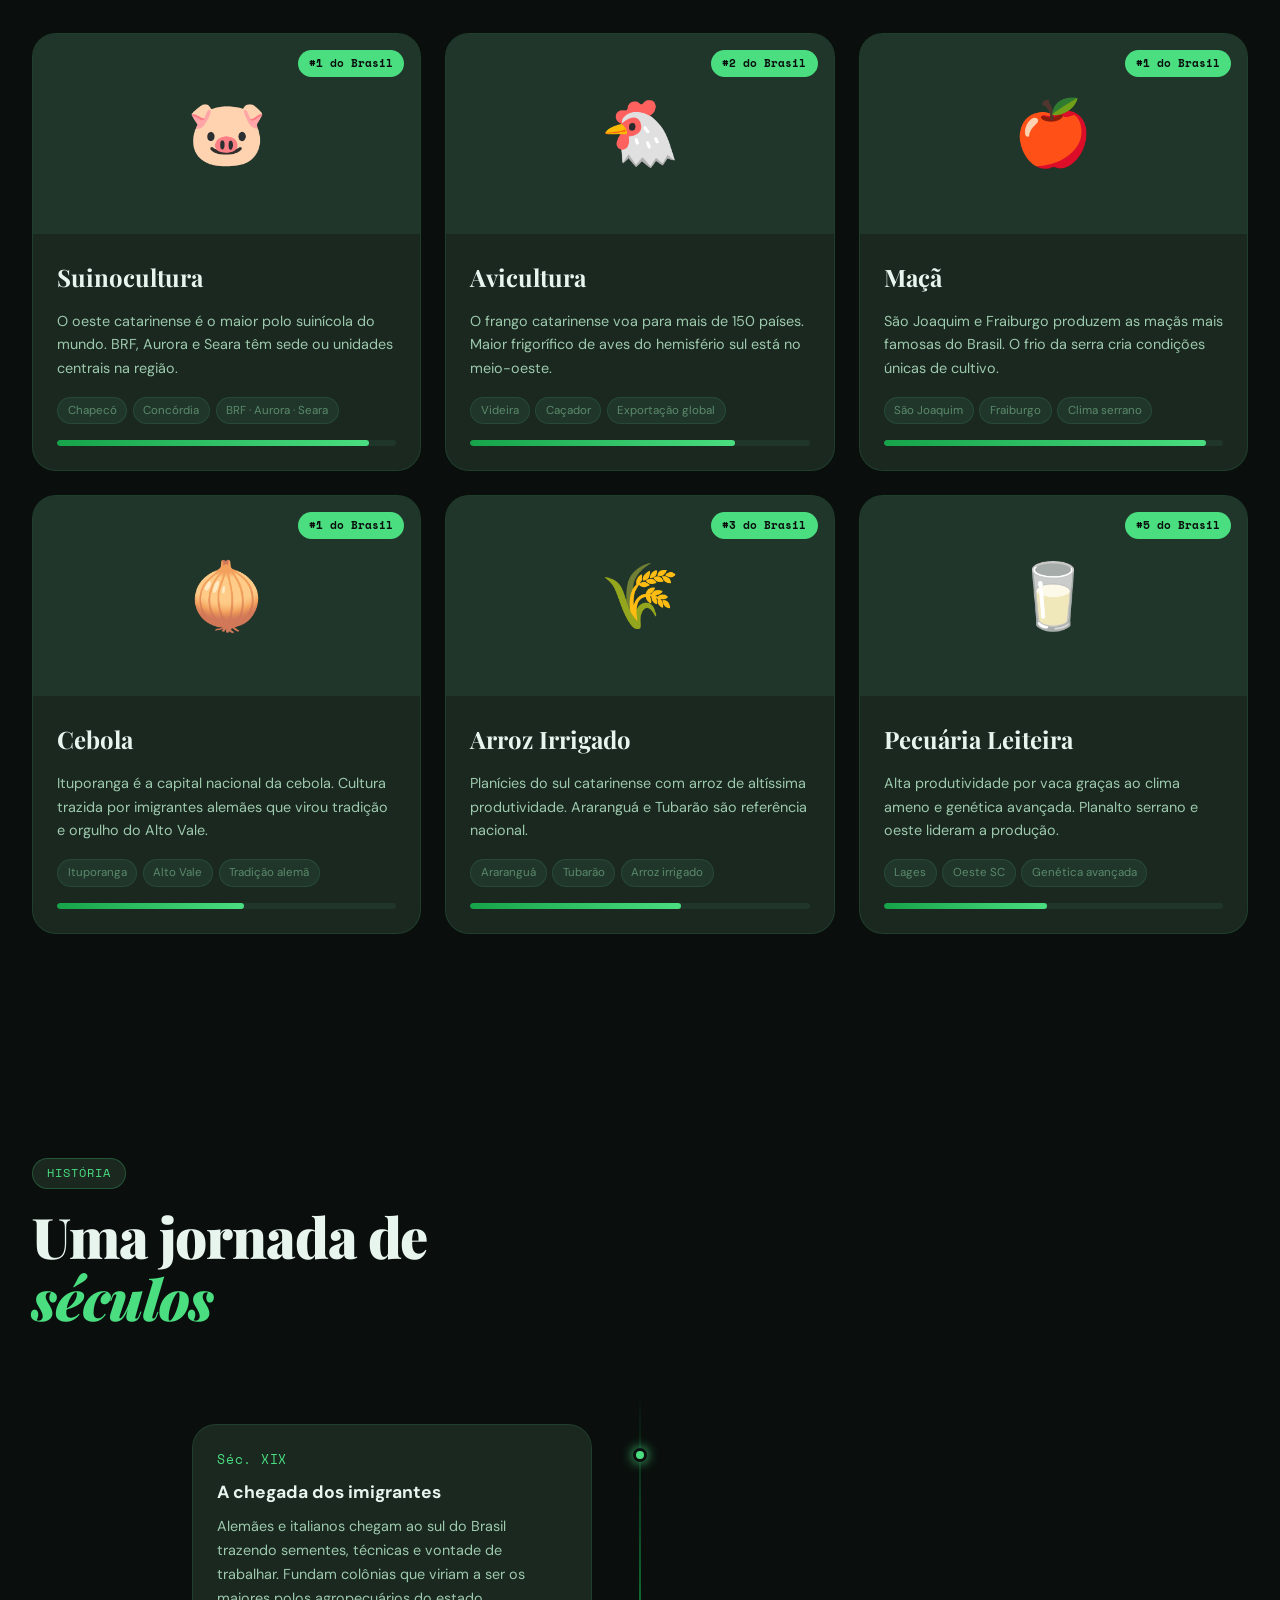
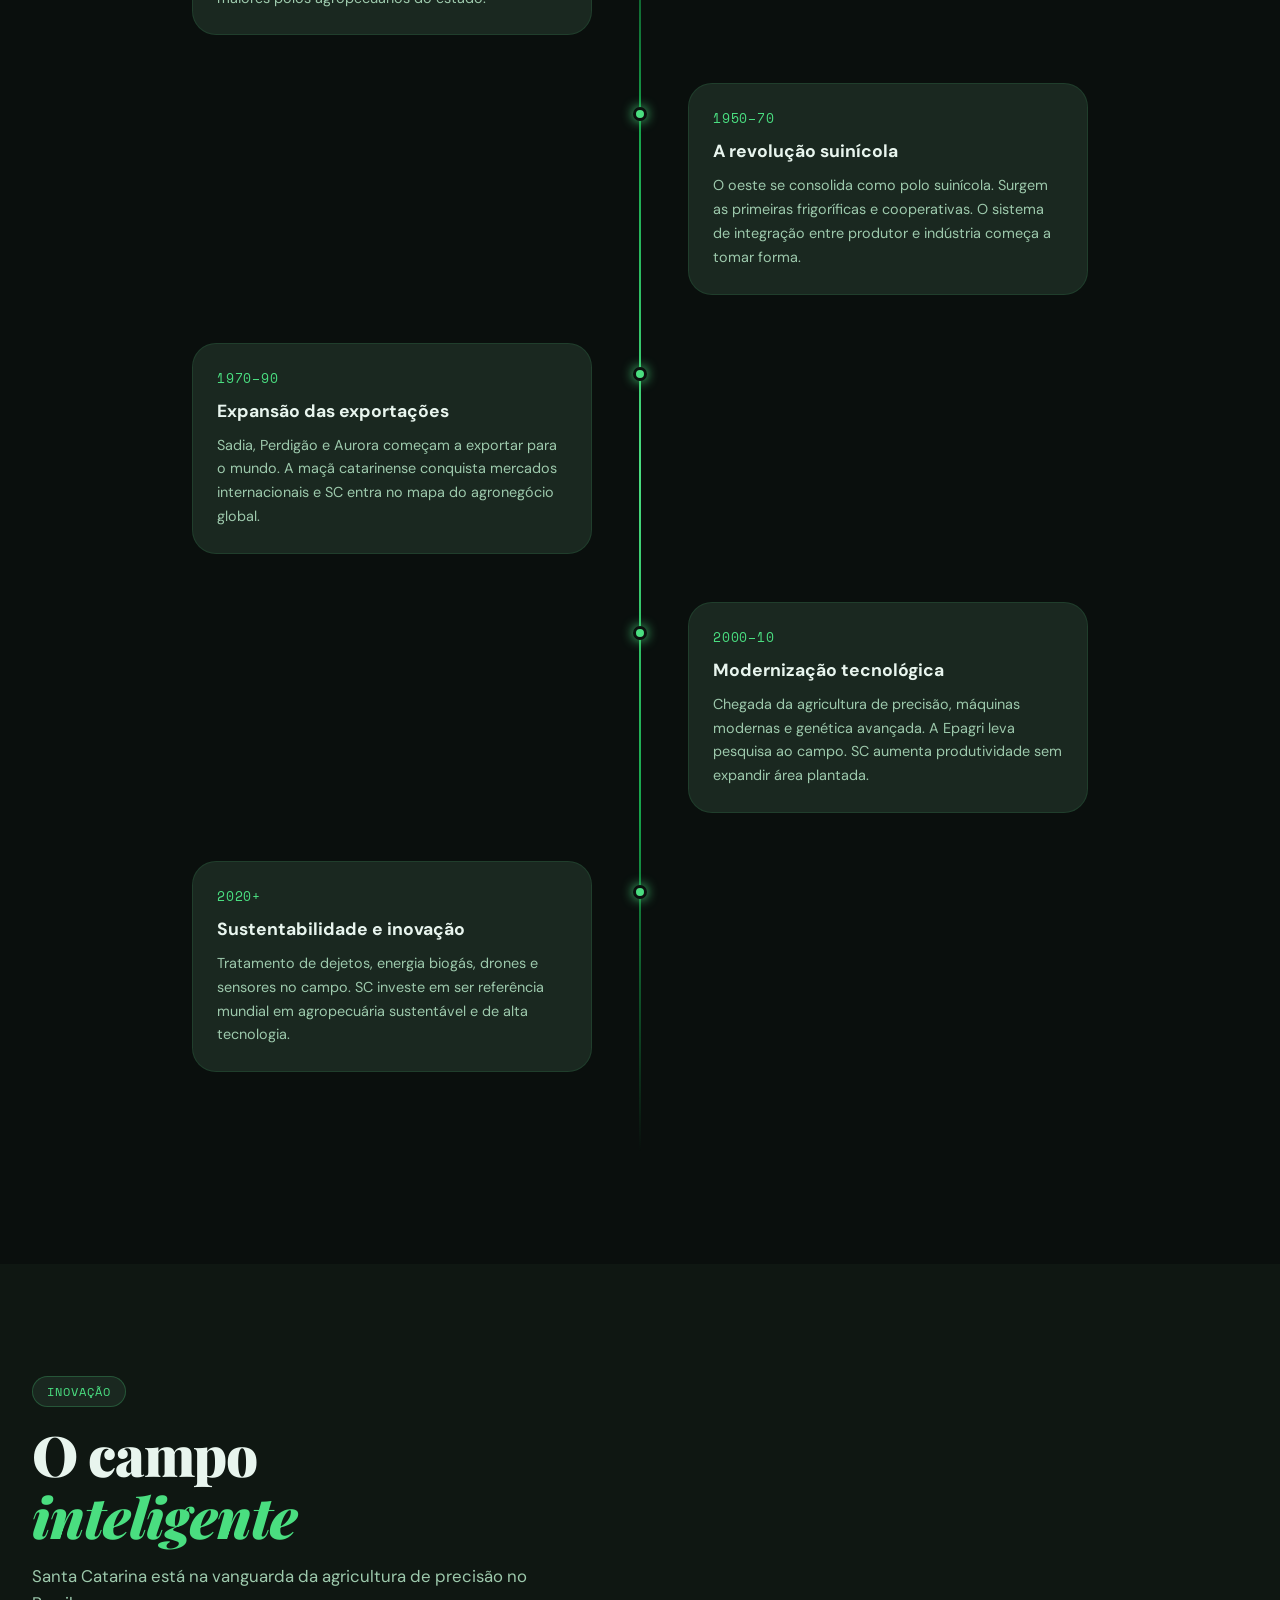
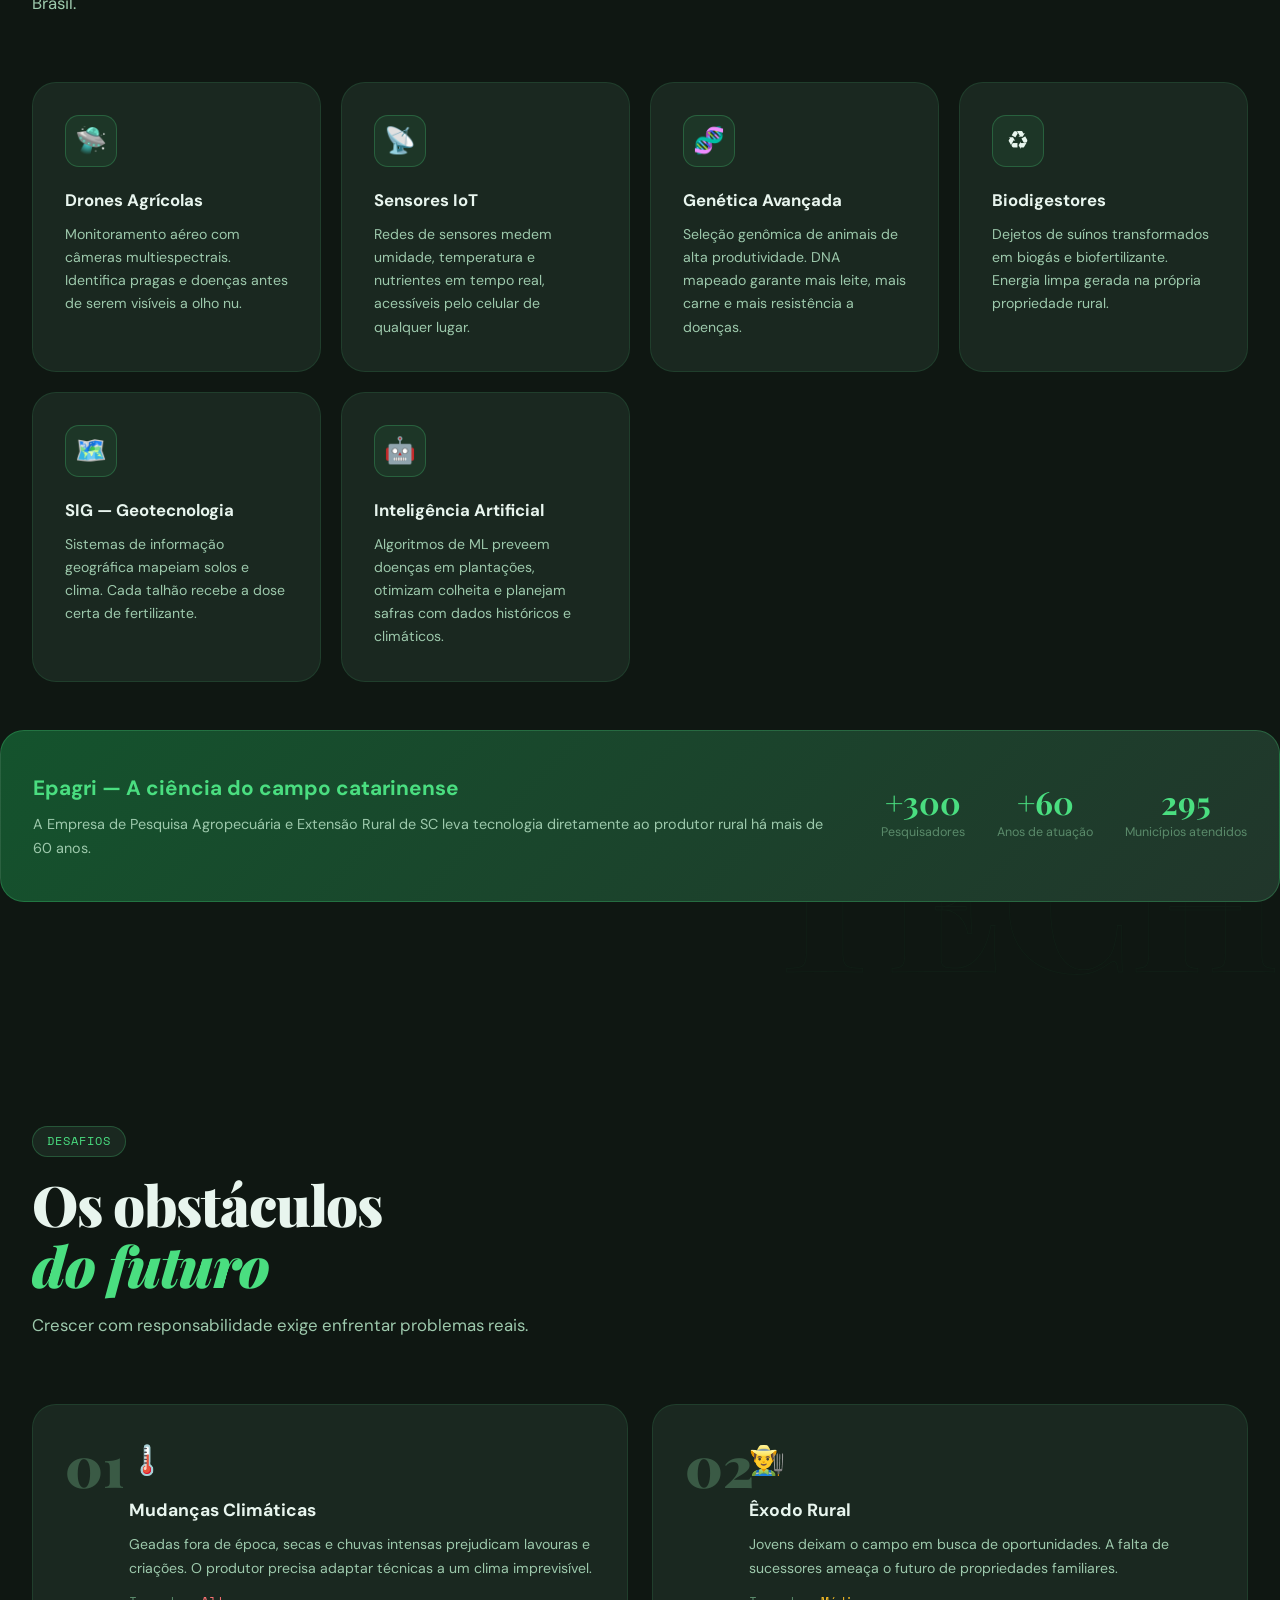
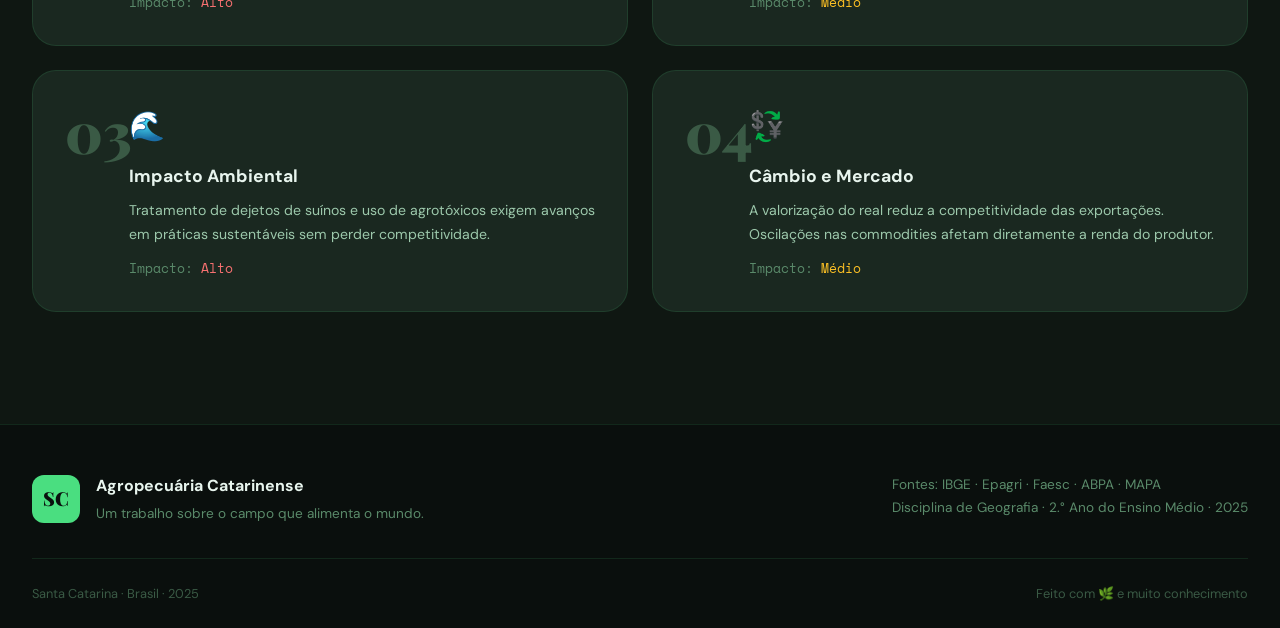
==== commit 37e60cd3: "Update index.html" ====
--- a/index.html
+++ b/index.html
@@ -242,23 +242,6 @@
   </div>
 </section>
 
-<!-- ═══ GALLERY ═══ -->
-<section id="gallery">
-  <div class="section-header">
-    <div class="section-tag reveal-up">Galeria</div>
-    <h2 class="section-title reveal-up">O campo em<br/><em>imagens</em></h2>
-  </div>
-  <div class="gallery-grid">
-    <div class="gallery-item gi-large reveal-up" data-delay="0"><img src="/assets/images/hero-campo.jpg" alt="Vista aérea" loading="lazy" onerror="this.parentElement.classList.add('gi-no-img')"/><div class="gi-no-img-content">🌄<span>hero-campo.jpg</span></div><div class="gi-overlay"><p>Vista aérea das lavouras do oeste ao entardecer</p></div></div>
-    <div class="gallery-item reveal-up" data-delay="60"><img src="/assets/images/familia-rural.jpg" alt="Família rural" loading="lazy" onerror="this.parentElement.classList.add('gi-no-img')"/><div class="gi-no-img-content">👨‍👩‍👧<span>familia-rural.jpg</span></div><div class="gi-overlay"><p>Família agricultora no oeste catarinense</p></div></div>
-    <div class="gallery-item reveal-up" data-delay="120"><img src="/assets/images/colheita-maca.jpg" alt="Colheita maçã" loading="lazy" onerror="this.parentElement.classList.add('gi-no-img')"/><div class="gi-no-img-content">🍎<span>colheita-maca.jpg</span></div><div class="gi-overlay"><p>Colheita de maçã em São Joaquim</p></div></div>
-    <div class="gallery-item reveal-up" data-delay="180"><img src="/assets/images/drone-lavoura.jpg" alt="Drone" loading="lazy" onerror="this.parentElement.classList.add('gi-no-img')"/><div class="gi-no-img-content">🛸<span>drone-lavoura.jpg</span></div><div class="gi-overlay"><p>Monitoramento com drone agrícola</p></div></div>
-    <div class="gallery-item gi-wide reveal-up" data-delay="240"><img src="/assets/images/frigorifico.jpg" alt="Frigorífico" loading="lazy" onerror="this.parentElement.classList.add('gi-no-img')"/><div class="gi-no-img-content">🏭<span>frigorifico.jpg</span></div><div class="gi-overlay"><p>Linha de produção em frigorífico do oeste</p></div></div>
-    <div class="gallery-item reveal-up" data-delay="300"><img src="/assets/images/lavoura-arroz.jpg" alt="Arroz" loading="lazy" onerror="this.parentElement.classList.add('gi-no-img')"/><div class="gi-no-img-content">🌾<span>lavoura-arroz.jpg</span></div><div class="gi-overlay"><p>Lavoura de arroz irrigado no sul do estado</p></div></div>
-    <div class="gallery-item reveal-up" data-delay="360"><img src="/assets/images/cooperativa.jpg" alt="Cooperativa" loading="lazy" onerror="this.parentElement.classList.add('gi-no-img')"/><div class="gi-no-img-content">🤝<span>cooperativa.jpg</span></div><div class="gi-overlay"><p>Cooperativa agrícola recebendo produção</p></div></div>
-  </div>
-</section>
-
 <footer id="footer">
   <div class="footer-inner">
     <div class="footer-brand"><div class="fb-logo">SC</div><div><strong>Agropecuária Catarinense</strong><p>Um trabalho sobre o campo que alimenta o mundo.</p></div></div>
